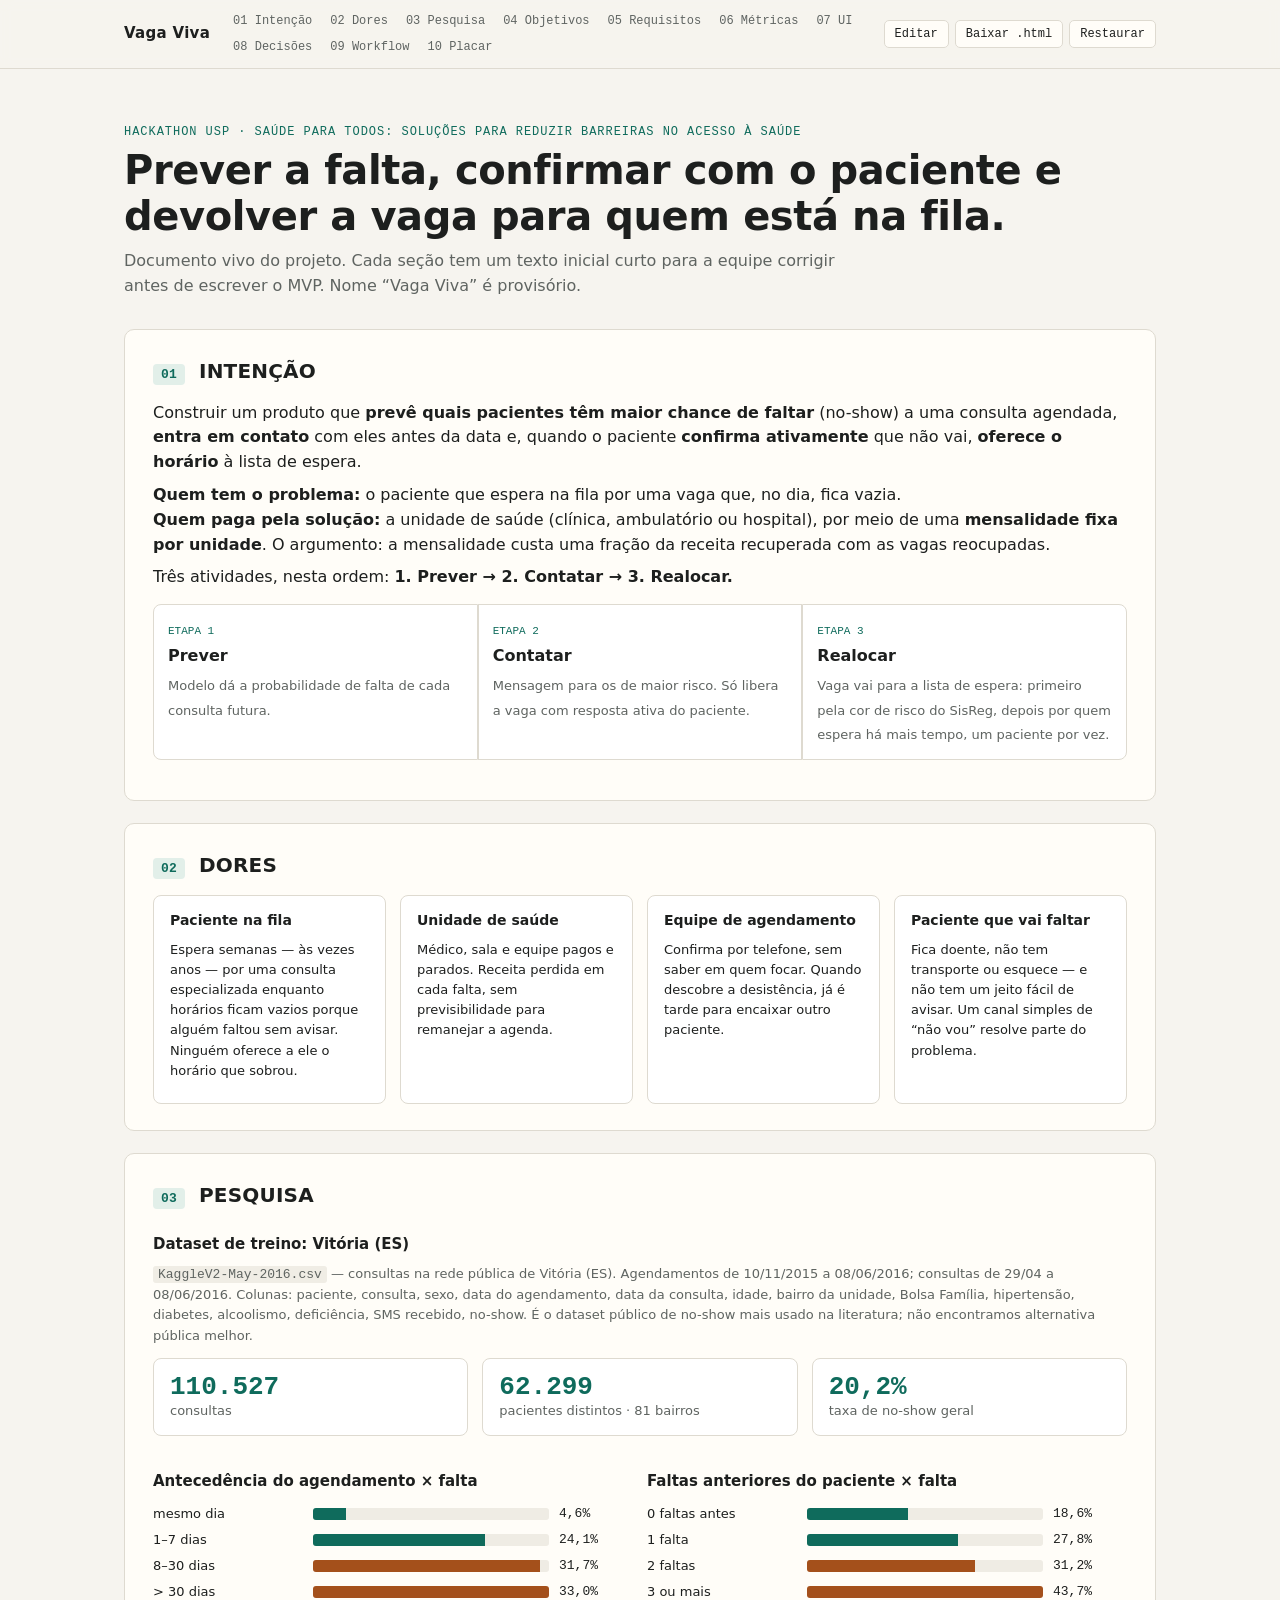
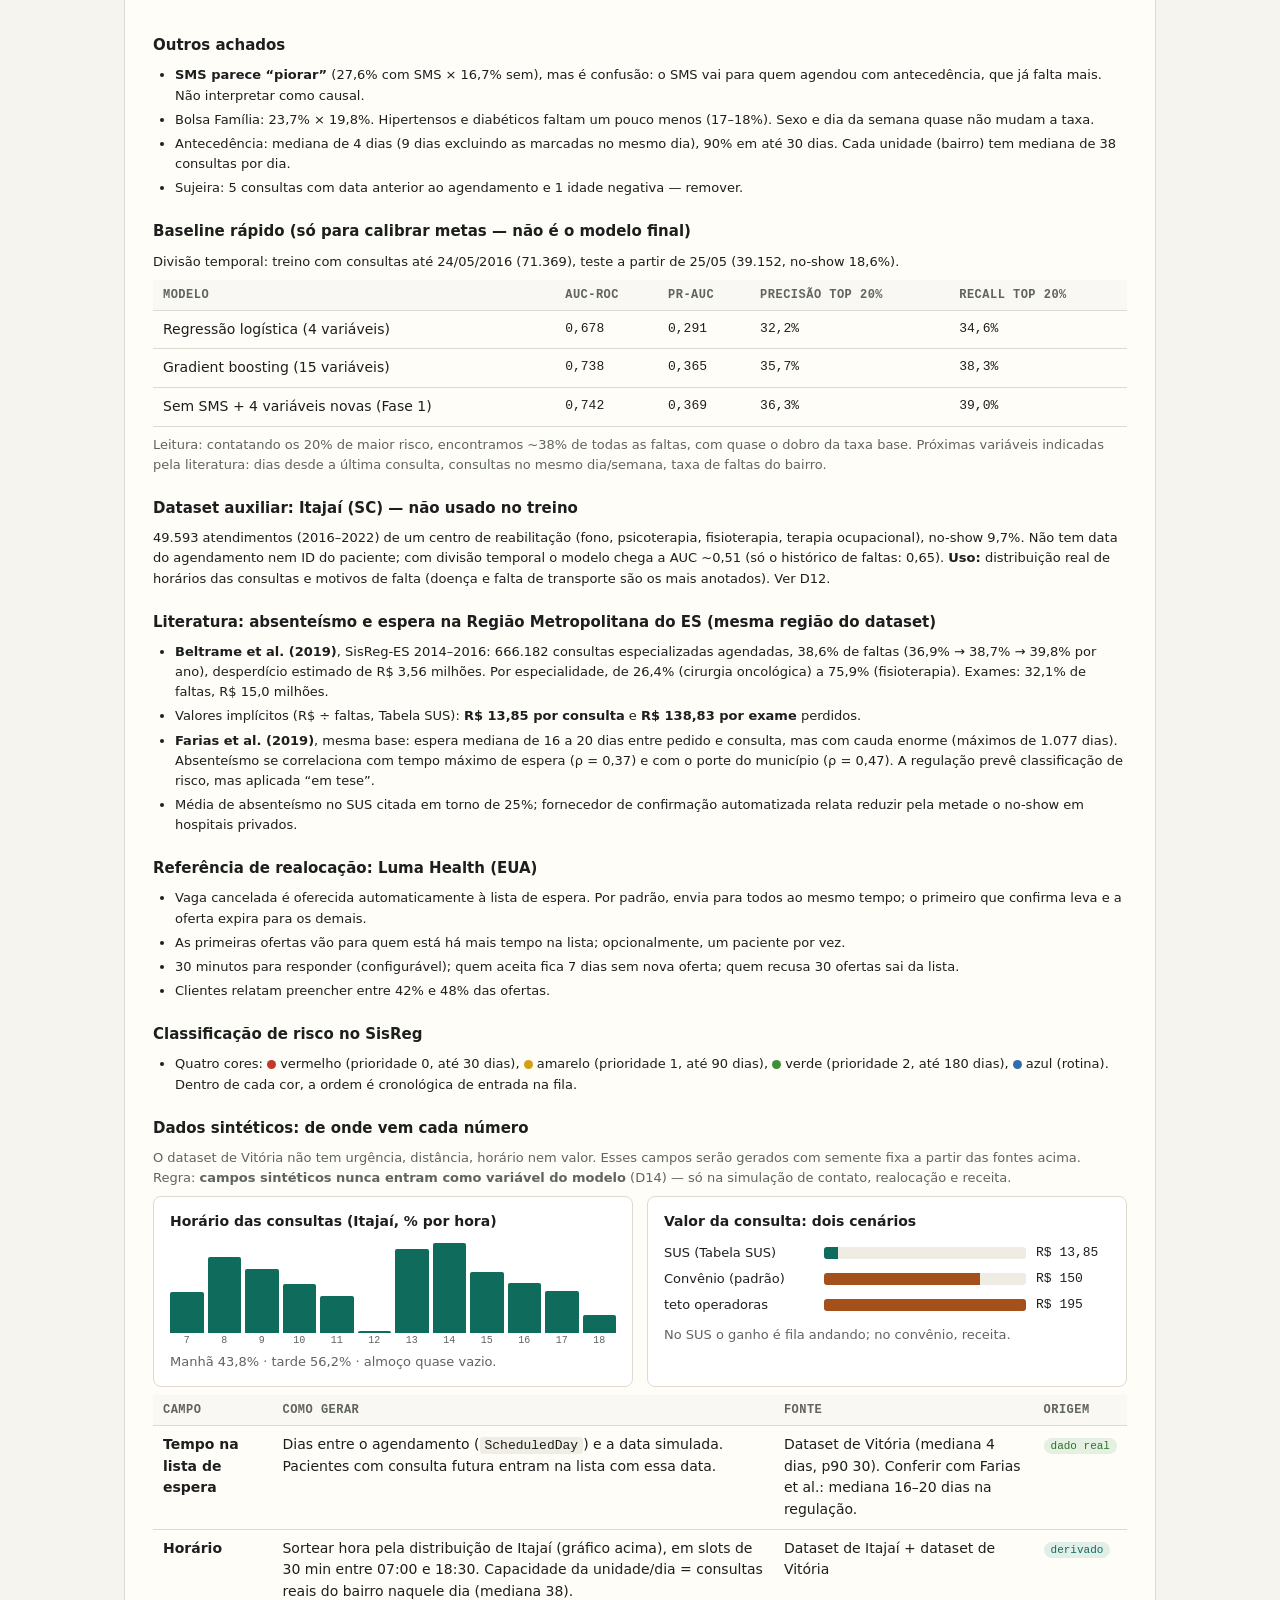
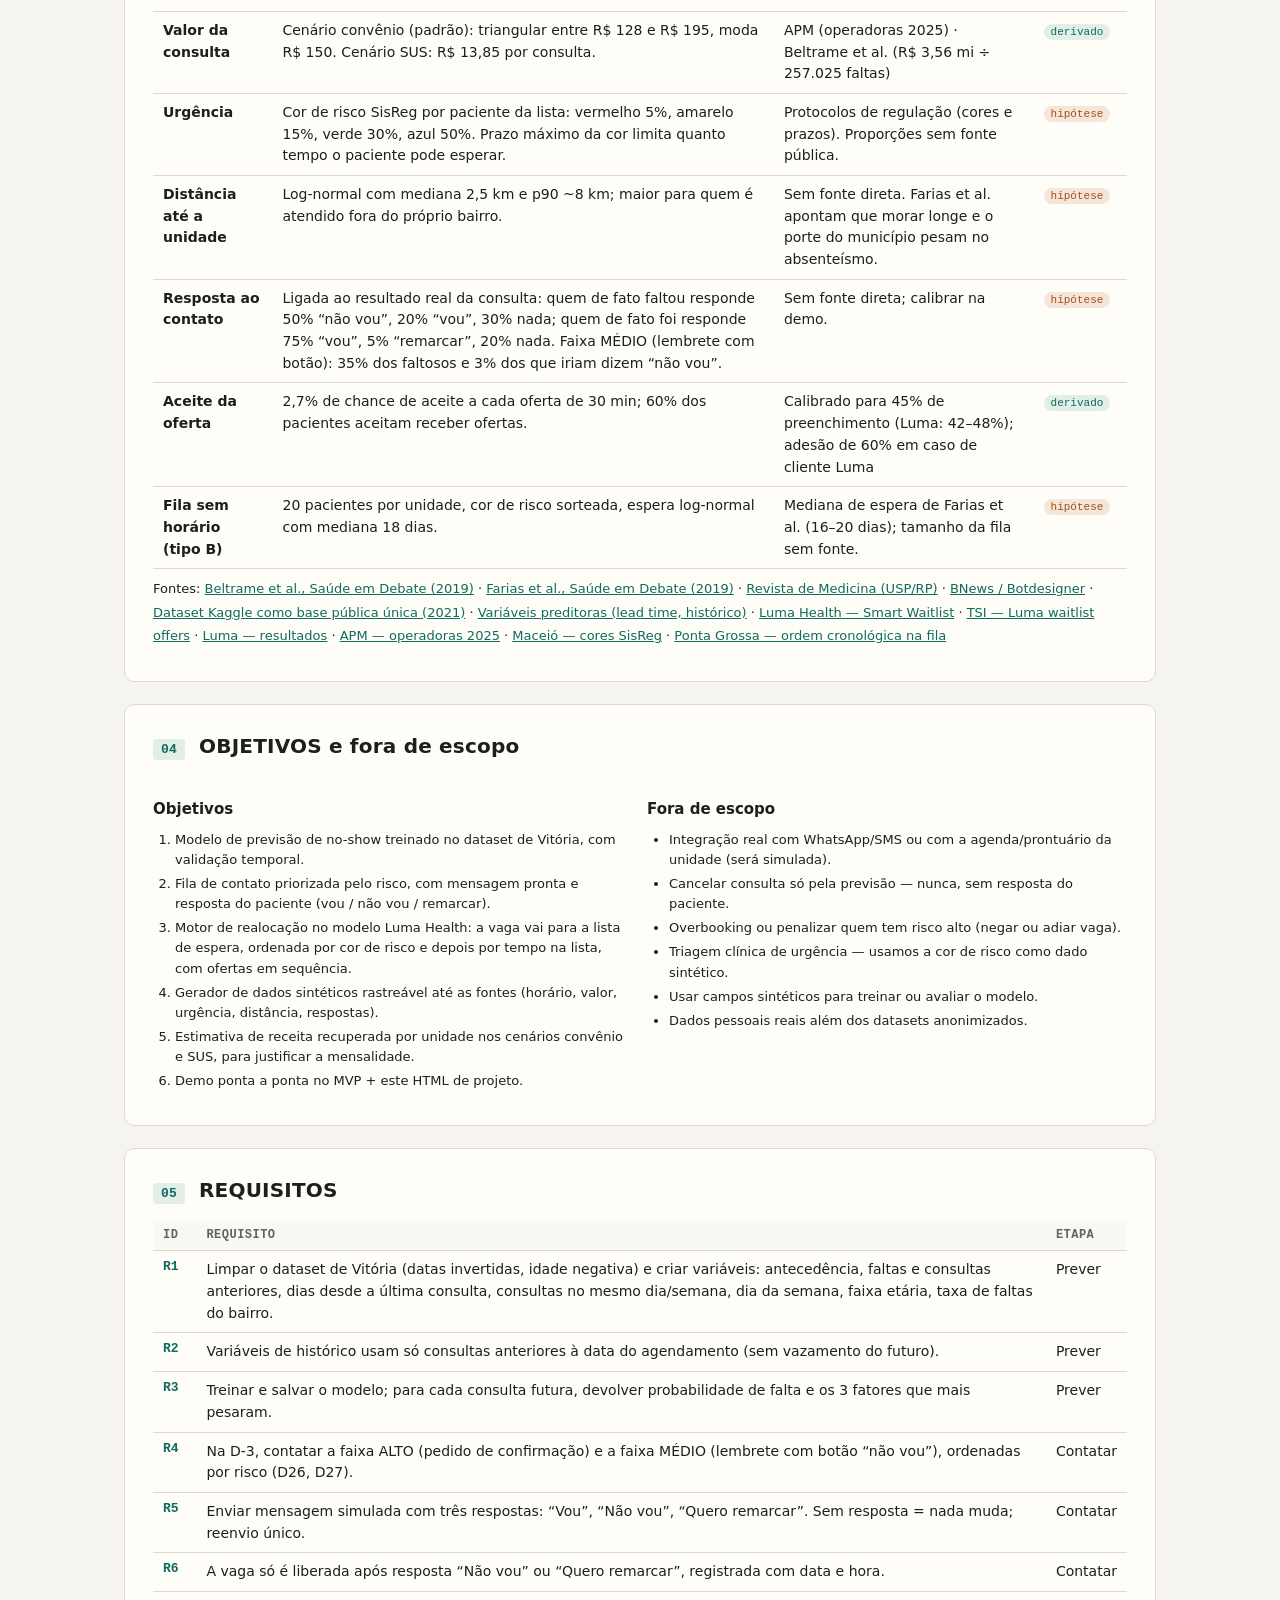
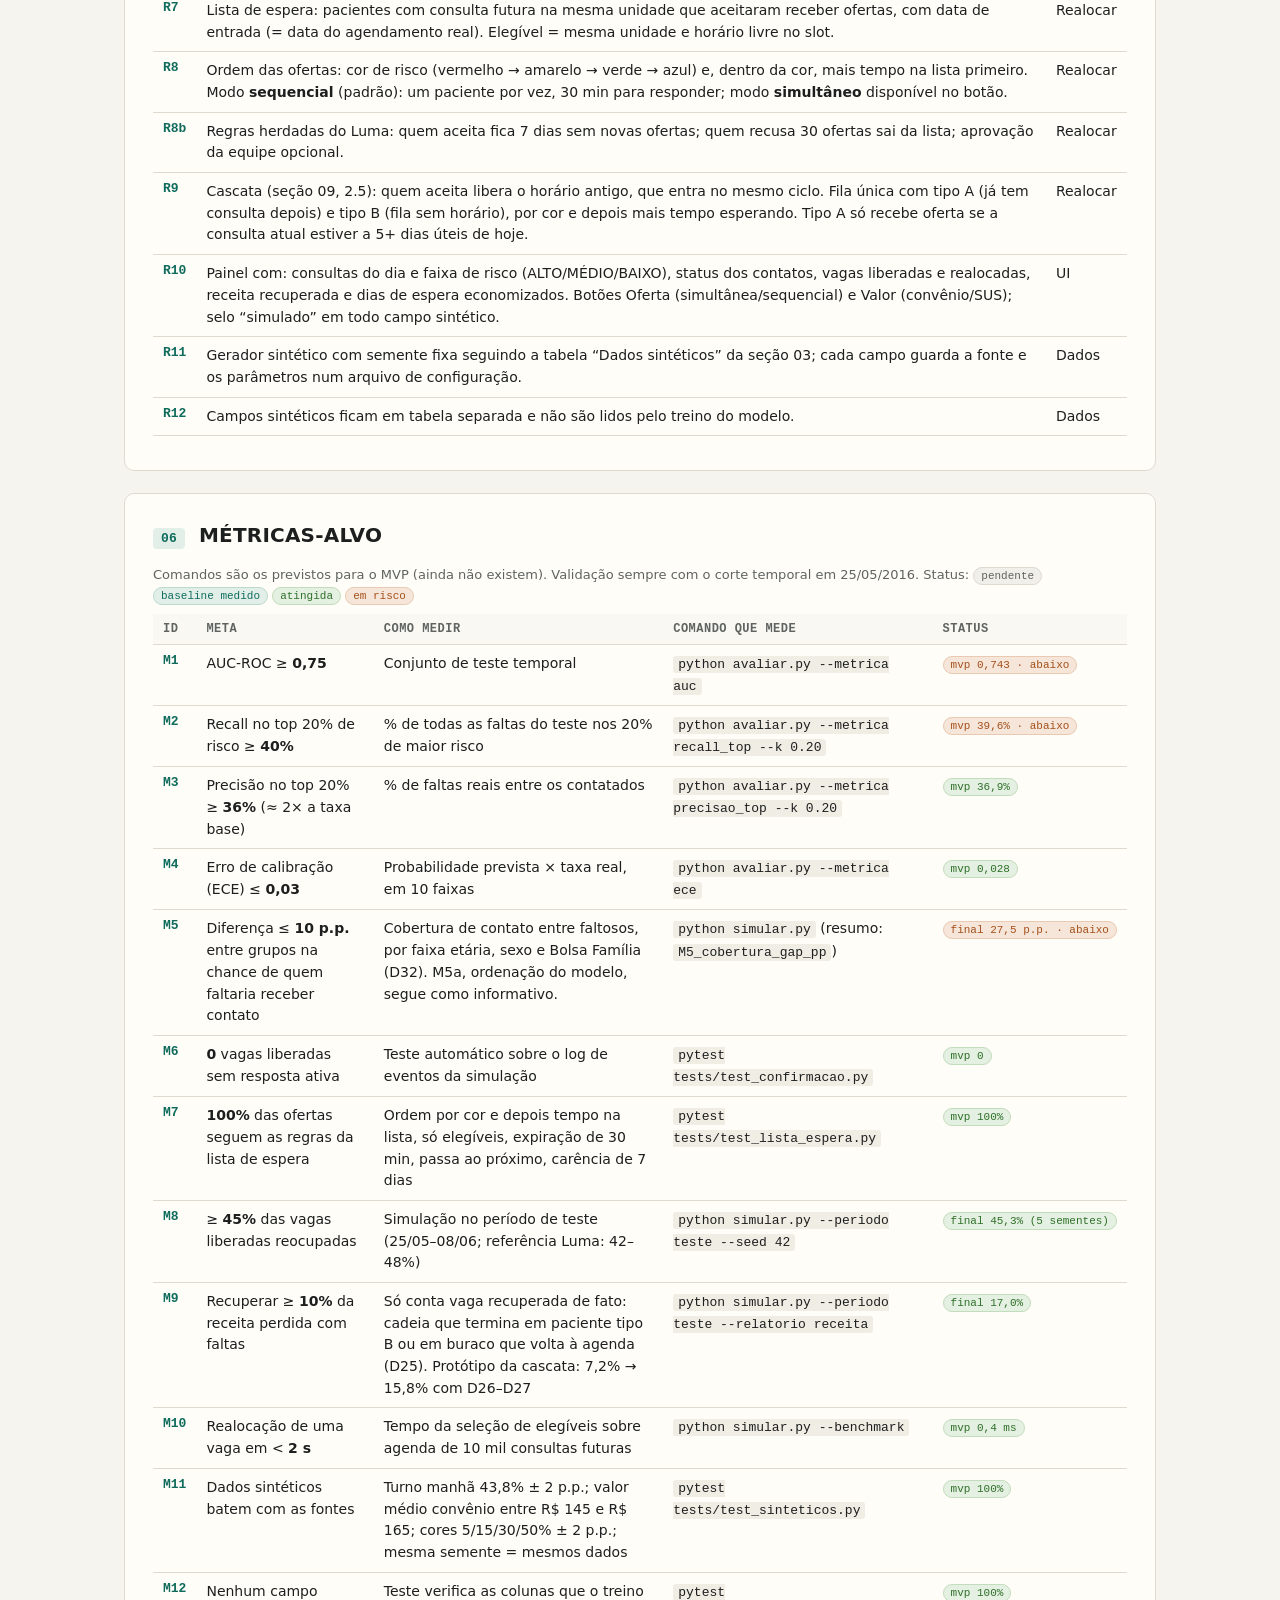
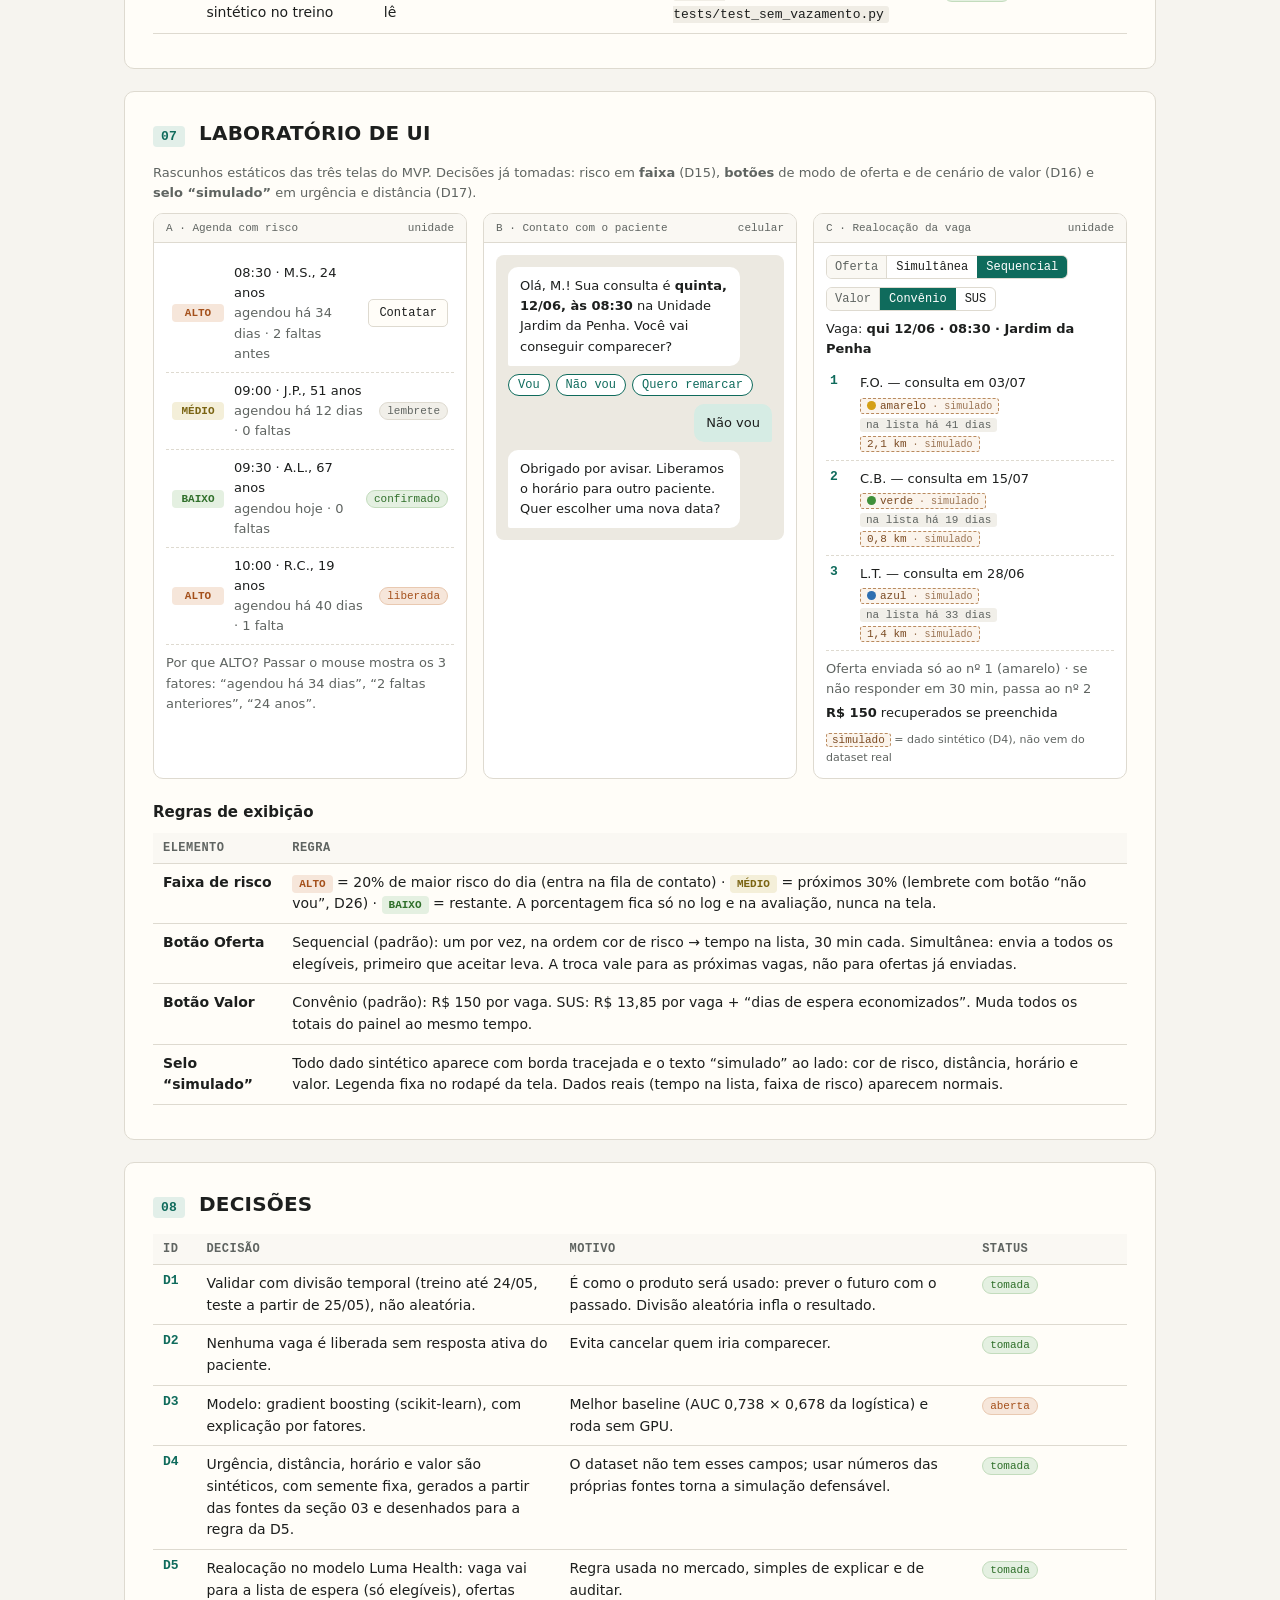
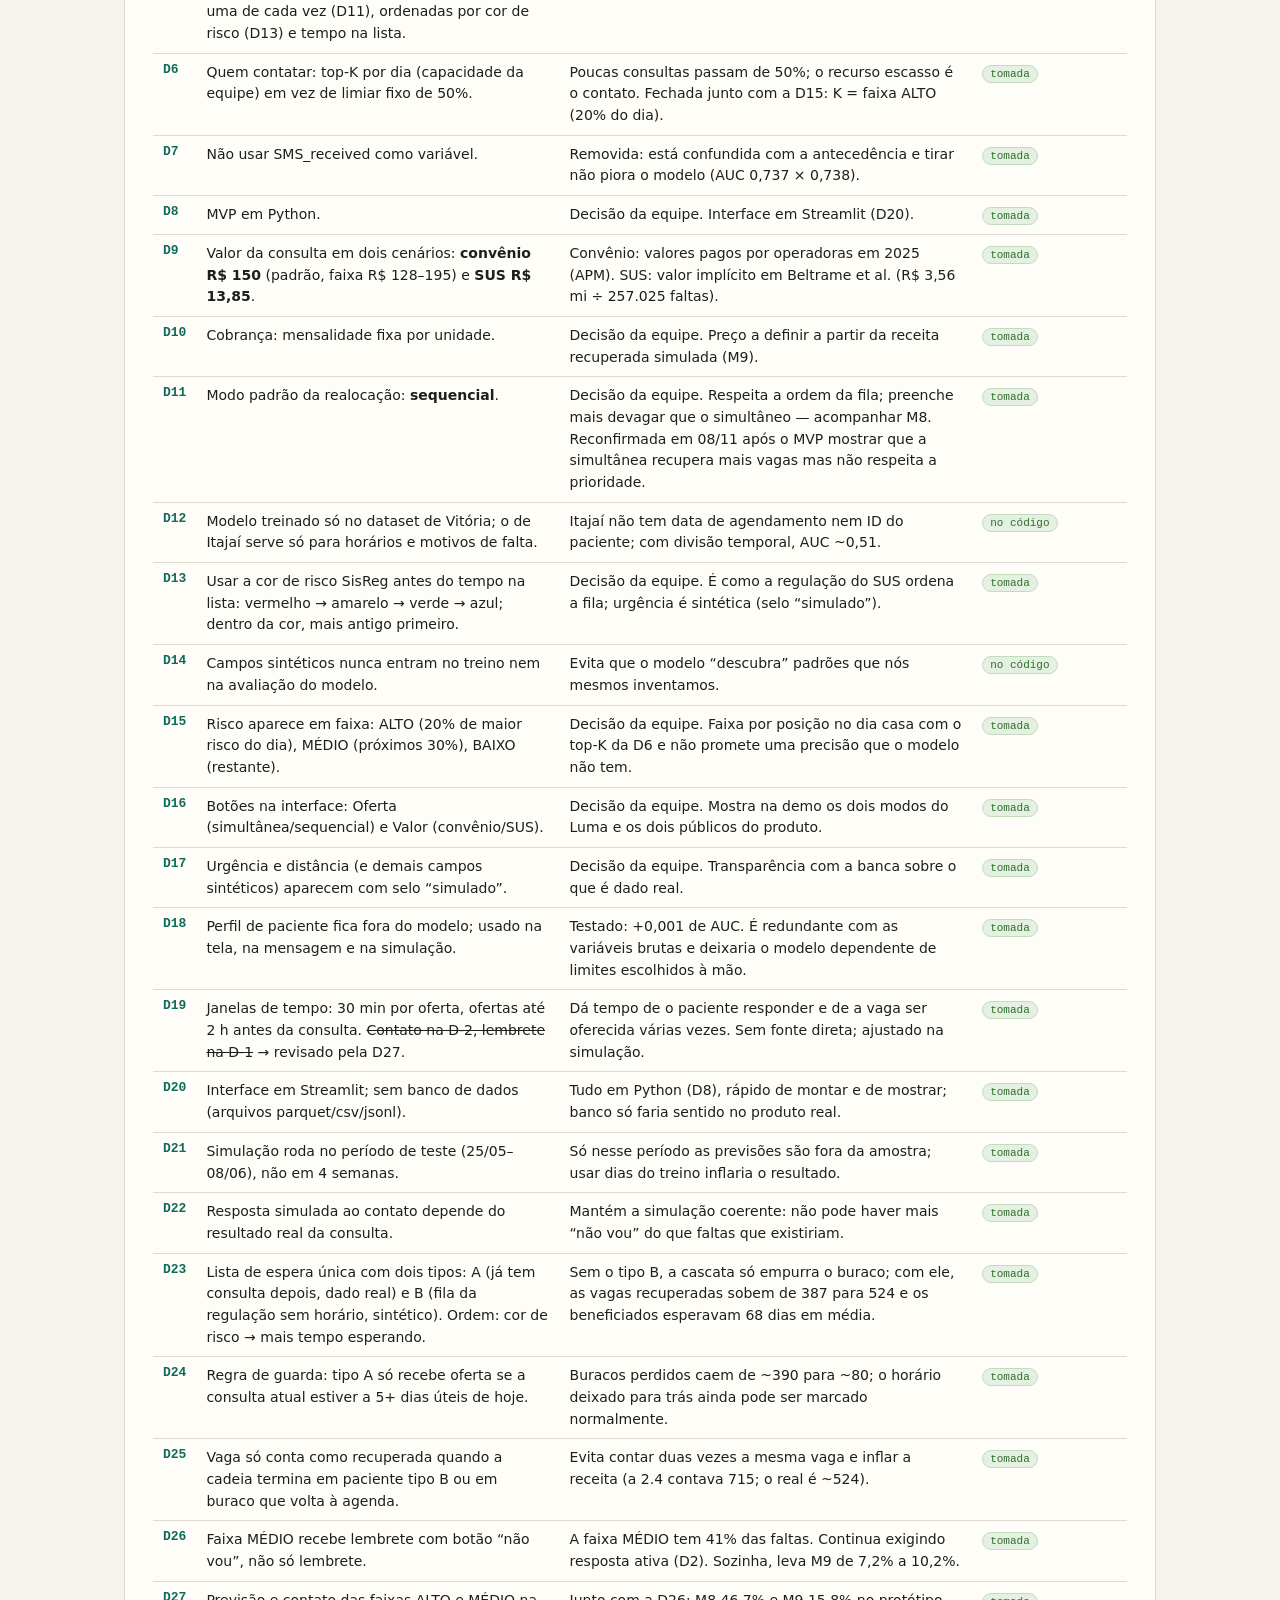
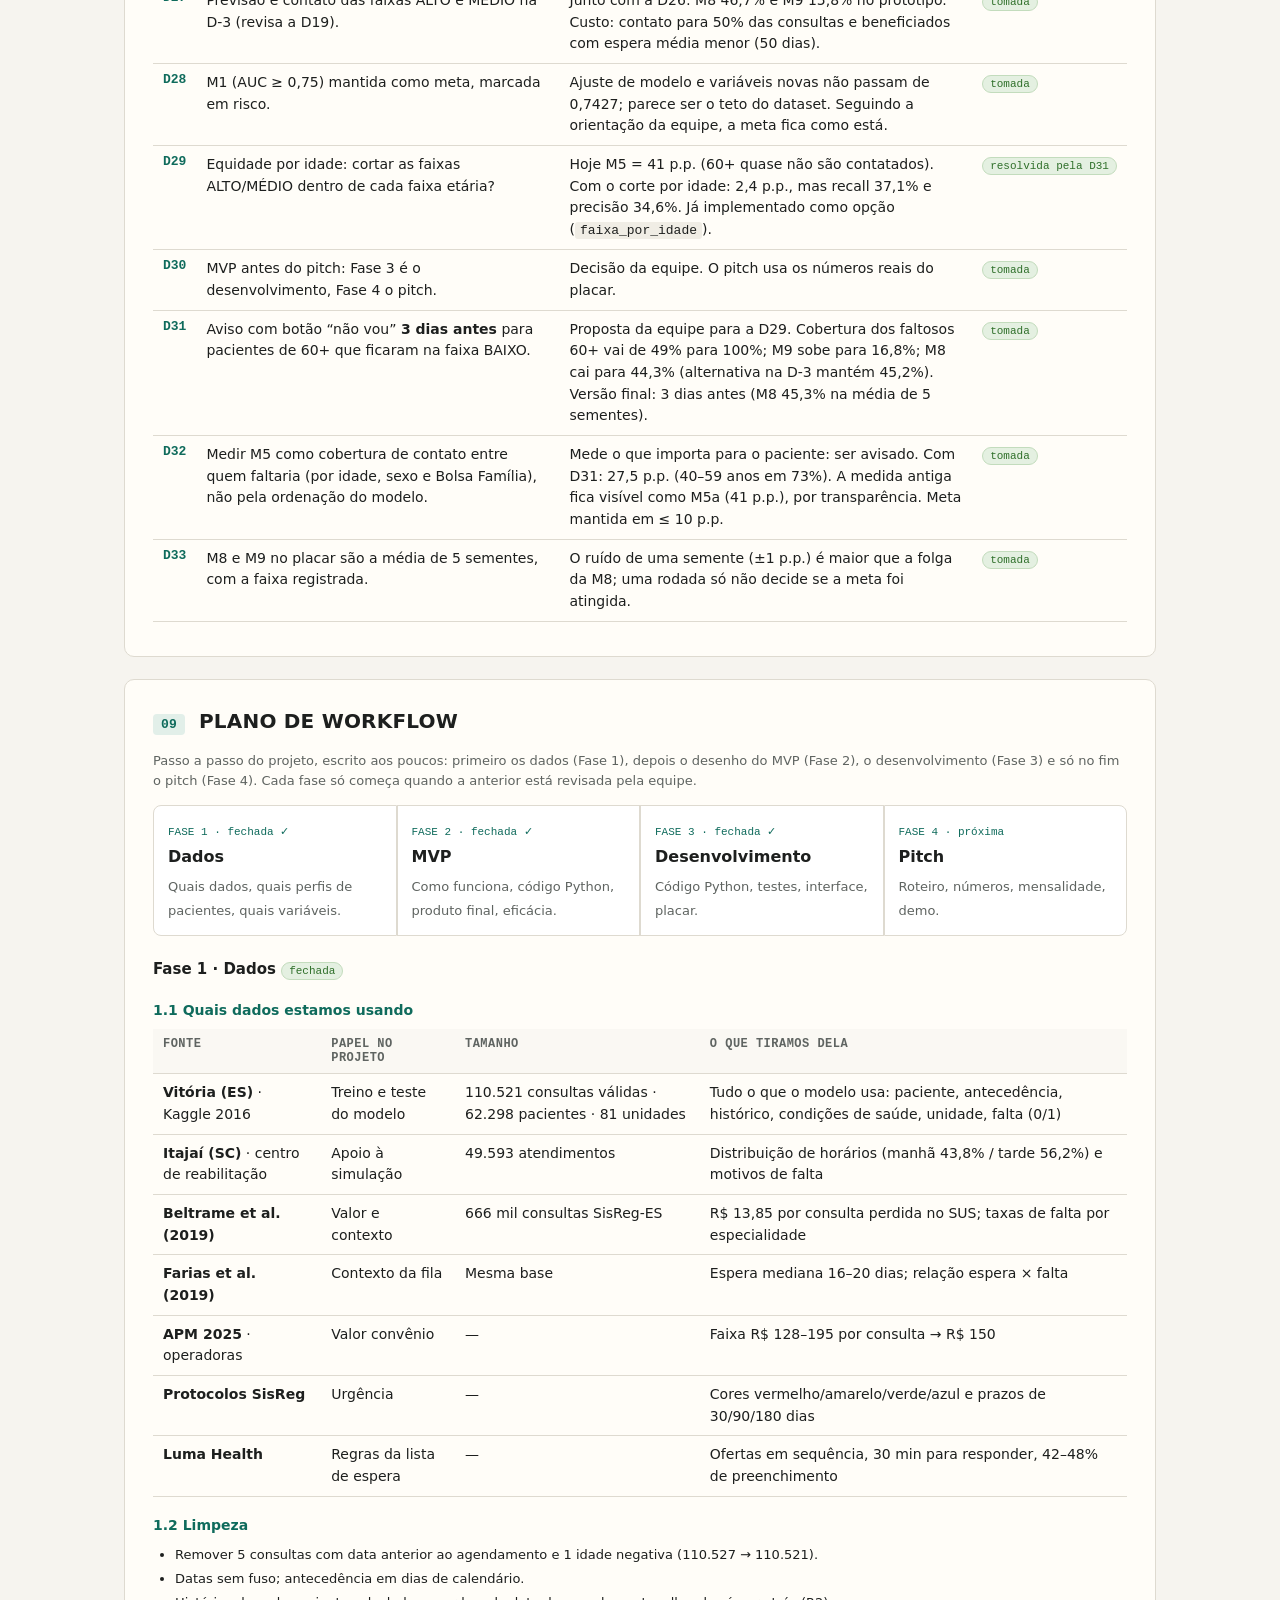
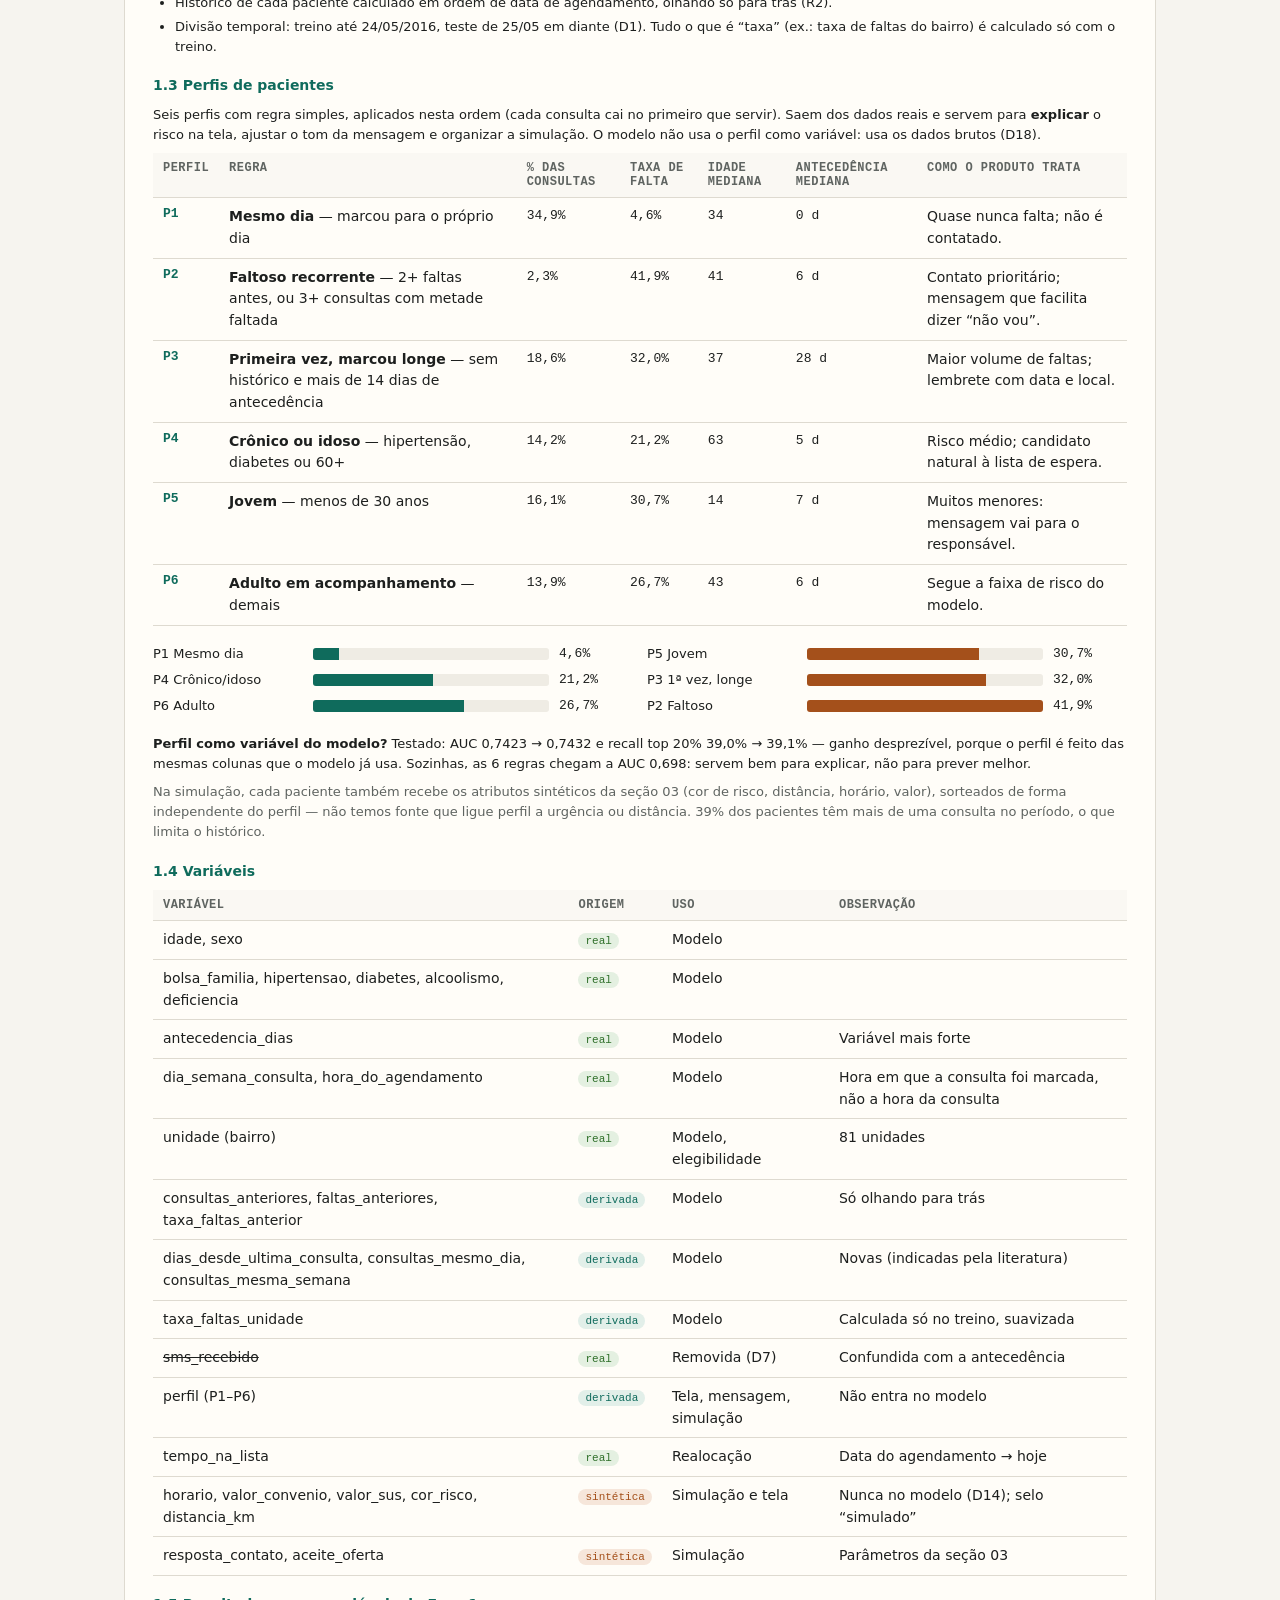
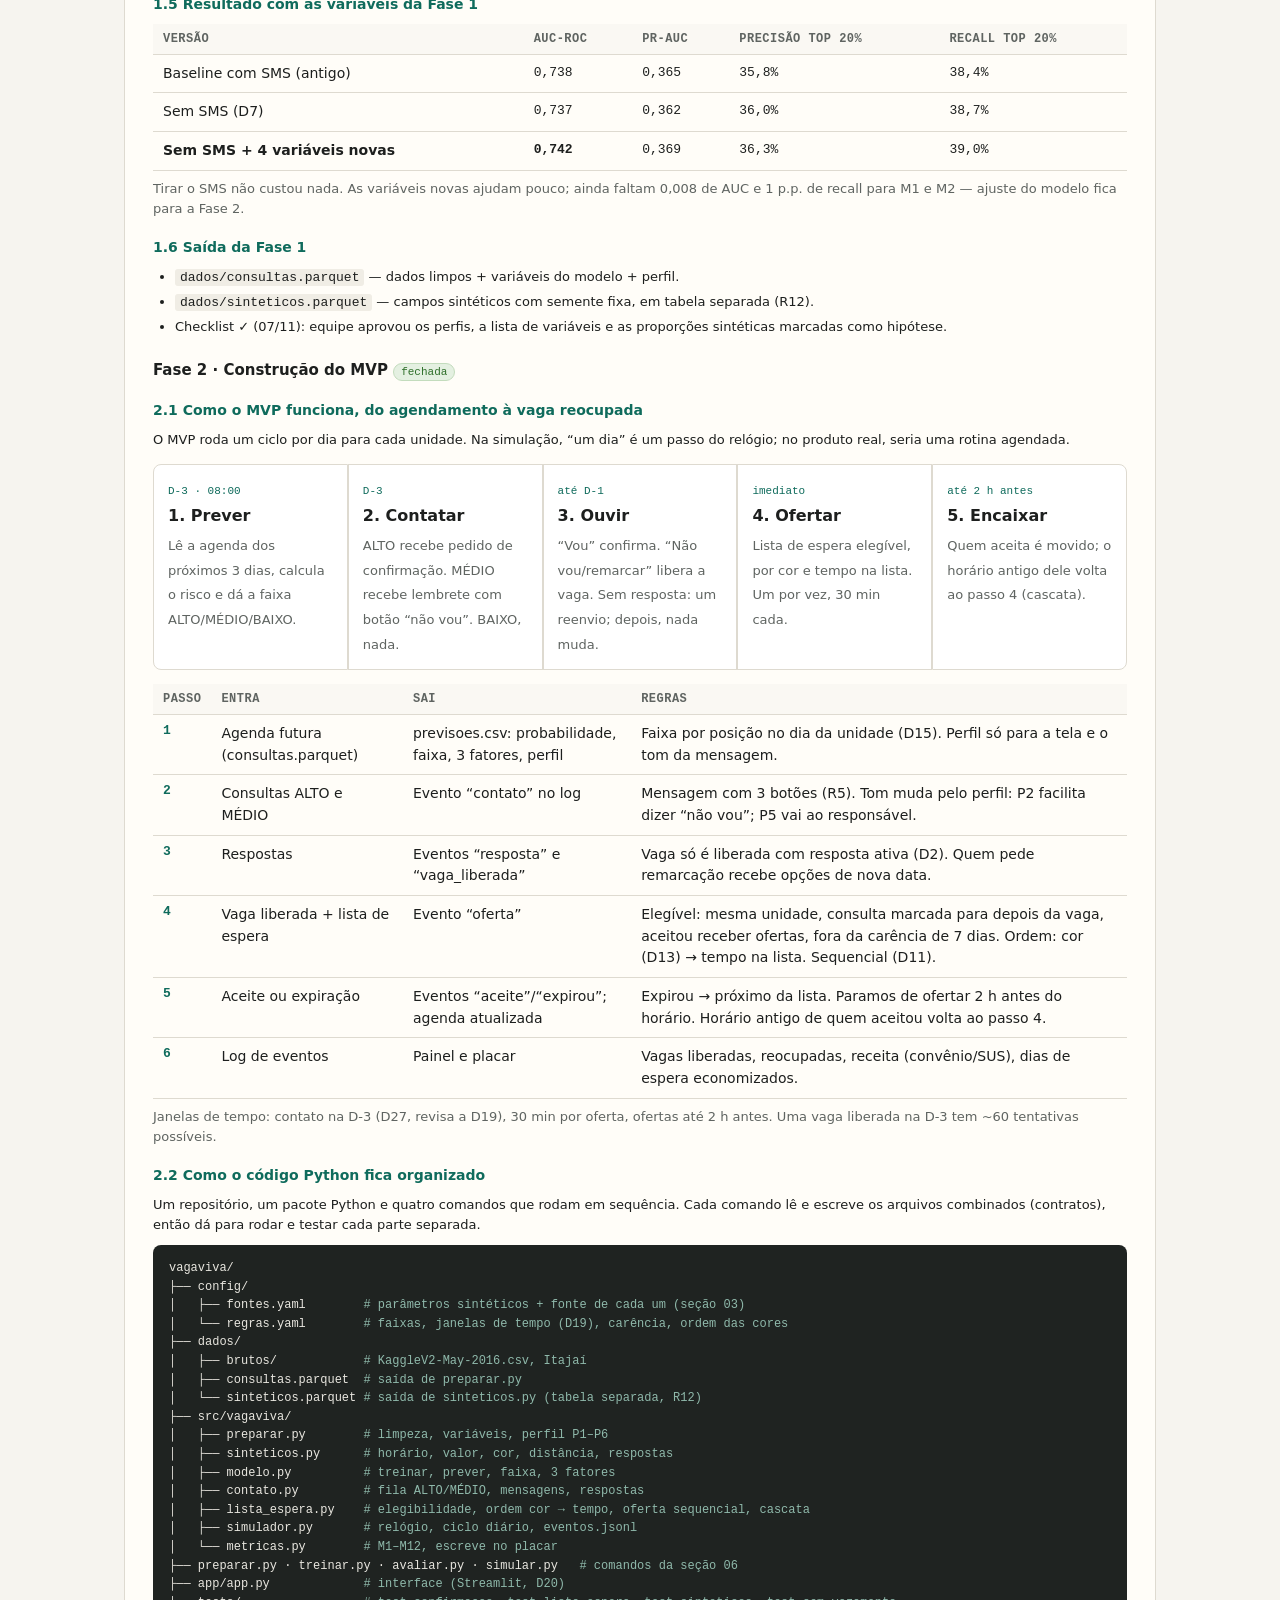
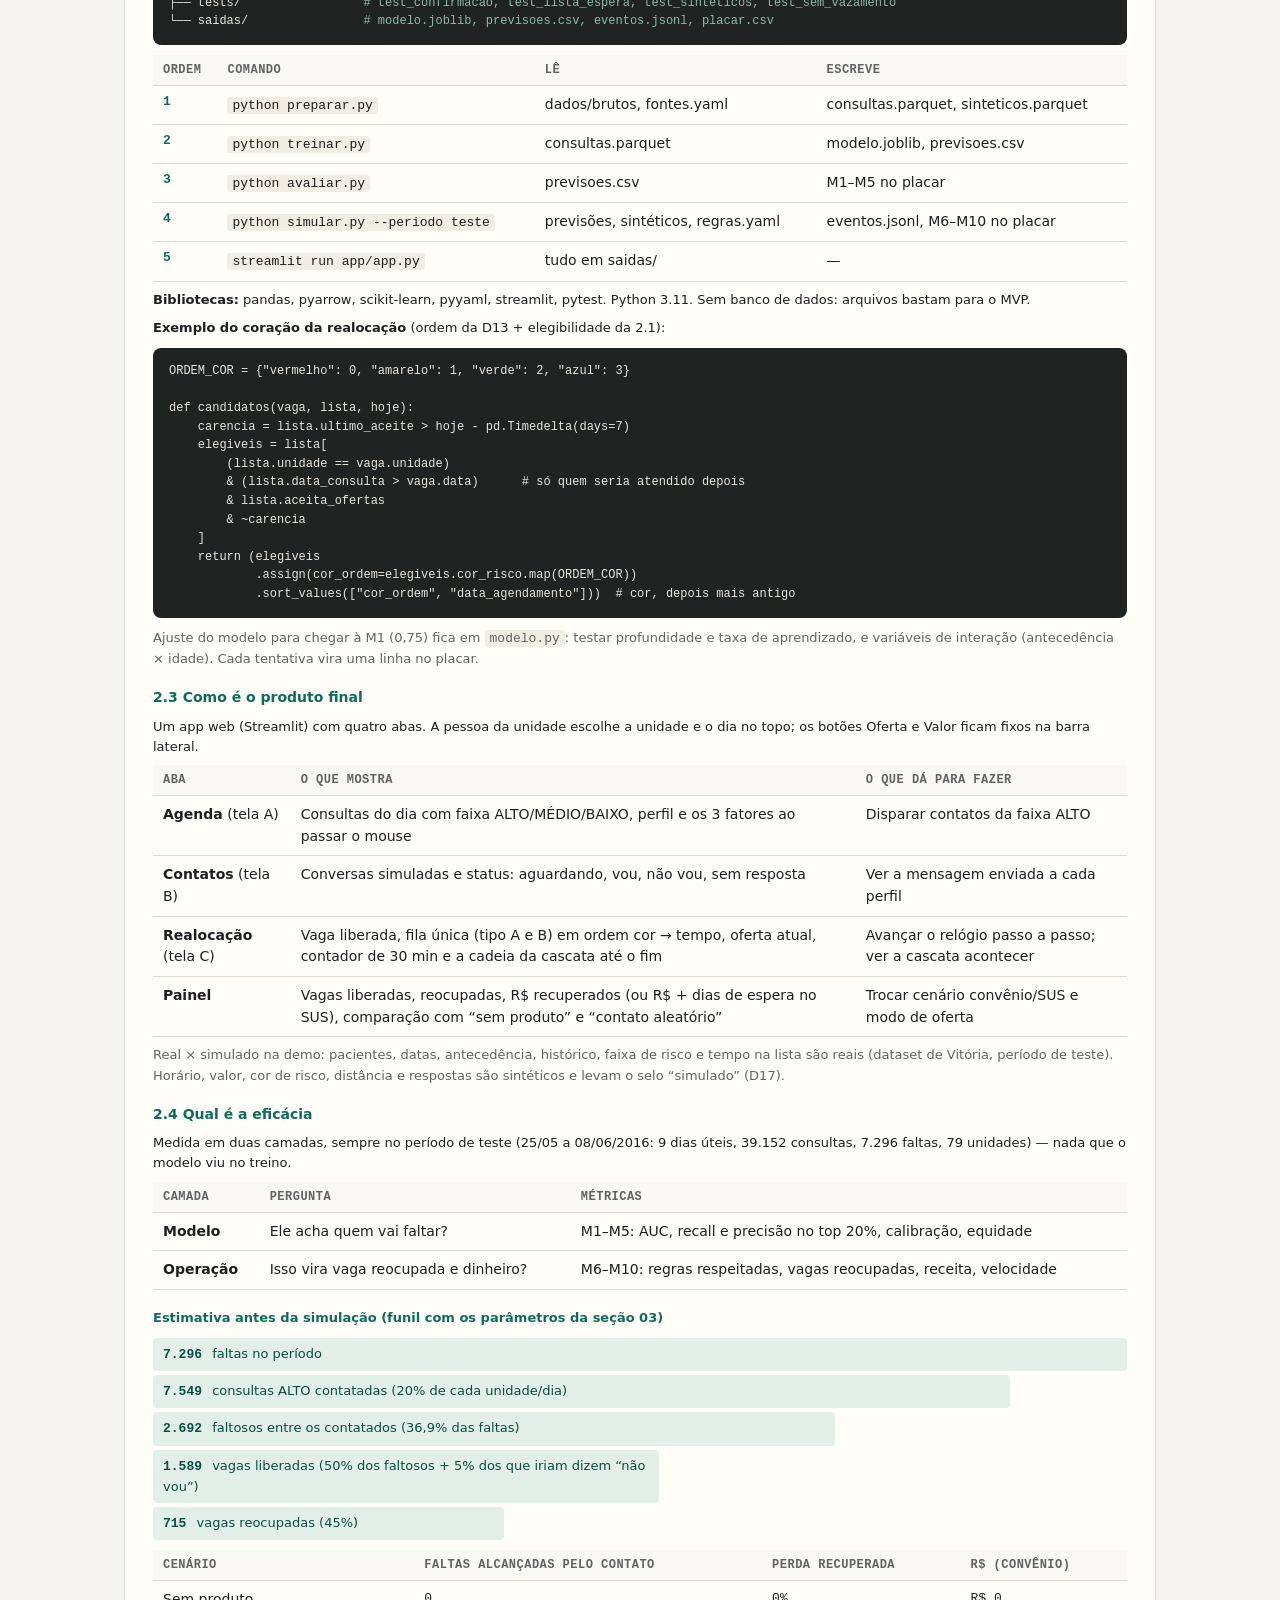
==== index.html @ c514dc7e "Filas4" ====
<!DOCTYPE html>
<html lang="pt-BR">
<head>
<meta charset="utf-8">
<meta name="viewport" content="width=device-width, initial-scale=1">
<title>Projeto — Vaga Viva · Previsão de no-show e realocação de consultas</title>
<style>
  :root{
    --bg:#f6f4ef; --paper:#fffdf8; --ink:#1d1f1e; --muted:#5f6461; --line:#dedad0;
    --accent:#0f6b5c; --accent-soft:#e2efe9; --warn:#a4501b; --warn-soft:#f6e6da;
    --ok:#2f6f2a; --mono:ui-monospace,"SF Mono",Menlo,Consolas,monospace;
    --sans:system-ui,-apple-system,"Segoe UI",Roboto,"Helvetica Neue",Arial,sans-serif;
  }
  *{box-sizing:border-box}
  html{scroll-behavior:smooth}
  body{margin:0;background:var(--bg);color:var(--ink);font:16px/1.55 var(--sans)}
  header.top{position:sticky;top:0;z-index:5;background:rgba(246,244,239,.94);backdrop-filter:blur(6px);border-bottom:1px solid var(--line)}
  .bar{max-width:1080px;margin:0 auto;padding:10px 24px;display:flex;gap:16px;align-items:center;flex-wrap:wrap}
  .bar strong{font-size:15px;letter-spacing:.02em}
  nav{display:flex;gap:4px;flex-wrap:wrap;flex:1}
  nav a{font:12px var(--mono);color:var(--muted);text-decoration:none;padding:4px 7px;border-radius:4px}
  nav a:hover{background:var(--accent-soft);color:var(--accent)}
  .tools{display:flex;gap:6px}
  button{font:12px var(--mono);border:1px solid var(--line);background:var(--paper);color:var(--ink);padding:6px 10px;border-radius:5px;cursor:pointer}
  button:hover{border-color:var(--accent);color:var(--accent)}
  button.on{background:var(--accent);color:#fff;border-color:var(--accent)}
  main{max-width:1080px;margin:0 auto;padding:32px 24px 96px}
  .hero{padding:24px 0 8px}
  .hero .kicker{font:12px var(--mono);color:var(--accent);letter-spacing:.08em;text-transform:uppercase}
  .hero h1{font-size:clamp(28px,4vw,40px);line-height:1.15;margin:8px 0 10px;letter-spacing:-.01em}
  .hero p{max-width:720px;color:var(--muted);margin:0}
  section{background:var(--paper);border:1px solid var(--line);border-radius:10px;padding:26px 28px;margin:22px 0;scroll-margin-top:70px}
  section > h2{display:flex;gap:14px;align-items:baseline;margin:0 0 14px;font-size:20px;letter-spacing:.01em}
  section > h2 .n{font:600 13px var(--mono);color:var(--accent);background:var(--accent-soft);padding:3px 8px;border-radius:4px}
  h3{font-size:15px;margin:22px 0 6px}
  p{margin:8px 0}
  ul,ol{margin:8px 0;padding-left:22px}
  li{margin:4px 0}
  .muted{color:var(--muted)}
  .small{font-size:13px}
  code,.mono{font-family:var(--mono);font-size:13px}
  code{background:#f0ede5;padding:1px 5px;border-radius:3px}
  .grid{display:grid;gap:14px}
  .g2{grid-template-columns:repeat(auto-fit,minmax(280px,1fr))}
  .g3{grid-template-columns:repeat(auto-fit,minmax(220px,1fr))}
  .card{border:1px solid var(--line);border-radius:8px;padding:14px 16px;background:#fff}
  .card h4{margin:0 0 6px;font-size:14px}
  .stat{font:600 26px var(--mono);color:var(--accent);line-height:1.1}
  .stat + .lbl{font-size:13px;color:var(--muted)}
  table{width:100%;border-collapse:collapse;font-size:14px;margin:8px 0}
  th,td{text-align:left;padding:8px 10px;border-bottom:1px solid var(--line);vertical-align:top}
  th{font:600 12px var(--mono);color:var(--muted);text-transform:uppercase;letter-spacing:.04em;background:#faf8f3}
  td.id{font:600 13px var(--mono);color:var(--accent);white-space:nowrap}
  .tag{display:inline-block;font:11px var(--mono);padding:2px 7px;border-radius:10px;border:1px solid var(--line);white-space:nowrap}
  .tag.pend{background:#f1efe9;color:var(--muted)}
  .tag.base{background:var(--accent-soft);color:var(--accent);border-color:#bcd9cf}
  .tag.open{background:var(--warn-soft);color:var(--warn);border-color:#e9c9b1}
  .tag.ok{background:#e4f0e1;color:var(--ok);border-color:#c3dcbd}
  .bars{display:grid;gap:6px;margin:10px 0}
  .brow{display:grid;grid-template-columns:150px 1fr 74px;gap:10px;align-items:center;font-size:13px}
  .btrack{height:12px;background:#efece4;border-radius:3px;overflow:hidden}
  .bfill{height:100%;background:var(--accent)}
  .bfill.hi{background:var(--warn)}
  .hist{display:flex;align-items:flex-end;gap:4px;height:90px;margin:10px 0 2px}
  .hist div{flex:1;background:var(--accent);border-radius:2px 2px 0 0;min-height:2px}
  .hist-l{display:flex;gap:4px;font:10px var(--mono);color:var(--muted)}
  .hist-l span{flex:1;text-align:center}
  .note{border-left:3px solid var(--warn);background:var(--warn-soft);padding:10px 14px;border-radius:0 6px 6px 0;margin:12px 0;font-size:14px}
  .note.info{border-color:var(--accent);background:var(--accent-soft)}
  .flow{display:flex;gap:0;flex-wrap:wrap;margin:14px 0}
  .step{flex:1 1 160px;border:1px solid var(--line);background:#fff;padding:12px 14px}
  .step:first-child{border-radius:8px 0 0 8px}
  .step:last-child{border-radius:0 8px 8px 0}
  .step .k{font:11px var(--mono);color:var(--accent)}
  .step b{display:block;margin:2px 0 4px}
  .conf{font:11px var(--mono);padding:2px 7px;border-radius:10px;white-space:nowrap}
  .c-real{background:#e4f0e1;color:var(--ok)}
  .c-der{background:var(--accent-soft);color:var(--accent)}
  .c-hip{background:var(--warn-soft);color:var(--warn)}
  .lab{display:grid;grid-template-columns:repeat(auto-fit,minmax(300px,1fr));gap:16px;margin-top:10px}
  .frame{border:1px solid var(--line);border-radius:10px;background:#fff;overflow:hidden}
  .frame .fh{font:11px var(--mono);color:var(--muted);padding:8px 12px;border-bottom:1px solid var(--line);background:#faf8f3;display:flex;justify-content:space-between}
  .frame .fb{padding:12px}
  .row{display:grid;grid-template-columns:52px 1fr auto;gap:10px;align-items:center;padding:8px 6px;border-bottom:1px dashed var(--line);font-size:13px}
  .row:last-child{border-bottom:0}
  .risk{font:600 11px var(--mono);padding:3px 7px;border-radius:4px;text-align:center}
  .r-hi{background:var(--warn-soft);color:var(--warn)}
  .r-md{background:#f4efd9;color:#7a6412}
  .r-lo{background:#e4f0e1;color:var(--ok)}
  .chat{background:#ece9e1;border-radius:8px;padding:12px;display:grid;gap:8px}
  .bubble{background:#fff;border-radius:10px 10px 10px 2px;padding:9px 12px;font-size:13px;max-width:88%}
  .bubble.me{justify-self:end;background:#d6ece4;border-radius:10px 10px 2px 10px}
  .opts{display:flex;gap:6px;flex-wrap:wrap}
  .opts span{font:12px var(--mono);border:1px solid var(--accent);color:var(--accent);padding:3px 9px;border-radius:12px;background:#fff}
  .rank{display:grid;grid-template-columns:22px 1fr;gap:8px;padding:8px 4px;border-bottom:1px dashed var(--line);font-size:13px}
  .rank:last-child{border-bottom:0}
  .rank .p{font:600 13px var(--mono);color:var(--accent)}
  .chips{display:flex;gap:4px;flex-wrap:wrap;margin-top:4px}
  .chips i{font-style:normal;font:11px var(--mono);background:#f1efe9;padding:1px 6px;border-radius:3px;color:var(--muted)}
  .dot{display:inline-block;width:9px;height:9px;border-radius:50%;margin-right:4px;vertical-align:middle}
  .toggles{display:flex;gap:8px;flex-wrap:wrap}
  .seg{display:inline-flex;align-items:center;border:1px solid var(--line);border-radius:6px;overflow:hidden;font:12px var(--mono)}
  .seg .lbl{padding:4px 8px;color:var(--muted);background:#faf8f3;border-right:1px solid var(--line)}
  .seg b{font-weight:400;padding:4px 9px;cursor:pointer;color:var(--ink)}
  .seg b.on{background:var(--accent);color:#fff}
  .chips i.sim{border:1px dashed #b98a5e;background:#fbf4ec;color:#7a4a22}
  .chips i.sim::after{content:" · simulado";font-size:10px;opacity:.75}
  .legend{font-size:11px;color:var(--muted);margin:8px 0 0}
  .legend i.sim{font-style:normal;font-family:var(--mono);border:1px dashed #b98a5e;background:#fbf4ec;color:#7a4a22;padding:0 5px;border-radius:3px}
  .gantt{display:grid;grid-template-columns:170px repeat(5,1fr);gap:4px;margin:10px 0;font-size:12px;align-items:stretch}
  .gh{font:11px var(--mono);color:var(--muted);text-align:center;padding:2px 0}
  .gl{font-weight:600;padding:6px 0}
  .gb{border-radius:5px;padding:6px 8px;line-height:1.3}
  .gb.all{background:#ece9e1}
  .gb.a{background:#d6ece4;color:#0b4d42}
  .gb.b{background:#f4efd9;color:#6b5610}
  .gb.c{background:#e1e8f4;color:#24426e}
  .gb.d{background:var(--warn-soft);color:var(--warn)}
  @media (max-width:720px){.gantt{grid-template-columns:110px repeat(5,minmax(70px,1fr));overflow-x:auto}}
  h4.sub{font-size:14px;margin:18px 0 6px;color:var(--accent)}
  pre.tree,pre.code{background:#1f2321;color:#e8e6df;font:12px/1.55 var(--mono);padding:14px 16px;border-radius:8px;overflow-x:auto;margin:10px 0}
  pre.tree span{color:#8fb9ab}
  .funnel{display:grid;gap:4px;margin:10px 0}
  .funnel div{background:var(--accent-soft);color:#0b4d42;border-radius:4px;padding:6px 10px;font-size:13px}
  .funnel div .mono{font-weight:600;margin-right:6px}
  .empty{border:2px dashed var(--line);border-radius:8px;padding:28px;text-align:center;color:var(--muted);font:13px var(--mono)}
  .sources{font-size:13px;line-height:1.8}
  .sources a{color:var(--accent)}
  body.editing [data-edit]{outline:1px dashed #b8c9c3;outline-offset:4px;border-radius:2px}
  body.editing [data-edit]:focus{outline:2px solid var(--accent);background:#fbfffd}
  footer{max-width:1080px;margin:0 auto;padding:0 24px 40px;color:var(--muted);font:12px var(--mono)}
  @media print{header.top,.tools{display:none} section{break-inside:avoid}}
</style>
</head>
<body>

<header class="top">
  <div class="bar">
    <strong>Vaga Viva</strong>
    <nav>
      <a href="#s01">01 Intenção</a><a href="#s02">02 Dores</a><a href="#s03">03 Pesquisa</a>
      <a href="#s04">04 Objetivos</a><a href="#s05">05 Requisitos</a><a href="#s06">06 Métricas</a>
      <a href="#s07">07 UI</a><a href="#s08">08 Decisões</a><a href="#s09">09 Workflow</a><a href="#s10">10 Placar</a>
    </nav>
    <div class="tools">
      <button id="btnEdit" title="Liga/desliga edição direta do texto">Editar</button>
      <button id="btnSave" title="Baixa este arquivo com as suas edições">Baixar .html</button>
      <button id="btnReset" title="Descarta edições salvas neste navegador">Restaurar</button>
    </div>
  </div>
</header>

<main>
  <div class="hero">
    <div class="kicker">Hackathon USP · Saúde para todos: soluções para reduzir barreiras no acesso à saúde</div>
    <h1 data-edit>Prever a falta, confirmar com o paciente e devolver a vaga para quem está na fila.</h1>
    <p data-edit>Documento vivo do projeto. Cada seção tem um texto inicial curto para a equipe corrigir antes de escrever o MVP. Nome “Vaga Viva” é provisório.</p>
  </div>

  <!-- 01 -->
  <section id="s01">
    <h2><span class="n">01</span>INTENÇÃO</h2>
    <div data-edit>
      <p>Construir um produto que <b>prevê quais pacientes têm maior chance de faltar</b> (no-show) a uma consulta agendada, <b>entra em contato</b> com eles antes da data e, quando o paciente <b>confirma ativamente</b> que não vai, <b>oferece o horário</b> à lista de espera.</p>
      <p><b>Quem tem o problema:</b> o paciente que espera na fila por uma vaga que, no dia, fica vazia.<br>
      <b>Quem paga pela solução:</b> a unidade de saúde (clínica, ambulatório ou hospital), por meio de uma <b>mensalidade fixa por unidade</b>. O argumento: a mensalidade custa uma fração da receita recuperada com as vagas reocupadas.</p>
      <p>Três atividades, nesta ordem: <b>1. Prever → 2. Contatar → 3. Realocar.</b></p>
    </div>
    <div class="flow">
      <div class="step"><span class="k">ETAPA 1</span><b>Prever</b><span class="small muted">Modelo dá a probabilidade de falta de cada consulta futura.</span></div>
      <div class="step"><span class="k">ETAPA 2</span><b>Contatar</b><span class="small muted">Mensagem para os de maior risco. Só libera a vaga com resposta ativa do paciente.</span></div>
      <div class="step"><span class="k">ETAPA 3</span><b>Realocar</b><span class="small muted">Vaga vai para a lista de espera: primeiro pela cor de risco do SisReg, depois por quem espera há mais tempo, um paciente por vez.</span></div>
    </div>
  </section>

  <!-- 02 -->
  <section id="s02">
    <h2><span class="n">02</span>DORES</h2>
    <div class="grid g3" data-edit>
      <div class="card"><h4>Paciente na fila</h4><p class="small">Espera semanas — às vezes anos — por uma consulta especializada enquanto horários ficam vazios porque alguém faltou sem avisar. Ninguém oferece a ele o horário que sobrou.</p></div>
      <div class="card"><h4>Unidade de saúde</h4><p class="small">Médico, sala e equipe pagos e parados. Receita perdida em cada falta, sem previsibilidade para remanejar a agenda.</p></div>
      <div class="card"><h4>Equipe de agendamento</h4><p class="small">Confirma por telefone, sem saber em quem focar. Quando descobre a desistência, já é tarde para encaixar outro paciente.</p></div>
      <div class="card"><h4>Paciente que vai faltar</h4><p class="small">Fica doente, não tem transporte ou esquece — e não tem um jeito fácil de avisar. Um canal simples de “não vou” resolve parte do problema.</p></div>
    </div>
  </section>

  <!-- 03 -->
  <section id="s03">
    <h2><span class="n">03</span>PESQUISA</h2>

    <h3>Dataset de treino: Vitória (ES)</h3>
    <p data-edit class="small muted"><code>KaggleV2-May-2016.csv</code> — consultas na rede pública de Vitória (ES). Agendamentos de 10/11/2015 a 08/06/2016; consultas de 29/04 a 08/06/2016. Colunas: paciente, consulta, sexo, data do agendamento, data da consulta, idade, bairro da unidade, Bolsa Família, hipertensão, diabetes, alcoolismo, deficiência, SMS recebido, no-show. É o dataset público de no-show mais usado na literatura; não encontramos alternativa pública melhor.</p>
    <div class="grid g3" style="margin:12px 0">
      <div class="card"><div class="stat">110.527</div><div class="lbl">consultas</div></div>
      <div class="card"><div class="stat">62.299</div><div class="lbl">pacientes distintos · 81 bairros</div></div>
      <div class="card"><div class="stat">20,2%</div><div class="lbl">taxa de no-show geral</div></div>
    </div>

    <div class="grid g2">
      <div>
        <h3>Antecedência do agendamento × falta</h3>
        <div class="bars">
          <div class="brow"><span>mesmo dia</span><div class="btrack"><div class="bfill" style="width:14%"></div></div><span class="mono">4,6%</span></div>
          <div class="brow"><span>1–7 dias</span><div class="btrack"><div class="bfill" style="width:73%"></div></div><span class="mono">24,1%</span></div>
          <div class="brow"><span>8–30 dias</span><div class="btrack"><div class="bfill hi" style="width:96%"></div></div><span class="mono">31,7%</span></div>
          <div class="brow"><span>&gt; 30 dias</span><div class="btrack"><div class="bfill hi" style="width:100%"></div></div><span class="mono">33,0%</span></div>
        </div>
      </div>
      <div>
        <h3>Faltas anteriores do paciente × falta</h3>
        <div class="bars">
          <div class="brow"><span>0 faltas antes</span><div class="btrack"><div class="bfill" style="width:43%"></div></div><span class="mono">18,6%</span></div>
          <div class="brow"><span>1 falta</span><div class="btrack"><div class="bfill" style="width:64%"></div></div><span class="mono">27,8%</span></div>
          <div class="brow"><span>2 faltas</span><div class="btrack"><div class="bfill hi" style="width:71%"></div></div><span class="mono">31,2%</span></div>
          <div class="brow"><span>3 ou mais</span><div class="btrack"><div class="bfill hi" style="width:100%"></div></div><span class="mono">43,7%</span></div>
        </div>
      </div>
    </div>

    <div data-edit>
      <h3>Outros achados</h3>
      <ul class="small">
        <li><b>SMS parece “piorar”</b> (27,6% com SMS × 16,7% sem), mas é confusão: o SMS vai para quem agendou com antecedência, que já falta mais. Não interpretar como causal.</li>
        <li>Bolsa Família: 23,7% × 19,8%. Hipertensos e diabéticos faltam um pouco menos (17–18%). Sexo e dia da semana quase não mudam a taxa.</li>
        <li>Antecedência: mediana de 4 dias (9 dias excluindo as marcadas no mesmo dia), 90% em até 30 dias. Cada unidade (bairro) tem mediana de 38 consultas por dia.</li>
        <li>Sujeira: 5 consultas com data anterior ao agendamento e 1 idade negativa — remover.</li>
      </ul>
      <h3>Baseline rápido (só para calibrar metas — não é o modelo final)</h3>
      <p class="small">Divisão temporal: treino com consultas até 24/05/2016 (71.369), teste a partir de 25/05 (39.152, no-show 18,6%).</p>
      <table>
        <tr><th>Modelo</th><th>AUC-ROC</th><th>PR-AUC</th><th>Precisão top 20%</th><th>Recall top 20%</th></tr>
        <tr><td>Regressão logística (4 variáveis)</td><td class="mono">0,678</td><td class="mono">0,291</td><td class="mono">32,2%</td><td class="mono">34,6%</td></tr>
        <tr><td>Gradient boosting (15 variáveis)</td><td class="mono">0,738</td><td class="mono">0,365</td><td class="mono">35,7%</td><td class="mono">38,3%</td></tr>
        <tr><td>Sem SMS + 4 variáveis novas (Fase 1)</td><td class="mono">0,742</td><td class="mono">0,369</td><td class="mono">36,3%</td><td class="mono">39,0%</td></tr>
      </table>
      <p class="small muted">Leitura: contatando os 20% de maior risco, encontramos ~38% de todas as faltas, com quase o dobro da taxa base. Próximas variáveis indicadas pela literatura: dias desde a última consulta, consultas no mesmo dia/semana, taxa de faltas do bairro.</p>

      <h3>Dataset auxiliar: Itajaí (SC) — não usado no treino</h3>
      <p class="small">49.593 atendimentos (2016–2022) de um centro de reabilitação (fono, psicoterapia, fisioterapia, terapia ocupacional), no-show 9,7%. Não tem data do agendamento nem ID do paciente; com divisão temporal o modelo chega a AUC ~0,51 (só o histórico de faltas: 0,65). <b>Uso:</b> distribuição real de horários das consultas e motivos de falta (doença e falta de transporte são os mais anotados). Ver D12.</p>

      <h3>Literatura: absenteísmo e espera na Região Metropolitana do ES (mesma região do dataset)</h3>
      <ul class="small">
        <li><b>Beltrame et al. (2019)</b>, SisReg-ES 2014–2016: 666.182 consultas especializadas agendadas, 38,6% de faltas (36,9% → 38,7% → 39,8% por ano), desperdício estimado de R$ 3,56 milhões. Por especialidade, de 26,4% (cirurgia oncológica) a 75,9% (fisioterapia). Exames: 32,1% de faltas, R$ 15,0 milhões.</li>
        <li>Valores implícitos (R$ ÷ faltas, Tabela SUS): <b>R$ 13,85 por consulta</b> e <b>R$ 138,83 por exame</b> perdidos.</li>
        <li><b>Farias et al. (2019)</b>, mesma base: espera mediana de 16 a 20 dias entre pedido e consulta, mas com cauda enorme (máximos de 1.077 dias). Absenteísmo se correlaciona com tempo máximo de espera (ρ = 0,37) e com o porte do município (ρ = 0,47). A regulação prevê classificação de risco, mas aplicada “em tese”.</li>
        <li>Média de absenteísmo no SUS citada em torno de 25%; fornecedor de confirmação automatizada relata reduzir pela metade o no-show em hospitais privados.</li>
      </ul>

      <h3>Referência de realocação: Luma Health (EUA)</h3>
      <ul class="small">
        <li>Vaga cancelada é oferecida automaticamente à lista de espera. Por padrão, envia para todos ao mesmo tempo; o primeiro que confirma leva e a oferta expira para os demais.</li>
        <li>As primeiras ofertas vão para quem está há mais tempo na lista; opcionalmente, um paciente por vez.</li>
        <li>30 minutos para responder (configurável); quem aceita fica 7 dias sem nova oferta; quem recusa 30 ofertas sai da lista.</li>
        <li>Clientes relatam preencher entre 42% e 48% das ofertas.</li>
      </ul>

      <h3>Classificação de risco no SisReg</h3>
      <ul class="small">
        <li>Quatro cores: <span class="dot" style="background:#c0392b"></span>vermelho (prioridade 0, até 30 dias), <span class="dot" style="background:#d4a017"></span>amarelo (prioridade 1, até 90 dias), <span class="dot" style="background:#3f8f3a"></span>verde (prioridade 2, até 180 dias), <span class="dot" style="background:#2f6fb0"></span>azul (rotina). Dentro de cada cor, a ordem é cronológica de entrada na fila.</li>
      </ul>
    </div>

    <h3>Dados sintéticos: de onde vem cada número</h3>
    <p class="small muted" data-edit>O dataset de Vitória não tem urgência, distância, horário nem valor. Esses campos serão gerados com semente fixa a partir das fontes acima. Regra: <b>campos sintéticos nunca entram como variável do modelo</b> (D14) — só na simulação de contato, realocação e receita.</p>
    <div class="grid g2" style="margin:8px 0 4px">
      <div class="card">
        <h4>Horário das consultas (Itajaí, % por hora)</h4>
        <div class="hist">
          <div style="height:46%"></div><div style="height:84%"></div><div style="height:71%"></div><div style="height:54%"></div><div style="height:41%"></div><div style="height:2%"></div><div style="height:93%"></div><div style="height:100%"></div><div style="height:68%"></div><div style="height:55%"></div><div style="height:47%"></div><div style="height:20%"></div>
        </div>
        <div class="hist-l"><span>7</span><span>8</span><span>9</span><span>10</span><span>11</span><span>12</span><span>13</span><span>14</span><span>15</span><span>16</span><span>17</span><span>18</span></div>
        <p class="small muted" style="margin:6px 0 0">Manhã 43,8% · tarde 56,2% · almoço quase vazio.</p>
      </div>
      <div class="card">
        <h4>Valor da consulta: dois cenários</h4>
        <div class="bars">
          <div class="brow"><span>SUS (Tabela SUS)</span><div class="btrack"><div class="bfill" style="width:7%"></div></div><span class="mono">R$ 13,85</span></div>
          <div class="brow"><span>Convênio (padrão)</span><div class="btrack"><div class="bfill hi" style="width:77%"></div></div><span class="mono">R$ 150</span></div>
          <div class="brow"><span>teto operadoras</span><div class="btrack"><div class="bfill hi" style="width:100%"></div></div><span class="mono">R$ 195</span></div>
        </div>
        <p class="small muted" style="margin:6px 0 0">No SUS o ganho é fila andando; no convênio, receita.</p>
      </div>
    </div>
    <table data-edit>
      <tr><th>Campo</th><th>Como gerar</th><th>Fonte</th><th>Origem</th></tr>
      <tr><td><b>Tempo na lista de espera</b></td><td>Dias entre o agendamento (<code>ScheduledDay</code>) e a data simulada. Pacientes com consulta futura entram na lista com essa data.</td><td>Dataset de Vitória (mediana 4 dias, p90 30). Conferir com Farias et al.: mediana 16–20 dias na regulação.</td><td><span class="conf c-real">dado real</span></td></tr>
      <tr><td><b>Horário</b></td><td>Sortear hora pela distribuição de Itajaí (gráfico acima), em slots de 30 min entre 07:00 e 18:30. Capacidade da unidade/dia = consultas reais do bairro naquele dia (mediana 38).</td><td>Dataset de Itajaí + dataset de Vitória</td><td><span class="conf c-der">derivado</span></td></tr>
      <tr><td><b>Valor da consulta</b></td><td>Cenário convênio (padrão): triangular entre R$ 128 e R$ 195, moda R$ 150. Cenário SUS: R$ 13,85 por consulta.</td><td>APM (operadoras 2025) · Beltrame et al. (R$ 3,56 mi ÷ 257.025 faltas)</td><td><span class="conf c-der">derivado</span></td></tr>
      <tr><td><b>Urgência</b></td><td>Cor de risco SisReg por paciente da lista: vermelho 5%, amarelo 15%, verde 30%, azul 50%. Prazo máximo da cor limita quanto tempo o paciente pode esperar.</td><td>Protocolos de regulação (cores e prazos). Proporções sem fonte pública.</td><td><span class="conf c-hip">hipótese</span></td></tr>
      <tr><td><b>Distância até a unidade</b></td><td>Log-normal com mediana 2,5 km e p90 ~8 km; maior para quem é atendido fora do próprio bairro.</td><td>Sem fonte direta. Farias et al. apontam que morar longe e o porte do município pesam no absenteísmo.</td><td><span class="conf c-hip">hipótese</span></td></tr>
      <tr><td><b>Resposta ao contato</b></td><td>Ligada ao resultado real da consulta: quem de fato faltou responde 50% “não vou”, 20% “vou”, 30% nada; quem de fato foi responde 75% “vou”, 5% “remarcar”, 20% nada. Faixa MÉDIO (lembrete com botão): 35% dos faltosos e 3% dos que iriam dizem “não vou”.</td><td>Sem fonte direta; calibrar na demo.</td><td><span class="conf c-hip">hipótese</span></td></tr>
      <tr><td><b>Aceite da oferta</b></td><td>2,7% de chance de aceite a cada oferta de 30 min; 60% dos pacientes aceitam receber ofertas.</td><td>Calibrado para 45% de preenchimento (Luma: 42–48%); adesão de 60% em caso de cliente Luma</td><td><span class="conf c-der">derivado</span></td></tr>
      <tr><td><b>Fila sem horário (tipo B)</b></td><td>20 pacientes por unidade, cor de risco sorteada, espera log-normal com mediana 18 dias.</td><td>Mediana de espera de Farias et al. (16–20 dias); tamanho da fila sem fonte.</td><td><span class="conf c-hip">hipótese</span></td></tr>
    </table>

    <p class="sources">Fontes:
      <a href="https://www.scielo.br/j/sdeb/a/BYJbCp6ZBz9NCynKt3h3X3J/?lang=pt" target="_blank" rel="noopener">Beltrame et al., Saúde em Debate (2019)</a> ·
      <a href="https://www.scielosp.org/article/sdeb/2019.v43nspe5/190-204/" target="_blank" rel="noopener">Farias et al., Saúde em Debate (2019)</a> ·
      <a href="https://revistas.usp.br/rmrp/article/download/159626/154332/356524" target="_blank" rel="noopener">Revista de Medicina (USP/RP)</a> ·
      <a href="https://www.bnews.com.br/noticias/economia-e-mercado/atendimento-virtual-aumenta-receita-de-hospitais-revela-pesquisa-veja-numeros.html" target="_blank" rel="noopener">BNews / Botdesigner</a> ·
      <a href="https://core.ac.uk/download/489418639.pdf" target="_blank" rel="noopener">Dataset Kaggle como base pública única (2021)</a> ·
      <a href="https://core.ac.uk/download/395062247.pdf" target="_blank" rel="noopener">Variáveis preditoras (lead time, histórico)</a> ·
      <a href="https://www.lumahealth.io/product/smart-waitlist/" target="_blank" rel="noopener">Luma Health — Smart Waitlist</a> ·
      <a href="https://www.tsihealthcare.com/wp-content/uploads/2022/11/How-To-Accept-Waitlist-Offers.pdf" target="_blank" rel="noopener">TSI — Luma waitlist offers</a> ·
      <a href="https://go.lumahealth.io/luma-smart-waitlist-for-oracle-health" target="_blank" rel="noopener">Luma — resultados</a> ·
      <a href="https://www.apm.org.br/wp-content/uploads/balanco-negociacoes-apm_2016-a-2025.pdf" target="_blank" rel="noopener">APM — operadoras 2025</a> ·
      <a href="https://maceio.al.gov.br/uploads/documentos/Roteiro-do-Usuario-do-Sistema-Unico-de-Saude-PRONTO-CORRIGIDO-160424-4.pdf" target="_blank" rel="noopener">Maceió — cores SisReg</a> ·
      <a href="https://fms.pontagrossa.pr.gov.br/wp-content/uploads/2024/05/DIRETRIZES-DO-COMPLEXO-REGULADOR-01-05-2024.pdf" target="_blank" rel="noopener">Ponta Grossa — ordem cronológica na fila</a>
    </p>
  </section>

  <!-- 04 -->
  <section id="s04">
    <h2><span class="n">04</span>OBJETIVOS e fora de escopo</h2>
    <div class="grid g2" data-edit>
      <div>
        <h3>Objetivos</h3>
        <ol class="small">
          <li>Modelo de previsão de no-show treinado no dataset de Vitória, com validação temporal.</li>
          <li>Fila de contato priorizada pelo risco, com mensagem pronta e resposta do paciente (vou / não vou / remarcar).</li>
          <li>Motor de realocação no modelo Luma Health: a vaga vai para a lista de espera, ordenada por cor de risco e depois por tempo na lista, com ofertas em sequência.</li>
          <li>Gerador de dados sintéticos rastreável até as fontes (horário, valor, urgência, distância, respostas).</li>
          <li>Estimativa de receita recuperada por unidade nos cenários convênio e SUS, para justificar a mensalidade.</li>
          <li>Demo ponta a ponta no MVP + este HTML de projeto.</li>
        </ol>
      </div>
      <div>
        <h3>Fora de escopo</h3>
        <ul class="small">
          <li>Integração real com WhatsApp/SMS ou com a agenda/prontuário da unidade (será simulada).</li>
          <li>Cancelar consulta só pela previsão — nunca, sem resposta do paciente.</li>
          <li>Overbooking ou penalizar quem tem risco alto (negar ou adiar vaga).</li>
          <li>Triagem clínica de urgência — usamos a cor de risco como dado sintético.</li>
          <li>Usar campos sintéticos para treinar ou avaliar o modelo.</li>
          <li>Dados pessoais reais além dos datasets anonimizados.</li>
        </ul>
      </div>
    </div>
  </section>

  <!-- 05 -->
  <section id="s05">
    <h2><span class="n">05</span>REQUISITOS</h2>
    <table data-edit>
      <tr><th>ID</th><th>Requisito</th><th>Etapa</th></tr>
      <tr><td class="id">R1</td><td>Limpar o dataset de Vitória (datas invertidas, idade negativa) e criar variáveis: antecedência, faltas e consultas anteriores, dias desde a última consulta, consultas no mesmo dia/semana, dia da semana, faixa etária, taxa de faltas do bairro.</td><td>Prever</td></tr>
      <tr><td class="id">R2</td><td>Variáveis de histórico usam só consultas anteriores à data do agendamento (sem vazamento do futuro).</td><td>Prever</td></tr>
      <tr><td class="id">R3</td><td>Treinar e salvar o modelo; para cada consulta futura, devolver probabilidade de falta e os 3 fatores que mais pesaram.</td><td>Prever</td></tr>
      <tr><td class="id">R4</td><td>Na D-3, contatar a faixa ALTO (pedido de confirmação) e a faixa MÉDIO (lembrete com botão “não vou”), ordenadas por risco (D26, D27).</td><td>Contatar</td></tr>
      <tr><td class="id">R5</td><td>Enviar mensagem simulada com três respostas: “Vou”, “Não vou”, “Quero remarcar”. Sem resposta = nada muda; reenvio único.</td><td>Contatar</td></tr>
      <tr><td class="id">R6</td><td>A vaga só é liberada após resposta “Não vou” ou “Quero remarcar”, registrada com data e hora.</td><td>Contatar</td></tr>
      <tr><td class="id">R7</td><td>Lista de espera: pacientes com consulta futura na mesma unidade que aceitaram receber ofertas, com data de entrada (= data do agendamento real). Elegível = mesma unidade e horário livre no slot.</td><td>Realocar</td></tr>
      <tr><td class="id">R8</td><td>Ordem das ofertas: cor de risco (vermelho → amarelo → verde → azul) e, dentro da cor, mais tempo na lista primeiro. Modo <b>sequencial</b> (padrão): um paciente por vez, 30 min para responder; modo <b>simultâneo</b> disponível no botão.</td><td>Realocar</td></tr>
      <tr><td class="id">R8b</td><td>Regras herdadas do Luma: quem aceita fica 7 dias sem novas ofertas; quem recusa 30 ofertas sai da lista; aprovação da equipe opcional.</td><td>Realocar</td></tr>
      <tr><td class="id">R9</td><td>Cascata (seção 09, 2.5): quem aceita libera o horário antigo, que entra no mesmo ciclo. Fila única com tipo A (já tem consulta depois) e tipo B (fila sem horário), por cor e depois mais tempo esperando. Tipo A só recebe oferta se a consulta atual estiver a 5+ dias úteis de hoje.</td><td>Realocar</td></tr>
      <tr><td class="id">R10</td><td>Painel com: consultas do dia e faixa de risco (ALTO/MÉDIO/BAIXO), status dos contatos, vagas liberadas e realocadas, receita recuperada e dias de espera economizados. Botões Oferta (simultânea/sequencial) e Valor (convênio/SUS); selo “simulado” em todo campo sintético.</td><td>UI</td></tr>
      <tr><td class="id">R11</td><td>Gerador sintético com semente fixa seguindo a tabela “Dados sintéticos” da seção 03; cada campo guarda a fonte e os parâmetros num arquivo de configuração.</td><td>Dados</td></tr>
      <tr><td class="id">R12</td><td>Campos sintéticos ficam em tabela separada e não são lidos pelo treino do modelo.</td><td>Dados</td></tr>
    </table>
  </section>

  <!-- 06 -->
  <section id="s06">
    <h2><span class="n">06</span>MÉTRICAS-ALVO</h2>
    <p class="small muted" data-edit>Comandos são os previstos para o MVP (ainda não existem). Validação sempre com o corte temporal em 25/05/2016. Status: <span class="tag pend">pendente</span> <span class="tag base">baseline medido</span> <span class="tag ok">atingida</span> <span class="tag open">em risco</span></p>
    <table data-edit>
      <tr><th>ID</th><th>Meta</th><th>Como medir</th><th>Comando que mede</th><th>Status</th></tr>
      <tr><td class="id">M1</td><td>AUC-ROC ≥ <b>0,75</b></td><td>Conjunto de teste temporal</td><td><code>python avaliar.py --metrica auc</code></td><td><span class="tag open">mvp 0,743 · abaixo</span></td></tr>
      <tr><td class="id">M2</td><td>Recall no top 20% de risco ≥ <b>40%</b></td><td>% de todas as faltas do teste nos 20% de maior risco</td><td><code>python avaliar.py --metrica recall_top --k 0.20</code></td><td><span class="tag open">mvp 39,6% · abaixo</span></td></tr>
      <tr><td class="id">M3</td><td>Precisão no top 20% ≥ <b>36%</b> (≈ 2× a taxa base)</td><td>% de faltas reais entre os contatados</td><td><code>python avaliar.py --metrica precisao_top --k 0.20</code></td><td><span class="tag ok">mvp 36,9%</span></td></tr>
      <tr><td class="id">M4</td><td>Erro de calibração (ECE) ≤ <b>0,03</b></td><td>Probabilidade prevista × taxa real, em 10 faixas</td><td><code>python avaliar.py --metrica ece</code></td><td><span class="tag ok">mvp 0,028</span></td></tr>
      <tr><td class="id">M5</td><td>Diferença ≤ <b>10 p.p.</b> entre grupos na chance de quem faltaria receber contato</td><td>Cobertura de contato entre faltosos, por faixa etária, sexo e Bolsa Família (D32). M5a, ordenação do modelo, segue como informativo.</td><td><code>python simular.py</code> (resumo: <code>M5_cobertura_gap_pp</code>)</td><td><span class="tag open">final 27,5 p.p. · abaixo</span></td></tr>
      <tr><td class="id">M6</td><td><b>0</b> vagas liberadas sem resposta ativa</td><td>Teste automático sobre o log de eventos da simulação</td><td><code>pytest tests/test_confirmacao.py</code></td><td><span class="tag ok">mvp 0</span></td></tr>
      <tr><td class="id">M7</td><td><b>100%</b> das ofertas seguem as regras da lista de espera</td><td>Ordem por cor e depois tempo na lista, só elegíveis, expiração de 30 min, passa ao próximo, carência de 7 dias</td><td><code>pytest tests/test_lista_espera.py</code></td><td><span class="tag ok">mvp 100%</span></td></tr>
      <tr><td class="id">M8</td><td>≥ <b>45%</b> das vagas liberadas reocupadas</td><td>Simulação no período de teste (25/05–08/06; referência Luma: 42–48%)</td><td><code>python simular.py --periodo teste --seed 42</code></td><td><span class="tag ok">final 45,3% (5 sementes)</span></td></tr>
      <tr><td class="id">M9</td><td>Recuperar ≥ <b>10%</b> da receita perdida com faltas</td><td>Só conta vaga recuperada de fato: cadeia que termina em paciente tipo B ou em buraco que volta à agenda (D25). Protótipo da cascata: 7,2% → 15,8% com D26–D27</td><td><code>python simular.py --periodo teste --relatorio receita</code></td><td><span class="tag ok">final 17,0%</span></td></tr>
      <tr><td class="id">M10</td><td>Realocação de uma vaga em &lt; <b>2 s</b></td><td>Tempo da seleção de elegíveis sobre agenda de 10 mil consultas futuras</td><td><code>python simular.py --benchmark</code></td><td><span class="tag ok">mvp 0,4 ms</span></td></tr>
      <tr><td class="id">M11</td><td>Dados sintéticos batem com as fontes</td><td>Turno manhã 43,8% ± 2 p.p.; valor médio convênio entre R$ 145 e R$ 165; cores 5/15/30/50% ± 2 p.p.; mesma semente = mesmos dados</td><td><code>pytest tests/test_sinteticos.py</code></td><td><span class="tag ok">mvp 100%</span></td></tr>
      <tr><td class="id">M12</td><td>Nenhum campo sintético no treino</td><td>Teste verifica as colunas que o treino lê</td><td><code>pytest tests/test_sem_vazamento.py</code></td><td><span class="tag ok">mvp 100%</span></td></tr>
    </table>
  </section>

  <!-- 07 -->
  <section id="s07">
    <h2><span class="n">07</span>LABORATÓRIO DE UI</h2>
    <p class="small muted" data-edit>Rascunhos estáticos das três telas do MVP. Decisões já tomadas: risco em <b>faixa</b> (D15), <b>botões</b> de modo de oferta e de cenário de valor (D16) e <b>selo “simulado”</b> em urgência e distância (D17).</p>
    <div class="lab">
      <div class="frame">
        <div class="fh"><span>A · Agenda com risco</span><span>unidade</span></div>
        <div class="fb">
          <div class="row"><span class="risk r-hi">ALTO</span><span>08:30 · M.S., 24 anos<br><span class="muted small">agendou há 34 dias · 2 faltas antes</span></span><button>Contatar</button></div>
          <div class="row"><span class="risk r-md">MÉDIO</span><span>09:00 · J.P., 51 anos<br><span class="muted small">agendou há 12 dias · 0 faltas</span></span><span class="tag pend">lembrete</span></div>
          <div class="row"><span class="risk r-lo">BAIXO</span><span>09:30 · A.L., 67 anos<br><span class="muted small">agendou hoje · 0 faltas</span></span><span class="tag ok">confirmado</span></div>
          <div class="row"><span class="risk r-hi">ALTO</span><span>10:00 · R.C., 19 anos<br><span class="muted small">agendou há 40 dias · 1 falta</span></span><span class="tag open">liberada</span></div>
          <p class="small muted" style="margin:8px 0 0">Por que ALTO? Passar o mouse mostra os 3 fatores: “agendou há 34 dias”, “2 faltas anteriores”, “24 anos”.</p>
        </div>
      </div>
      <div class="frame">
        <div class="fh"><span>B · Contato com o paciente</span><span>celular</span></div>
        <div class="fb">
          <div class="chat">
            <div class="bubble">Olá, M.! Sua consulta é <b>quinta, 12/06, às 08:30</b> na Unidade Jardim da Penha. Você vai conseguir comparecer?</div>
            <div class="opts"><span>Vou</span><span>Não vou</span><span>Quero remarcar</span></div>
            <div class="bubble me">Não vou</div>
            <div class="bubble">Obrigado por avisar. Liberamos o horário para outro paciente. Quer escolher uma nova data?</div>
          </div>
        </div>
      </div>
      <div class="frame">
        <div class="fh"><span>C · Realocação da vaga</span><span>unidade</span></div>
        <div class="fb">
          <div class="toggles">
            <div class="seg" data-seg><span class="lbl">Oferta</span><b>Simultânea</b><b class="on">Sequencial</b></div>
            <div class="seg" data-seg><span class="lbl">Valor</span><b class="on">Convênio</b><b>SUS</b></div>
          </div>
          <p class="small" style="margin:8px 0 6px">Vaga: <b>qui 12/06 · 08:30 · Jardim da Penha</b></p>
          <div class="rank"><span class="p">1</span><span>F.O. — consulta em 03/07<div class="chips"><i class="sim"><span class="dot" style="background:#d4a017"></span>amarelo</i><i>na lista há 41 dias</i><i class="sim">2,1 km</i></div></span></div>
          <div class="rank"><span class="p">2</span><span>C.B. — consulta em 15/07<div class="chips"><i class="sim"><span class="dot" style="background:#3f8f3a"></span>verde</i><i>na lista há 19 dias</i><i class="sim">0,8 km</i></div></span></div>
          <div class="rank"><span class="p">3</span><span>L.T. — consulta em 28/06<div class="chips"><i class="sim"><span class="dot" style="background:#2f6fb0"></span>azul</i><i>na lista há 33 dias</i><i class="sim">1,4 km</i></div></span></div>
          <p class="small muted" style="margin:8px 0 0" data-msg>Oferta enviada só ao nº 1 (amarelo) · se não responder em 30 min, passa ao nº 2</p>
          <p class="small" style="margin:4px 0 0" data-val><b>R$ 150</b> recuperados se preenchida</p>
          <p class="legend"><i class="sim">simulado</i> = dado sintético (D4), não vem do dataset real</p>
        </div>
      </div>
    </div>
    <div data-edit>
      <h3>Regras de exibição</h3>
      <table>
        <tr><th>Elemento</th><th>Regra</th></tr>
        <tr><td><b>Faixa de risco</b></td><td><span class="risk r-hi">ALTO</span> = 20% de maior risco do dia (entra na fila de contato) · <span class="risk r-md">MÉDIO</span> = próximos 30% (lembrete com botão “não vou”, D26) · <span class="risk r-lo">BAIXO</span> = restante. A porcentagem fica só no log e na avaliação, nunca na tela.</td></tr>
        <tr><td><b>Botão Oferta</b></td><td>Sequencial (padrão): um por vez, na ordem cor de risco → tempo na lista, 30 min cada. Simultânea: envia a todos os elegíveis, primeiro que aceitar leva. A troca vale para as próximas vagas, não para ofertas já enviadas.</td></tr>
        <tr><td><b>Botão Valor</b></td><td>Convênio (padrão): R$ 150 por vaga. SUS: R$ 13,85 por vaga + “dias de espera economizados”. Muda todos os totais do painel ao mesmo tempo.</td></tr>
        <tr><td><b>Selo “simulado”</b></td><td>Todo dado sintético aparece com borda tracejada e o texto “simulado” ao lado: cor de risco, distância, horário e valor. Legenda fixa no rodapé da tela. Dados reais (tempo na lista, faixa de risco) aparecem normais.</td></tr>
      </table>
    </div>
  </section>


  <!-- 08 -->
  <section id="s08">
    <h2><span class="n">08</span>DECISÕES</h2>
    <table data-edit>
      <tr><th>ID</th><th>Decisão</th><th>Motivo</th><th>Status</th></tr>
      <tr><td class="id">D1</td><td>Validar com divisão temporal (treino até 24/05, teste a partir de 25/05), não aleatória.</td><td>É como o produto será usado: prever o futuro com o passado. Divisão aleatória infla o resultado.</td><td><span class="tag ok">tomada</span></td></tr>
      <tr><td class="id">D2</td><td>Nenhuma vaga é liberada sem resposta ativa do paciente.</td><td>Evita cancelar quem iria comparecer.</td><td><span class="tag ok">tomada</span></td></tr>
      <tr><td class="id">D3</td><td>Modelo: gradient boosting (scikit-learn), com explicação por fatores.</td><td>Melhor baseline (AUC 0,738 × 0,678 da logística) e roda sem GPU.</td><td><span class="tag open">aberta</span></td></tr>
      <tr><td class="id">D4</td><td>Urgência, distância, horário e valor são sintéticos, com semente fixa, gerados a partir das fontes da seção 03 e desenhados para a regra da D5.</td><td>O dataset não tem esses campos; usar números das próprias fontes torna a simulação defensável.</td><td><span class="tag ok">tomada</span></td></tr>
      <tr><td class="id">D5</td><td>Realocação no modelo Luma Health: vaga vai para a lista de espera (só elegíveis), ofertas uma de cada vez (D11), ordenadas por cor de risco (D13) e tempo na lista.</td><td>Regra usada no mercado, simples de explicar e de auditar.</td><td><span class="tag ok">tomada</span></td></tr>
      <tr><td class="id">D6</td><td>Quem contatar: top-K por dia (capacidade da equipe) em vez de limiar fixo de 50%.</td><td>Poucas consultas passam de 50%; o recurso escasso é o contato. Fechada junto com a D15: K = faixa ALTO (20% do dia).</td><td><span class="tag ok">tomada</span></td></tr>
      <tr><td class="id">D7</td><td>Não usar SMS_received como variável.</td><td>Removida: está confundida com a antecedência e tirar não piora o modelo (AUC 0,737 × 0,738).</td><td><span class="tag ok">tomada</span></td></tr>
      <tr><td class="id">D8</td><td>MVP em Python.</td><td>Decisão da equipe. Interface em Streamlit (D20).</td><td><span class="tag ok">tomada</span></td></tr>
      <tr><td class="id">D9</td><td>Valor da consulta em dois cenários: <b>convênio R$ 150</b> (padrão, faixa R$ 128–195) e <b>SUS R$ 13,85</b>.</td><td>Convênio: valores pagos por operadoras em 2025 (APM). SUS: valor implícito em Beltrame et al. (R$ 3,56 mi ÷ 257.025 faltas).</td><td><span class="tag ok">tomada</span></td></tr>
      <tr><td class="id">D10</td><td>Cobrança: mensalidade fixa por unidade.</td><td>Decisão da equipe. Preço a definir a partir da receita recuperada simulada (M9).</td><td><span class="tag ok">tomada</span></td></tr>
      <tr><td class="id">D11</td><td>Modo padrão da realocação: <b>sequencial</b>.</td><td>Decisão da equipe. Respeita a ordem da fila; preenche mais devagar que o simultâneo — acompanhar M8. Reconfirmada em 08/11 após o MVP mostrar que a simultânea recupera mais vagas mas não respeita a prioridade.</td><td><span class="tag ok">tomada</span></td></tr>
      <tr><td class="id">D12</td><td>Modelo treinado só no dataset de Vitória; o de Itajaí serve só para horários e motivos de falta.</td><td>Itajaí não tem data de agendamento nem ID do paciente; com divisão temporal, AUC ~0,51.</td><td><span class="tag ok">no código</span></td></tr>
      <tr><td class="id">D13</td><td>Usar a cor de risco SisReg antes do tempo na lista: vermelho → amarelo → verde → azul; dentro da cor, mais antigo primeiro.</td><td>Decisão da equipe. É como a regulação do SUS ordena a fila; urgência é sintética (selo “simulado”).</td><td><span class="tag ok">tomada</span></td></tr>
      <tr><td class="id">D14</td><td>Campos sintéticos nunca entram no treino nem na avaliação do modelo.</td><td>Evita que o modelo “descubra” padrões que nós mesmos inventamos.</td><td><span class="tag ok">no código</span></td></tr>
      <tr><td class="id">D15</td><td>Risco aparece em faixa: ALTO (20% de maior risco do dia), MÉDIO (próximos 30%), BAIXO (restante).</td><td>Decisão da equipe. Faixa por posição no dia casa com o top-K da D6 e não promete uma precisão que o modelo não tem.</td><td><span class="tag ok">tomada</span></td></tr>
      <tr><td class="id">D16</td><td>Botões na interface: Oferta (simultânea/sequencial) e Valor (convênio/SUS).</td><td>Decisão da equipe. Mostra na demo os dois modos do Luma e os dois públicos do produto.</td><td><span class="tag ok">tomada</span></td></tr>
      <tr><td class="id">D17</td><td>Urgência e distância (e demais campos sintéticos) aparecem com selo “simulado”.</td><td>Decisão da equipe. Transparência com a banca sobre o que é dado real.</td><td><span class="tag ok">tomada</span></td></tr>
      <tr><td class="id">D18</td><td>Perfil de paciente fica fora do modelo; usado na tela, na mensagem e na simulação.</td><td>Testado: +0,001 de AUC. É redundante com as variáveis brutas e deixaria o modelo dependente de limites escolhidos à mão.</td><td><span class="tag ok">tomada</span></td></tr>
      <tr><td class="id">D19</td><td>Janelas de tempo: 30 min por oferta, ofertas até 2 h antes da consulta. <s>Contato na D-2, lembrete na D-1</s> → revisado pela D27.</td><td>Dá tempo de o paciente responder e de a vaga ser oferecida várias vezes. Sem fonte direta; ajustado na simulação.</td><td><span class="tag ok">tomada</span></td></tr>
      <tr><td class="id">D20</td><td>Interface em Streamlit; sem banco de dados (arquivos parquet/csv/jsonl).</td><td>Tudo em Python (D8), rápido de montar e de mostrar; banco só faria sentido no produto real.</td><td><span class="tag ok">tomada</span></td></tr>
      <tr><td class="id">D21</td><td>Simulação roda no período de teste (25/05–08/06), não em 4 semanas.</td><td>Só nesse período as previsões são fora da amostra; usar dias do treino inflaria o resultado.</td><td><span class="tag ok">tomada</span></td></tr>
      <tr><td class="id">D22</td><td>Resposta simulada ao contato depende do resultado real da consulta.</td><td>Mantém a simulação coerente: não pode haver mais “não vou” do que faltas que existiriam.</td><td><span class="tag ok">tomada</span></td></tr>
      <tr><td class="id">D23</td><td>Lista de espera única com dois tipos: A (já tem consulta depois, dado real) e B (fila da regulação sem horário, sintético). Ordem: cor de risco → mais tempo esperando.</td><td>Sem o tipo B, a cascata só empurra o buraco; com ele, as vagas recuperadas sobem de 387 para 524 e os beneficiados esperavam 68 dias em média.</td><td><span class="tag ok">tomada</span></td></tr>
      <tr><td class="id">D24</td><td>Regra de guarda: tipo A só recebe oferta se a consulta atual estiver a 5+ dias úteis de hoje.</td><td>Buracos perdidos caem de ~390 para ~80; o horário deixado para trás ainda pode ser marcado normalmente.</td><td><span class="tag ok">tomada</span></td></tr>
      <tr><td class="id">D25</td><td>Vaga só conta como recuperada quando a cadeia termina em paciente tipo B ou em buraco que volta à agenda.</td><td>Evita contar duas vezes a mesma vaga e inflar a receita (a 2.4 contava 715; o real é ~524).</td><td><span class="tag ok">tomada</span></td></tr>
      <tr><td class="id">D26</td><td>Faixa MÉDIO recebe lembrete com botão “não vou”, não só lembrete.</td><td>A faixa MÉDIO tem 41% das faltas. Continua exigindo resposta ativa (D2). Sozinha, leva M9 de 7,2% a 10,2%.</td><td><span class="tag ok">tomada</span></td></tr>
      <tr><td class="id">D27</td><td>Previsão e contato das faixas ALTO e MÉDIO na D-3 (revisa a D19).</td><td>Junto com a D26: M8 46,7% e M9 15,8% no protótipo. Custo: contato para 50% das consultas e beneficiados com espera média menor (50 dias).</td><td><span class="tag ok">tomada</span></td></tr>
      <tr><td class="id">D28</td><td>M1 (AUC ≥ 0,75) mantida como meta, marcada em risco.</td><td>Ajuste de modelo e variáveis novas não passam de 0,7427; parece ser o teto do dataset. Seguindo a orientação da equipe, a meta fica como está.</td><td><span class="tag ok">tomada</span></td></tr>
      <tr><td class="id">D29</td><td>Equidade por idade: cortar as faixas ALTO/MÉDIO dentro de cada faixa etária?</td><td>Hoje M5 = 41 p.p. (60+ quase não são contatados). Com o corte por idade: 2,4 p.p., mas recall 37,1% e precisão 34,6%. Já implementado como opção (<code>faixa_por_idade</code>).</td><td><span class="tag ok">resolvida pela D31</span></td></tr>
      <tr><td class="id">D30</td><td>MVP antes do pitch: Fase 3 é o desenvolvimento, Fase 4 o pitch.</td><td>Decisão da equipe. O pitch usa os números reais do placar.</td><td><span class="tag ok">tomada</span></td></tr>
      <tr><td class="id">D31</td><td>Aviso com botão “não vou” <b>3 dias antes</b> para pacientes de 60+ que ficaram na faixa BAIXO.</td><td>Proposta da equipe para a D29. Cobertura dos faltosos 60+ vai de 49% para 100%; M9 sobe para 16,8%; M8 cai para 44,3% (alternativa na D-3 mantém 45,2%). Versão final: 3 dias antes (M8 45,3% na média de 5 sementes).</td><td><span class="tag ok">tomada</span></td></tr>
      <tr><td class="id">D32</td><td>Medir M5 como cobertura de contato entre quem faltaria (por idade, sexo e Bolsa Família), não pela ordenação do modelo.</td><td>Mede o que importa para o paciente: ser avisado. Com D31: 27,5 p.p. (40–59 anos em 73%). A medida antiga fica visível como M5a (41 p.p.), por transparência. Meta mantida em ≤ 10 p.p.</td><td><span class="tag ok">tomada</span></td></tr>
      <tr><td class="id">D33</td><td>M8 e M9 no placar são a média de 5 sementes, com a faixa registrada.</td><td>O ruído de uma semente (±1 p.p.) é maior que a folga da M8; uma rodada só não decide se a meta foi atingida.</td><td><span class="tag ok">tomada</span></td></tr>
    </table>
  </section>

  <!-- 09 -->
  <section id="s09">
    <h2><span class="n">09</span>PLANO DE WORKFLOW</h2>
    <p class="small muted" data-edit>Passo a passo do projeto, escrito aos poucos: primeiro os dados (Fase 1), depois o desenho do MVP (Fase 2), o desenvolvimento (Fase 3) e só no fim o pitch (Fase 4). Cada fase só começa quando a anterior está revisada pela equipe.</p>
    <div class="flow">
      <div class="step"><span class="k">FASE 1 · fechada ✓</span><b>Dados</b><span class="small muted">Quais dados, quais perfis de pacientes, quais variáveis.</span></div>
      <div class="step"><span class="k">FASE 2 · fechada ✓</span><b>MVP</b><span class="small muted">Como funciona, código Python, produto final, eficácia.</span></div>
      <div class="step"><span class="k">FASE 3 · fechada ✓</span><b>Desenvolvimento</b><span class="small muted">Código Python, testes, interface, placar.</span></div>
      <div class="step"><span class="k">FASE 4 · próxima</span><b>Pitch</b><span class="small muted">Roteiro, números, mensalidade, demo.</span></div>
    </div>

    <h3>Fase 1 · Dados <span class="tag ok">fechada</span></h3>

    <h4 class="sub">1.1 Quais dados estamos usando</h4>
    <table data-edit>
      <tr><th>Fonte</th><th>Papel no projeto</th><th>Tamanho</th><th>O que tiramos dela</th></tr>
      <tr><td><b>Vitória (ES)</b> · Kaggle 2016</td><td>Treino e teste do modelo</td><td>110.521 consultas válidas · 62.298 pacientes · 81 unidades</td><td>Tudo o que o modelo usa: paciente, antecedência, histórico, condições de saúde, unidade, falta (0/1)</td></tr>
      <tr><td><b>Itajaí (SC)</b> · centro de reabilitação</td><td>Apoio à simulação</td><td>49.593 atendimentos</td><td>Distribuição de horários (manhã 43,8% / tarde 56,2%) e motivos de falta</td></tr>
      <tr><td><b>Beltrame et al. (2019)</b></td><td>Valor e contexto</td><td>666 mil consultas SisReg-ES</td><td>R$ 13,85 por consulta perdida no SUS; taxas de falta por especialidade</td></tr>
      <tr><td><b>Farias et al. (2019)</b></td><td>Contexto da fila</td><td>Mesma base</td><td>Espera mediana 16–20 dias; relação espera × falta</td></tr>
      <tr><td><b>APM 2025</b> · operadoras</td><td>Valor convênio</td><td>—</td><td>Faixa R$ 128–195 por consulta → R$ 150</td></tr>
      <tr><td><b>Protocolos SisReg</b></td><td>Urgência</td><td>—</td><td>Cores vermelho/amarelo/verde/azul e prazos de 30/90/180 dias</td></tr>
      <tr><td><b>Luma Health</b></td><td>Regras da lista de espera</td><td>—</td><td>Ofertas em sequência, 30 min para responder, 42–48% de preenchimento</td></tr>
    </table>

    <h4 class="sub">1.2 Limpeza</h4>
    <ul class="small" data-edit>
      <li>Remover 5 consultas com data anterior ao agendamento e 1 idade negativa (110.527 → 110.521).</li>
      <li>Datas sem fuso; antecedência em dias de calendário.</li>
      <li>Histórico de cada paciente calculado em ordem de data de agendamento, olhando só para trás (R2).</li>
      <li>Divisão temporal: treino até 24/05/2016, teste de 25/05 em diante (D1). Tudo o que é “taxa” (ex.: taxa de faltas do bairro) é calculado só com o treino.</li>
    </ul>

    <h4 class="sub">1.3 Perfis de pacientes</h4>
    <p class="small" data-edit>Seis perfis com regra simples, aplicados nesta ordem (cada consulta cai no primeiro que servir). Saem dos dados reais e servem para <b>explicar</b> o risco na tela, ajustar o tom da mensagem e organizar a simulação. O modelo não usa o perfil como variável: usa os dados brutos (D18).</p>
    <table data-edit>
      <tr><th>Perfil</th><th>Regra</th><th>% das consultas</th><th>Taxa de falta</th><th>Idade mediana</th><th>Antecedência mediana</th><th>Como o produto trata</th></tr>
      <tr><td class="id">P1</td><td><b>Mesmo dia</b> — marcou para o próprio dia</td><td class="mono">34,9%</td><td class="mono">4,6%</td><td class="mono">34</td><td class="mono">0 d</td><td>Quase nunca falta; não é contatado.</td></tr>
      <tr><td class="id">P2</td><td><b>Faltoso recorrente</b> — 2+ faltas antes, ou 3+ consultas com metade faltada</td><td class="mono">2,3%</td><td class="mono">41,9%</td><td class="mono">41</td><td class="mono">6 d</td><td>Contato prioritário; mensagem que facilita dizer “não vou”.</td></tr>
      <tr><td class="id">P3</td><td><b>Primeira vez, marcou longe</b> — sem histórico e mais de 14 dias de antecedência</td><td class="mono">18,6%</td><td class="mono">32,0%</td><td class="mono">37</td><td class="mono">28 d</td><td>Maior volume de faltas; lembrete com data e local.</td></tr>
      <tr><td class="id">P4</td><td><b>Crônico ou idoso</b> — hipertensão, diabetes ou 60+</td><td class="mono">14,2%</td><td class="mono">21,2%</td><td class="mono">63</td><td class="mono">5 d</td><td>Risco médio; candidato natural à lista de espera.</td></tr>
      <tr><td class="id">P5</td><td><b>Jovem</b> — menos de 30 anos</td><td class="mono">16,1%</td><td class="mono">30,7%</td><td class="mono">14</td><td class="mono">7 d</td><td>Muitos menores: mensagem vai para o responsável.</td></tr>
      <tr><td class="id">P6</td><td><b>Adulto em acompanhamento</b> — demais</td><td class="mono">13,9%</td><td class="mono">26,7%</td><td class="mono">43</td><td class="mono">6 d</td><td>Segue a faixa de risco do modelo.</td></tr>
    </table>
    <div class="grid g2" style="margin-top:8px">
      <div class="bars">
        <div class="brow"><span>P1 Mesmo dia</span><div class="btrack"><div class="bfill" style="width:11%"></div></div><span class="mono">4,6%</span></div>
        <div class="brow"><span>P4 Crônico/idoso</span><div class="btrack"><div class="bfill" style="width:51%"></div></div><span class="mono">21,2%</span></div>
        <div class="brow"><span>P6 Adulto</span><div class="btrack"><div class="bfill" style="width:64%"></div></div><span class="mono">26,7%</span></div>
      </div>
      <div class="bars">
        <div class="brow"><span>P5 Jovem</span><div class="btrack"><div class="bfill hi" style="width:73%"></div></div><span class="mono">30,7%</span></div>
        <div class="brow"><span>P3 1ª vez, longe</span><div class="btrack"><div class="bfill hi" style="width:76%"></div></div><span class="mono">32,0%</span></div>
        <div class="brow"><span>P2 Faltoso</span><div class="btrack"><div class="bfill hi" style="width:100%"></div></div><span class="mono">41,9%</span></div>
      </div>
    </div>
    <p class="small" data-edit><b>Perfil como variável do modelo?</b> Testado: AUC 0,7423 → 0,7432 e recall top 20% 39,0% → 39,1% — ganho desprezível, porque o perfil é feito das mesmas colunas que o modelo já usa. Sozinhas, as 6 regras chegam a AUC 0,698: servem bem para explicar, não para prever melhor.</p>
    <p class="small muted" data-edit>Na simulação, cada paciente também recebe os atributos sintéticos da seção 03 (cor de risco, distância, horário, valor), sorteados de forma independente do perfil — não temos fonte que ligue perfil a urgência ou distância. 39% dos pacientes têm mais de uma consulta no período, o que limita o histórico.</p>

    <h4 class="sub">1.4 Variáveis</h4>
    <table data-edit>
      <tr><th>Variável</th><th>Origem</th><th>Uso</th><th>Observação</th></tr>
      <tr><td>idade, sexo</td><td><span class="conf c-real">real</span></td><td>Modelo</td><td></td></tr>
      <tr><td>bolsa_familia, hipertensao, diabetes, alcoolismo, deficiencia</td><td><span class="conf c-real">real</span></td><td>Modelo</td><td></td></tr>
      <tr><td>antecedencia_dias</td><td><span class="conf c-real">real</span></td><td>Modelo</td><td>Variável mais forte</td></tr>
      <tr><td>dia_semana_consulta, hora_do_agendamento</td><td><span class="conf c-real">real</span></td><td>Modelo</td><td>Hora em que a consulta foi marcada, não a hora da consulta</td></tr>
      <tr><td>unidade (bairro)</td><td><span class="conf c-real">real</span></td><td>Modelo, elegibilidade</td><td>81 unidades</td></tr>
      <tr><td>consultas_anteriores, faltas_anteriores, taxa_faltas_anterior</td><td><span class="conf c-der">derivada</span></td><td>Modelo</td><td>Só olhando para trás</td></tr>
      <tr><td>dias_desde_ultima_consulta, consultas_mesmo_dia, consultas_mesma_semana</td><td><span class="conf c-der">derivada</span></td><td>Modelo</td><td>Novas (indicadas pela literatura)</td></tr>
      <tr><td>taxa_faltas_unidade</td><td><span class="conf c-der">derivada</span></td><td>Modelo</td><td>Calculada só no treino, suavizada</td></tr>
      <tr><td><s>sms_recebido</s></td><td><span class="conf c-real">real</span></td><td>Removida (D7)</td><td>Confundida com a antecedência</td></tr>
      <tr><td>perfil (P1–P6)</td><td><span class="conf c-der">derivada</span></td><td>Tela, mensagem, simulação</td><td>Não entra no modelo</td></tr>
      <tr><td>tempo_na_lista</td><td><span class="conf c-real">real</span></td><td>Realocação</td><td>Data do agendamento → hoje</td></tr>
      <tr><td>horario, valor_convenio, valor_sus, cor_risco, distancia_km</td><td><span class="conf c-hip">sintética</span></td><td>Simulação e tela</td><td>Nunca no modelo (D14); selo “simulado”</td></tr>
      <tr><td>resposta_contato, aceite_oferta</td><td><span class="conf c-hip">sintética</span></td><td>Simulação</td><td>Parâmetros da seção 03</td></tr>
    </table>

    <h4 class="sub">1.5 Resultado com as variáveis da Fase 1</h4>
    <table data-edit>
      <tr><th>Versão</th><th>AUC-ROC</th><th>PR-AUC</th><th>Precisão top 20%</th><th>Recall top 20%</th></tr>
      <tr><td>Baseline com SMS (antigo)</td><td class="mono">0,738</td><td class="mono">0,365</td><td class="mono">35,8%</td><td class="mono">38,4%</td></tr>
      <tr><td>Sem SMS (D7)</td><td class="mono">0,737</td><td class="mono">0,362</td><td class="mono">36,0%</td><td class="mono">38,7%</td></tr>
      <tr><td><b>Sem SMS + 4 variáveis novas</b></td><td class="mono"><b>0,742</b></td><td class="mono">0,369</td><td class="mono">36,3%</td><td class="mono">39,0%</td></tr>
    </table>
    <p class="small muted" data-edit>Tirar o SMS não custou nada. As variáveis novas ajudam pouco; ainda faltam 0,008 de AUC e 1 p.p. de recall para M1 e M2 — ajuste do modelo fica para a Fase 2.</p>

    <h4 class="sub">1.6 Saída da Fase 1</h4>
    <ul class="small" data-edit>
      <li><code>dados/consultas.parquet</code> — dados limpos + variáveis do modelo + perfil.</li>
      <li><code>dados/sinteticos.parquet</code> — campos sintéticos com semente fixa, em tabela separada (R12).</li>
      <li>Checklist ✓ (07/11): equipe aprovou os perfis, a lista de variáveis e as proporções sintéticas marcadas como hipótese.</li>
    </ul>

    <h3>Fase 2 · Construção do MVP <span class="tag ok">fechada</span></h3>

    <h4 class="sub">2.1 Como o MVP funciona, do agendamento à vaga reocupada</h4>
    <p class="small" data-edit>O MVP roda um ciclo por dia para cada unidade. Na simulação, “um dia” é um passo do relógio; no produto real, seria uma rotina agendada.</p>
    <div class="flow">
      <div class="step"><span class="k">D-3 · 08:00</span><b>1. Prever</b><span class="small muted">Lê a agenda dos próximos 3 dias, calcula o risco e dá a faixa ALTO/MÉDIO/BAIXO.</span></div>
      <div class="step"><span class="k">D-3</span><b>2. Contatar</b><span class="small muted">ALTO recebe pedido de confirmação. MÉDIO recebe lembrete com botão “não vou”. BAIXO, nada.</span></div>
      <div class="step"><span class="k">até D-1</span><b>3. Ouvir</b><span class="small muted">“Vou” confirma. “Não vou/remarcar” libera a vaga. Sem resposta: um reenvio; depois, nada muda.</span></div>
      <div class="step"><span class="k">imediato</span><b>4. Ofertar</b><span class="small muted">Lista de espera elegível, por cor e tempo na lista. Um por vez, 30 min cada.</span></div>
      <div class="step"><span class="k">até 2 h antes</span><b>5. Encaixar</b><span class="small muted">Quem aceita é movido; o horário antigo dele volta ao passo 4 (cascata).</span></div>
    </div>
    <table data-edit>
      <tr><th>Passo</th><th>Entra</th><th>Sai</th><th>Regras</th></tr>
      <tr><td class="id">1</td><td>Agenda futura (consultas.parquet)</td><td>previsoes.csv: probabilidade, faixa, 3 fatores, perfil</td><td>Faixa por posição no dia da unidade (D15). Perfil só para a tela e o tom da mensagem.</td></tr>
      <tr><td class="id">2</td><td>Consultas ALTO e MÉDIO</td><td>Evento “contato” no log</td><td>Mensagem com 3 botões (R5). Tom muda pelo perfil: P2 facilita dizer “não vou”; P5 vai ao responsável.</td></tr>
      <tr><td class="id">3</td><td>Respostas</td><td>Eventos “resposta” e “vaga_liberada”</td><td>Vaga só é liberada com resposta ativa (D2). Quem pede remarcação recebe opções de nova data.</td></tr>
      <tr><td class="id">4</td><td>Vaga liberada + lista de espera</td><td>Evento “oferta”</td><td>Elegível: mesma unidade, consulta marcada para depois da vaga, aceitou receber ofertas, fora da carência de 7 dias. Ordem: cor (D13) → tempo na lista. Sequencial (D11).</td></tr>
      <tr><td class="id">5</td><td>Aceite ou expiração</td><td>Eventos “aceite”/“expirou”; agenda atualizada</td><td>Expirou → próximo da lista. Paramos de ofertar 2 h antes do horário. Horário antigo de quem aceitou volta ao passo 4.</td></tr>
      <tr><td class="id">6</td><td>Log de eventos</td><td>Painel e placar</td><td>Vagas liberadas, reocupadas, receita (convênio/SUS), dias de espera economizados.</td></tr>
    </table>
    <p class="small muted" data-edit>Janelas de tempo: contato na D-3 (D27, revisa a D19), 30 min por oferta, ofertas até 2 h antes. Uma vaga liberada na D-3 tem ~60 tentativas possíveis.</p>

    <h4 class="sub">2.2 Como o código Python fica organizado</h4>
    <p class="small" data-edit>Um repositório, um pacote Python e quatro comandos que rodam em sequência. Cada comando lê e escreve os arquivos combinados (contratos), então dá para rodar e testar cada parte separada.</p>
<pre class="tree">vagaviva/
├── config/
│   ├── fontes.yaml        <span># parâmetros sintéticos + fonte de cada um (seção 03)</span>
│   └── regras.yaml        <span># faixas, janelas de tempo (D19), carência, ordem das cores</span>
├── dados/
│   ├── brutos/            <span># KaggleV2-May-2016.csv, Itajaí</span>
│   ├── consultas.parquet  <span># saída de preparar.py</span>
│   └── sinteticos.parquet <span># saída de sinteticos.py (tabela separada, R12)</span>
├── src/vagaviva/
│   ├── preparar.py        <span># limpeza, variáveis, perfil P1–P6</span>
│   ├── sinteticos.py      <span># horário, valor, cor, distância, respostas</span>
│   ├── modelo.py          <span># treinar, prever, faixa, 3 fatores</span>
│   ├── contato.py         <span># fila ALTO/MÉDIO, mensagens, respostas</span>
│   ├── lista_espera.py    <span># elegibilidade, ordem cor → tempo, oferta sequencial, cascata</span>
│   ├── simulador.py       <span># relógio, ciclo diário, eventos.jsonl</span>
│   └── metricas.py        <span># M1–M12, escreve no placar</span>
├── preparar.py · treinar.py · avaliar.py · simular.py   <span># comandos da seção 06</span>
├── app/app.py             <span># interface (Streamlit, D20)</span>
├── tests/                 <span># test_confirmacao, test_lista_espera, test_sinteticos, test_sem_vazamento</span>
└── saidas/                <span># modelo.joblib, previsoes.csv, eventos.jsonl, placar.csv</span></pre>
    <table data-edit>
      <tr><th>Ordem</th><th>Comando</th><th>Lê</th><th>Escreve</th></tr>
      <tr><td class="id">1</td><td><code>python preparar.py</code></td><td>dados/brutos, fontes.yaml</td><td>consultas.parquet, sinteticos.parquet</td></tr>
      <tr><td class="id">2</td><td><code>python treinar.py</code></td><td>consultas.parquet</td><td>modelo.joblib, previsoes.csv</td></tr>
      <tr><td class="id">3</td><td><code>python avaliar.py</code></td><td>previsoes.csv</td><td>M1–M5 no placar</td></tr>
      <tr><td class="id">4</td><td><code>python simular.py --periodo teste</code></td><td>previsões, sintéticos, regras.yaml</td><td>eventos.jsonl, M6–M10 no placar</td></tr>
      <tr><td class="id">5</td><td><code>streamlit run app/app.py</code></td><td>tudo em saidas/</td><td>—</td></tr>
    </table>
    <p class="small" data-edit><b>Bibliotecas:</b> pandas, pyarrow, scikit-learn, pyyaml, streamlit, pytest. Python 3.11. Sem banco de dados: arquivos bastam para o MVP.</p>
    <p class="small" data-edit><b>Exemplo do coração da realocação</b> (ordem da D13 + elegibilidade da 2.1):</p>
<pre class="code">ORDEM_COR = {"vermelho": 0, "amarelo": 1, "verde": 2, "azul": 3}

def candidatos(vaga, lista, hoje):
    carencia = lista.ultimo_aceite &gt; hoje - pd.Timedelta(days=7)
    elegiveis = lista[
        (lista.unidade == vaga.unidade)
        &amp; (lista.data_consulta &gt; vaga.data)      # só quem seria atendido depois
        &amp; lista.aceita_ofertas
        &amp; ~carencia
    ]
    return (elegiveis
            .assign(cor_ordem=elegiveis.cor_risco.map(ORDEM_COR))
            .sort_values(["cor_ordem", "data_agendamento"]))  # cor, depois mais antigo</pre>
    <p class="small muted" data-edit>Ajuste do modelo para chegar à M1 (0,75) fica em <code>modelo.py</code>: testar profundidade e taxa de aprendizado, e variáveis de interação (antecedência × idade). Cada tentativa vira uma linha no placar.</p>

    <h4 class="sub">2.3 Como é o produto final</h4>
    <p class="small" data-edit>Um app web (Streamlit) com quatro abas. A pessoa da unidade escolhe a unidade e o dia no topo; os botões Oferta e Valor ficam fixos na barra lateral.</p>
    <table data-edit>
      <tr><th>Aba</th><th>O que mostra</th><th>O que dá para fazer</th></tr>
      <tr><td><b>Agenda</b> (tela A)</td><td>Consultas do dia com faixa ALTO/MÉDIO/BAIXO, perfil e os 3 fatores ao passar o mouse</td><td>Disparar contatos da faixa ALTO</td></tr>
      <tr><td><b>Contatos</b> (tela B)</td><td>Conversas simuladas e status: aguardando, vou, não vou, sem resposta</td><td>Ver a mensagem enviada a cada perfil</td></tr>
      <tr><td><b>Realocação</b> (tela C)</td><td>Vaga liberada, fila única (tipo A e B) em ordem cor → tempo, oferta atual, contador de 30 min e a cadeia da cascata até o fim</td><td>Avançar o relógio passo a passo; ver a cascata acontecer</td></tr>
      <tr><td><b>Painel</b></td><td>Vagas liberadas, reocupadas, R$ recuperados (ou R$ + dias de espera no SUS), comparação com “sem produto” e “contato aleatório”</td><td>Trocar cenário convênio/SUS e modo de oferta</td></tr>
    </table>
    <p class="small muted" data-edit>Real × simulado na demo: pacientes, datas, antecedência, histórico, faixa de risco e tempo na lista são reais (dataset de Vitória, período de teste). Horário, valor, cor de risco, distância e respostas são sintéticos e levam o selo “simulado” (D17).</p>

    <h4 class="sub">2.4 Qual é a eficácia</h4>
    <p class="small" data-edit>Medida em duas camadas, sempre no período de teste (25/05 a 08/06/2016: 9 dias úteis, 39.152 consultas, 7.296 faltas, 79 unidades) — nada que o modelo viu no treino.</p>
    <table data-edit>
      <tr><th>Camada</th><th>Pergunta</th><th>Métricas</th></tr>
      <tr><td><b>Modelo</b></td><td>Ele acha quem vai faltar?</td><td>M1–M5: AUC, recall e precisão no top 20%, calibração, equidade</td></tr>
      <tr><td><b>Operação</b></td><td>Isso vira vaga reocupada e dinheiro?</td><td>M6–M10: regras respeitadas, vagas reocupadas, receita, velocidade</td></tr>
    </table>
    <h4 class="sub" style="font-size:13px">Estimativa antes da simulação (funil com os parâmetros da seção 03)</h4>
    <div class="funnel">
      <div><span class="mono">7.296</span> faltas no período</div>
      <div style="width:88%"><span class="mono">7.549</span> consultas ALTO contatadas (20% de cada unidade/dia)</div>
      <div style="width:70%"><span class="mono">2.692</span> faltosos entre os contatados (36,9% das faltas)</div>
      <div style="width:52%"><span class="mono">1.589</span> vagas liberadas (50% dos faltosos + 5% dos que iriam dizem “não vou”)</div>
      <div style="width:36%"><span class="mono">715</span> vagas reocupadas (45%)</div>
    </div>
    <table data-edit>
      <tr><th>Cenário</th><th>Faltas alcançadas pelo contato</th><th>Perda recuperada</th><th>R$ (convênio)</th></tr>
      <tr><td>Sem produto</td><td class="mono">0</td><td class="mono">0%</td><td class="mono">R$ 0</td></tr>
      <tr><td>Contato aleatório (20%)</td><td class="mono">1.458 (20%)</td><td class="mono">~6,5%</td><td class="mono">~R$ 71 mil</td></tr>
      <tr><td><b>Vaga Viva</b></td><td class="mono"><b>2.692 (36,9%)</b></td><td class="mono"><b>9,8%</b></td><td class="mono"><b>R$ 107 mil</b></td></tr>
    </table>
    <p class="small" data-edit><b>Corrigido na 2.5:</b> o funil acima conta toda vaga preenchida, mas a cascata mostra que só ~524 viram vaga de verdade (R$ 79 mil, R$ 2,4 mil por unidade/mês). Texto original: em 9 dias úteis, R$ 107 mil recuperados de R$ 1,09 milhão perdidos — cerca de <b>R$ 3,3 mil por unidade por mês</b>. Esse é o teto natural da mensalidade (Fase 3). No cenário SUS, as mesmas 715 vagas valem R$ 9,9 mil, e o ganho principal passa a ser pacientes atendidos antes.</p>
    <div class="note" data-edit><b>O que a estimativa ainda não captura:</b> a cascata (cada aceite libera outro horário), o efeito do lembrete na faixa MÉDIO e a perda de velocidade do modo sequencial. Tudo isso só aparece na simulação (M8, M9). Fazer a faixa por unidade/dia, e não no dia inteiro, baixa o recall de 39,0% para 36,9% — é o preço de cada unidade contatar só a sua capacidade.</div>


    <h4 class="sub">2.5 Efeito cascata: quem espera há mais tempo primeiro</h4>
    <p class="small" data-edit>Quando alguém aceita uma vaga adiantada, o horário antigo dele fica livre e entra no mesmo ciclo. A simulação com os dados do período de teste mostrou um problema e uma solução.</p>
    <div class="note" data-edit><b>O problema:</b> se a lista de espera só tem pacientes que <i>já têm</i> consulta marcada mais tarde, cada aceite apenas empurra o buraco para frente. Das ~700 primeiras vagas preenchidas, só ~310 viram vaga de verdade; ~390 cadeias terminam num horário próximo demais para alguém marcar, e esse horário se perde. A estimativa da 2.4 (715 vagas) contava o dobro.</div>

    <h4 class="sub" style="font-size:13px">Como a cascata funciona</h4>
    <div class="flow">
      <div class="step"><span class="k">1</span><b>Vaga liberada</b><span class="small muted">Paciente respondeu “não vou”.</span></div>
      <div class="step"><span class="k">2</span><b>Fila única</b><span class="small muted">Dois tipos juntos, por cor de risco e depois por quem espera há mais tempo.</span></div>
      <div class="step"><span class="k">3</span><b>Aceite</b><span class="small muted">Tipo B: fim, vaga ganha. Tipo A: o horário antigo dele volta ao passo 1.</span></div>
      <div class="step"><span class="k">4</span><b>Fim da cadeia</b><span class="small muted">Paciente sem horário aceitou, ou o buraco final está longe e volta à agenda normal.</span></div>
    </div>
    <table data-edit>
      <tr><th>Quem está na fila</th><th>Tempo de espera</th><th>Quando recebe oferta</th><th>Origem</th></tr>
      <tr><td><b>Tipo A</b> — já tem consulta marcada mais tarde</td><td>Dias desde que marcou</td><td>Só se a consulta atual estiver a <b>5+ dias úteis</b> de hoje (regra de guarda, D24)</td><td><span class="conf c-real">dado real</span></td></tr>
      <tr><td><b>Tipo B</b> — está na fila da regulação, sem horário</td><td>Log-normal, mediana 18 dias (Farias et al.)</td><td>Sempre</td><td><span class="conf c-hip">sintético</span></td></tr>
    </table>
    <p class="small muted" data-edit>Por que a guarda funciona: o horário que um paciente tipo A deixa para trás fica a 5+ dias úteis. Como metade das consultas é marcada com até 4 dias de antecedência, esse horário ainda tem tempo de ser ocupado pelo agendamento normal da unidade.</p>

    <h4 class="sub" style="font-size:13px">Resultado da simulação (período de teste, média de 2 rodadas)</h4>
    <table data-edit>
      <tr><th>Cenário</th><th>1ª vaga preenchida</th><th>Buracos perdidos</th><th>Vagas recuperadas de fato</th><th>Espera média de quem foi beneficiado</th></tr>
      <tr><td>Só tipo A, sem guarda</td><td class="mono">45%</td><td class="mono">390</td><td class="mono">313</td><td class="mono">14 dias</td></tr>
      <tr><td>Só tipo A, com guarda</td><td class="mono">30%</td><td class="mono">83</td><td class="mono">387</td><td class="mono">13 dias</td></tr>
      <tr><td>A + B (20 por unidade), sem guarda</td><td class="mono">48%</td><td class="mono">268</td><td class="mono">485</td><td class="mono">54 dias</td></tr>
      <tr><td><b>A + B, com guarda</b></td><td class="mono">38%</td><td class="mono"><b>67</b></td><td class="mono"><b>524</b></td><td class="mono"><b>68 dias</b></td></tr>
    </table>
    <div class="grid g2" data-edit>
      <div>
        <h4 class="sub" style="font-size:13px">Ordem da fila: o que muda (A + B, sem guarda)</h4>
        <ul class="small">
          <li><b>Cor → tempo</b> (D13): 45% dos beneficiados são vermelho/amarelo (eles são 20% da fila).</li>
          <li><b>Só tempo</b>: beneficiados esperavam mais (74 dias), mas só 19% são urgentes.</li>
          <li><b>Aleatório</b>: mesmo volume de vagas, beneficiados esperavam menos (51 dias) — a ordem decide <i>quem</i> ganha, não <i>quantos</i>.</li>
        </ul>
      </div>
      <div>
        <h4 class="sub" style="font-size:13px">Premissas da simulação</h4>
        <ul class="small">
          <li>2,7% de chance de aceite por oferta de 30 min, calibrado para preencher 45% das vagas sem guarda (Luma: 42–48%).</li>
          <li>60% dos pacientes aceitam receber ofertas (caso de cliente do Luma).</li>
          <li>Fila tipo B com 20 pessoas por unidade — hipótese.</li>
          <li>Buraco a 5+ dias úteis volta à agenda normal — hipótese.</li>
          <li>Dados só vão até 08/06: perto do fim faltam candidatos tipo A, então a cascata está subestimada.</li>
        </ul>
      </div>
    </div>

    <h4 class="sub" style="font-size:13px">Eficácia corrigida (substitui a estimativa da 2.4)</h4>
    <table data-edit>
      <tr><th>Cenário</th><th>Vagas recuperadas</th><th>Perda recuperada</th><th>R$ convênio (9 dias úteis)</th><th>Por unidade/mês</th></tr>
      <tr><td>Estimativa ingênua da 2.4</td><td class="mono"><s>715</s></td><td class="mono"><s>9,8%</s></td><td class="mono"><s>R$ 107 mil</s></td><td class="mono"><s>R$ 3,3 mil</s></td></tr>
      <tr><td>Só tipo A, com guarda</td><td class="mono">387</td><td class="mono">5,3%</td><td class="mono">R$ 58 mil</td><td class="mono">R$ 1,8 mil</td></tr>
      <tr><td><b>A + B, com guarda</b></td><td class="mono"><b>524</b></td><td class="mono"><b>7,2%</b></td><td class="mono"><b>R$ 79 mil</b></td><td class="mono"><b>R$ 2,4 mil</b></td></tr>
    </table>
    <p class="small muted" data-edit>Leitura para o produto: a fila da regulação (tipo B) é o que transforma a cascata em vagas novas, e quem mais ganha são os pacientes que esperavam há mais tempo — o argumento “saúde para todos”. Com a regra atual, M8 e M9 ficavam abaixo das metas; as alavancas abaixo resolvem.</p>


    <h4 class="sub" style="font-size:13px">Alavancas testadas para alcançar M8 e M9</h4>
    <p class="small" data-edit>Só entraram alavancas que são decisão de produto ou melhoria real. Tamanho da fila B, chance de aceite e adesão ficaram fixos — mudar hipóteses para bater meta não vale.</p>
    <table data-edit>
      <tr><th>Alavanca</th><th>Vagas liberadas</th><th>M8 · 1ª vaga preenchida</th><th>M9 · perda recuperada</th><th>Espera média dos beneficiados</th><th>Resultado</th></tr>
      <tr><td>Ajustar o modelo (4 configurações + 5 variáveis novas)</td><td colspan="4" class="mono">AUC fica entre 0,7415 e 0,7427 — teto do dataset</td><td><span class="tag open">não ajuda</span></td></tr>
      <tr><td>V0 · atual (ALTO na D-2, guarda 5)</td><td class="mono">1.553</td><td class="mono">38,0%</td><td class="mono">7,2%</td><td class="mono">68 dias</td><td><span class="tag open">abaixo</span></td></tr>
      <tr><td>Guarda de 3 dias</td><td class="mono">1.553</td><td class="mono">49,0%</td><td class="mono">6,7%</td><td class="mono">54 dias</td><td><span class="tag open">falso ganho</span> volta a perder buracos</td></tr>
      <tr><td>V1 · MÉDIO com botão “não vou” na D-1</td><td class="mono">2.807</td><td class="mono">29,0%</td><td class="mono">10,2%</td><td class="mono">69 dias</td><td><span class="tag pend">só M9</span></td></tr>
      <tr><td>V4 · MÉDIO com botão na D-2</td><td class="mono">2.807</td><td class="mono">35,9%</td><td class="mono">12,3%</td><td class="mono">62 dias</td><td><span class="tag pend">só M9</span></td></tr>
      <tr><td><b>V5 · ALTO e MÉDIO contatados na D-3</b></td><td class="mono"><b>2.807</b></td><td class="mono"><b>46,7%</b></td><td class="mono"><b>15,8%</b></td><td class="mono">50 dias</td><td><span class="tag ok">bate as duas</span></td></tr>
    </table>
    <div class="grid g2" data-edit>
      <div>
        <h4 class="sub" style="font-size:13px">Por que funciona</h4>
        <ul class="small">
          <li><b>Faixa MÉDIO tem 41% das faltas</b> — mais que a ALTO (37%). Dar a ela um botão “não vou” quase dobra as vagas liberadas, sempre com resposta ativa (D2).</li>
          <li><b>Contatar na D-3</b> dá mais um dia de ofertas: mais tentativas por vaga (M8) e buracos da cascata caem mais longe, onde voltam à agenda (M9).</li>
        </ul>
      </div>
      <div>
        <h4 class="sub" style="font-size:13px">Custos e riscos</h4>
        <ul class="small">
          <li>Contato vai para 50% das consultas do dia, não 20%: mais mensagens (ainda automáticas).</li>
          <li>Na D-3 o paciente pode estar menos certo; usamos para a MÉDIO uma resposta menor (35% dos faltosos dizem “não vou”, 3% dos que iriam) e para a ALTO a mesma de antes — hipótese.</li>
          <li>Espera média dos beneficiados cai de 68 para 50 dias e a fatia de urgentes de 41% para 32% (ainda acima dos 20% da fila): mais vagas, distribuídas para mais gente.</li>
          <li>686 das 1.155 vagas vêm de buracos que voltam à agenda (hipótese dos 5 dias úteis) — é a premissa mais sensível.</li>
        </ul>
      </div>
    </div>
    <table data-edit>
      <tr><th>Cenário final</th><th>Vagas recuperadas</th><th>Perda recuperada</th><th>R$ convênio (9 dias úteis)</th><th>Por unidade/mês</th></tr>
      <tr><td>V0 · A + B, guarda (antes)</td><td class="mono">524</td><td class="mono">7,2%</td><td class="mono">R$ 79 mil</td><td class="mono">R$ 2,4 mil</td></tr>
      <tr><td><b>V5 · com D26 e D27</b></td><td class="mono"><b>1.155</b></td><td class="mono"><b>15,8%</b></td><td class="mono"><b>R$ 173 mil</b></td><td class="mono"><b>R$ 5,4 mil</b></td></tr>
    </table>


    <p class="small" data-edit><b>Fase 2 fechada (08/11):</b> D19–D27 aprovadas. Ciclo final: previsão e contato na D-3 (ALTO pede confirmação, MÉDIO recebe lembrete com botão “não vou”), fila única A + B por cor e tempo de espera, ofertas sequenciais de 30 min, guarda de 5 dias úteis. Protótipo: M8 46,7%, M9 15,8%; M1 em risco (teto 0,742).</p>

    <h3>Fase 3 · Desenvolvimento do MVP <span class="tag ok">versão final</span></h3>
    <p class="small" data-edit>Código em Python seguindo a estrutura da 2.2. Um comando roda tudo (<code>python rodar_tudo.py</code>, ~30 s) e outro abre a interface (<code>streamlit run app/app.py</code>). Testado do zero numa cópia limpa: mesmos números.</p>
    <table data-edit>
      <tr><th>Parte</th><th>O que faz</th><th>Arquivo</th></tr>
      <tr><td>Preparar</td><td>Limpa 110.521 consultas, cria 18 variáveis e os perfis P1–P6; gera os sintéticos e a fila B (1.620 pacientes)</td><td><code>preparar.py</code></td></tr>
      <tr><td>Modelo</td><td>Gradient boosting; probabilidade, faixa por unidade/dia e 3 fatores em linguagem simples</td><td><code>treinar.py</code>, <code>avaliar.py</code></td></tr>
      <tr><td>Simulação</td><td>Contato na D-3, respostas, ofertas sequenciais ou simultâneas, cascata com guarda e carência; log de eventos</td><td><code>simular.py</code></td></tr>
      <tr><td>Testes</td><td>20 testes automáticos (M6, M7, M11, M12)</td><td><code>tests/</code></td></tr>
      <tr><td>Interface</td><td>Abas Agenda, Contatos, Realocação (cascata passo a passo) e Painel; botões Oferta e Valor; selo “simulado”</td><td><code>app/app.py</code></td></tr>
    </table>

    <h4 class="sub">Resultado do MVP no período de teste</h4>
    <table data-edit>
      <tr><th>Cenário</th><th>Vagas liberadas</th><th>1ª vaga preenchida (M8)</th><th>Vagas recuperadas</th><th>Perda recuperada (M9)</th><th>R$ convênio</th><th>Espera média dos beneficiados</th><th>Urgentes</th></tr>
      <tr><td>Contato sorteado, sem modelo</td><td class="mono">1.650</td><td class="mono">49,6%</td><td class="mono">715</td><td class="mono">9,8%</td><td class="mono">R$ 113 mil</td><td class="mono">—</td><td class="mono">—</td></tr>
      <tr><td><b>Vaga Viva · sequencial</b></td><td class="mono">2.815</td><td class="mono"><b>45,4%</b></td><td class="mono">1.139</td><td class="mono"><b>15,6%</b></td><td class="mono"><b>R$ 180 mil</b></td><td class="mono">23 dias</td><td class="mono">32%</td></tr>
      <tr><td>Vaga Viva · simultânea</td><td class="mono">2.815</td><td class="mono">61,4%</td><td class="mono">1.605</td><td class="mono">22,0%</td><td class="mono">R$ 253 mil</td><td class="mono">18 dias</td><td class="mono">20%</td></tr>
    </table>
    <p class="small" data-edit>Cerca de <b>R$ 5,6 mil por unidade por mês</b> no modo sequencial. O modelo faz diferença: com o mesmo volume de contatos sorteado, recupera-se 37% menos. Em 6 sementes diferentes, M8 fica entre 45,2% e 47,0% e M9 entre 15,1% e 16,1%.</p>

    <h4 class="sub">O que mudou em relação ao protótipo da 2.5</h4>
    <ul class="small" data-edit>
      <li><b>Erro corrigido na espera da fila B:</b> o protótipo somava a data absoluta ao tempo de espera, o que colocava a fila B sempre na frente. Corrigido, a espera média dos beneficiados cai de ~50 para 23 dias. Volume de vagas quase igual.</li>
      <li><b>Carência por paciente:</b> quem aceita uma vaga não recebe outra por 7 dias, mesmo tendo outra consulta marcada (antes valia por consulta).</li>
      <li><b>Uma oferta por paciente</b> em cada vaga, mesmo com várias consultas futuras.</li>
      <li><b>Regra de guarda</b> medida a partir de hoje: a consulta atual precisa estar a 5+ dias úteis de hoje (texto da D24 ajustado).</li>
    </ul>

    <h4 class="sub">Dois achados para a equipe decidir</h4>
    <div class="note" data-edit><b>Equidade por idade (M5 = 41 p.p.):</b> entre os pacientes de 60+ que faltaram, só 13% caem na faixa ALTO; entre os de 18–39, 54%. Eles faltam menos, então o modelo os coloca mais embaixo. Opção pronta no código (<code>faixa_por_idade: true</code>): cortar os 20% dentro de cada faixa etária. Diferença cai para 2,4 p.p., mas recall vai de 39,6% para 37,1% e precisão de 36,9% para 34,6% (M3 abaixo). Ver D29.</div>
    <div class="note info" data-edit><b>Sequencial × simultânea (equipe manteve sequencial, 08/11):</b> a simultânea recupera 41% mais vagas, mas sorteia quem leva entre os que aceitam — os beneficiados esperavam menos (18 × 23 dias) e a fatia de urgentes cai para 20%, igual à da fila. A sequencial (D11) é a que de fato respeita “cor e depois quem espera há mais tempo”. Bom argumento para o pitch.</div>


    <h4 class="sub">Versão 2: aviso para idosos (D31)</h4>
    <p class="small" data-edit>Pacientes de 60+ que ficam na faixa BAIXO passam a receber um lembrete com botão “não vou” 2 dias antes. Ninguém mais fica de fora por ter menos risco. Média de 3 sementes:</p>
    <table data-edit>
      <tr><th>Versão</th><th>Contatos</th><th>M8</th><th>M9</th><th>Faltosos 60+ contatados</th><th>Faltosos 40–59 contatados</th></tr>
      <tr><td>v1 · sem aviso</td><td class="mono">19.400 (50%)</td><td class="mono">46,2%</td><td class="mono">15,9%</td><td class="mono">49%</td><td class="mono">73%</td></tr>
      <tr><td><b>v2 · aviso 60+ na D-2</b></td><td class="mono">24.717 (63%)</td><td class="mono">44,3%</td><td class="mono">16,8%</td><td class="mono"><b>100%</b></td><td class="mono">73%</td></tr>
      <tr><td>alternativa · aviso 60+ na D-3</td><td class="mono">24.717 (63%)</td><td class="mono">45,2%</td><td class="mono">17,2%</td><td class="mono">100%</td><td class="mono">73%</td></tr>
      <tr><td>alternativa · aviso 50+ na D-3</td><td class="mono">28.024 (72%)</td><td class="mono">44,4%</td><td class="mono">17,4%</td><td class="mono">100%</td><td class="mono">91%</td></tr>
    </table>
    <ul class="small" data-edit>
      <li><b>M8 cai</b> porque entram mais vagas disputando a mesma fila, e as liberadas na D-2 têm um dia a menos para serem ofertadas. O total de vagas recuperadas sobe (1.139 → ~1.230).</li>
      <li><b>M5, como está escrita, não muda</b> (41 p.p.): ela mede a ordenação do modelo, e o modelo é o mesmo. O que mudou foi o serviço: todo idoso que faltaria agora recebe contato. Proposta D32: medir M5 como cobertura de contato entre quem faltaria. Por essa medida, a diferença cai de 40,6 para 27,5 p.p. — e o grupo mais atrás passa a ser 40–59 anos (73%).</li>
    </ul>

    <h4 class="sub">Versão final do MVP (mvp-final)</h4>
    <p class="small" data-edit>Contato na D-3 para as faixas ALTO e MÉDIO, mais aviso na D-3 para 60+ na faixa BAIXO (D31); oferta sequencial (D11); fila única A + B por cor e tempo de espera; M5 medida pela cobertura de contato (D32).</p>
    <table data-edit>
      <tr><th>Contatos</th><th>Vagas liberadas</th><th>Vagas recuperadas</th><th>M8</th><th>M9</th><th>R$ convênio (9 dias úteis)</th><th>Por unidade/mês</th><th>Cobertura dos faltosos</th></tr>
      <tr><td class="mono">24.717 (63%)</td><td class="mono">3.113</td><td class="mono">1.234</td><td class="mono">45,3% <span class="muted">(44,5–46,2)</span></td><td class="mono">17,0% <span class="muted">(16,6–17,4)</span></td><td class="mono">R$ 195 mil</td><td class="mono">R$ 6,0 mil</td><td class="mono">0–17: 86% · 18–39: 89% · 40–59: 72% · 60+: 100%</td></tr>
    </table>
    <p class="small muted" data-edit>Contato sorteado com o mesmo volume, sem modelo: R$ 130 mil. Atingidas: M3, M4, M6–M12. Abaixo: M1 (teto do dataset), M2 (0,4 p.p.) e M5 (40–59 anos com 72% de cobertura).</p>

    <h3>Fase 4 · Pitch <span class="tag pend">próxima</span></h3>
    <p class="small muted" data-edit>Roteiro, números do placar, preço da mensalidade e demo.</p>

    <h3>Ciclo de cada mudança</h3>
    <div class="flow">
      <div class="step"><span class="k">1</span><b>Mudar</b><span class="small muted">Uma coisa por vez.</span></div>
      <div class="step"><span class="k">2</span><b>Medir</b><span class="small muted">Comandos da seção 06.</span></div>
      <div class="step"><span class="k">3</span><b>Registrar</b><span class="small muted">Linha no placar, mesmo se piorou.</span></div>
      <div class="step"><span class="k">4</span><b>Decidir</b><span class="small muted">Manter ou desfazer; anotar na seção 08.</span></div>
    </div>
  </section>


  <!-- 10 -->
  <section id="s10">
    <h2><span class="n">10</span>PLACAR</h2>
    <table>
      <tr><th>Data</th><th>Versão</th><th>M1</th><th>M2</th><th>M3</th><th>M4</th><th>M5</th><th>M6</th><th>M7</th><th>M8</th><th>M9</th><th>M10</th><th>M11</th><th>M12</th><th>Nota</th></tr>
      <tr><td class="mono">08/11 00:46</td><td>mvp-v1</td><td class="mono">0,743</td><td class="mono">39,6%</td><td class="mono">36,9%</td><td class="mono">0,028</td><td class="mono">41,1</td><td class="mono">0</td><td class="mono">100%</td><td class="mono">45,4%</td><td class="mono">15,6%</td><td class="mono">0,4 ms</td><td class="mono">100%</td><td class="mono">100%</td><td>Primeira versão completa; sequencial, semente 42</td></tr>
      <tr><td class="mono">08/11 01:05</td><td>mvp-v2</td><td class="mono">0,743</td><td class="mono">39,6%</td><td class="mono">36,9%</td><td class="mono">0,028</td><td class="mono">41,1</td><td class="mono">0</td><td class="mono">100%</td><td class="mono">43,4%</td><td class="mono">16,4%</td><td class="mono">0,4 ms</td><td class="mono">100%</td><td class="mono">100%</td><td>Aviso D-2 para 60+ (D31)</td></tr>
      <tr><td class="mono">08/11 01:22</td><td><b>mvp-final</b></td><td class="mono">0,743</td><td class="mono">39,6%</td><td class="mono">36,9%</td><td class="mono">0,028</td><td class="mono">27,5*</td><td class="mono">0</td><td class="mono">100%</td><td class="mono">45,3%</td><td class="mono">17,0%</td><td class="mono">0,4 ms</td><td class="mono">100%</td><td class="mono">100%</td><td>Aviso D-3 para 60+; M5 = cobertura; M8/M9 média de 5 sementes</td></tr>
    </table>
    <p class="small muted">* A partir da mvp-final, M5 mede a cobertura de contato (D32); nas linhas anteriores, a ordenação do modelo (hoje M5a = 41,1). Versão final — atingidas: M3, M4, M6–M12; abaixo: M1, M2 e M5. Histórico em <code>saidas/placar.csv</code>.</p>
  </section>
</main>

<footer>projeto.html · arquivo único, sem dependências · edições ficam salvas neste navegador; use “Baixar .html” para compartilhar.</footer>

<script>
(function(){
  var KEY='vagaviva-projeto-v13';
  var nodes=[].slice.call(document.querySelectorAll('[data-edit]'));
  var store=null;
  try{store=window.localStorage;}catch(e){}
  try{
    var saved=store&&JSON.parse(store.getItem(KEY)||'null');
    if(saved&&saved.length===nodes.length){nodes.forEach(function(n,i){n.innerHTML=saved[i];});}
  }catch(e){}
  function save(){
    try{store&&store.setItem(KEY,JSON.stringify(nodes.map(function(n){return n.innerHTML;})));}catch(e){}
  }
  var btn=document.getElementById('btnEdit');
  btn.onclick=function(){
    var on=!document.body.classList.contains('editing');
    document.body.classList.toggle('editing',on);
    btn.classList.toggle('on',on);
    btn.textContent=on?'Editando…':'Editar';
    nodes.forEach(function(n){n.contentEditable=on?'true':'false';});
    if(!on)save();
  };
  nodes.forEach(function(n){n.addEventListener('input',save);});
  [].forEach.call(document.querySelectorAll('[data-seg]'),function(seg,idx){
    var bs=seg.querySelectorAll('b');
    [].forEach.call(bs,function(b){b.onclick=function(){
      [].forEach.call(bs,function(x){x.classList.remove('on');});b.classList.add('on');
      var t=b.textContent;
      if(t==='Simultânea')document.querySelector('[data-msg]').textContent='12 ofertas enviadas ao mesmo tempo · expira em 30 min · o primeiro que aceitar leva';
      if(t==='Sequencial')document.querySelector('[data-msg]').textContent='Oferta enviada só ao nº 1 (amarelo) · se não responder em 30 min, passa ao nº 2';
      if(t==='Convênio')document.querySelector('[data-val]').innerHTML='<b>R$ 150</b> recuperados se preenchida';
      if(t==='SUS')document.querySelector('[data-val]').innerHTML='<b>R$ 13,85</b> + <b>21 dias</b> de espera a menos para F.O.';
    };});
  });
  document.getElementById('btnSave').onclick=function(){
    if(document.body.classList.contains('editing'))btn.click();
    var html='<!DOCTYPE html>\n'+document.documentElement.outerHTML;
    var a=document.createElement('a');
    a.href=URL.createObjectURL(new Blob([html],{type:'text/html'}));
    a.download='projeto.html';document.body.appendChild(a);a.click();a.remove();
  };
  document.getElementById('btnReset').onclick=function(){
    try{store&&store.removeItem(KEY);}catch(e){}
    location.reload();
  };
})();
</script>
</body>
</html>
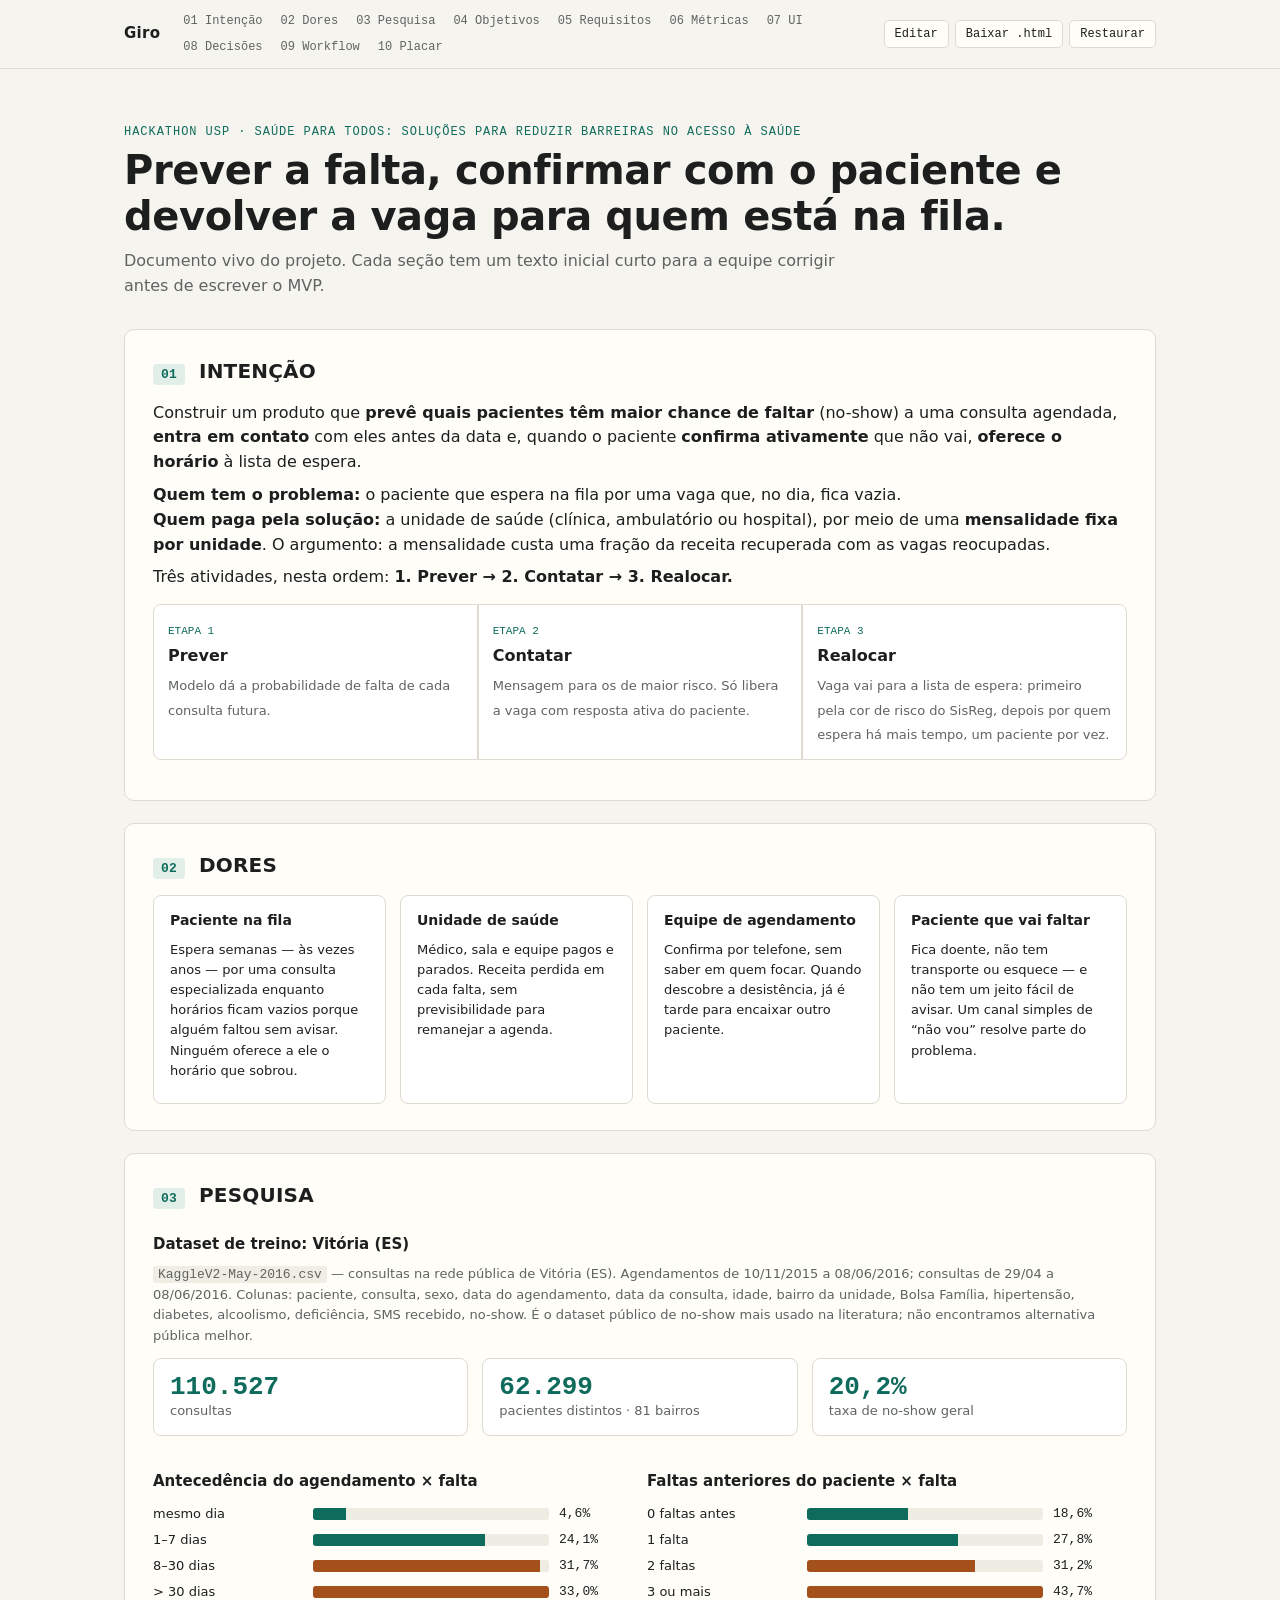
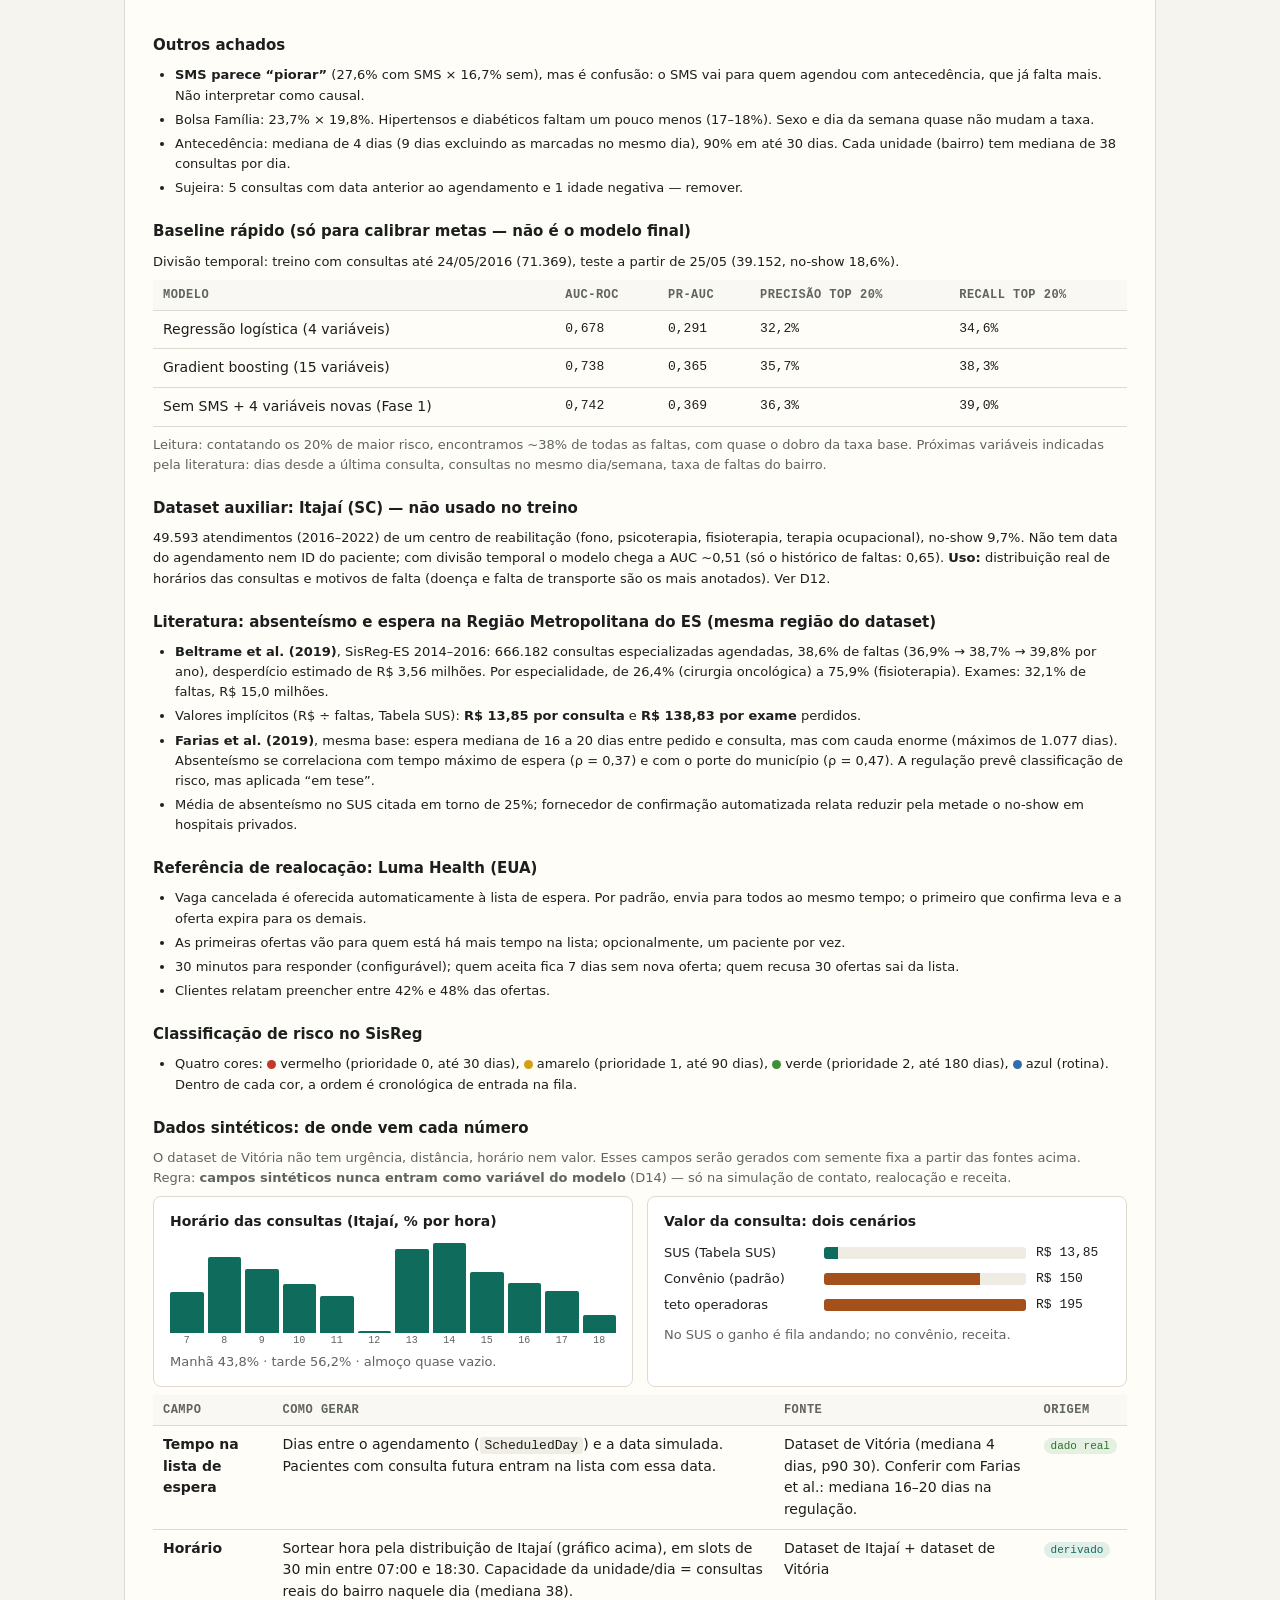
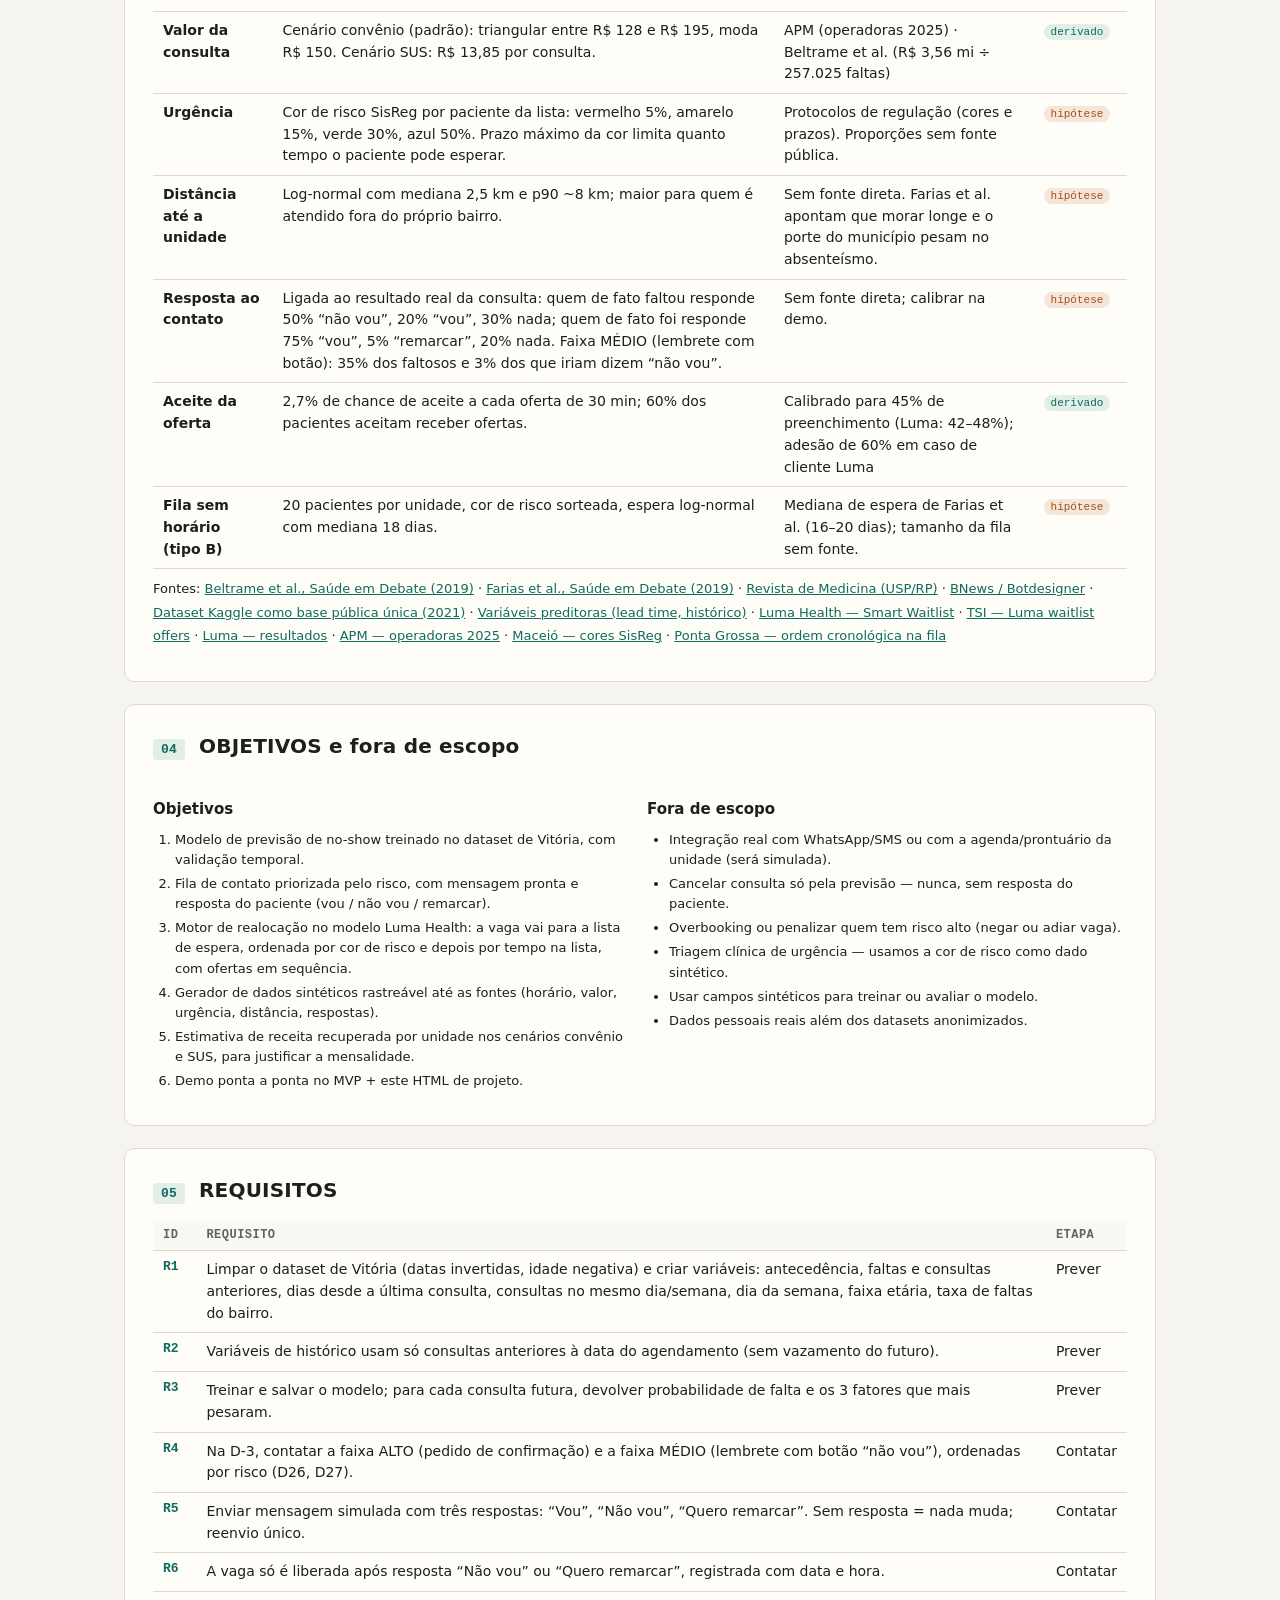
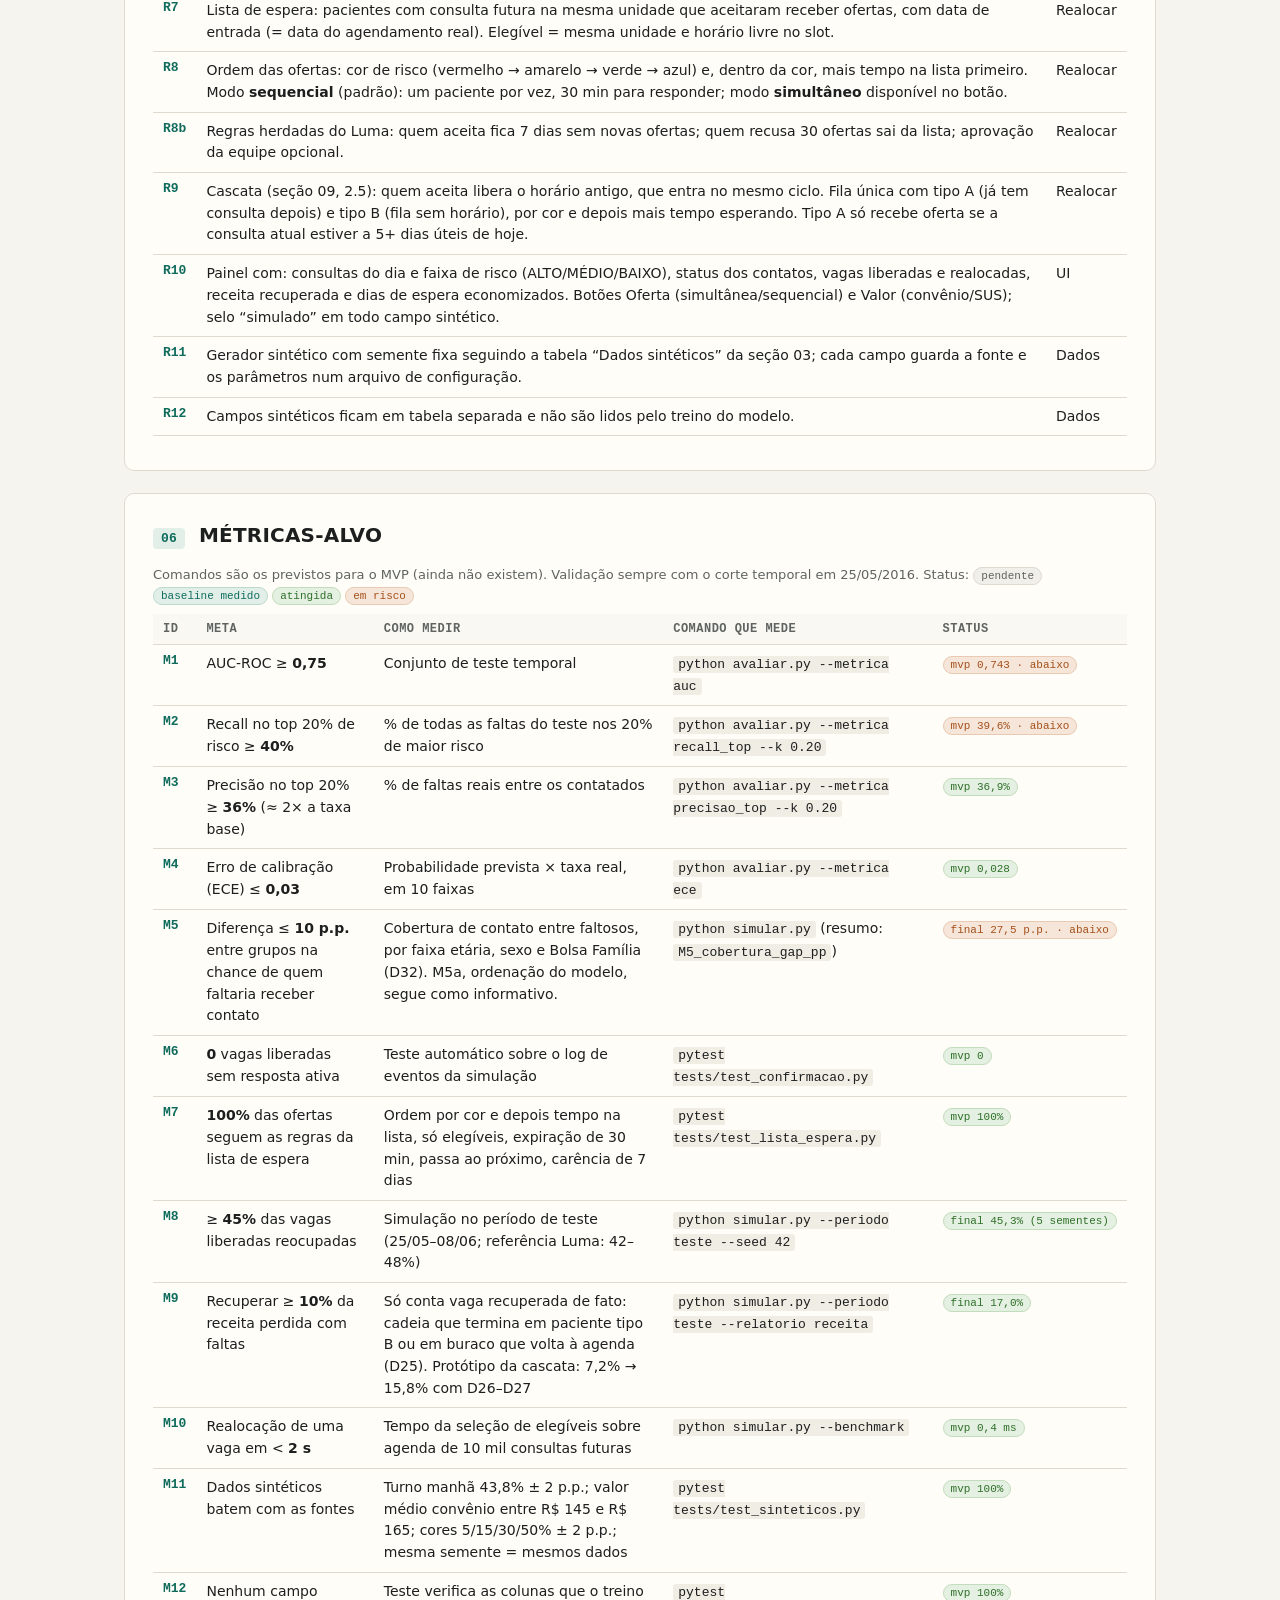
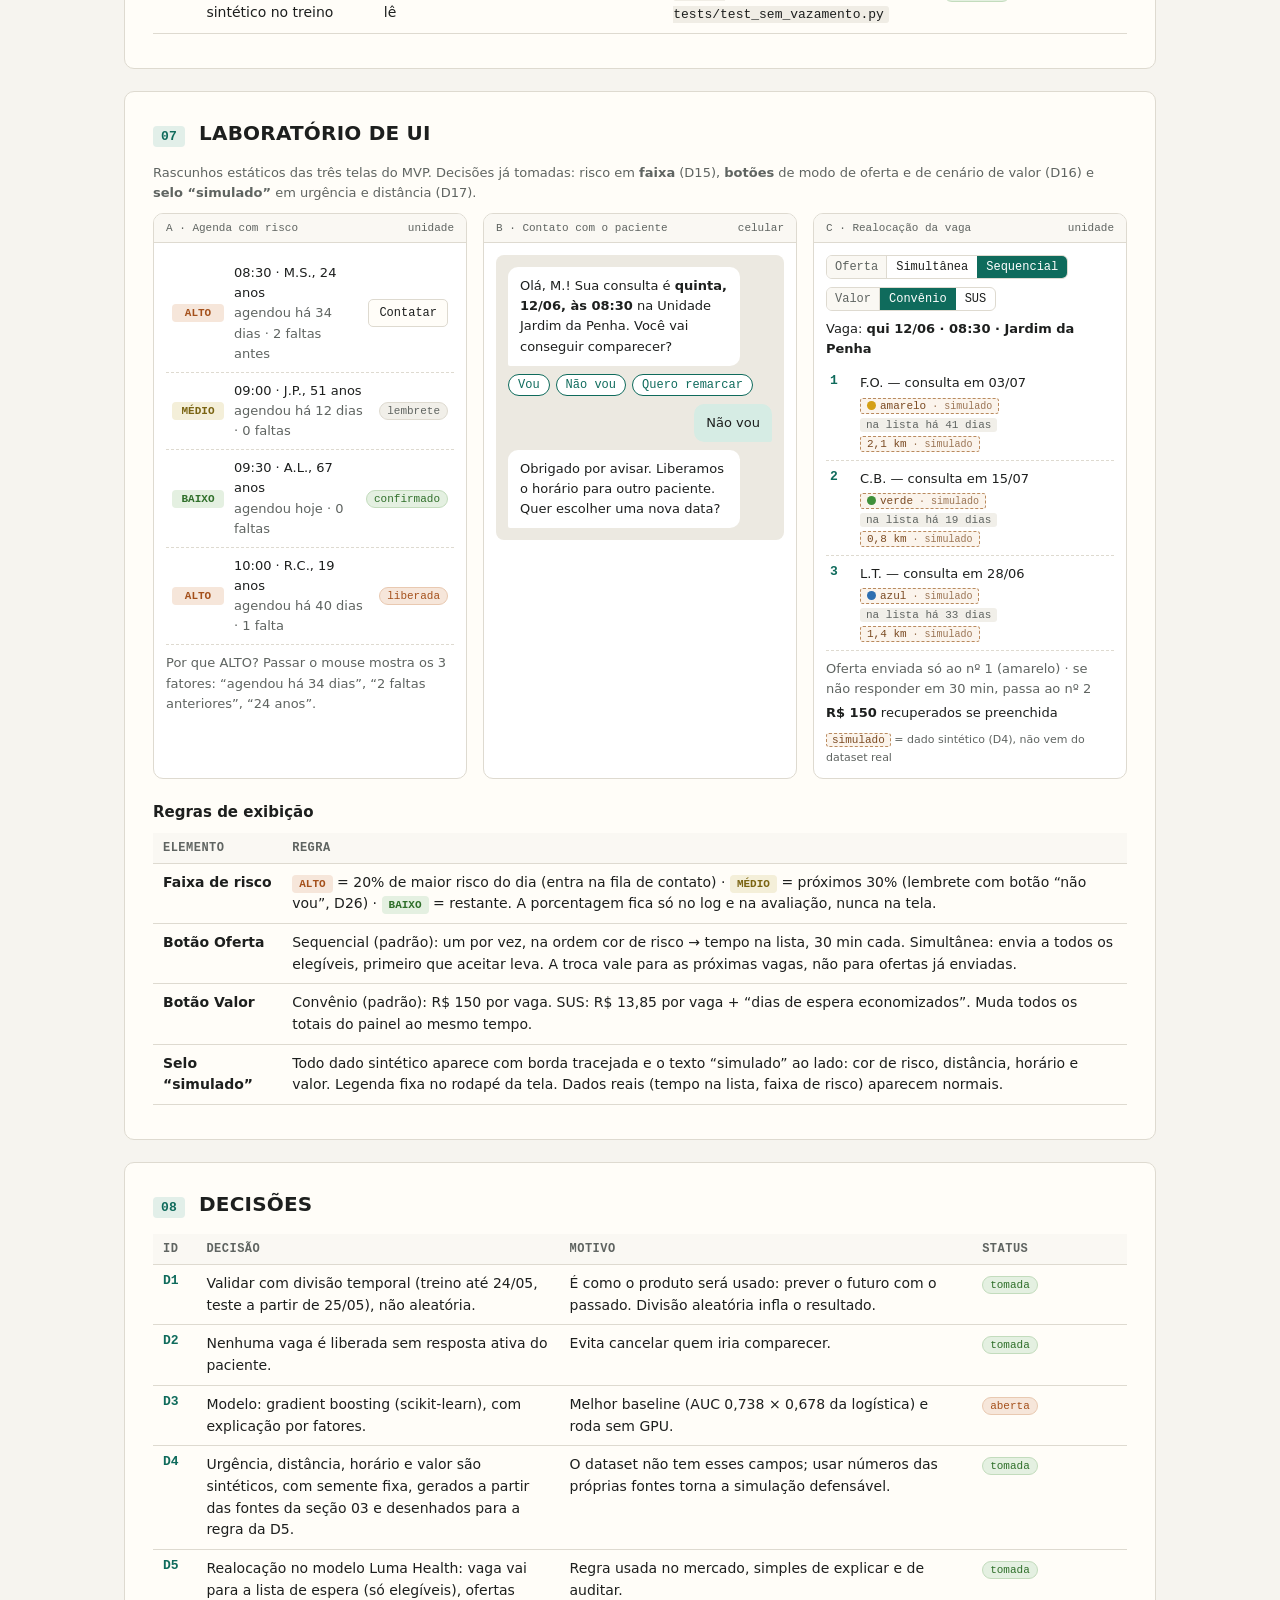
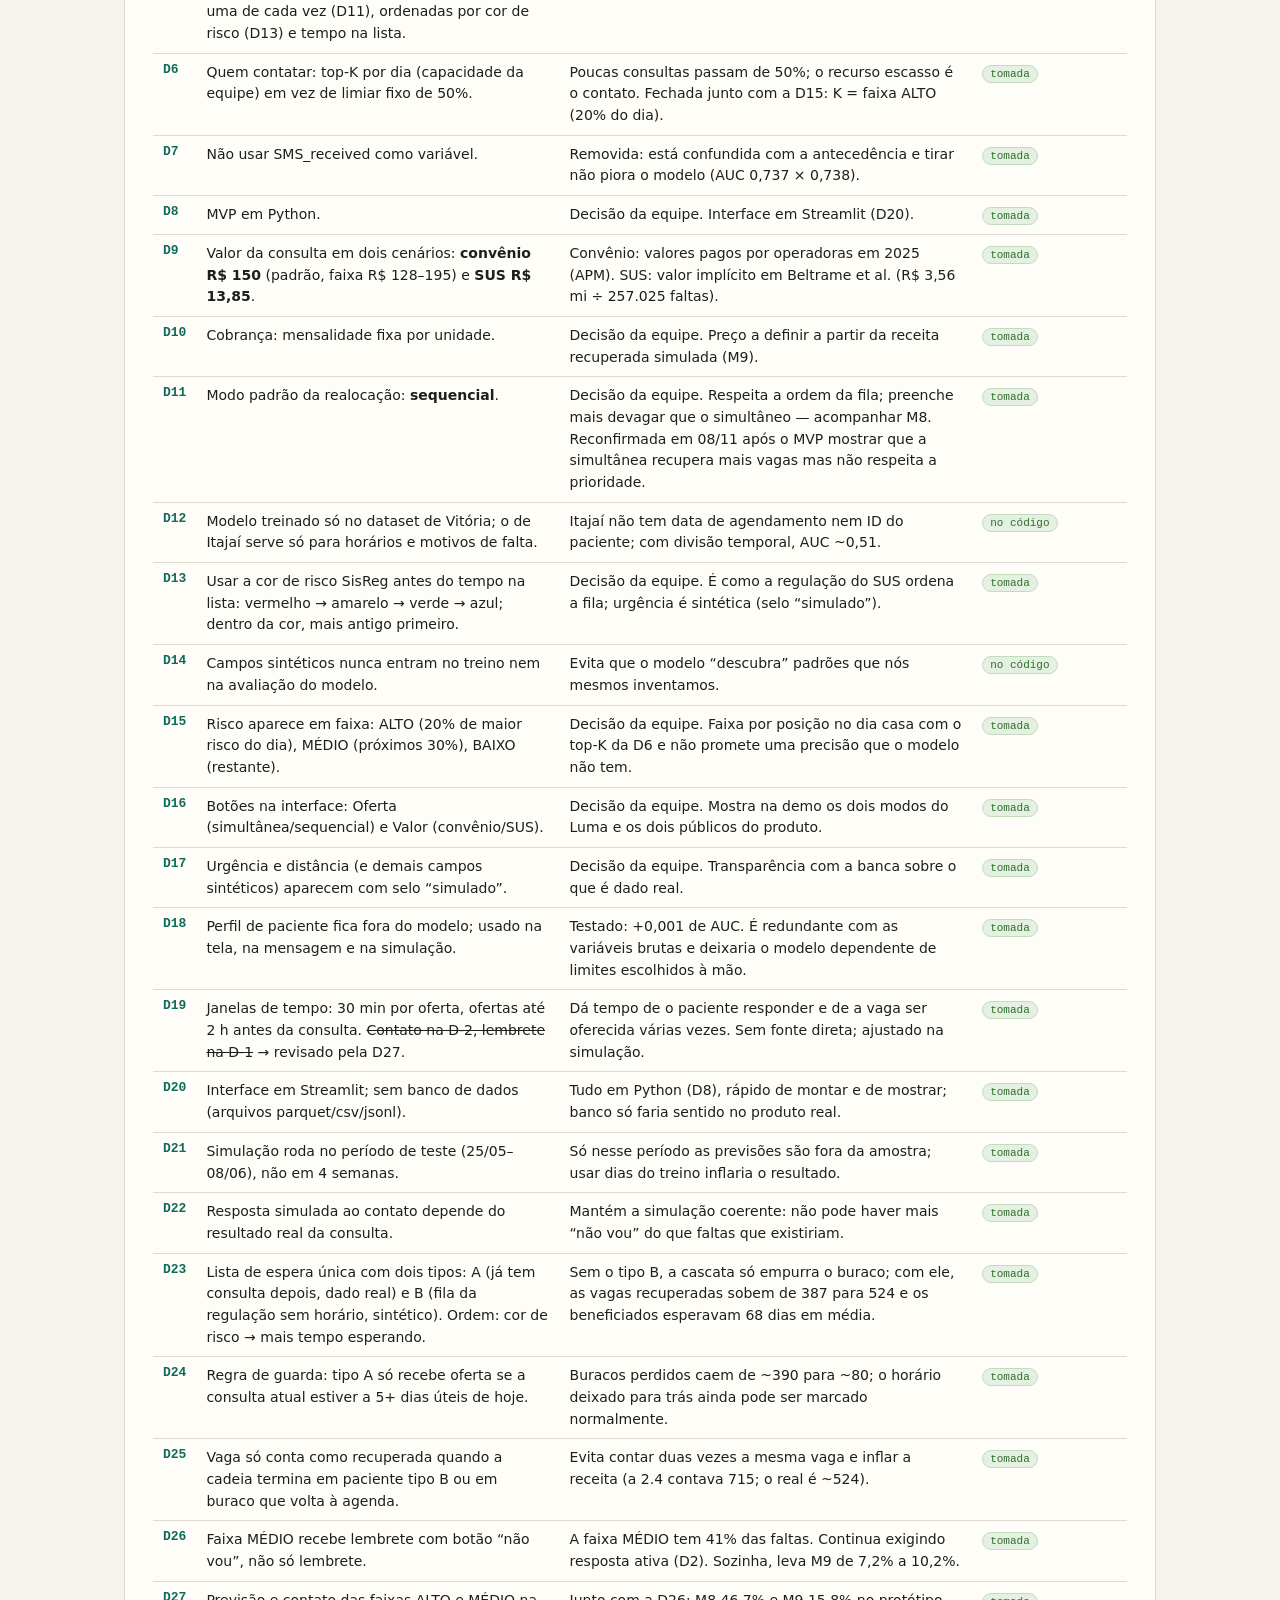
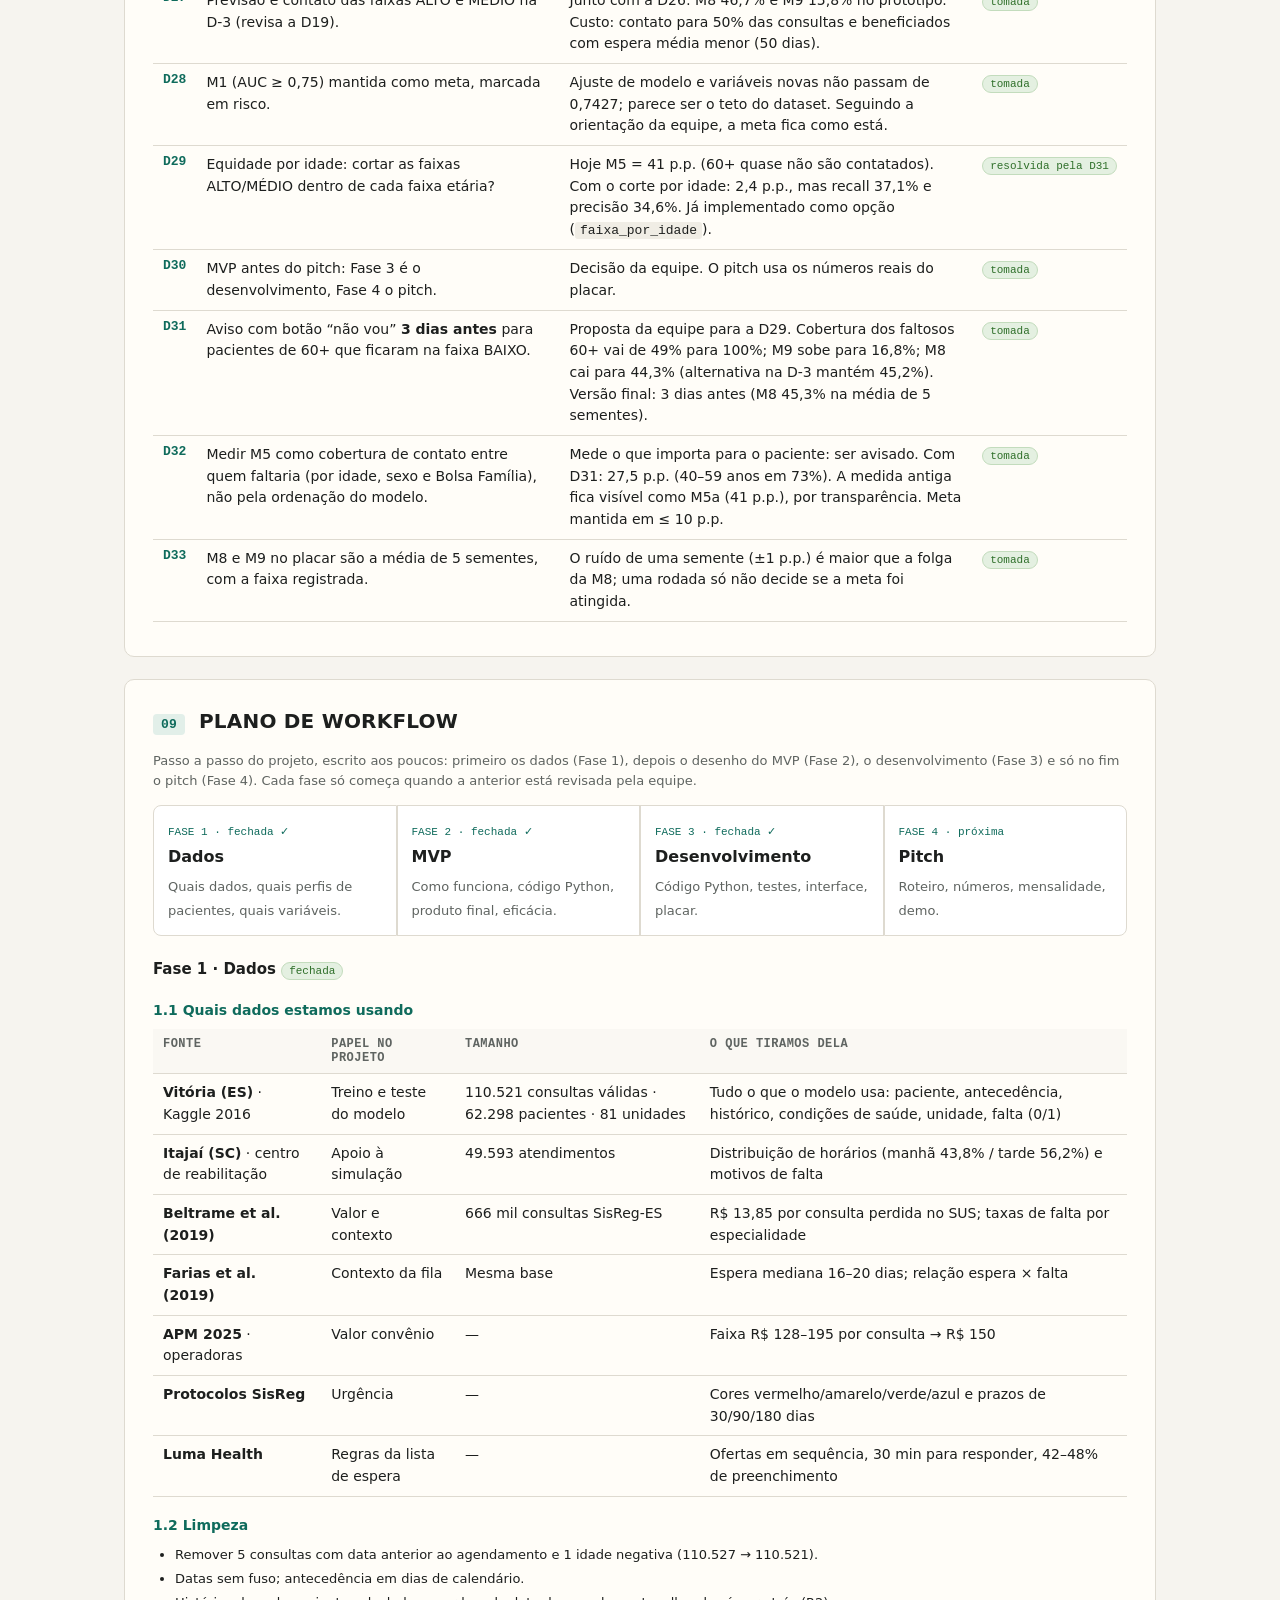
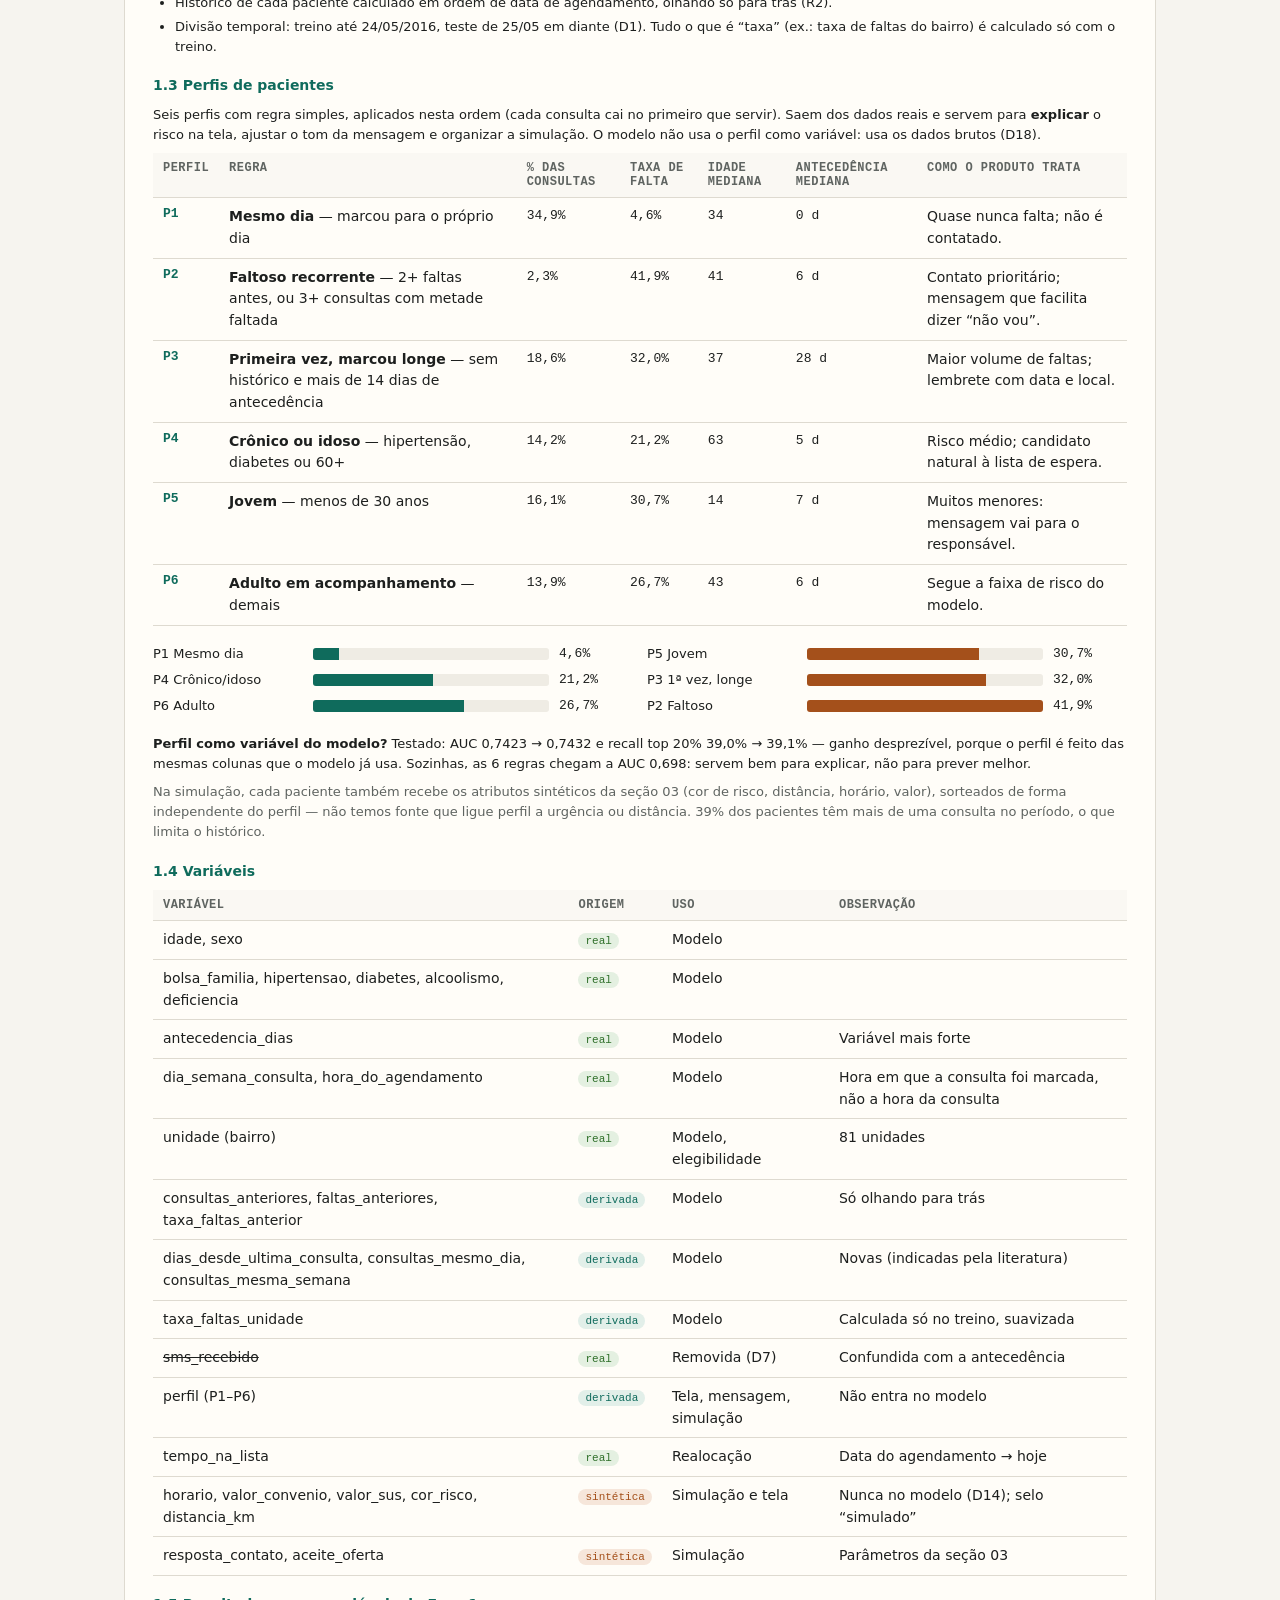
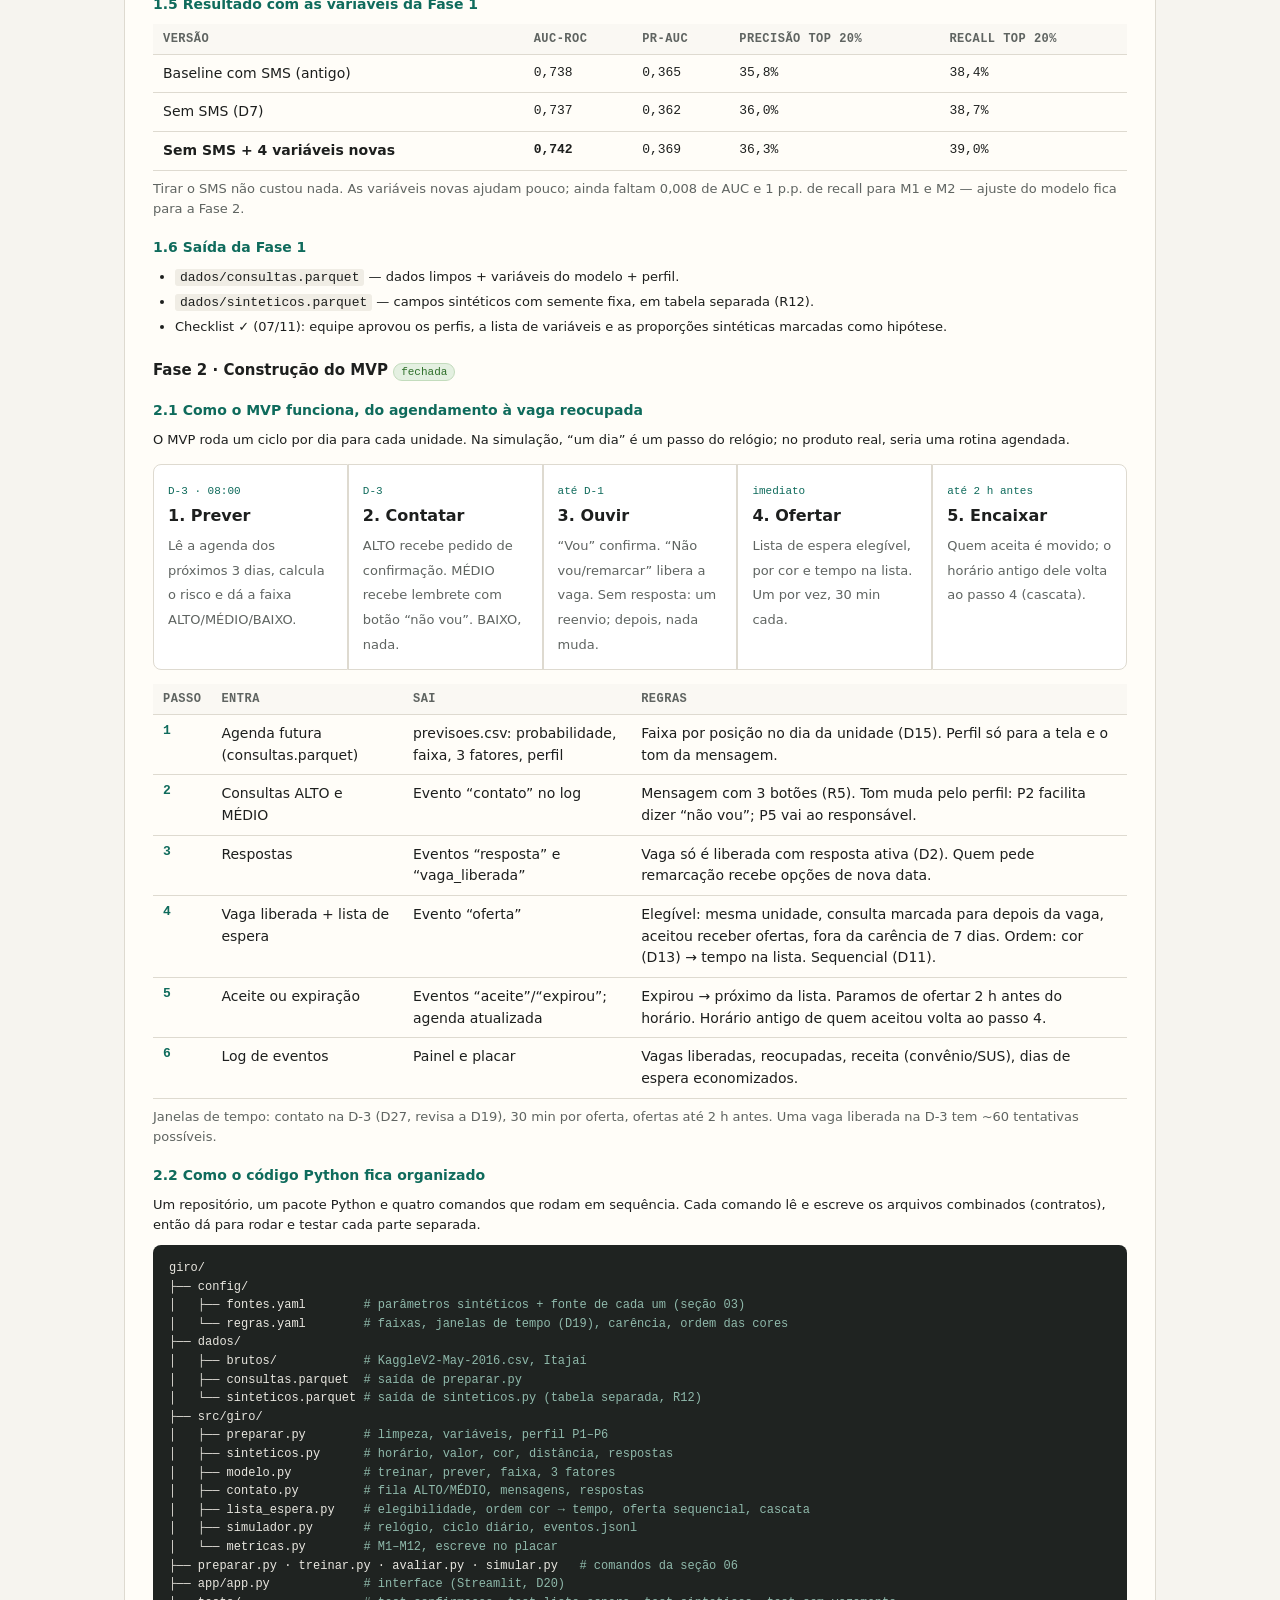
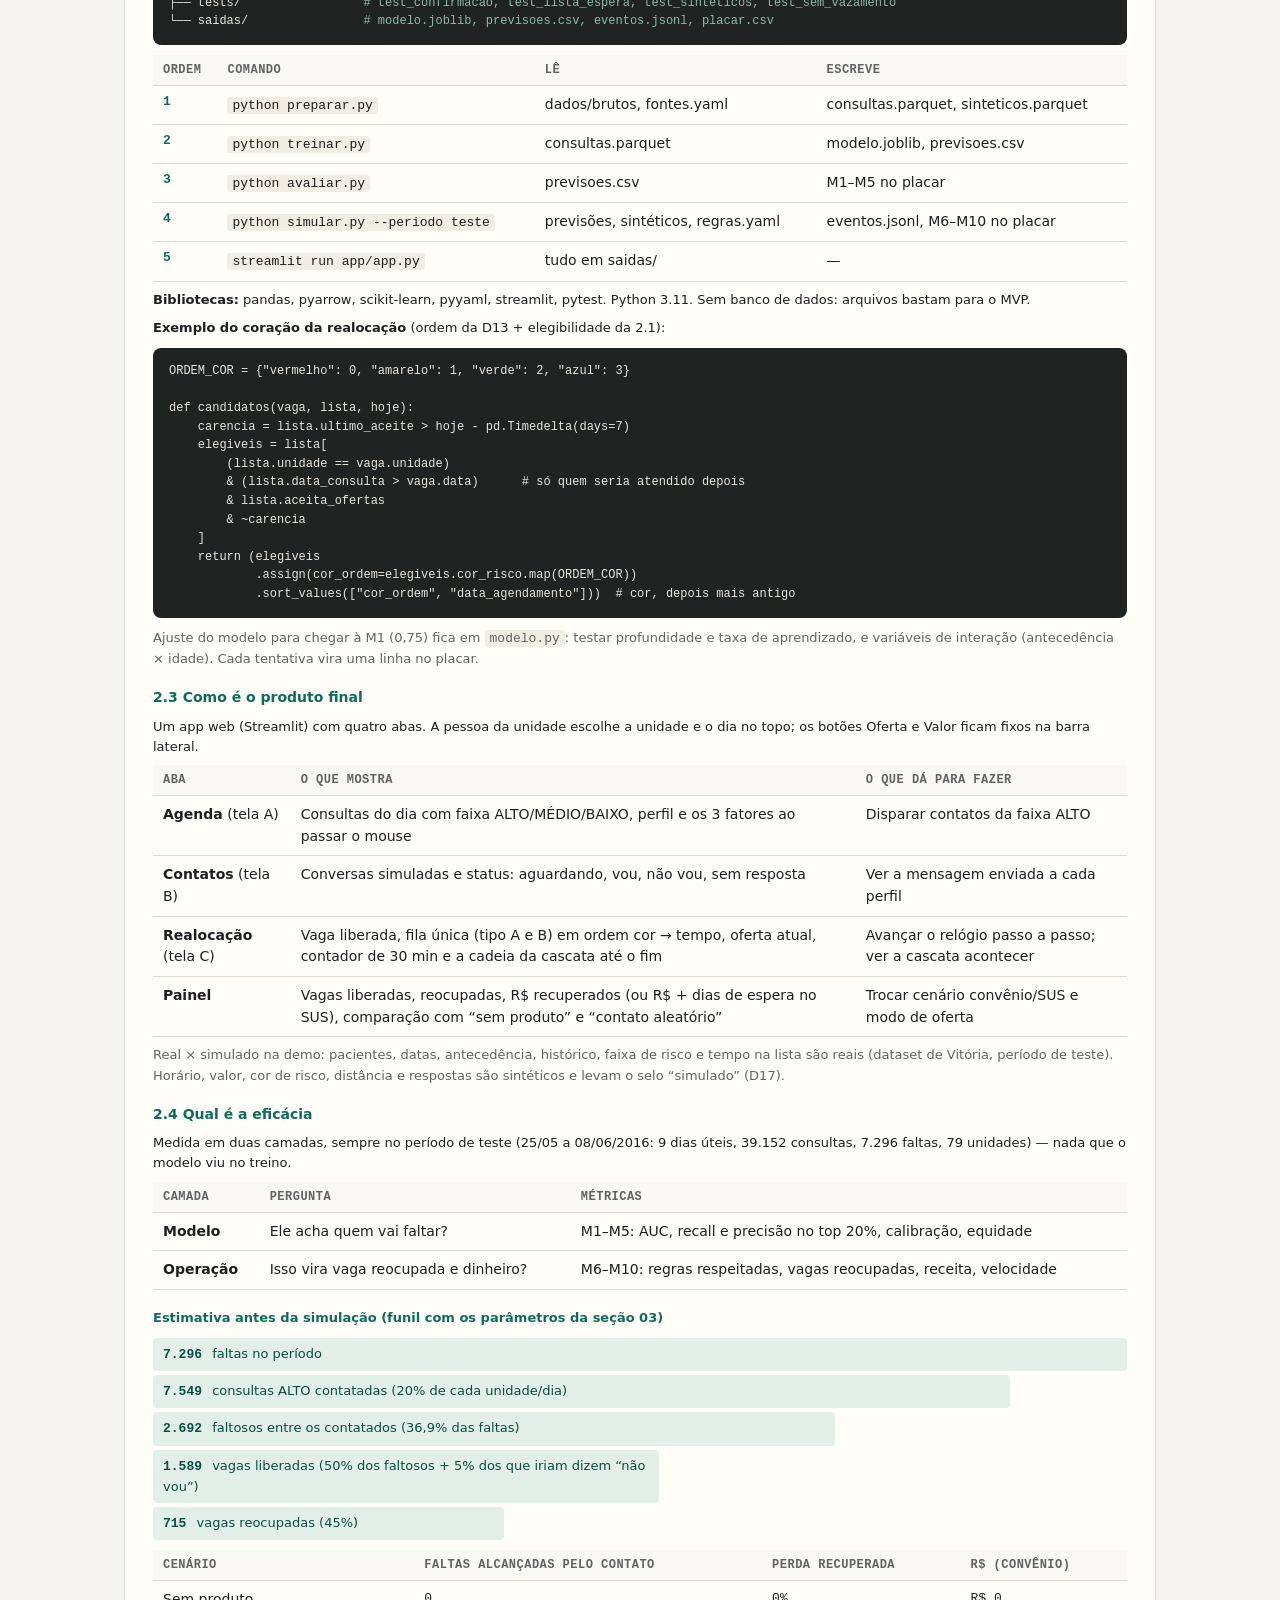
==== commit 16ba1e54: "Filas5" ====
--- a/index.html
+++ b/index.html
@@ -3,7 +3,7 @@
 <head>
 <meta charset="utf-8">
 <meta name="viewport" content="width=device-width, initial-scale=1">
-<title>Projeto — Vaga Viva · Previsão de no-show e realocação de consultas</title>
+<title>Projeto — Giro · Previsão de no-show e realocação de consultas</title>
 <style>
   :root{
     --bg:#f6f4ef; --paper:#fffdf8; --ink:#1d1f1e; --muted:#5f6461; --line:#dedad0;
@@ -136,7 +136,7 @@
 
 <header class="top">
   <div class="bar">
-    <strong>Vaga Viva</strong>
+    <strong>Giro</strong>
     <nav>
       <a href="#s01">01 Intenção</a><a href="#s02">02 Dores</a><a href="#s03">03 Pesquisa</a>
       <a href="#s04">04 Objetivos</a><a href="#s05">05 Requisitos</a><a href="#s06">06 Métricas</a>
@@ -154,7 +154,7 @@
   <div class="hero">
     <div class="kicker">Hackathon USP · Saúde para todos: soluções para reduzir barreiras no acesso à saúde</div>
     <h1 data-edit>Prever a falta, confirmar com o paciente e devolver a vaga para quem está na fila.</h1>
-    <p data-edit>Documento vivo do projeto. Cada seção tem um texto inicial curto para a equipe corrigir antes de escrever o MVP. Nome “Vaga Viva” é provisório.</p>
+    <p data-edit>Documento vivo do projeto. Cada seção tem um texto inicial curto para a equipe corrigir antes de escrever o MVP.</p>
   </div>
 
   <!-- 01 -->
@@ -594,7 +594,7 @@
 
     <h4 class="sub">2.2 Como o código Python fica organizado</h4>
     <p class="small" data-edit>Um repositório, um pacote Python e quatro comandos que rodam em sequência. Cada comando lê e escreve os arquivos combinados (contratos), então dá para rodar e testar cada parte separada.</p>
-<pre class="tree">vagaviva/
+<pre class="tree">giro/
 ├── config/
 │   ├── fontes.yaml        <span># parâmetros sintéticos + fonte de cada um (seção 03)</span>
 │   └── regras.yaml        <span># faixas, janelas de tempo (D19), carência, ordem das cores</span>
@@ -602,7 +602,7 @@
 │   ├── brutos/            <span># KaggleV2-May-2016.csv, Itajaí</span>
 │   ├── consultas.parquet  <span># saída de preparar.py</span>
 │   └── sinteticos.parquet <span># saída de sinteticos.py (tabela separada, R12)</span>
-├── src/vagaviva/
+├── src/giro/
 │   ├── preparar.py        <span># limpeza, variáveis, perfil P1–P6</span>
 │   ├── sinteticos.py      <span># horário, valor, cor, distância, respostas</span>
 │   ├── modelo.py          <span># treinar, prever, faixa, 3 fatores</span>
@@ -669,7 +669,7 @@
       <tr><th>Cenário</th><th>Faltas alcançadas pelo contato</th><th>Perda recuperada</th><th>R$ (convênio)</th></tr>
       <tr><td>Sem produto</td><td class="mono">0</td><td class="mono">0%</td><td class="mono">R$ 0</td></tr>
       <tr><td>Contato aleatório (20%)</td><td class="mono">1.458 (20%)</td><td class="mono">~6,5%</td><td class="mono">~R$ 71 mil</td></tr>
-      <tr><td><b>Vaga Viva</b></td><td class="mono"><b>2.692 (36,9%)</b></td><td class="mono"><b>9,8%</b></td><td class="mono"><b>R$ 107 mil</b></td></tr>
+      <tr><td><b>Giro</b></td><td class="mono"><b>2.692 (36,9%)</b></td><td class="mono"><b>9,8%</b></td><td class="mono"><b>R$ 107 mil</b></td></tr>
     </table>
     <p class="small" data-edit><b>Corrigido na 2.5:</b> o funil acima conta toda vaga preenchida, mas a cascata mostra que só ~524 viram vaga de verdade (R$ 79 mil, R$ 2,4 mil por unidade/mês). Texto original: em 9 dias úteis, R$ 107 mil recuperados de R$ 1,09 milhão perdidos — cerca de <b>R$ 3,3 mil por unidade por mês</b>. Esse é o teto natural da mensalidade (Fase 3). No cenário SUS, as mesmas 715 vagas valem R$ 9,9 mil, e o ganho principal passa a ser pacientes atendidos antes.</p>
     <div class="note" data-edit><b>O que a estimativa ainda não captura:</b> a cascata (cada aceite libera outro horário), o efeito do lembrete na faixa MÉDIO e a perda de velocidade do modo sequencial. Tudo isso só aparece na simulação (M8, M9). Fazer a faixa por unidade/dia, e não no dia inteiro, baixa o recall de 39,0% para 36,9% — é o preço de cada unidade contatar só a sua capacidade.</div>
@@ -785,8 +785,8 @@
     <table data-edit>
       <tr><th>Cenário</th><th>Vagas liberadas</th><th>1ª vaga preenchida (M8)</th><th>Vagas recuperadas</th><th>Perda recuperada (M9)</th><th>R$ convênio</th><th>Espera média dos beneficiados</th><th>Urgentes</th></tr>
       <tr><td>Contato sorteado, sem modelo</td><td class="mono">1.650</td><td class="mono">49,6%</td><td class="mono">715</td><td class="mono">9,8%</td><td class="mono">R$ 113 mil</td><td class="mono">—</td><td class="mono">—</td></tr>
-      <tr><td><b>Vaga Viva · sequencial</b></td><td class="mono">2.815</td><td class="mono"><b>45,4%</b></td><td class="mono">1.139</td><td class="mono"><b>15,6%</b></td><td class="mono"><b>R$ 180 mil</b></td><td class="mono">23 dias</td><td class="mono">32%</td></tr>
-      <tr><td>Vaga Viva · simultânea</td><td class="mono">2.815</td><td class="mono">61,4%</td><td class="mono">1.605</td><td class="mono">22,0%</td><td class="mono">R$ 253 mil</td><td class="mono">18 dias</td><td class="mono">20%</td></tr>
+      <tr><td><b>Giro · sequencial</b></td><td class="mono">2.815</td><td class="mono"><b>45,4%</b></td><td class="mono">1.139</td><td class="mono"><b>15,6%</b></td><td class="mono"><b>R$ 180 mil</b></td><td class="mono">23 dias</td><td class="mono">32%</td></tr>
+      <tr><td>Giro · simultânea</td><td class="mono">2.815</td><td class="mono">61,4%</td><td class="mono">1.605</td><td class="mono">22,0%</td><td class="mono">R$ 253 mil</td><td class="mono">18 dias</td><td class="mono">20%</td></tr>
     </table>
     <p class="small" data-edit>Cerca de <b>R$ 5,6 mil por unidade por mês</b> no modo sequencial. O modelo faz diferença: com o mesmo volume de contatos sorteado, recupera-se 37% menos. Em 6 sementes diferentes, M8 fica entre 45,2% e 47,0% e M9 entre 15,1% e 16,1%.</p>
 
@@ -855,7 +855,7 @@
 
 <script>
 (function(){
-  var KEY='vagaviva-projeto-v13';
+  var KEY='giro-projeto-v13';
   var nodes=[].slice.call(document.querySelectorAll('[data-edit]'));
   var store=null;
   try{store=window.localStorage;}catch(e){}
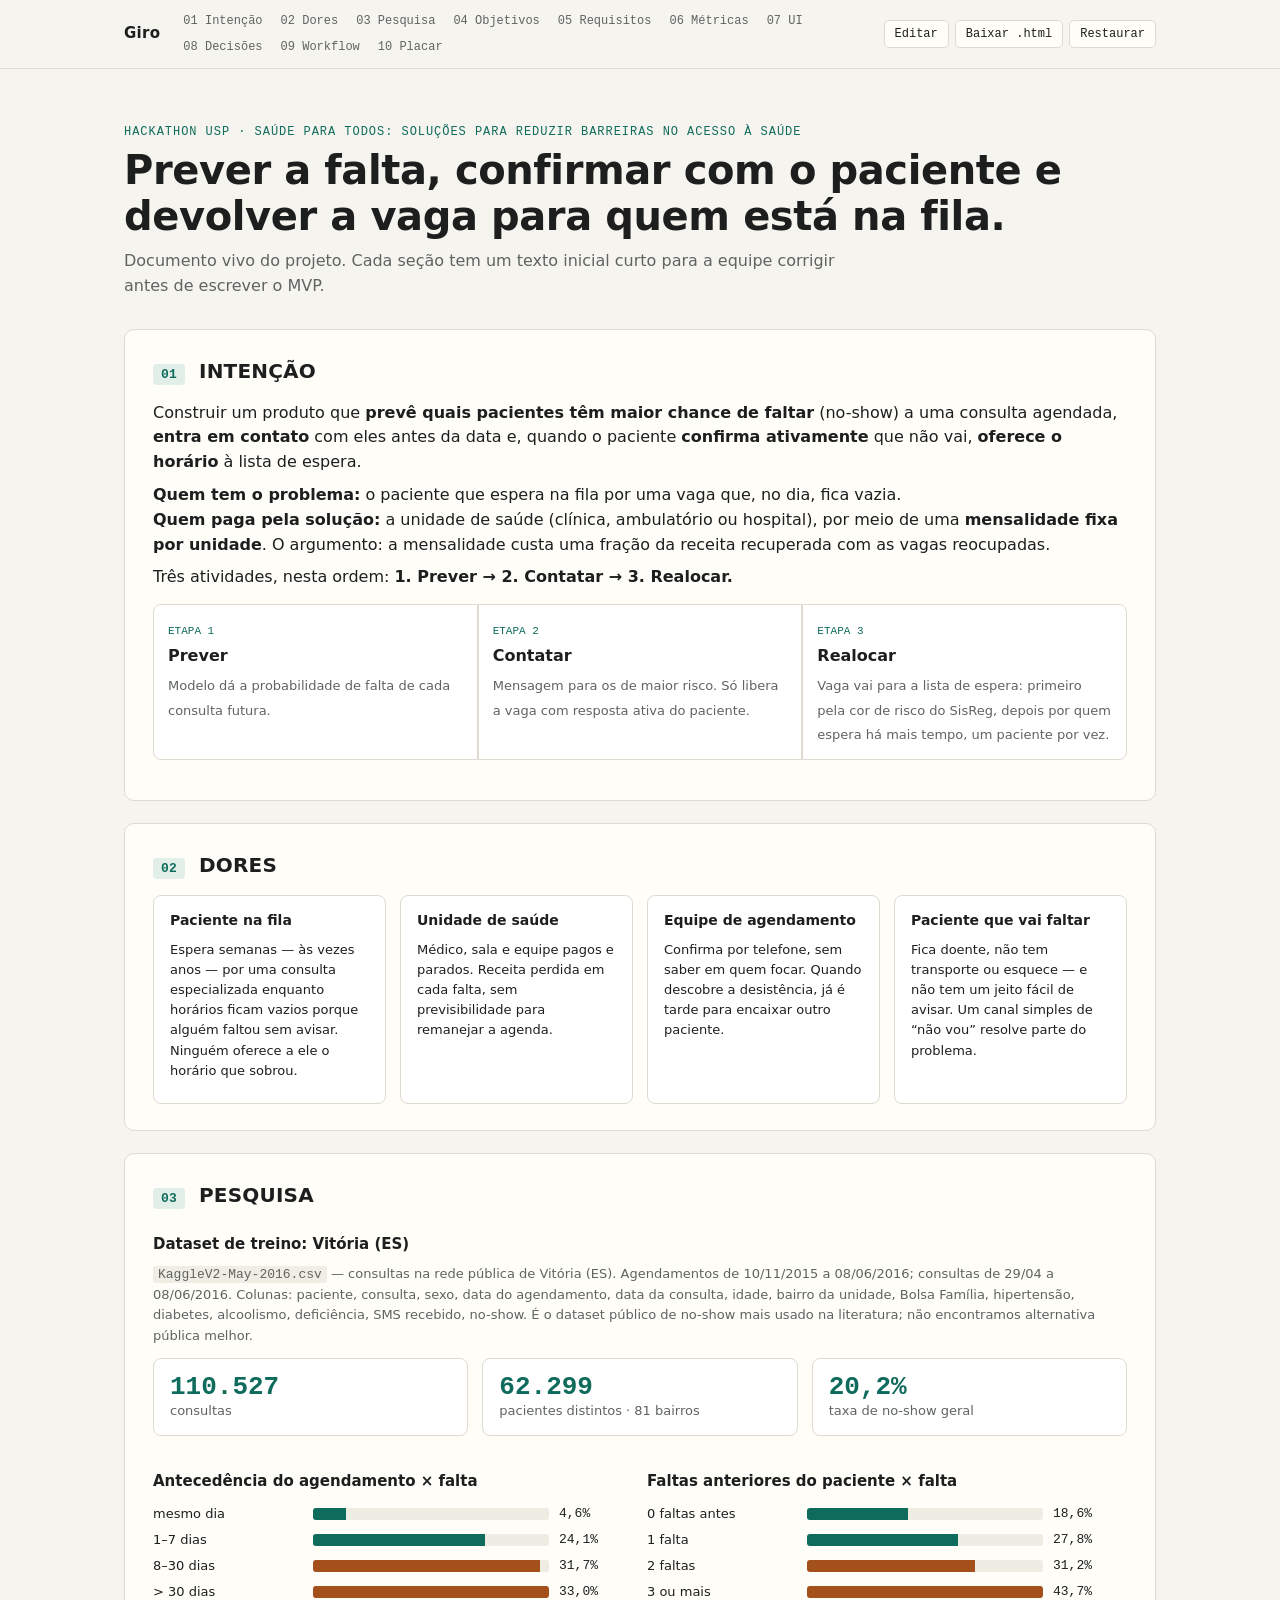
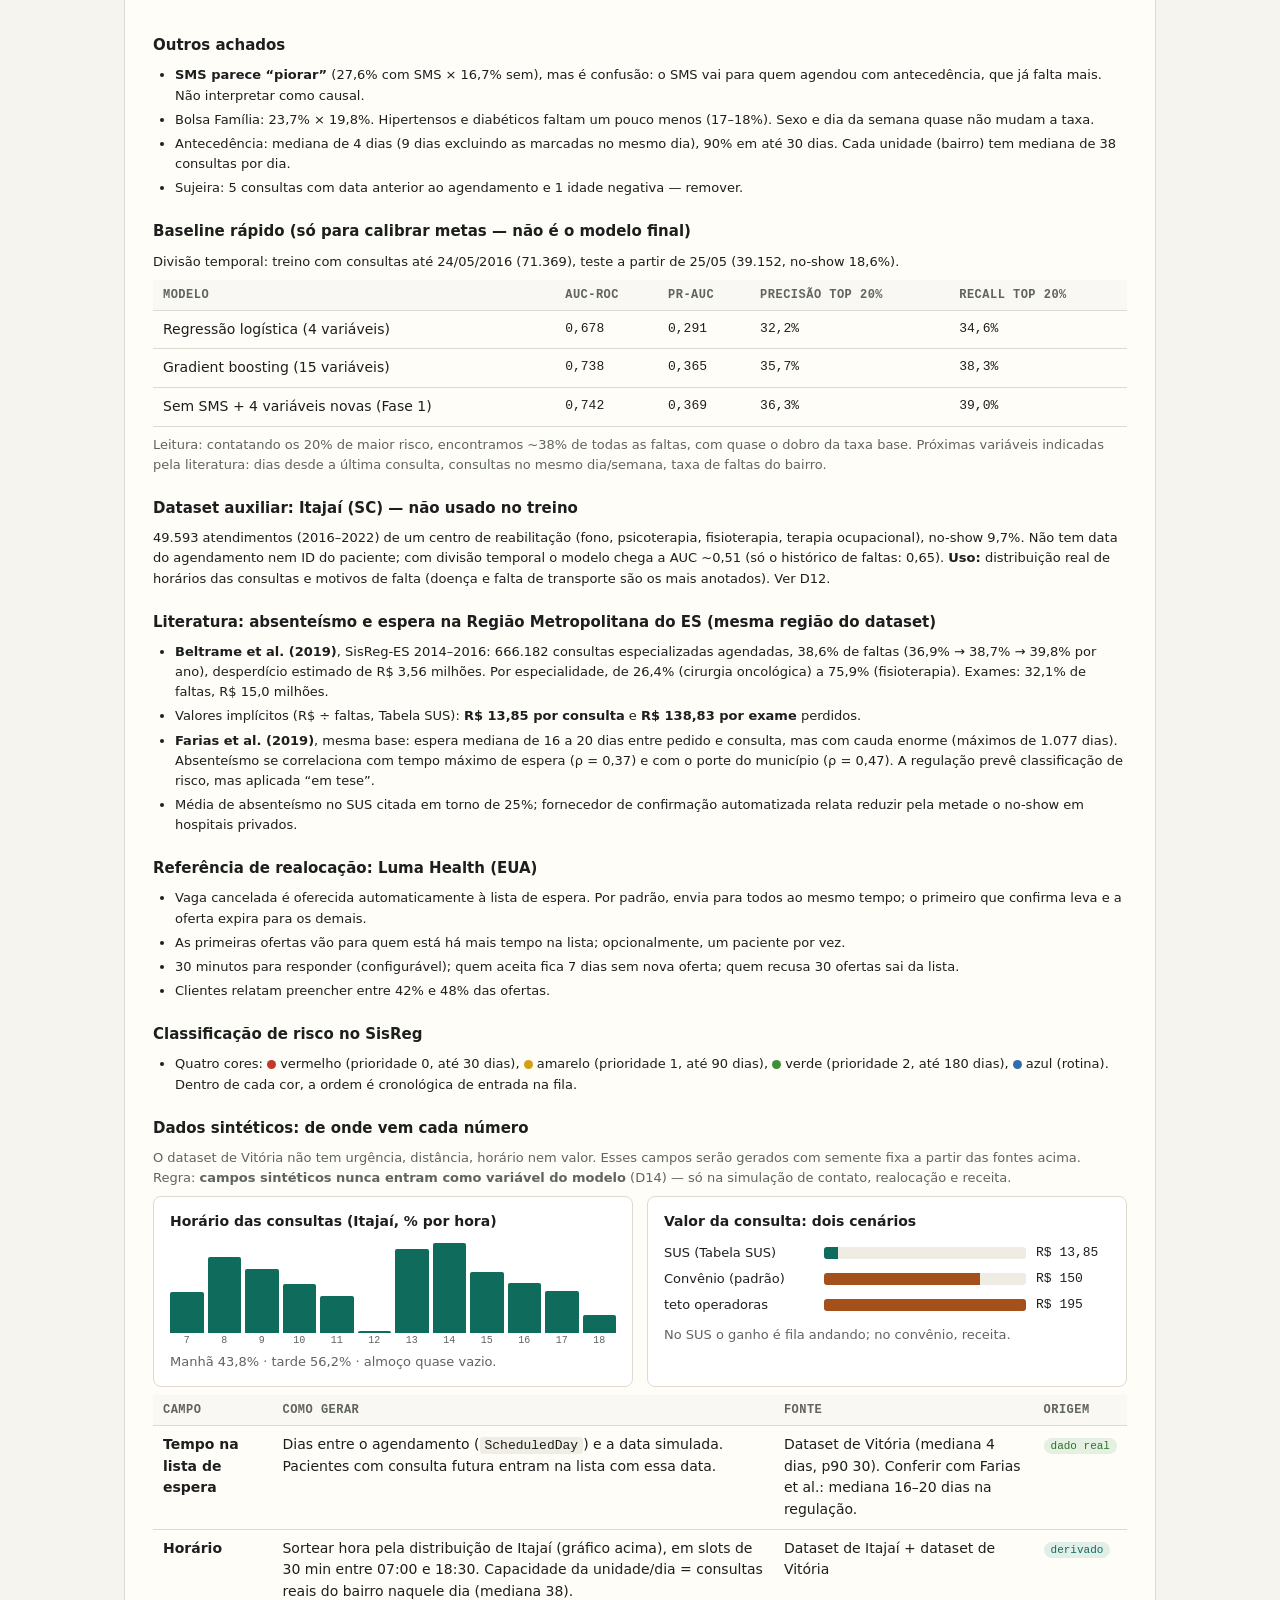
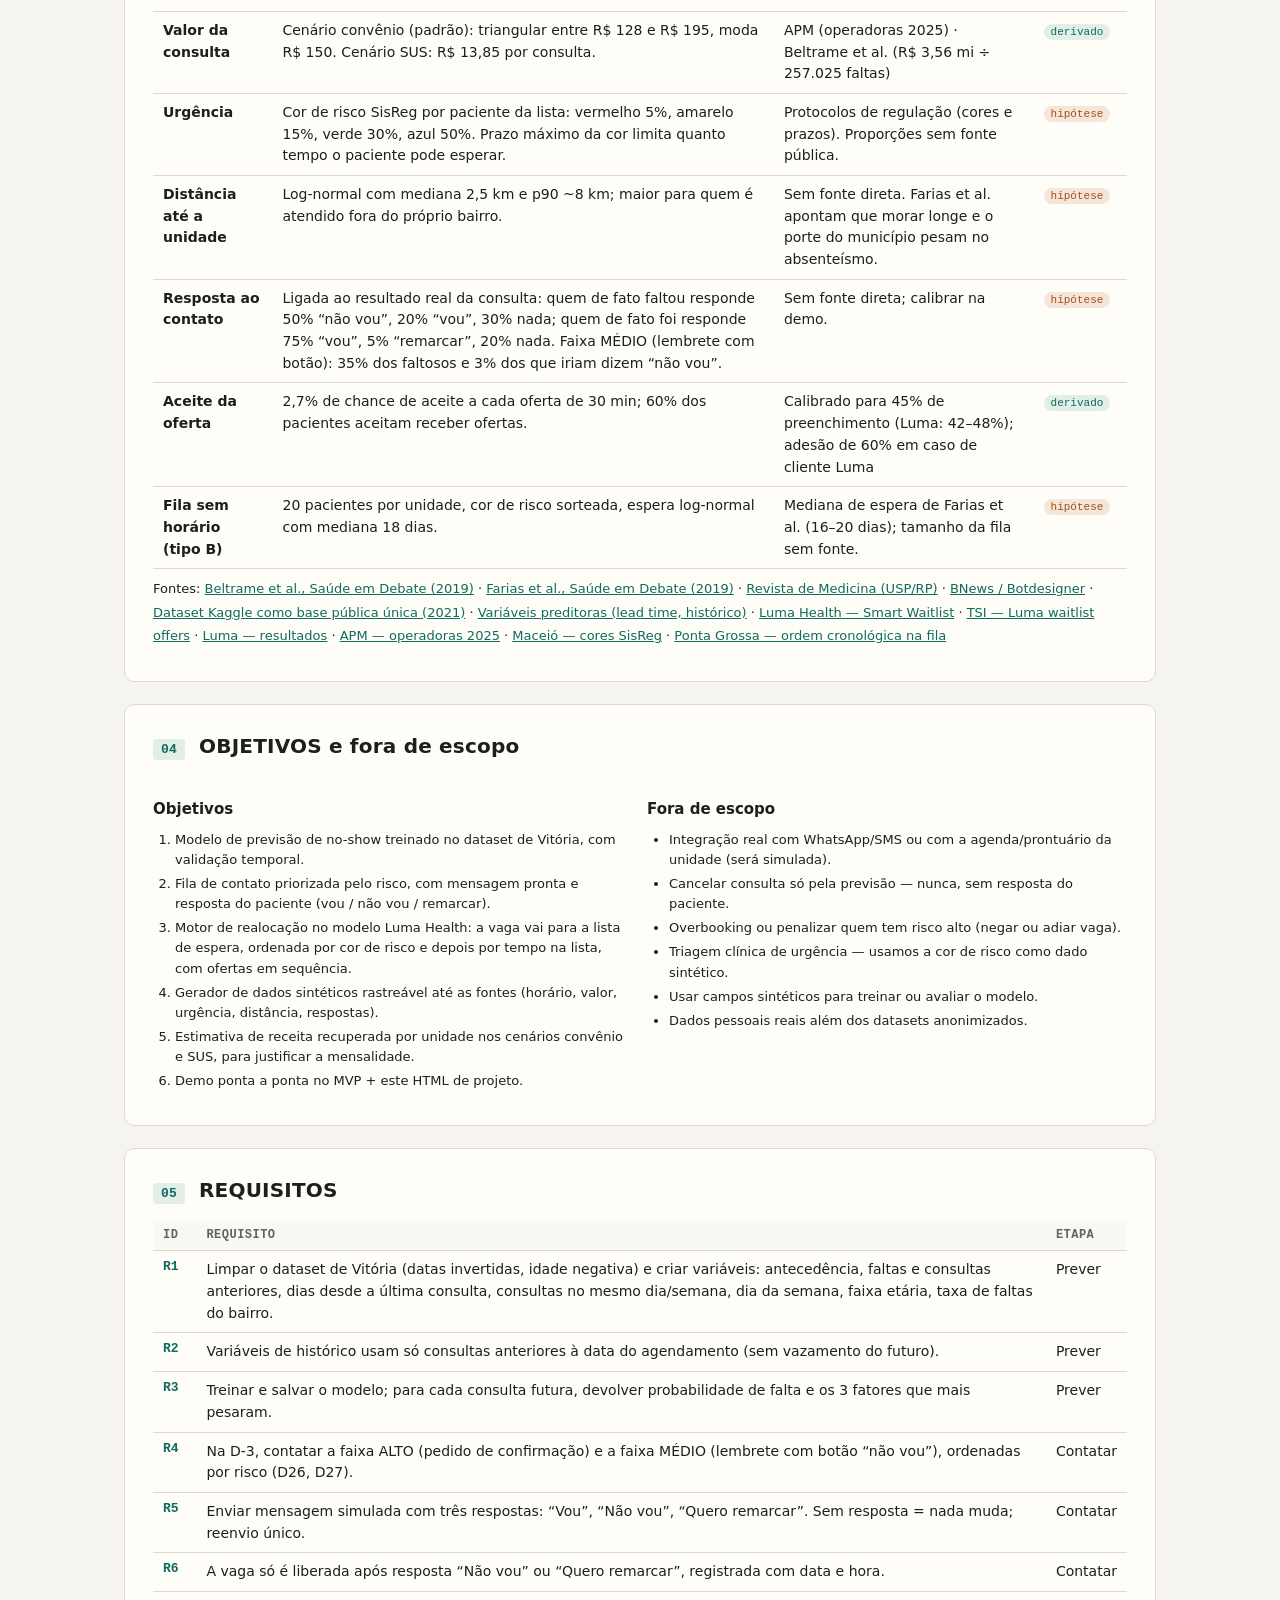
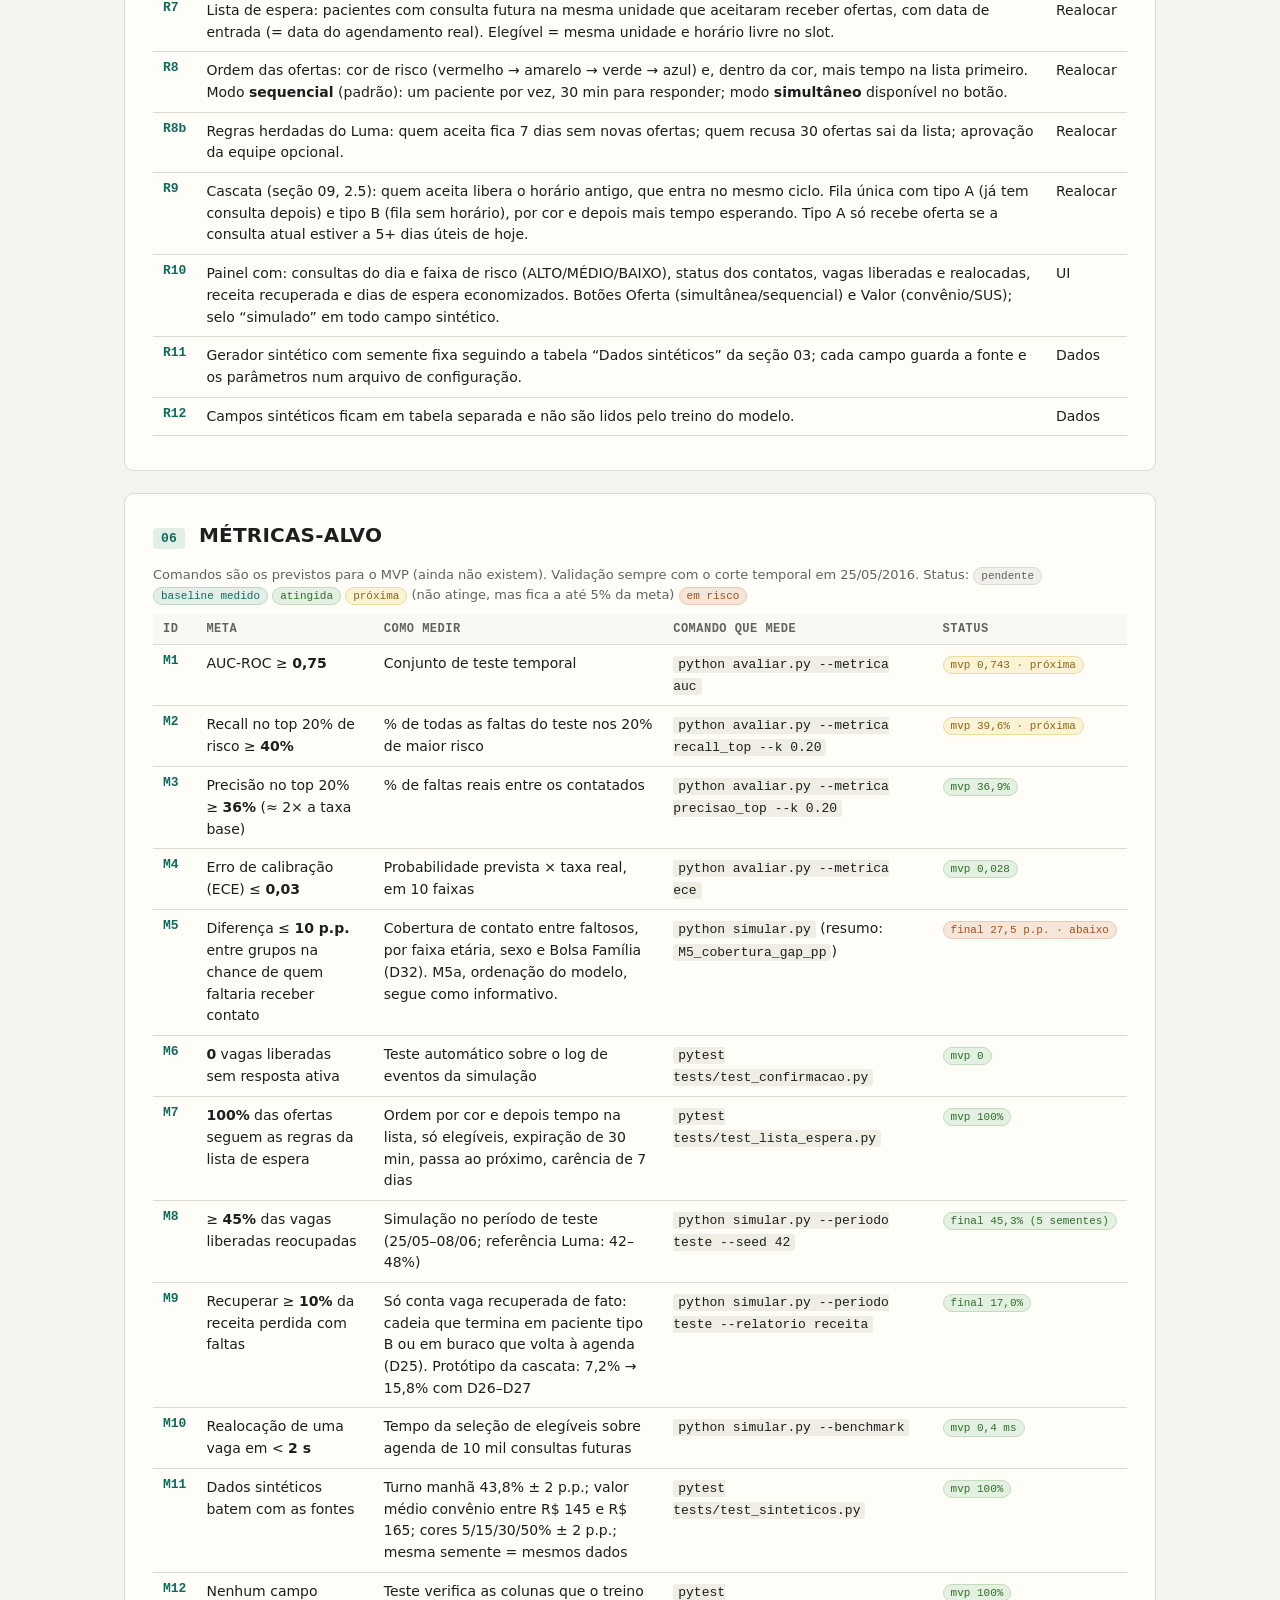
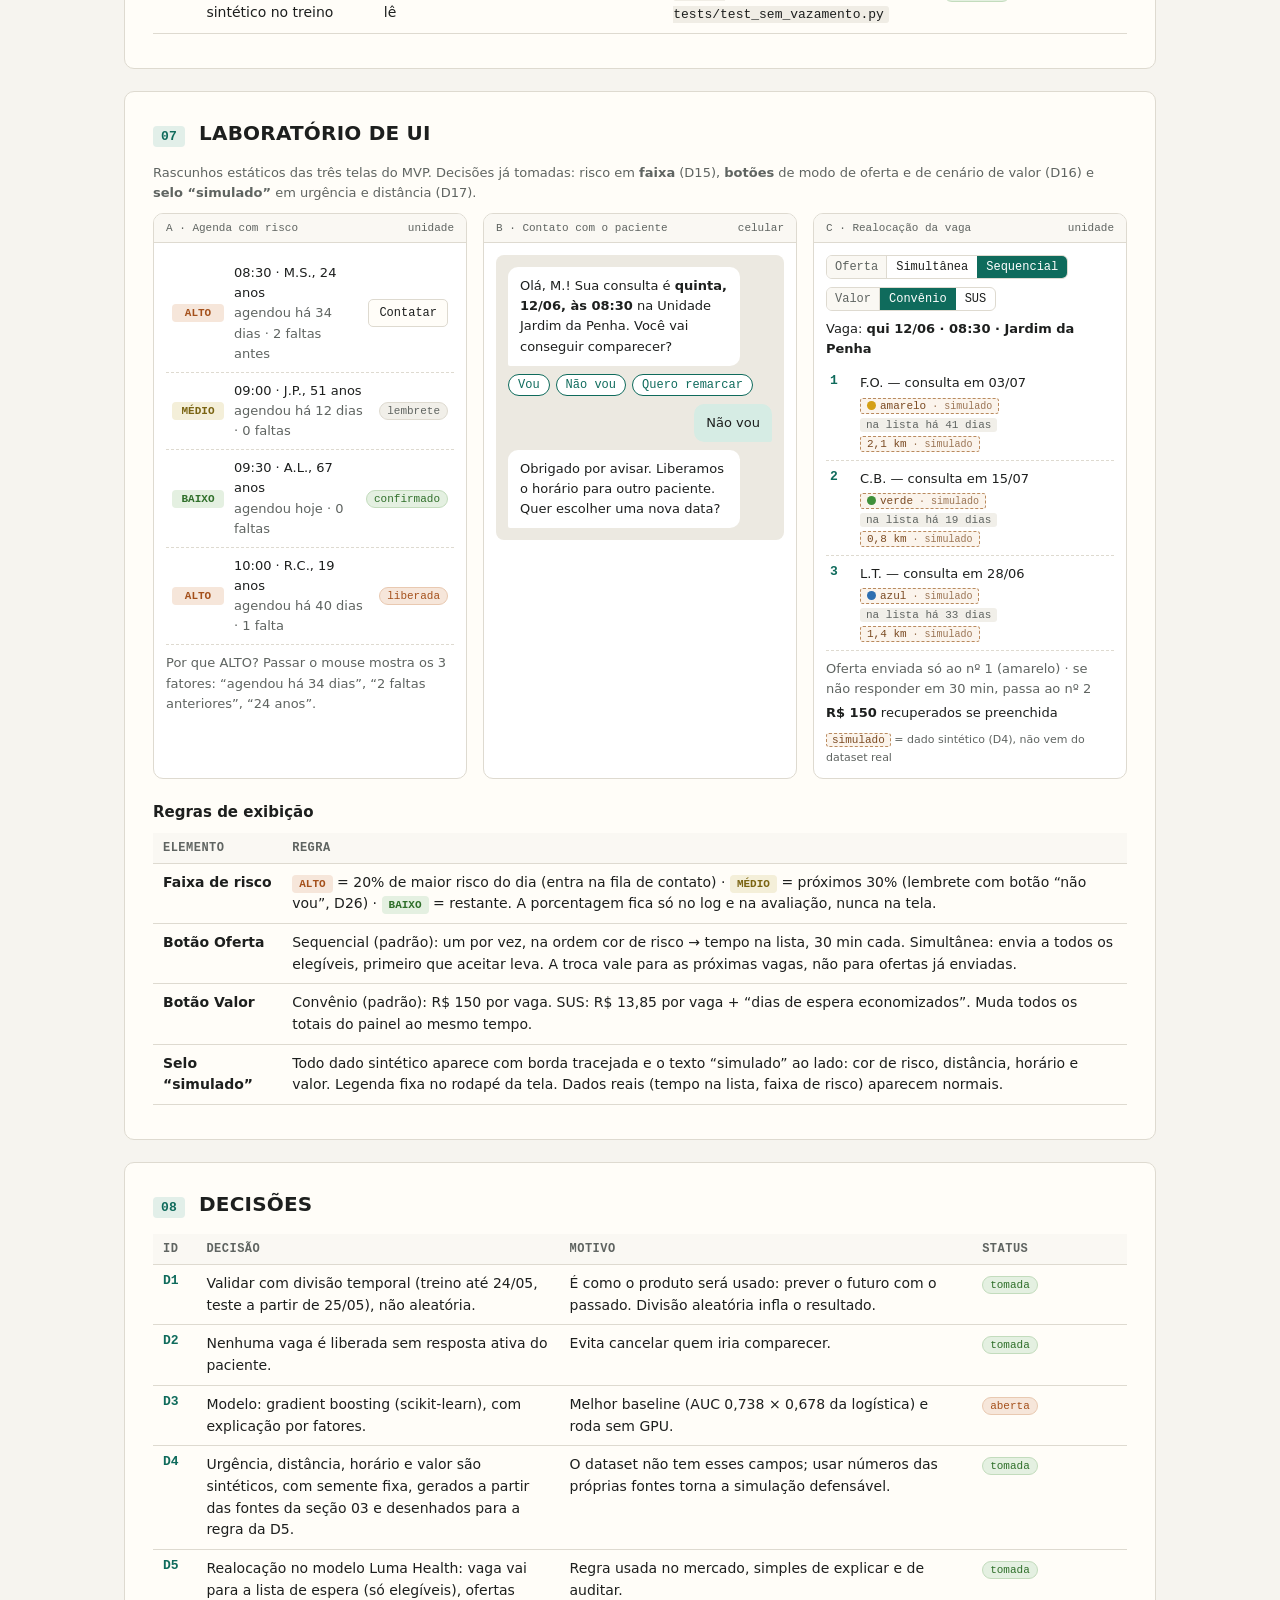
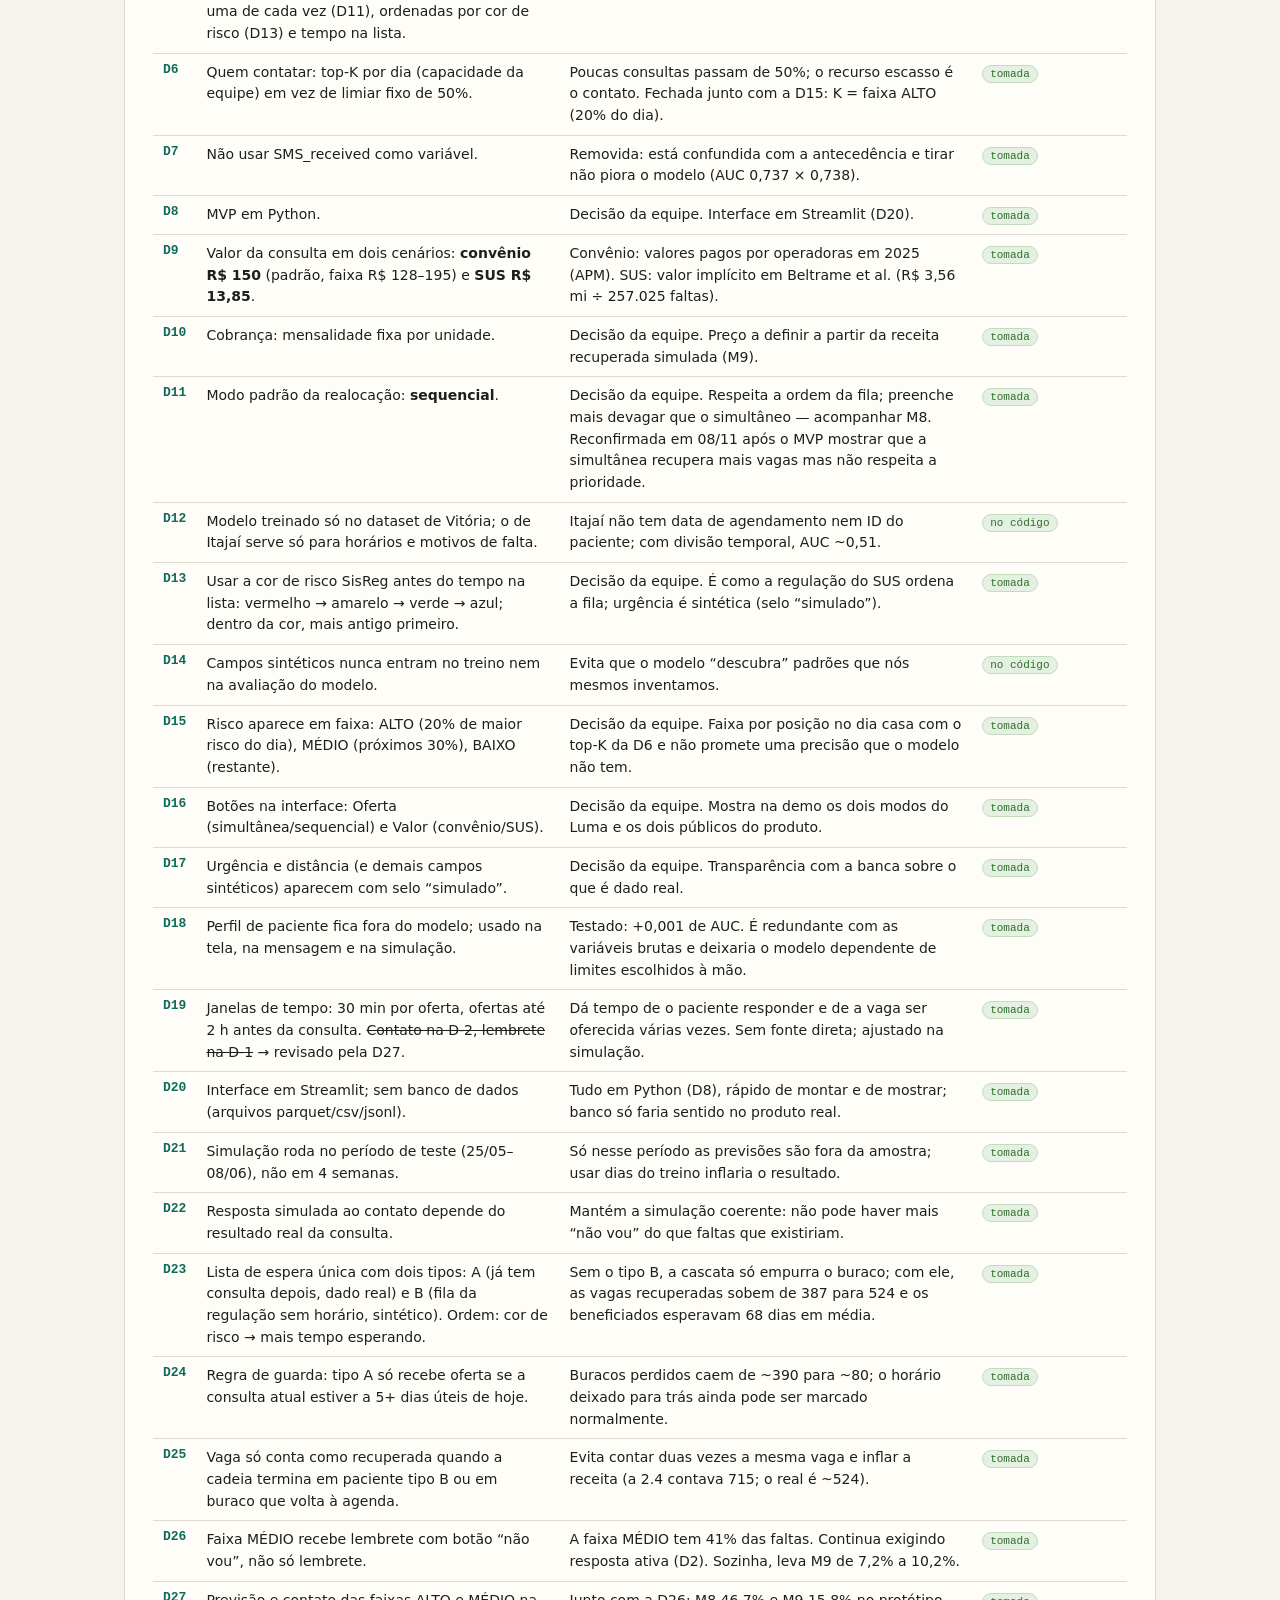
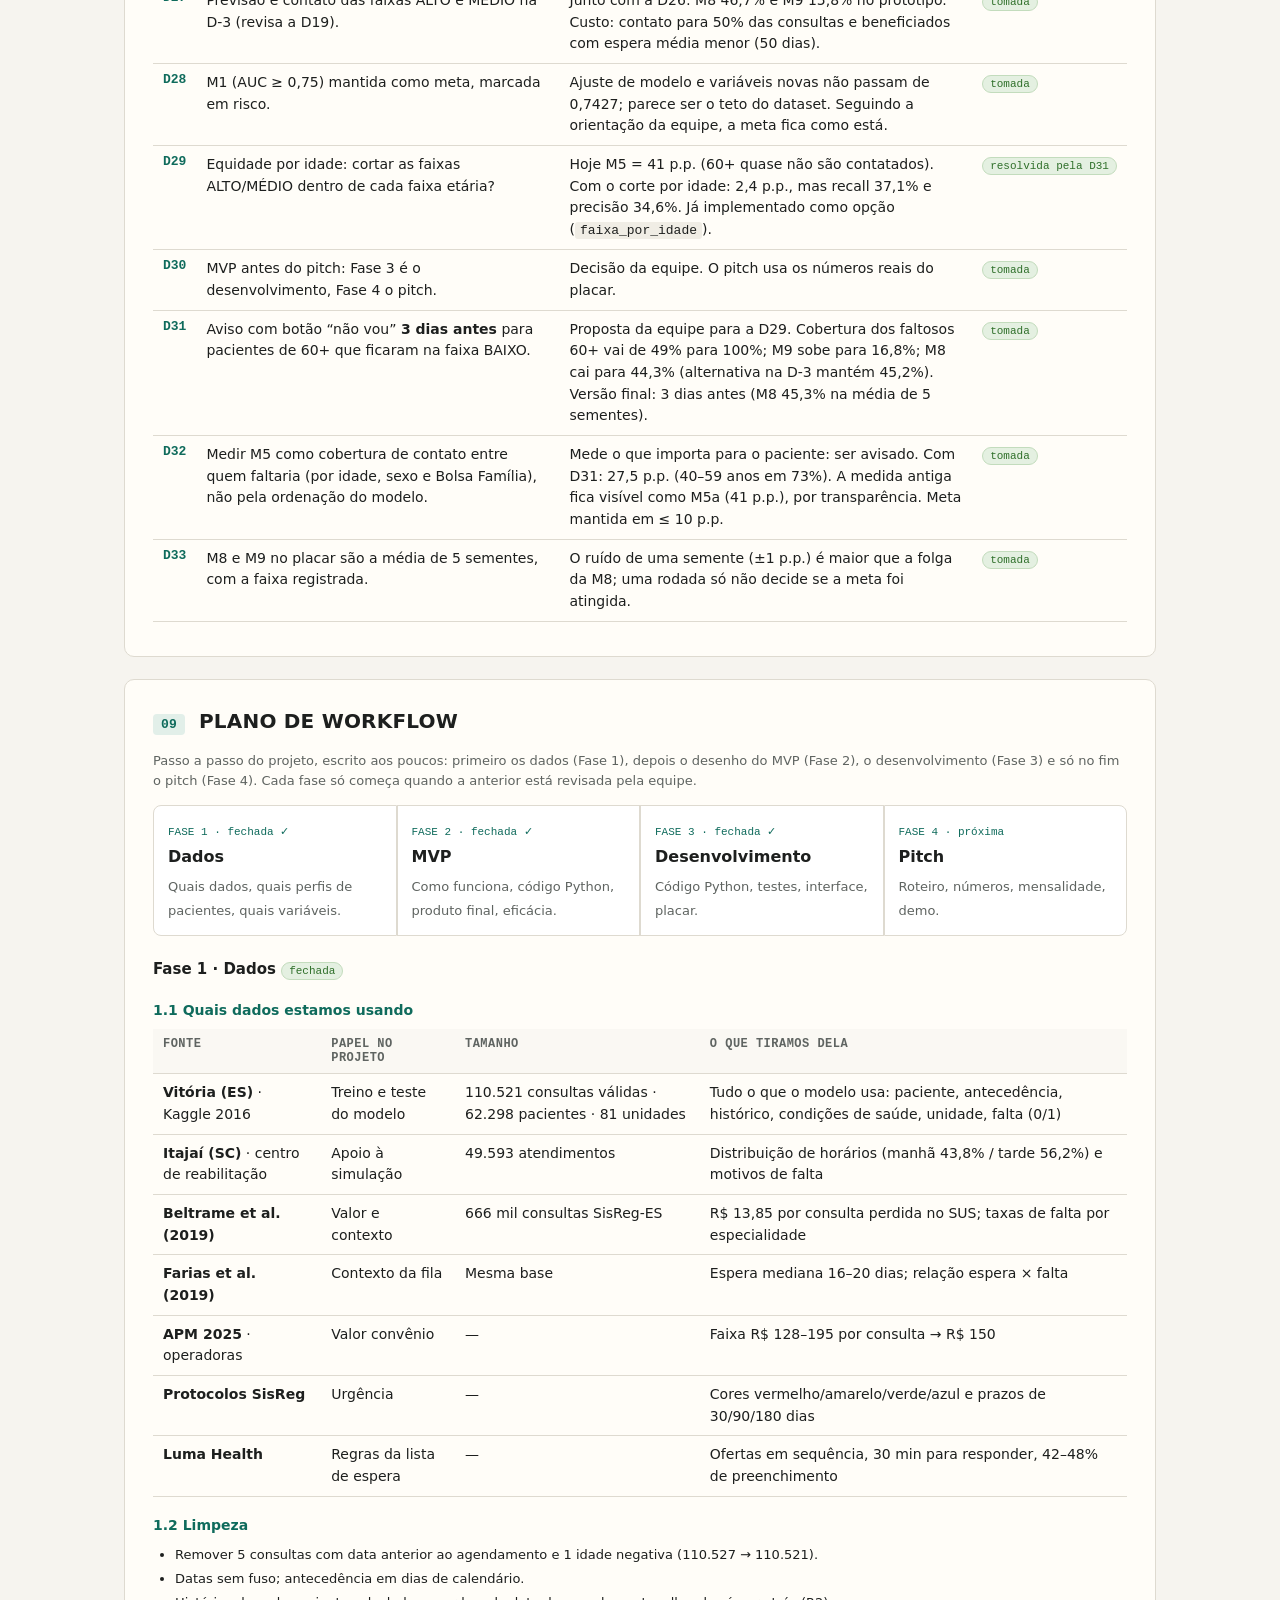
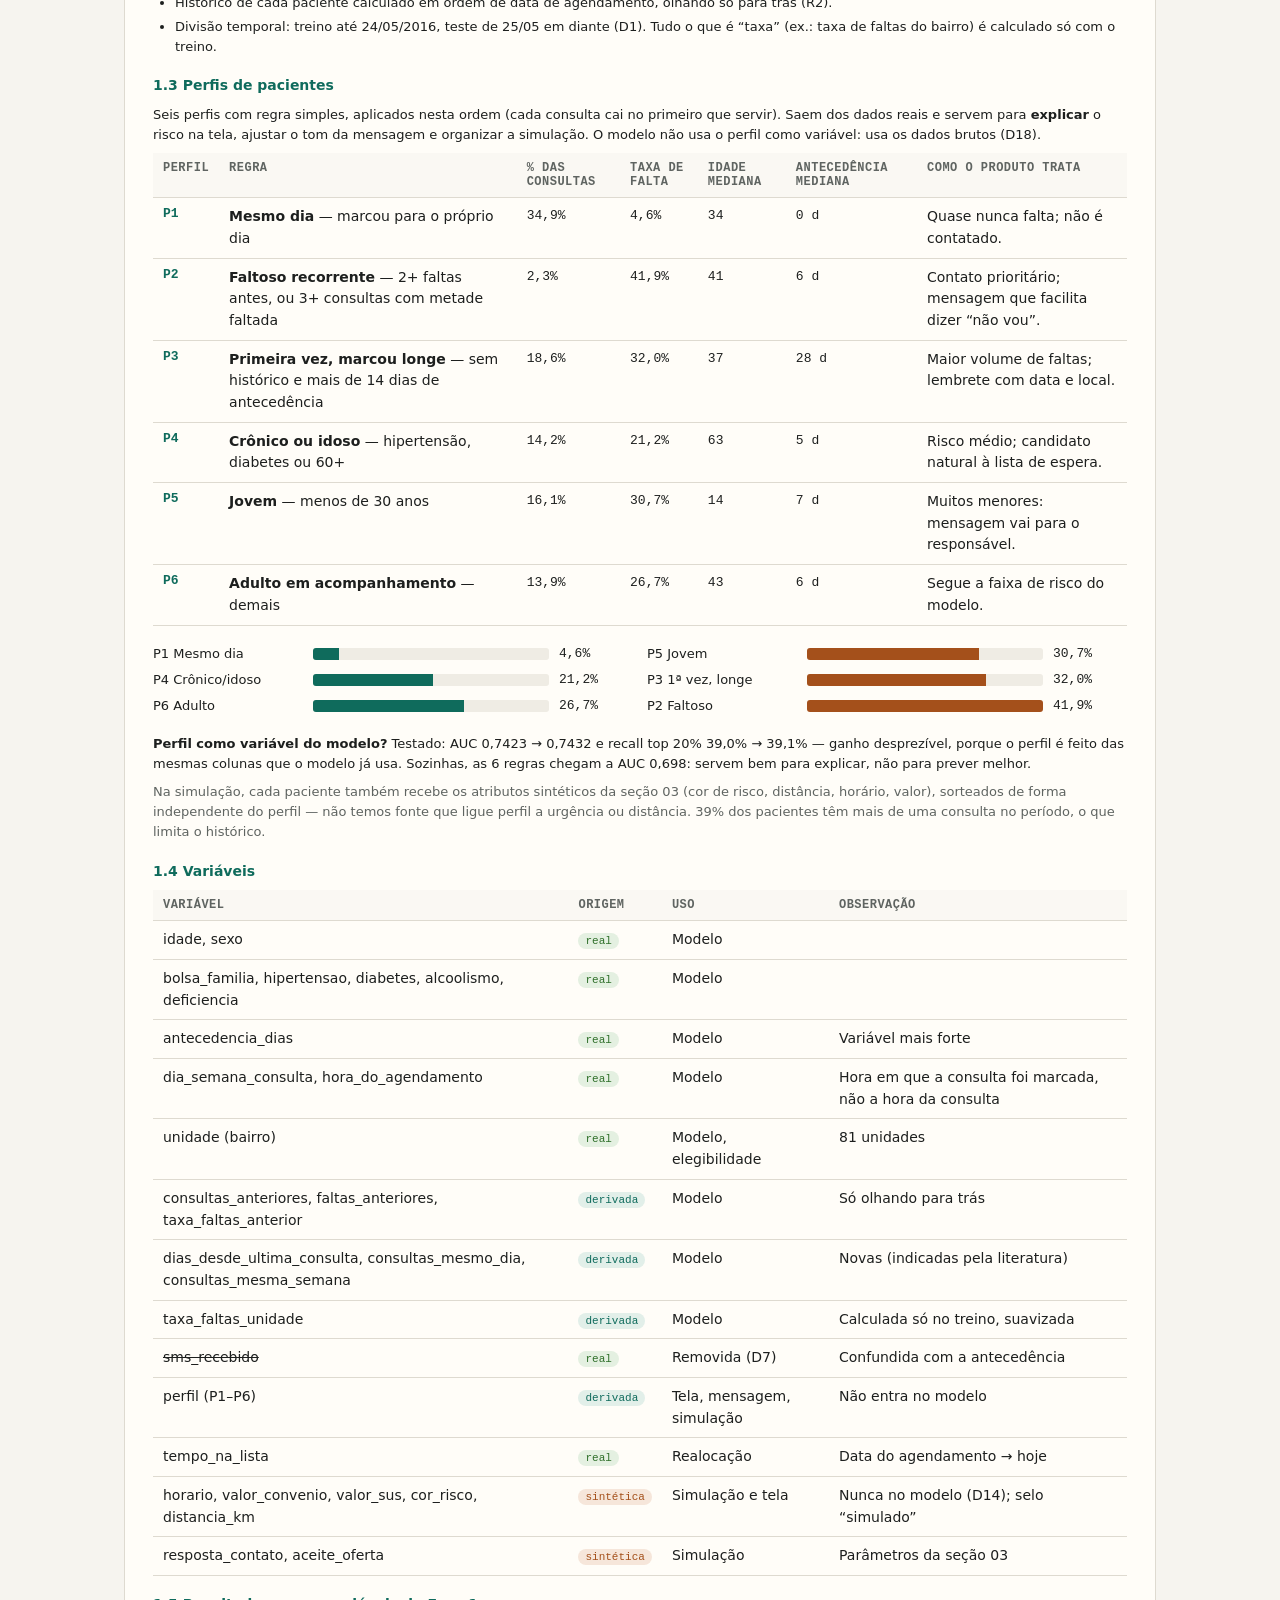
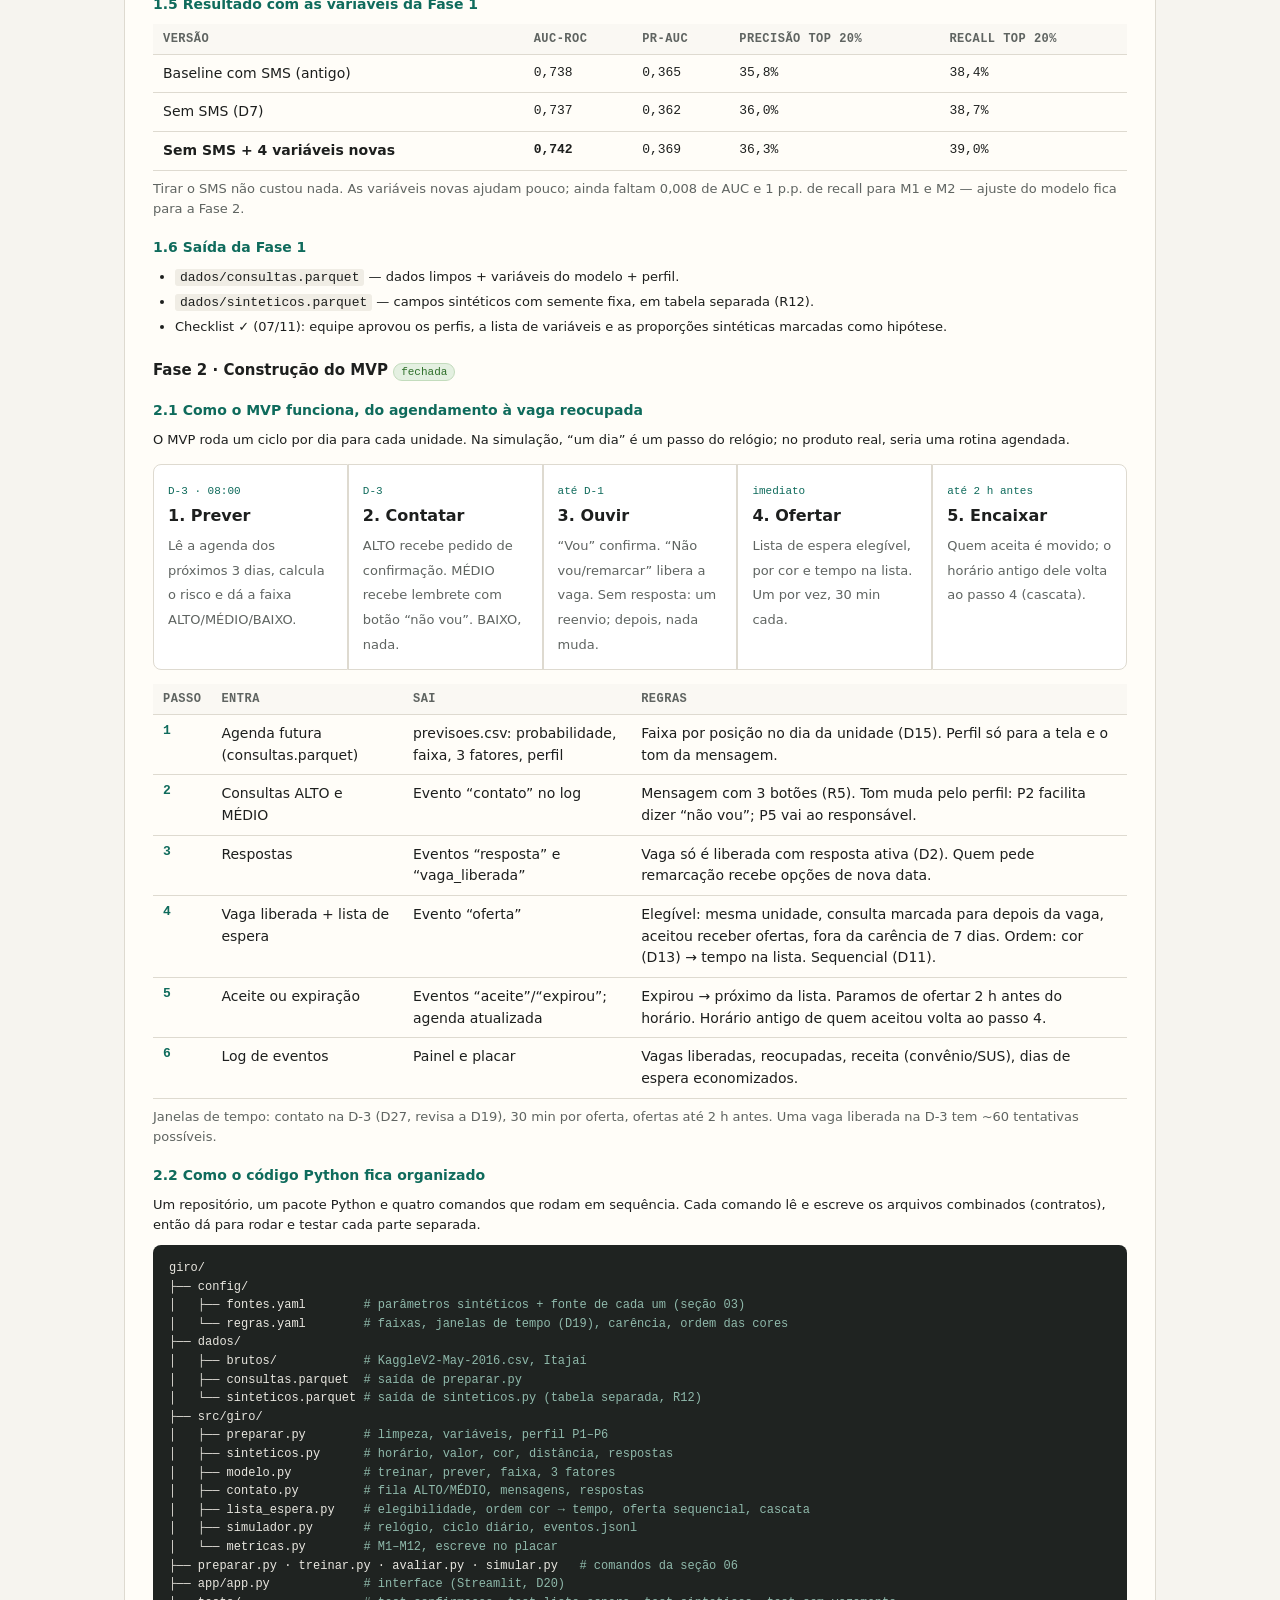
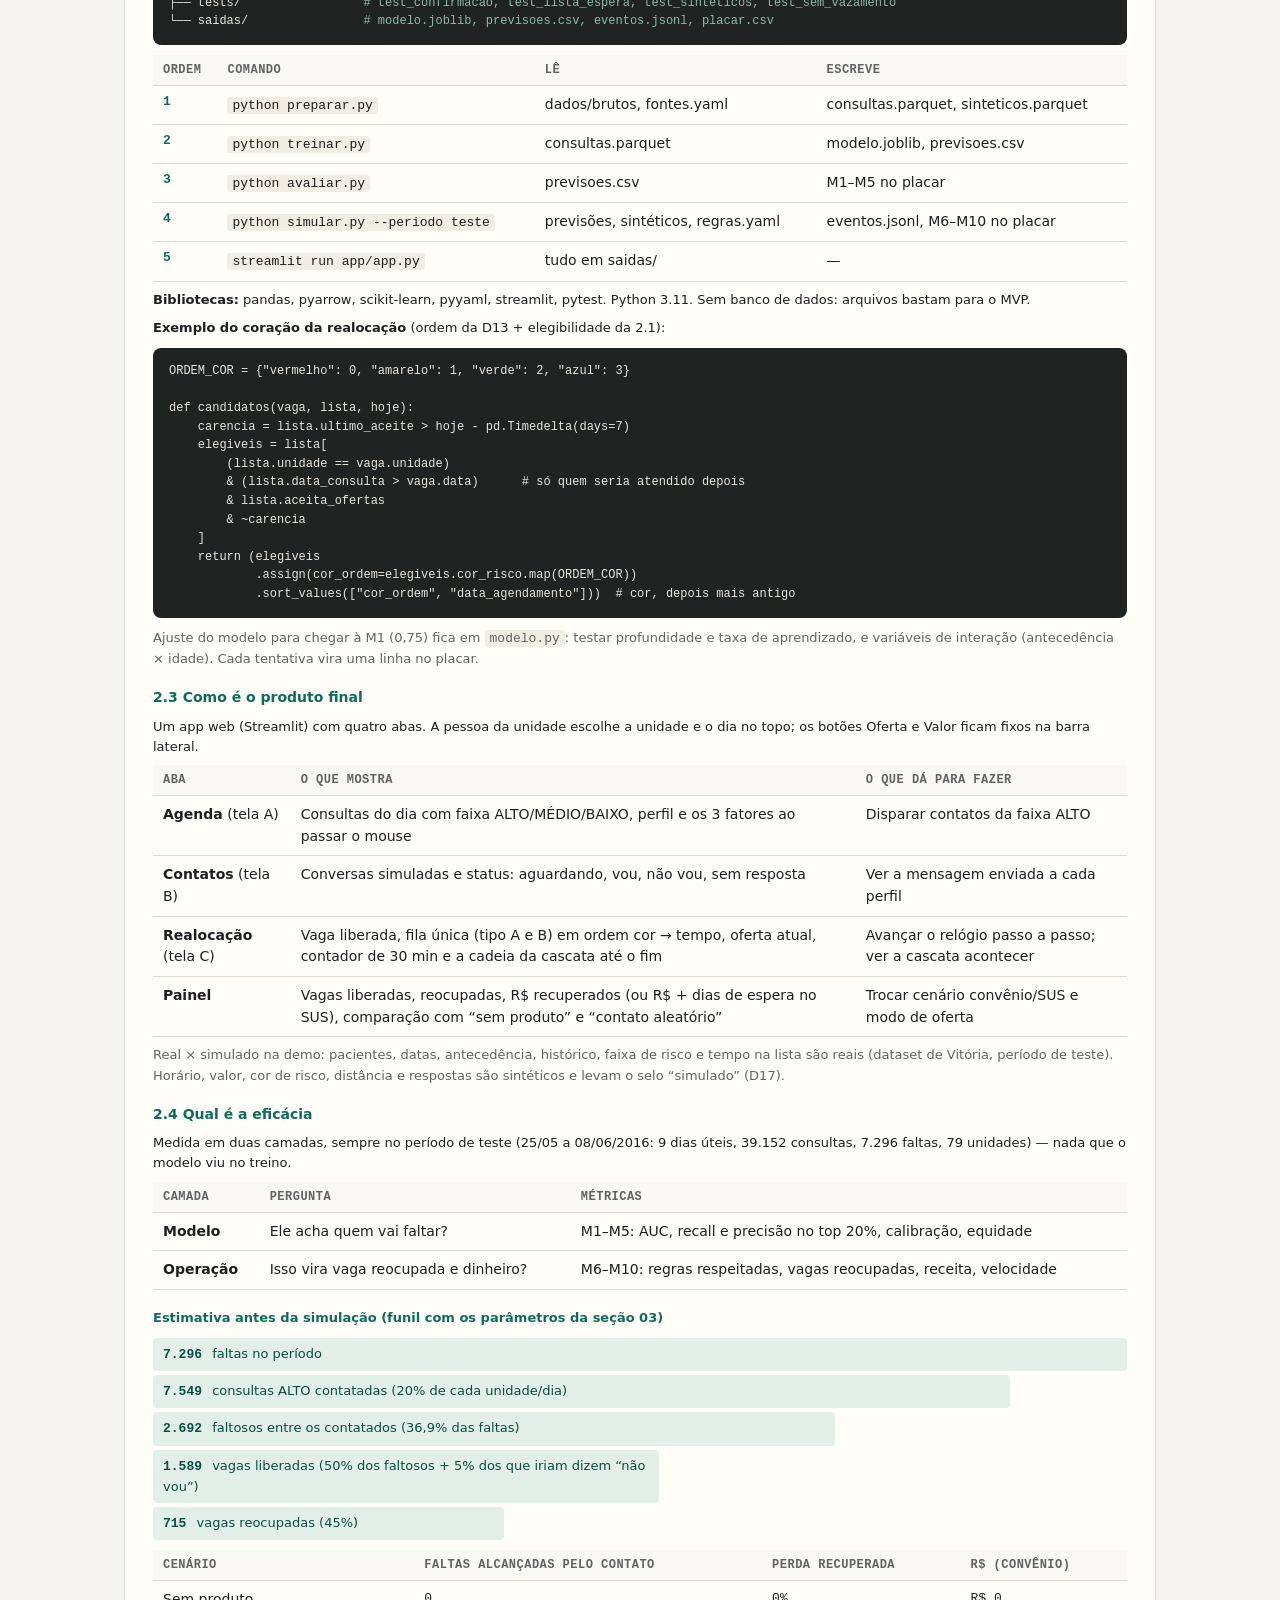
==== commit ee75b478: "Adiciona a situação "próxima" no placar das metas Metas não atingidas, mas a até 5% do valor da meta" ====
--- a/index.html
+++ b/index.html
@@ -55,6 +55,7 @@
   .tag.pend{background:#f1efe9;color:var(--muted)}
   .tag.base{background:var(--accent-soft);color:var(--accent);border-color:#bcd9cf}
   .tag.open{background:var(--warn-soft);color:var(--warn);border-color:#e9c9b1}
+  .tag.near{background:#fbf3d5;color:#8a6512;border-color:#ecdca0}
   .tag.ok{background:#e4f0e1;color:var(--ok);border-color:#c3dcbd}
   .bars{display:grid;gap:6px;margin:10px 0}
   .brow{display:grid;grid-template-columns:150px 1fr 74px;gap:10px;align-items:center;font-size:13px}
@@ -362,11 +363,11 @@
   <!-- 06 -->
   <section id="s06">
     <h2><span class="n">06</span>MÉTRICAS-ALVO</h2>
-    <p class="small muted" data-edit>Comandos são os previstos para o MVP (ainda não existem). Validação sempre com o corte temporal em 25/05/2016. Status: <span class="tag pend">pendente</span> <span class="tag base">baseline medido</span> <span class="tag ok">atingida</span> <span class="tag open">em risco</span></p>
+    <p class="small muted" data-edit>Comandos são os previstos para o MVP (ainda não existem). Validação sempre com o corte temporal em 25/05/2016. Status: <span class="tag pend">pendente</span> <span class="tag base">baseline medido</span> <span class="tag ok">atingida</span> <span class="tag near">próxima</span> (não atinge, mas fica a até 5% da meta) <span class="tag open">em risco</span></p>
     <table data-edit>
       <tr><th>ID</th><th>Meta</th><th>Como medir</th><th>Comando que mede</th><th>Status</th></tr>
-      <tr><td class="id">M1</td><td>AUC-ROC ≥ <b>0,75</b></td><td>Conjunto de teste temporal</td><td><code>python avaliar.py --metrica auc</code></td><td><span class="tag open">mvp 0,743 · abaixo</span></td></tr>
-      <tr><td class="id">M2</td><td>Recall no top 20% de risco ≥ <b>40%</b></td><td>% de todas as faltas do teste nos 20% de maior risco</td><td><code>python avaliar.py --metrica recall_top --k 0.20</code></td><td><span class="tag open">mvp 39,6% · abaixo</span></td></tr>
+      <tr><td class="id">M1</td><td>AUC-ROC ≥ <b>0,75</b></td><td>Conjunto de teste temporal</td><td><code>python avaliar.py --metrica auc</code></td><td><span class="tag near">mvp 0,743 · próxima</span></td></tr>
+      <tr><td class="id">M2</td><td>Recall no top 20% de risco ≥ <b>40%</b></td><td>% de todas as faltas do teste nos 20% de maior risco</td><td><code>python avaliar.py --metrica recall_top --k 0.20</code></td><td><span class="tag near">mvp 39,6% · próxima</span></td></tr>
       <tr><td class="id">M3</td><td>Precisão no top 20% ≥ <b>36%</b> (≈ 2× a taxa base)</td><td>% de faltas reais entre os contatados</td><td><code>python avaliar.py --metrica precisao_top --k 0.20</code></td><td><span class="tag ok">mvp 36,9%</span></td></tr>
       <tr><td class="id">M4</td><td>Erro de calibração (ECE) ≤ <b>0,03</b></td><td>Probabilidade prevista × taxa real, em 10 faixas</td><td><code>python avaliar.py --metrica ece</code></td><td><span class="tag ok">mvp 0,028</span></td></tr>
       <tr><td class="id">M5</td><td>Diferença ≤ <b>10 p.p.</b> entre grupos na chance de quem faltaria receber contato</td><td>Cobertura de contato entre faltosos, por faixa etária, sexo e Bolsa Família (D32). M5a, ordenação do modelo, segue como informativo.</td><td><code>python simular.py</code> (resumo: <code>M5_cobertura_gap_pp</code>)</td><td><span class="tag open">final 27,5 p.p. · abaixo</span></td></tr>
@@ -823,7 +824,7 @@
       <tr><th>Contatos</th><th>Vagas liberadas</th><th>Vagas recuperadas</th><th>M8</th><th>M9</th><th>R$ convênio (9 dias úteis)</th><th>Por unidade/mês</th><th>Cobertura dos faltosos</th></tr>
       <tr><td class="mono">24.717 (63%)</td><td class="mono">3.113</td><td class="mono">1.234</td><td class="mono">45,3% <span class="muted">(44,5–46,2)</span></td><td class="mono">17,0% <span class="muted">(16,6–17,4)</span></td><td class="mono">R$ 195 mil</td><td class="mono">R$ 6,0 mil</td><td class="mono">0–17: 86% · 18–39: 89% · 40–59: 72% · 60+: 100%</td></tr>
     </table>
-    <p class="small muted" data-edit>Contato sorteado com o mesmo volume, sem modelo: R$ 130 mil. Atingidas: M3, M4, M6–M12. Abaixo: M1 (teto do dataset), M2 (0,4 p.p.) e M5 (40–59 anos com 72% de cobertura).</p>
+    <p class="small muted" data-edit>Contato sorteado com o mesmo volume, sem modelo: R$ 130 mil. Atingidas: M3, M4, M6–M12. Próximas: M1 (teto do dataset, faltam 0,007 de AUC) e M2 (faltam 0,4 p.p.). Abaixo: M5 (40–59 anos com 72% de cobertura).</p>
 
     <h3>Fase 4 · Pitch <span class="tag pend">próxima</span></h3>
     <p class="small muted" data-edit>Roteiro, números do placar, preço da mensalidade e demo.</p>
@@ -847,7 +848,7 @@
       <tr><td class="mono">08/11 01:05</td><td>mvp-v2</td><td class="mono">0,743</td><td class="mono">39,6%</td><td class="mono">36,9%</td><td class="mono">0,028</td><td class="mono">41,1</td><td class="mono">0</td><td class="mono">100%</td><td class="mono">43,4%</td><td class="mono">16,4%</td><td class="mono">0,4 ms</td><td class="mono">100%</td><td class="mono">100%</td><td>Aviso D-2 para 60+ (D31)</td></tr>
       <tr><td class="mono">08/11 01:22</td><td><b>mvp-final</b></td><td class="mono">0,743</td><td class="mono">39,6%</td><td class="mono">36,9%</td><td class="mono">0,028</td><td class="mono">27,5*</td><td class="mono">0</td><td class="mono">100%</td><td class="mono">45,3%</td><td class="mono">17,0%</td><td class="mono">0,4 ms</td><td class="mono">100%</td><td class="mono">100%</td><td>Aviso D-3 para 60+; M5 = cobertura; M8/M9 média de 5 sementes</td></tr>
     </table>
-    <p class="small muted">* A partir da mvp-final, M5 mede a cobertura de contato (D32); nas linhas anteriores, a ordenação do modelo (hoje M5a = 41,1). Versão final — atingidas: M3, M4, M6–M12; abaixo: M1, M2 e M5. Histórico em <code>saidas/placar.csv</code>.</p>
+    <p class="small muted">* A partir da mvp-final, M5 mede a cobertura de contato (D32); nas linhas anteriores, a ordenação do modelo (hoje M5a = 41,1). Versão final — atingidas: M3, M4, M6–M12; próximas: M1 e M2; abaixo: M5. Histórico em <code>saidas/placar.csv</code>.</p>
   </section>
 </main>
 
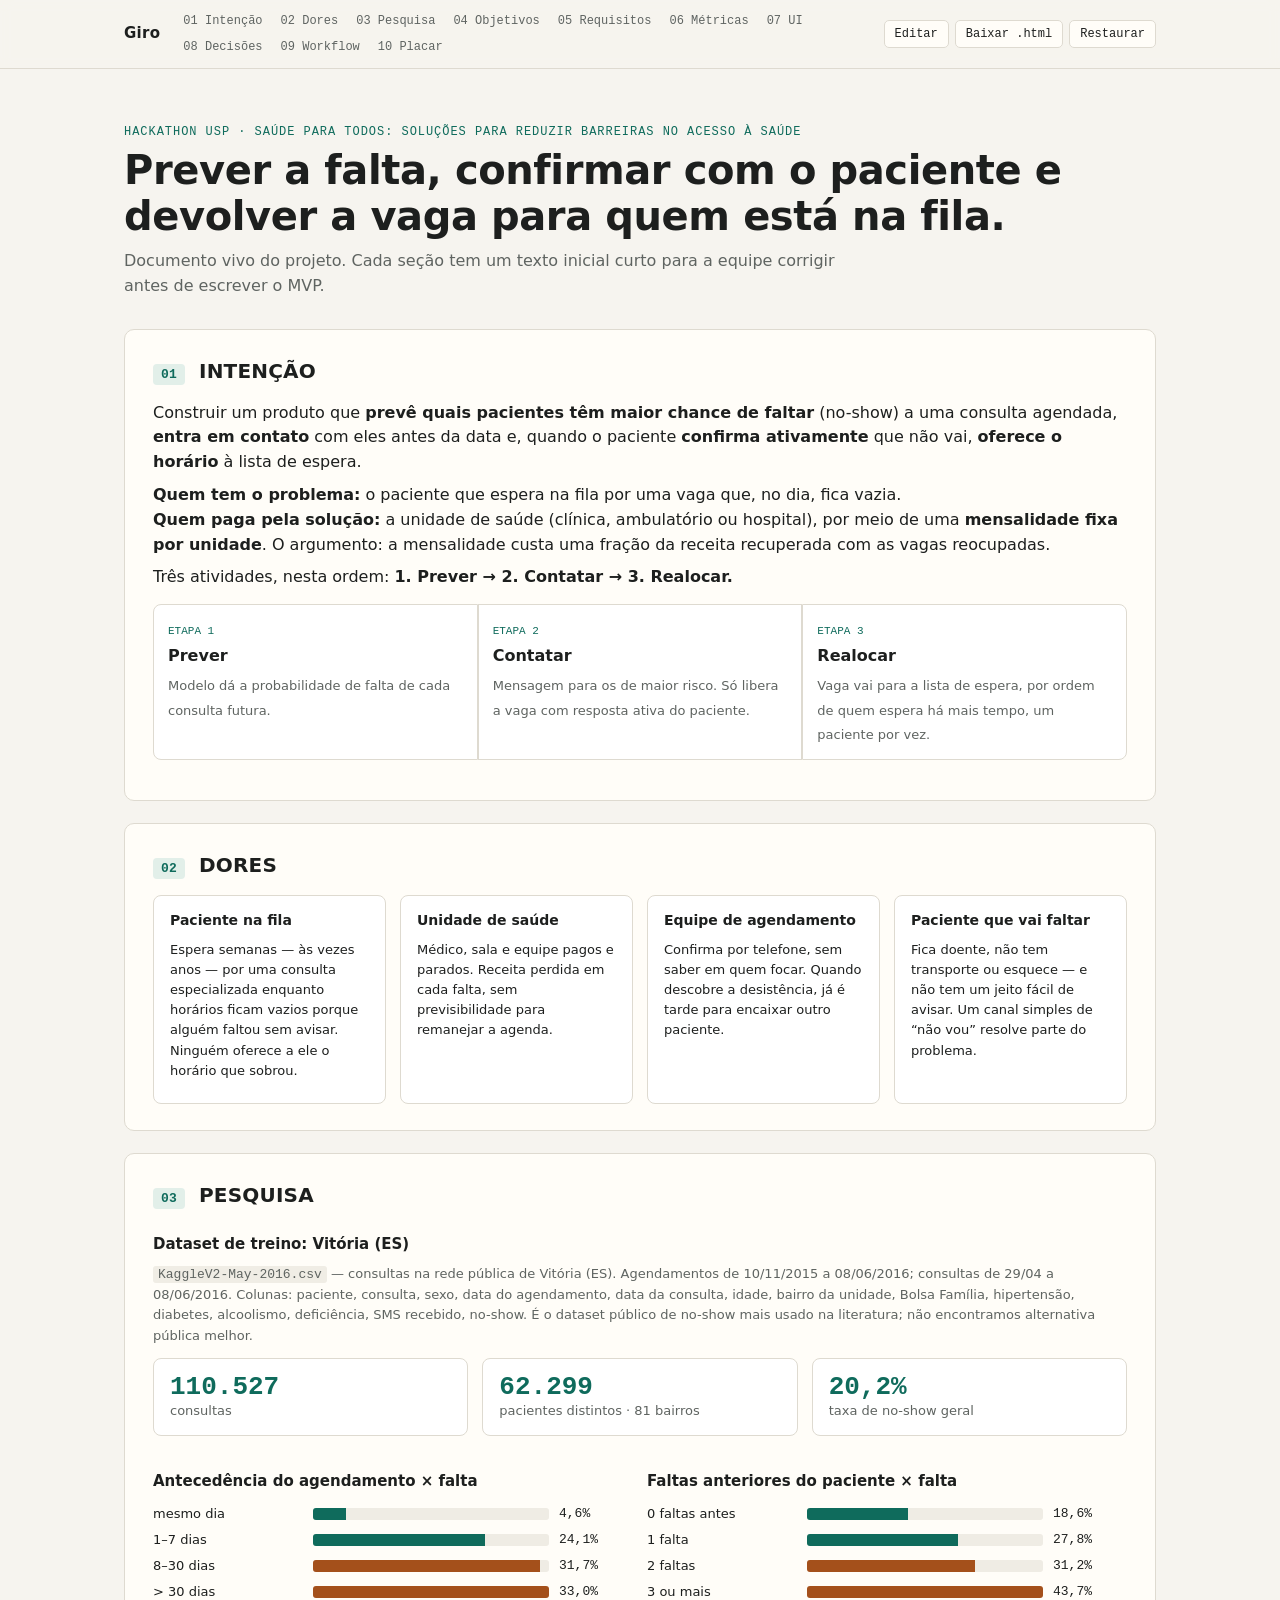
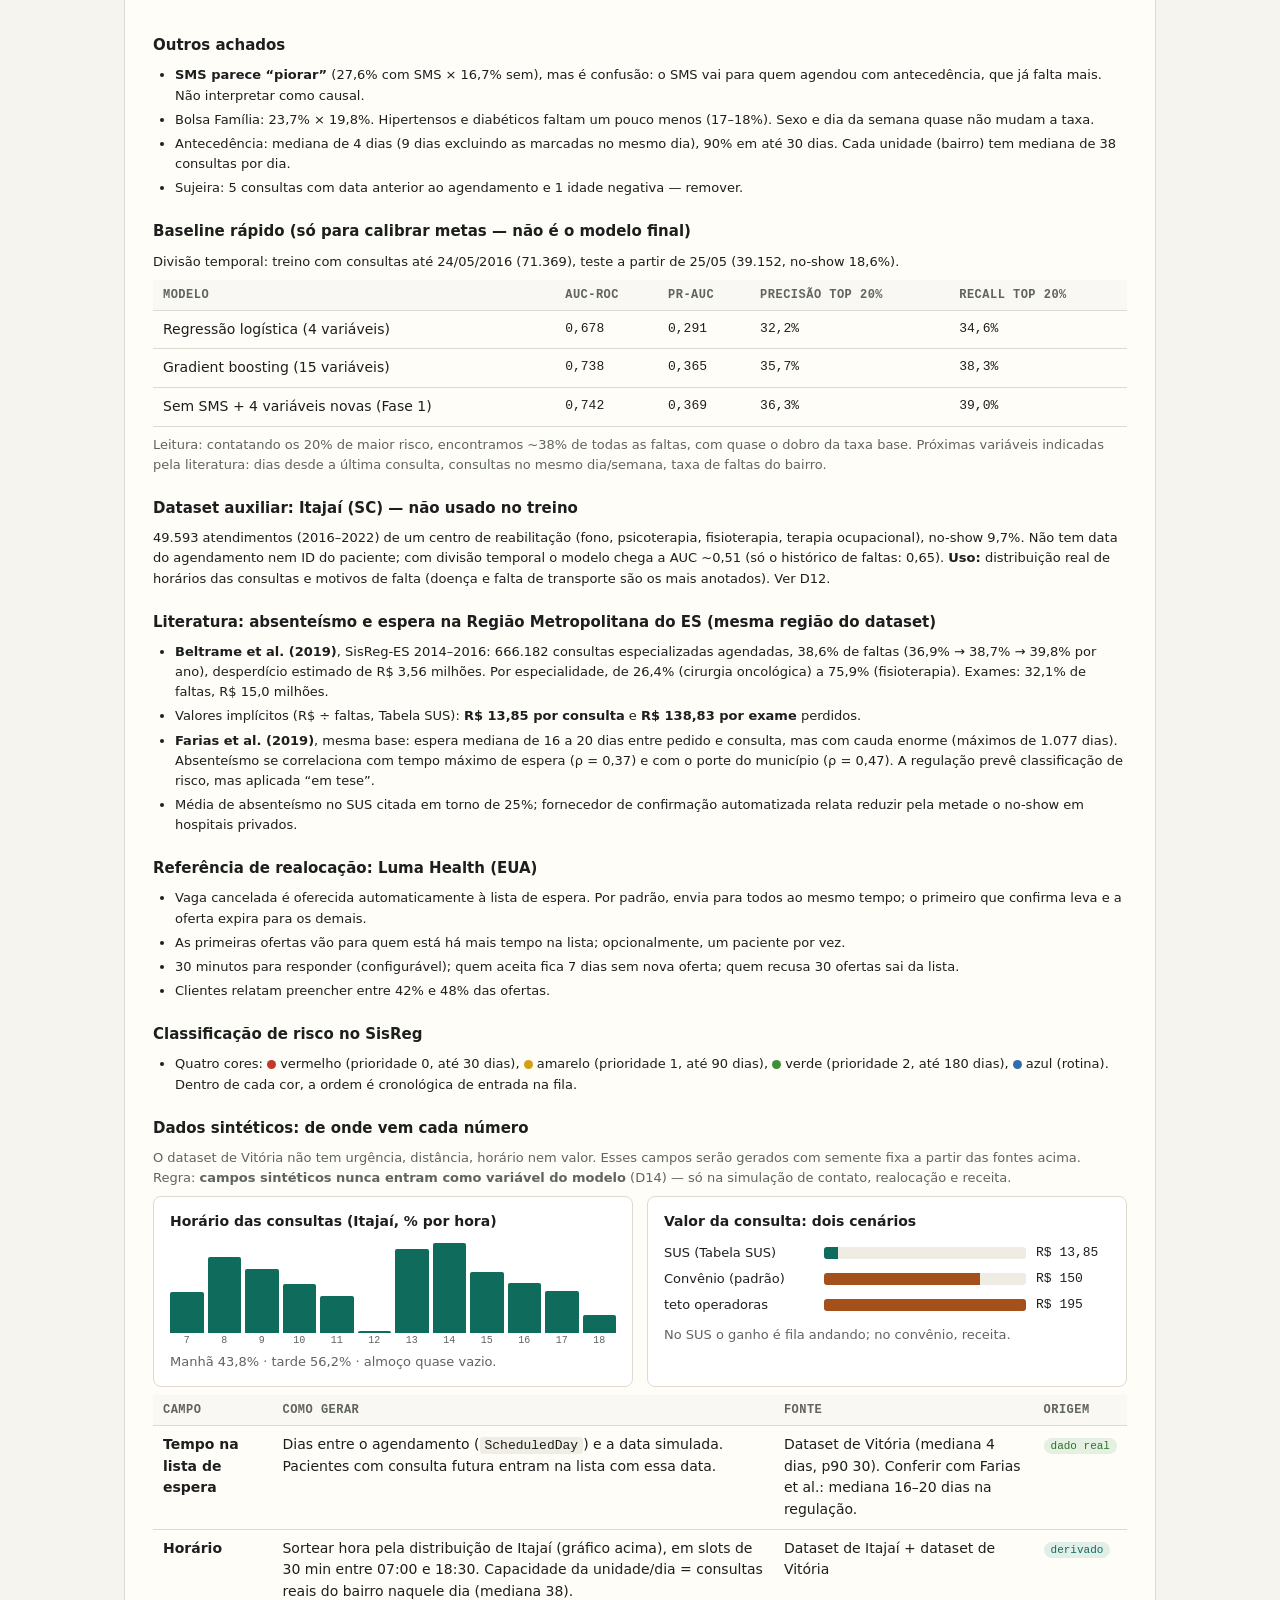
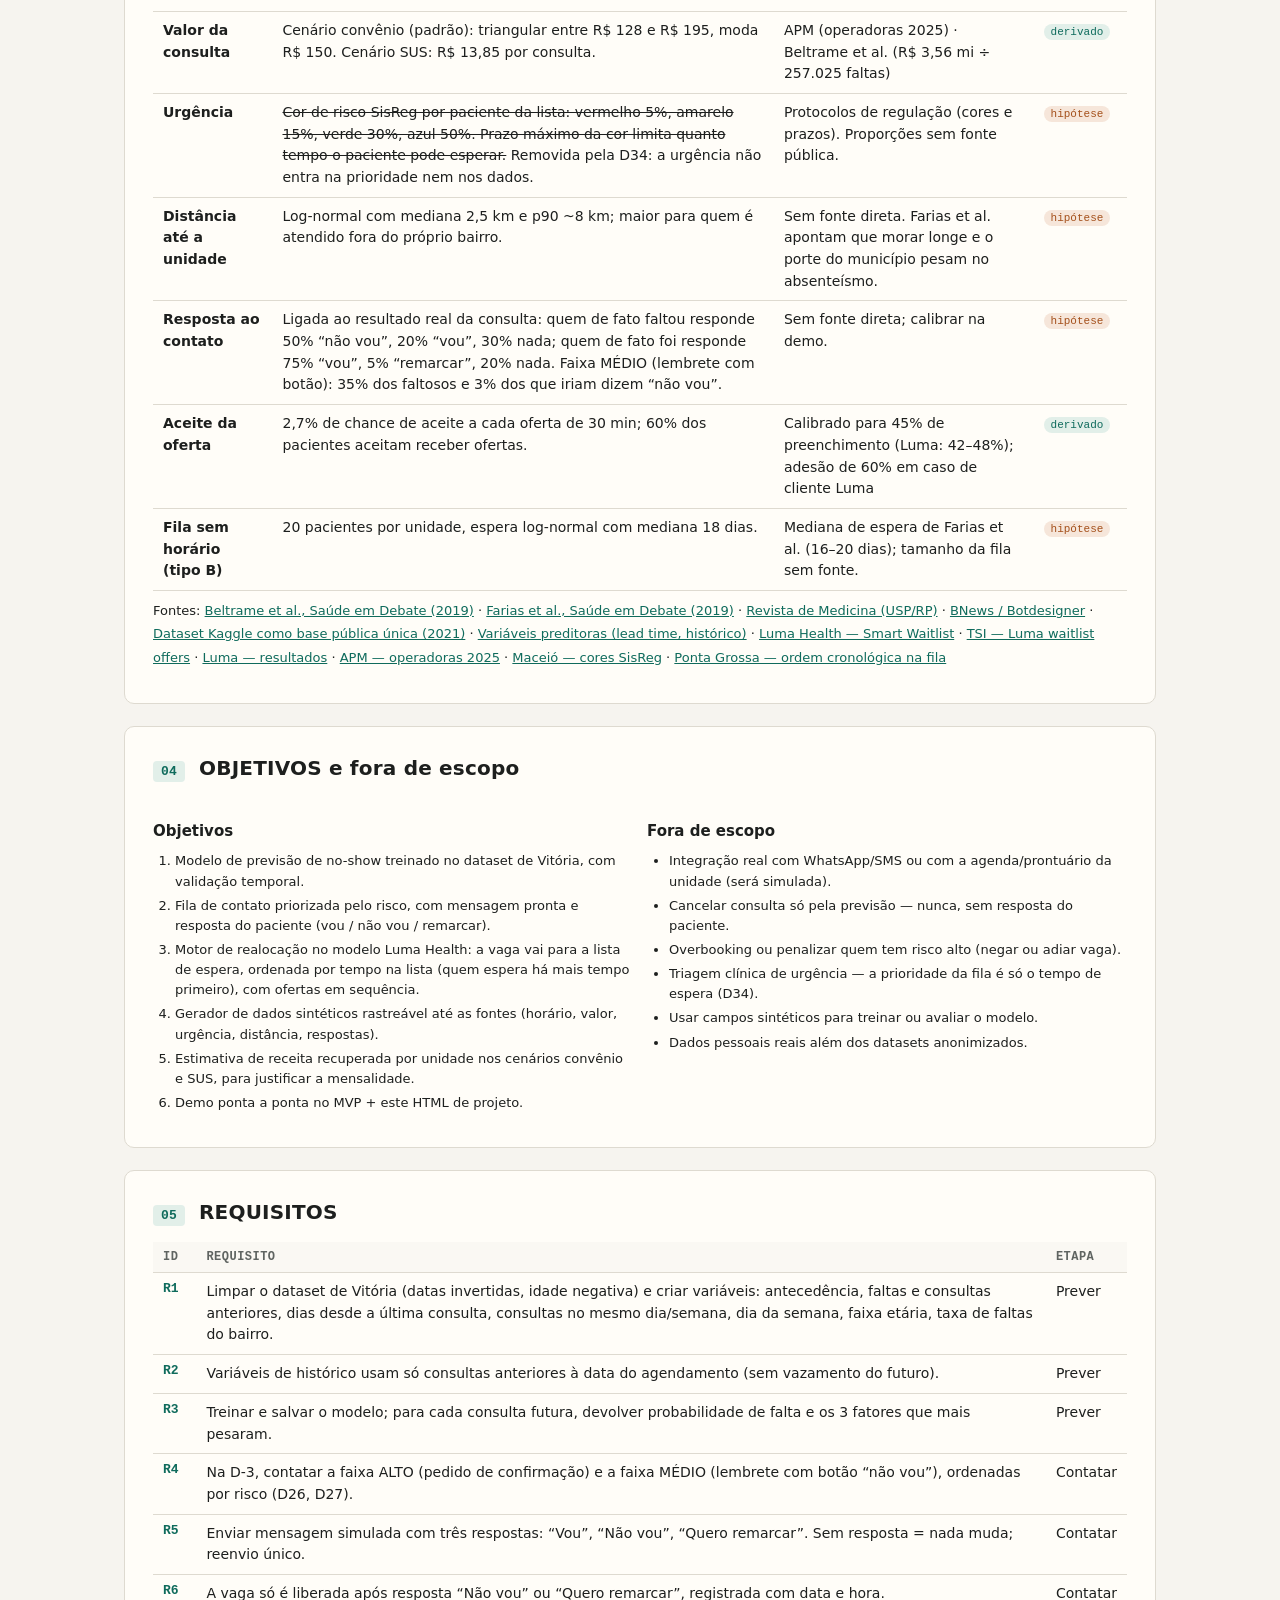
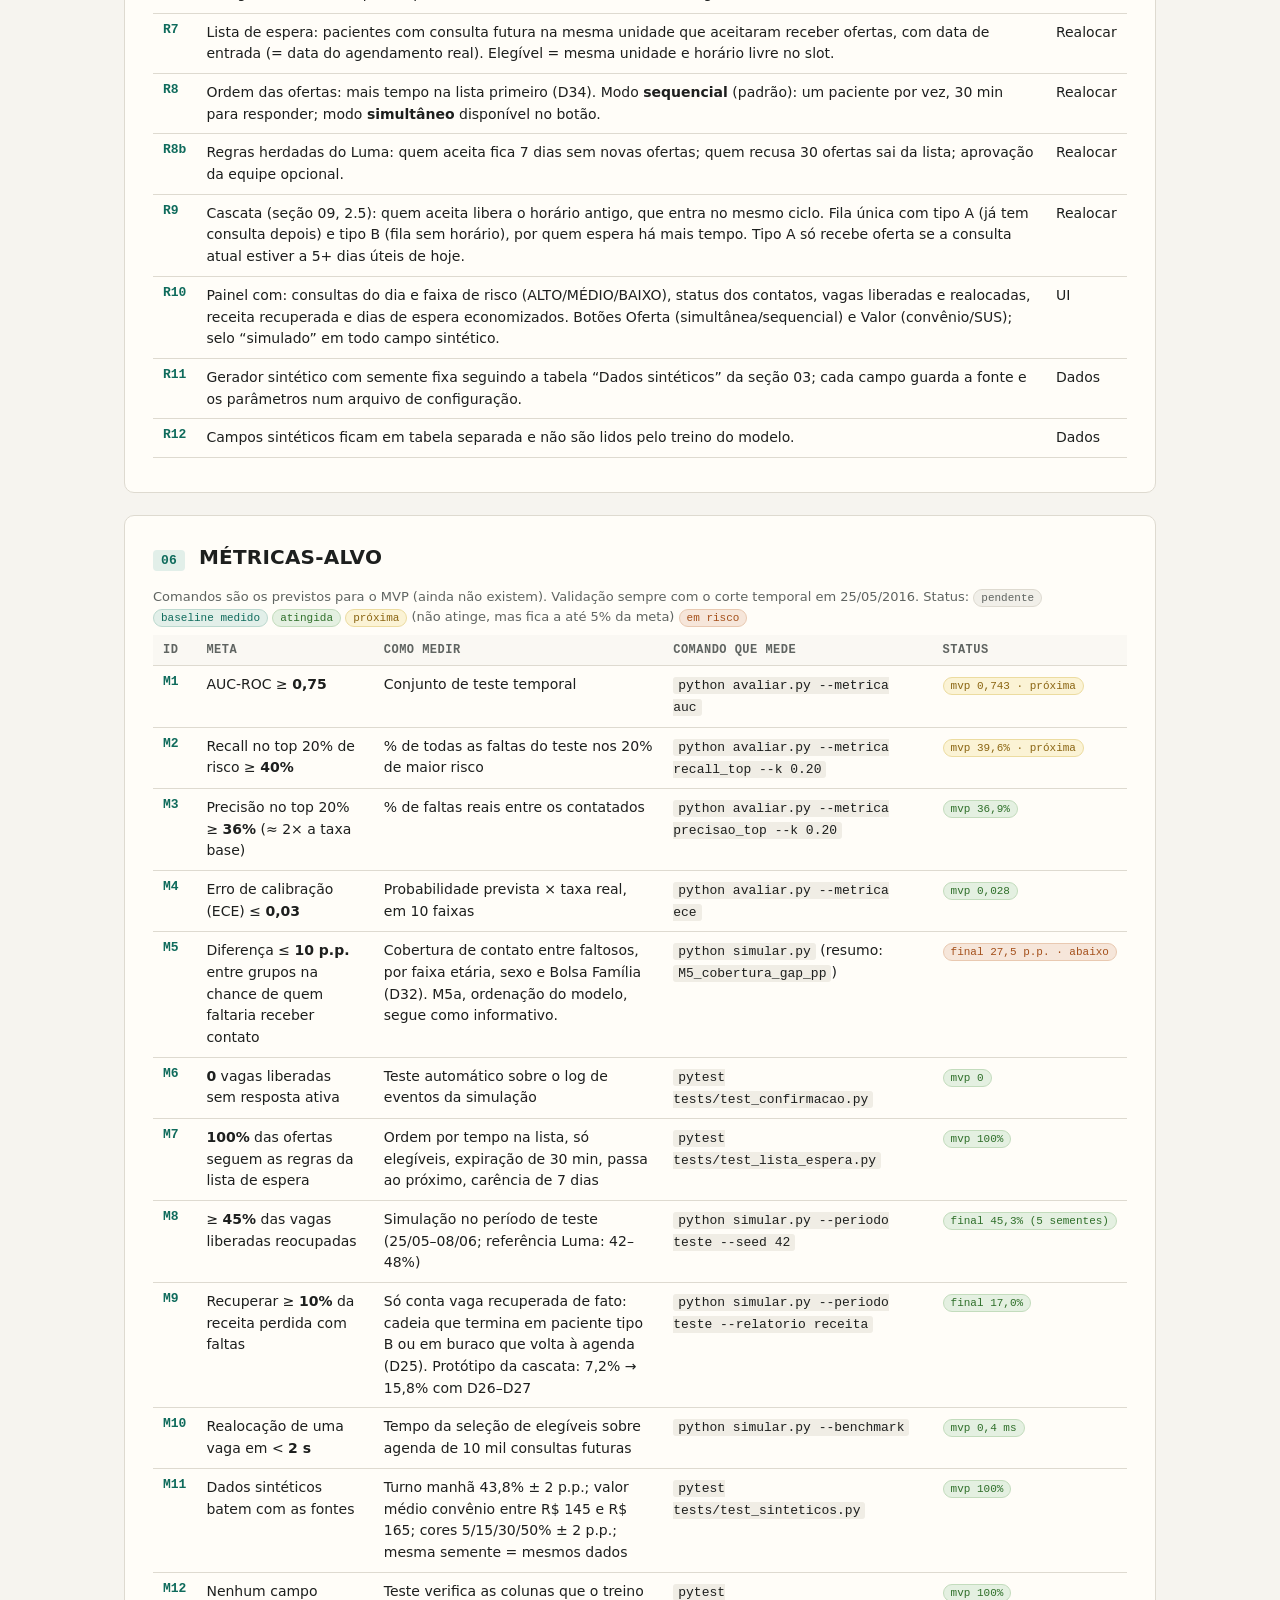
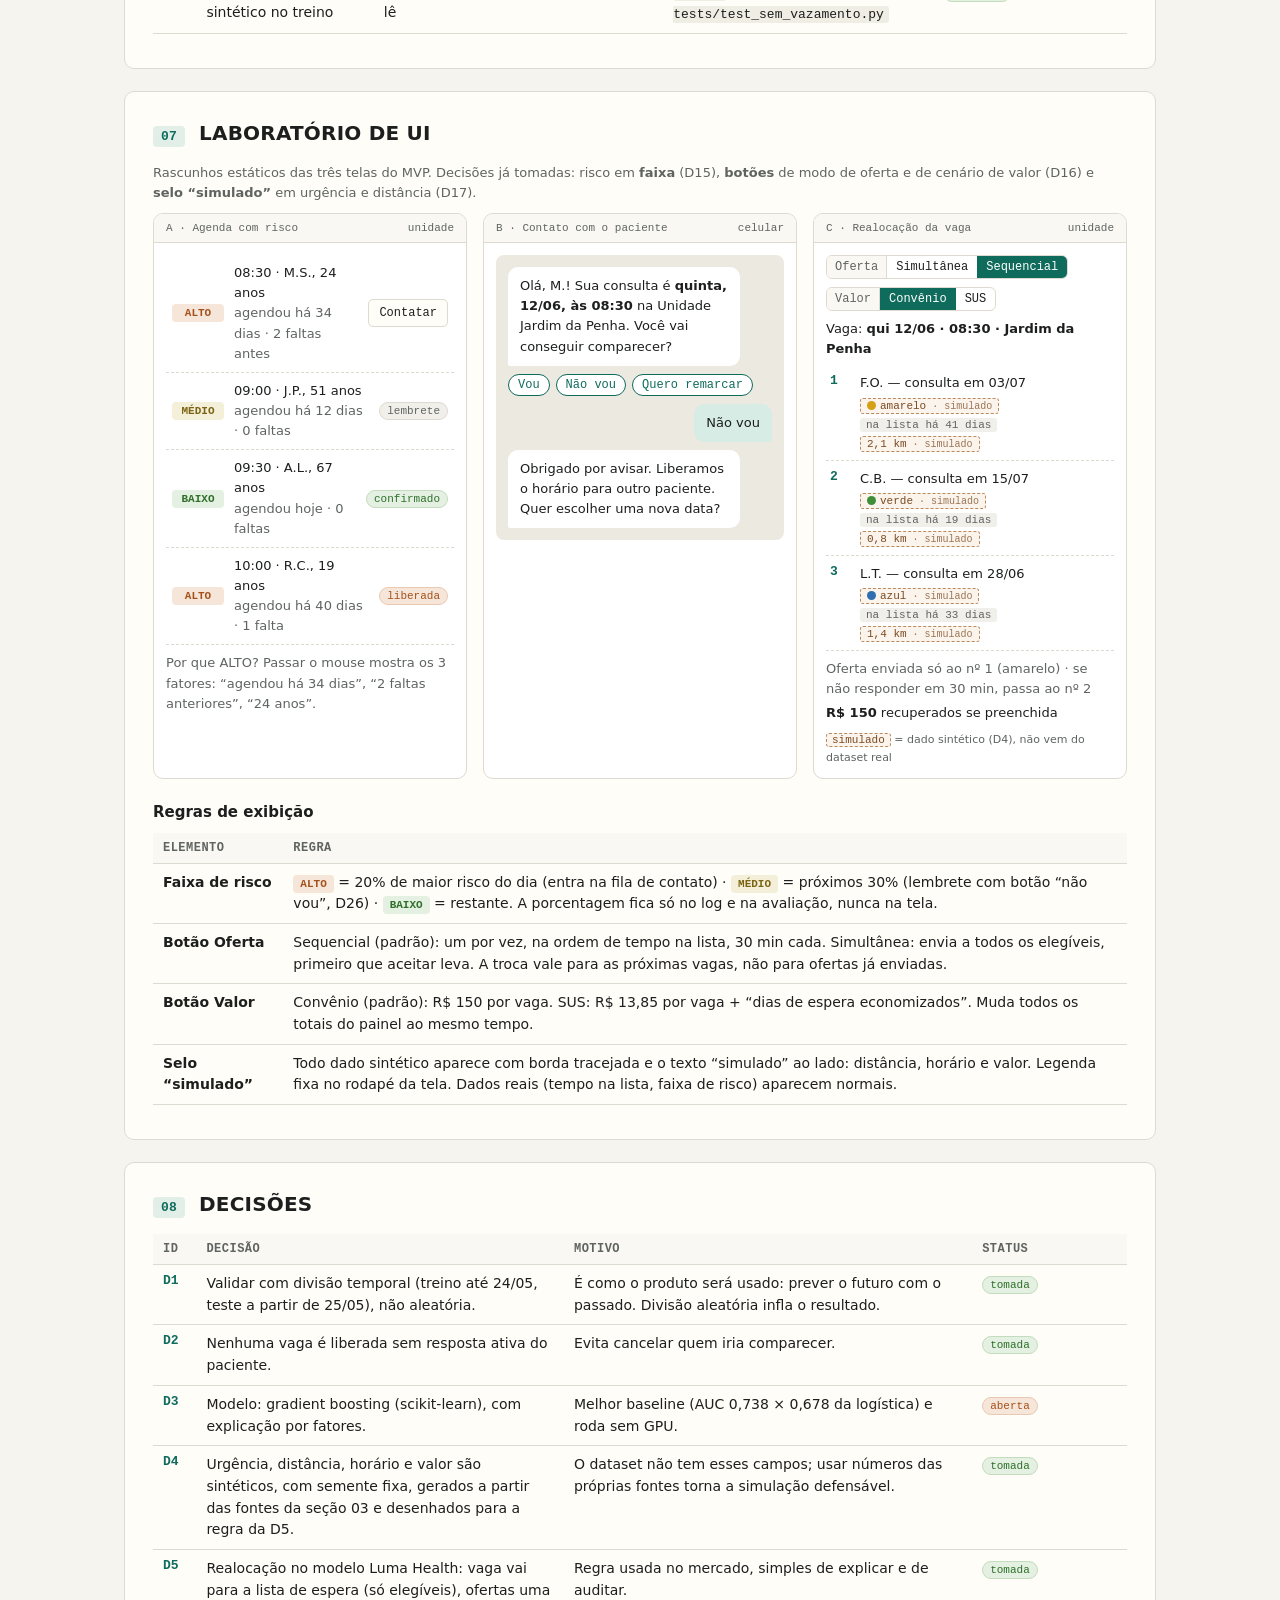
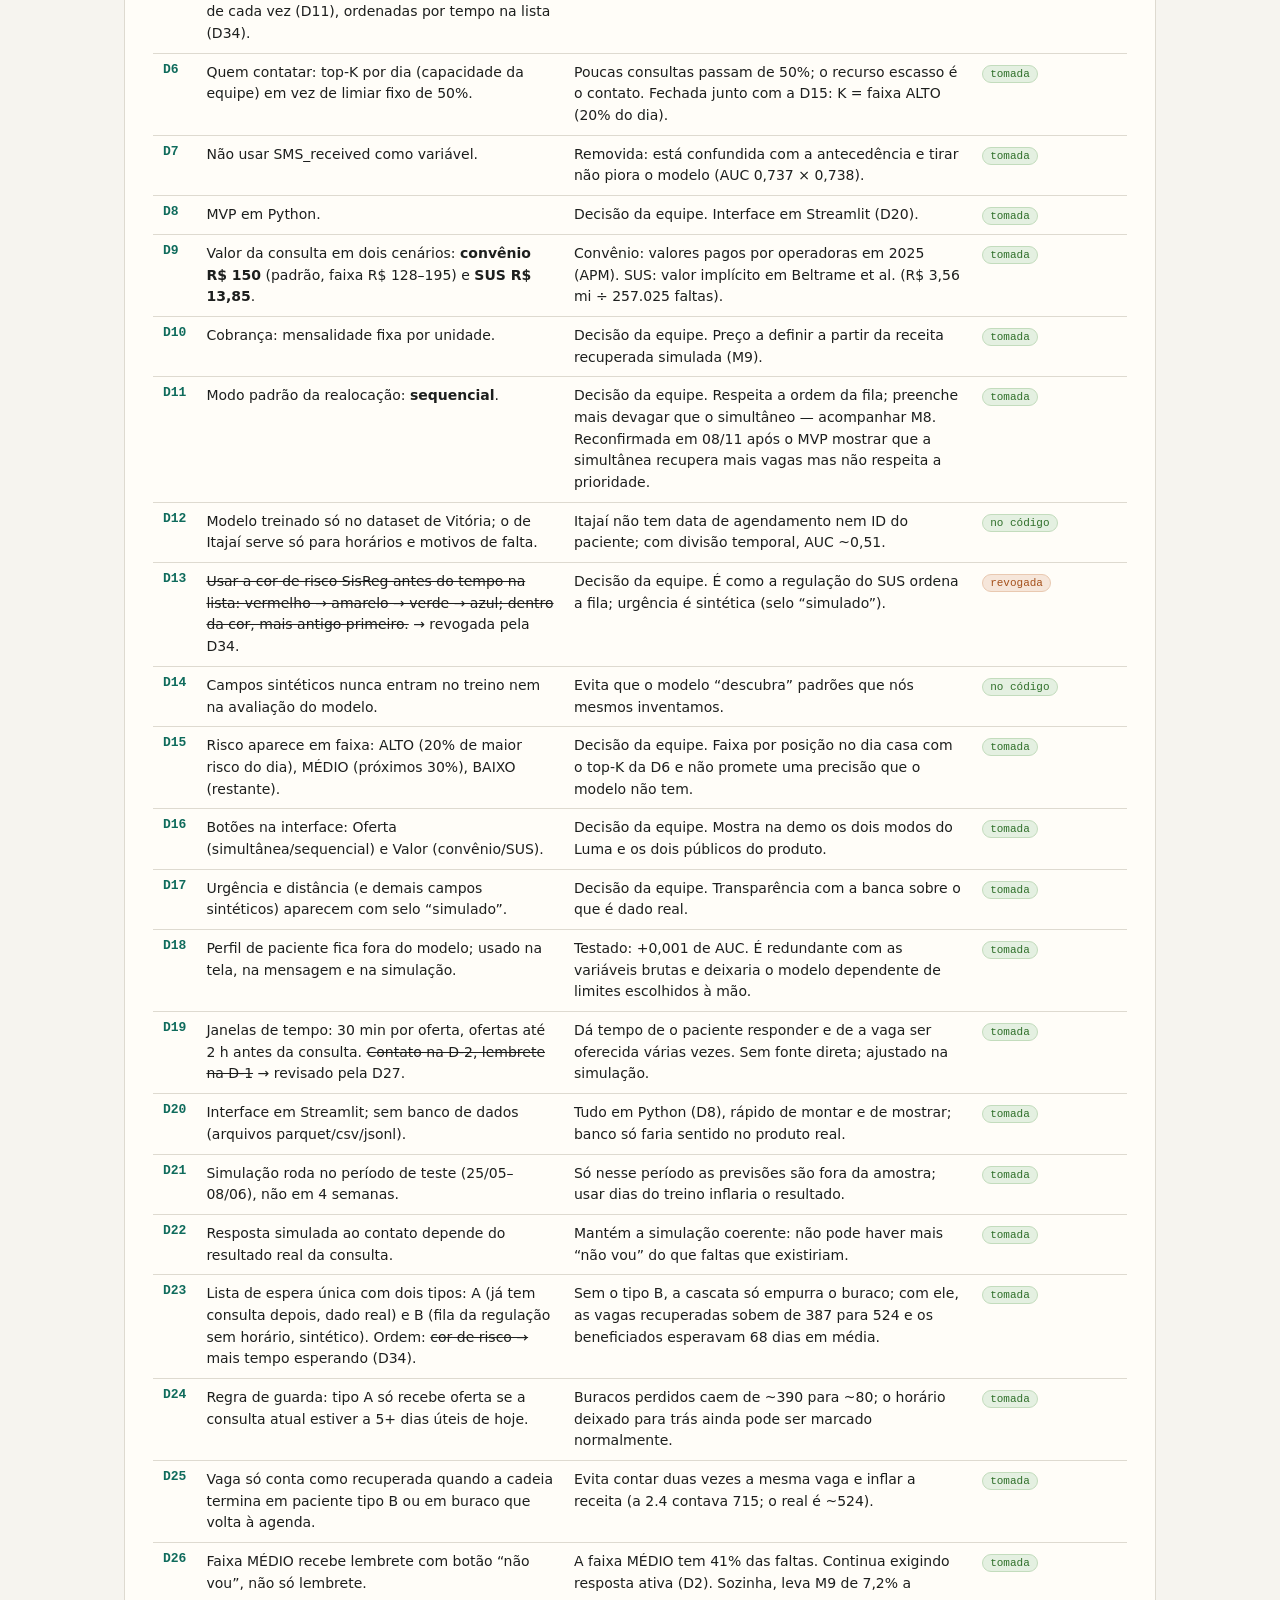
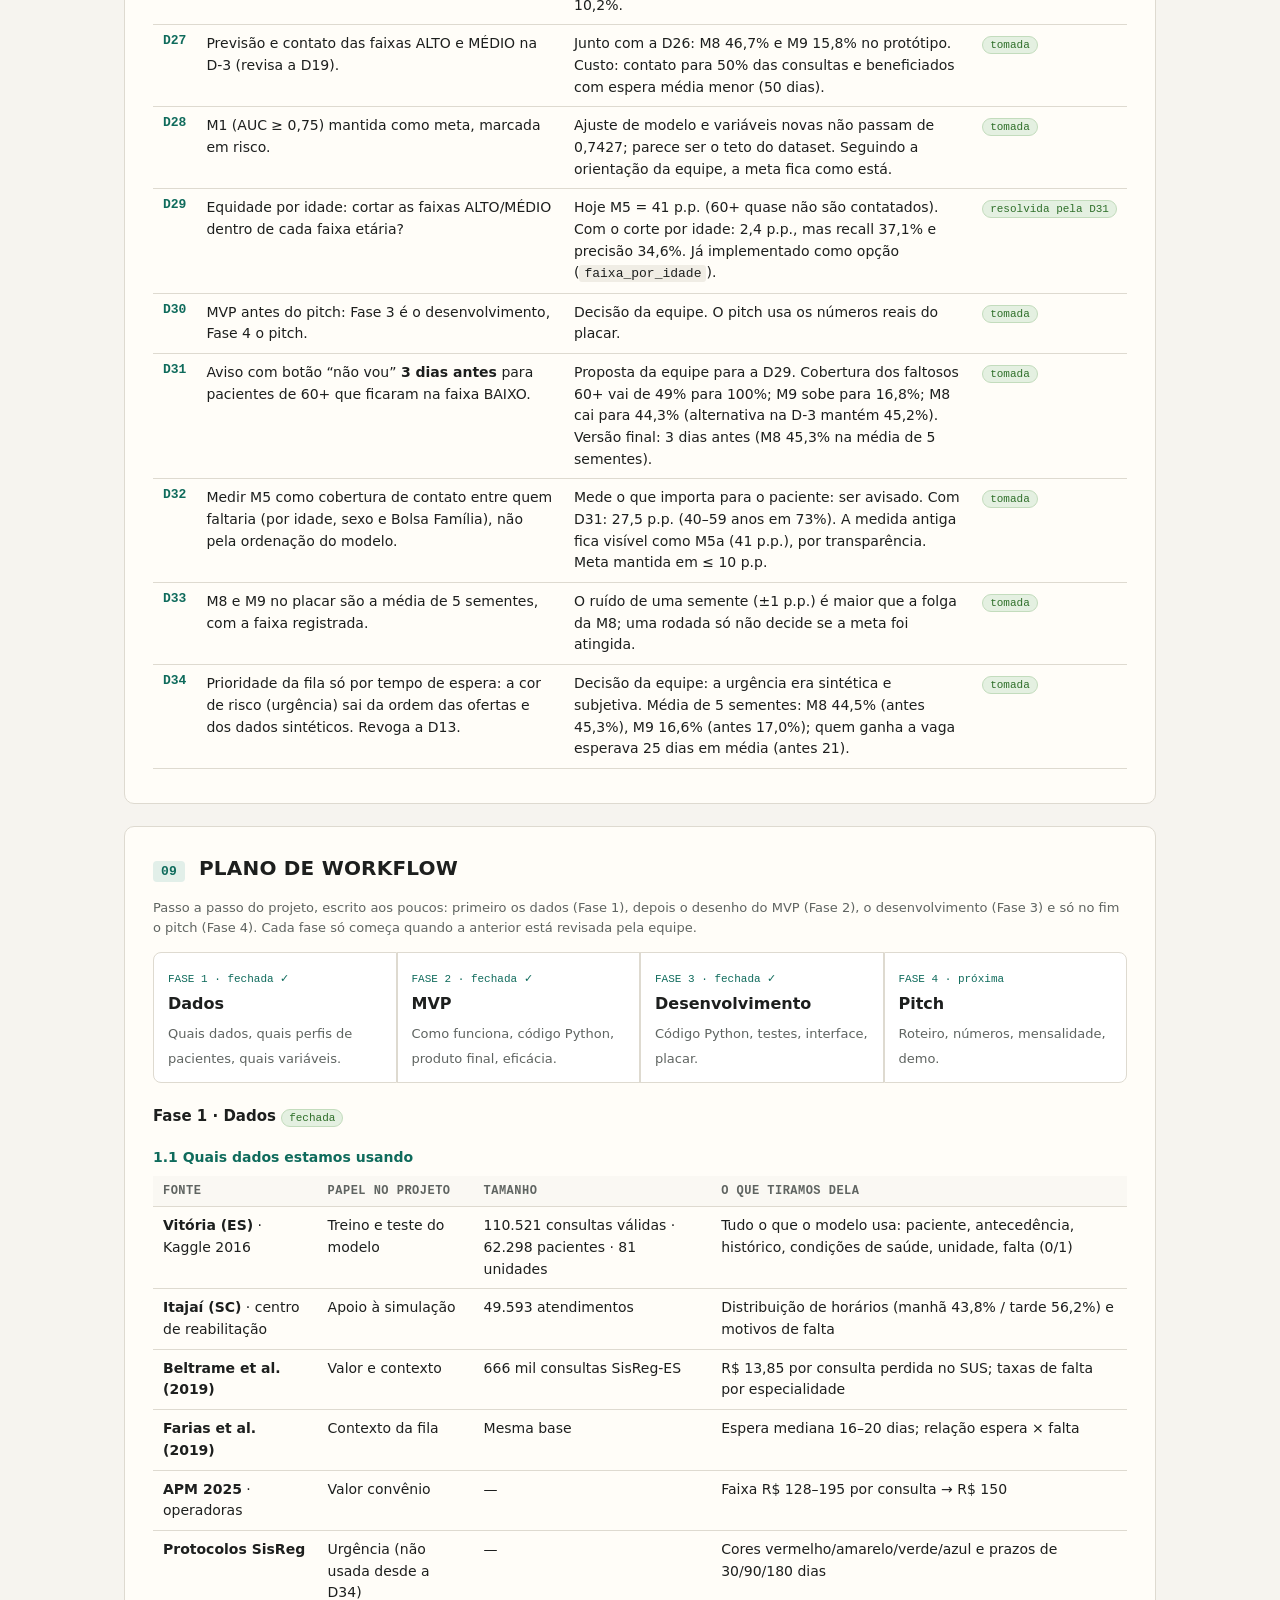
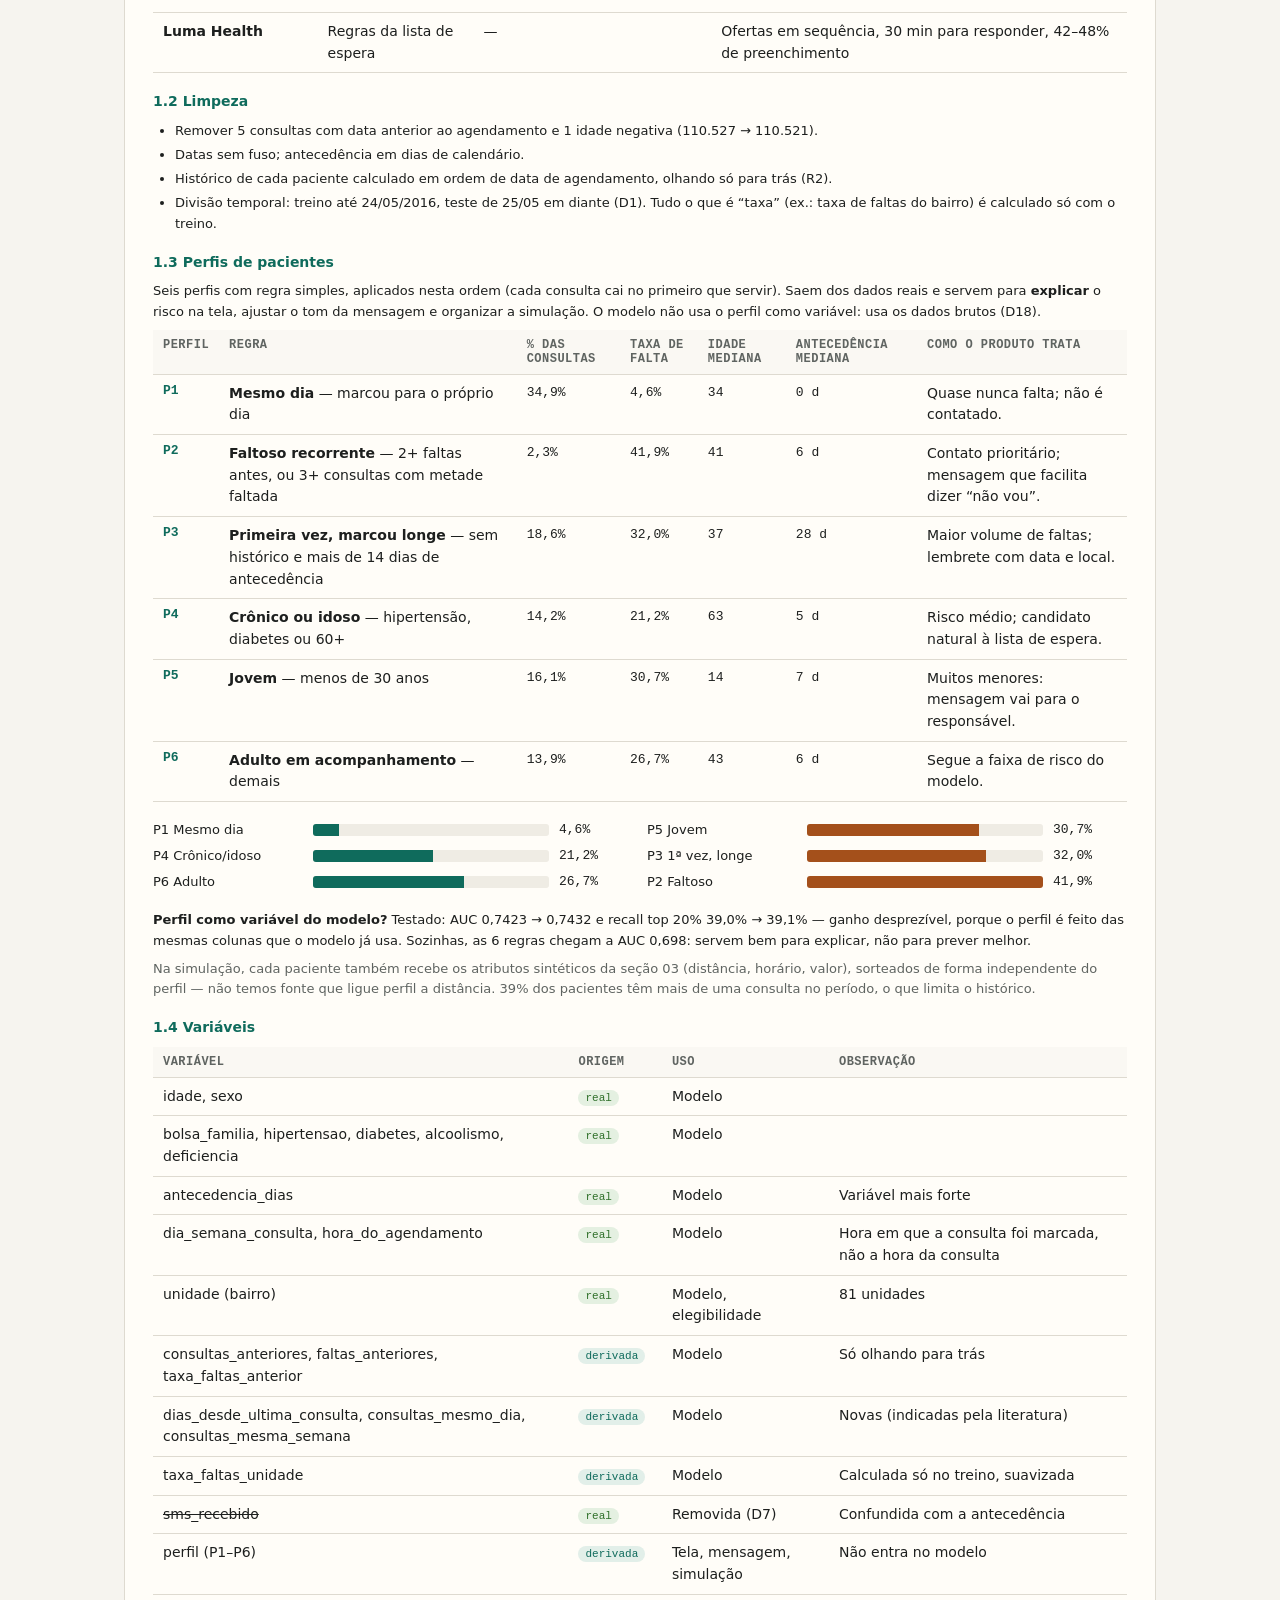
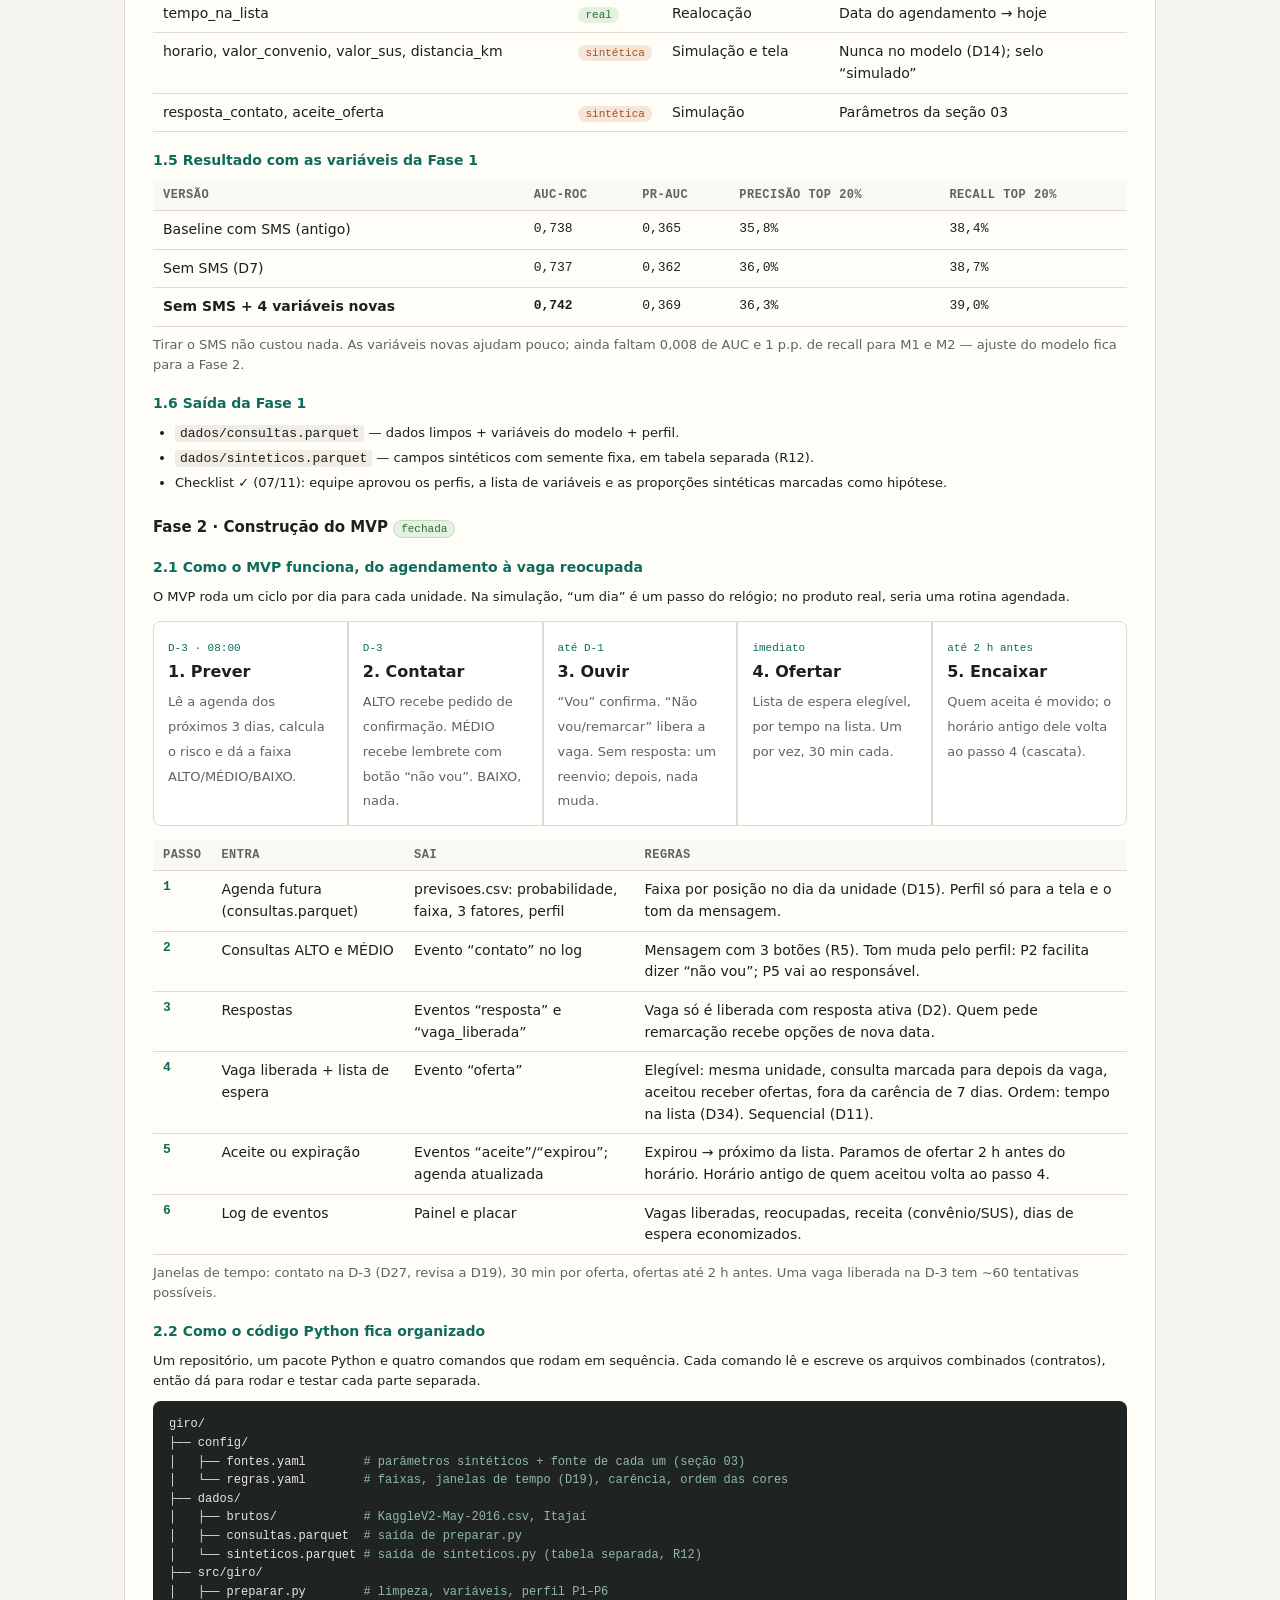
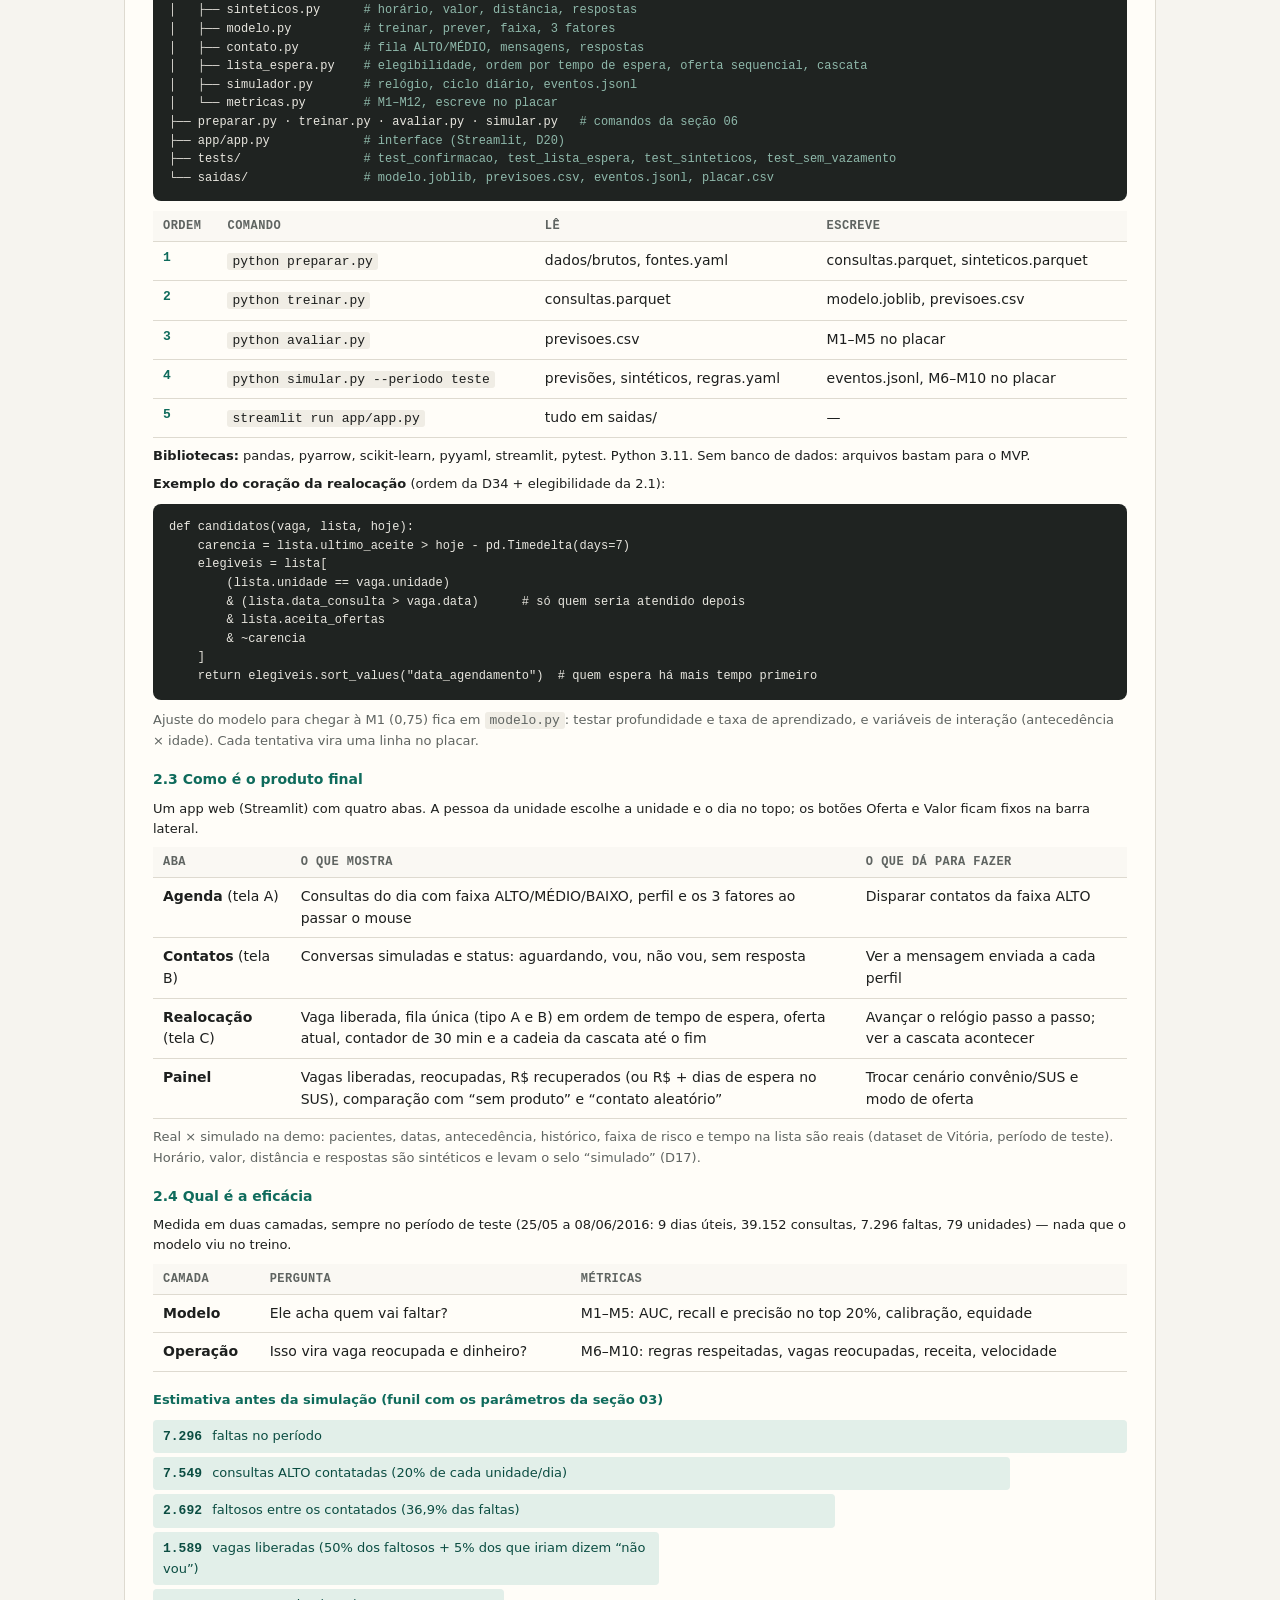
==== commit 752e3809: "Prioridade da fila só por tempo de espera (D34) e nova barra lateral Realocação (D34, revoga a D13):" ====
--- a/index.html
+++ b/index.html
@@ -170,7 +170,7 @@
     <div class="flow">
       <div class="step"><span class="k">ETAPA 1</span><b>Prever</b><span class="small muted">Modelo dá a probabilidade de falta de cada consulta futura.</span></div>
       <div class="step"><span class="k">ETAPA 2</span><b>Contatar</b><span class="small muted">Mensagem para os de maior risco. Só libera a vaga com resposta ativa do paciente.</span></div>
-      <div class="step"><span class="k">ETAPA 3</span><b>Realocar</b><span class="small muted">Vaga vai para a lista de espera: primeiro pela cor de risco do SisReg, depois por quem espera há mais tempo, um paciente por vez.</span></div>
+      <div class="step"><span class="k">ETAPA 3</span><b>Realocar</b><span class="small muted">Vaga vai para a lista de espera, por ordem de quem espera há mais tempo, um paciente por vez.</span></div>
     </div>
   </section>
 
@@ -287,11 +287,11 @@
       <tr><td><b>Tempo na lista de espera</b></td><td>Dias entre o agendamento (<code>ScheduledDay</code>) e a data simulada. Pacientes com consulta futura entram na lista com essa data.</td><td>Dataset de Vitória (mediana 4 dias, p90 30). Conferir com Farias et al.: mediana 16–20 dias na regulação.</td><td><span class="conf c-real">dado real</span></td></tr>
       <tr><td><b>Horário</b></td><td>Sortear hora pela distribuição de Itajaí (gráfico acima), em slots de 30 min entre 07:00 e 18:30. Capacidade da unidade/dia = consultas reais do bairro naquele dia (mediana 38).</td><td>Dataset de Itajaí + dataset de Vitória</td><td><span class="conf c-der">derivado</span></td></tr>
       <tr><td><b>Valor da consulta</b></td><td>Cenário convênio (padrão): triangular entre R$ 128 e R$ 195, moda R$ 150. Cenário SUS: R$ 13,85 por consulta.</td><td>APM (operadoras 2025) · Beltrame et al. (R$ 3,56 mi ÷ 257.025 faltas)</td><td><span class="conf c-der">derivado</span></td></tr>
-      <tr><td><b>Urgência</b></td><td>Cor de risco SisReg por paciente da lista: vermelho 5%, amarelo 15%, verde 30%, azul 50%. Prazo máximo da cor limita quanto tempo o paciente pode esperar.</td><td>Protocolos de regulação (cores e prazos). Proporções sem fonte pública.</td><td><span class="conf c-hip">hipótese</span></td></tr>
+      <tr><td><b>Urgência</b></td><td><s>Cor de risco SisReg por paciente da lista: vermelho 5%, amarelo 15%, verde 30%, azul 50%. Prazo máximo da cor limita quanto tempo o paciente pode esperar.</s> Removida pela D34: a urgência não entra na prioridade nem nos dados.</td><td>Protocolos de regulação (cores e prazos). Proporções sem fonte pública.</td><td><span class="conf c-hip">hipótese</span></td></tr>
       <tr><td><b>Distância até a unidade</b></td><td>Log-normal com mediana 2,5 km e p90 ~8 km; maior para quem é atendido fora do próprio bairro.</td><td>Sem fonte direta. Farias et al. apontam que morar longe e o porte do município pesam no absenteísmo.</td><td><span class="conf c-hip">hipótese</span></td></tr>
       <tr><td><b>Resposta ao contato</b></td><td>Ligada ao resultado real da consulta: quem de fato faltou responde 50% “não vou”, 20% “vou”, 30% nada; quem de fato foi responde 75% “vou”, 5% “remarcar”, 20% nada. Faixa MÉDIO (lembrete com botão): 35% dos faltosos e 3% dos que iriam dizem “não vou”.</td><td>Sem fonte direta; calibrar na demo.</td><td><span class="conf c-hip">hipótese</span></td></tr>
       <tr><td><b>Aceite da oferta</b></td><td>2,7% de chance de aceite a cada oferta de 30 min; 60% dos pacientes aceitam receber ofertas.</td><td>Calibrado para 45% de preenchimento (Luma: 42–48%); adesão de 60% em caso de cliente Luma</td><td><span class="conf c-der">derivado</span></td></tr>
-      <tr><td><b>Fila sem horário (tipo B)</b></td><td>20 pacientes por unidade, cor de risco sorteada, espera log-normal com mediana 18 dias.</td><td>Mediana de espera de Farias et al. (16–20 dias); tamanho da fila sem fonte.</td><td><span class="conf c-hip">hipótese</span></td></tr>
+      <tr><td><b>Fila sem horário (tipo B)</b></td><td>20 pacientes por unidade, espera log-normal com mediana 18 dias.</td><td>Mediana de espera de Farias et al. (16–20 dias); tamanho da fila sem fonte.</td><td><span class="conf c-hip">hipótese</span></td></tr>
     </table>
 
     <p class="sources">Fontes:
@@ -319,7 +319,7 @@
         <ol class="small">
           <li>Modelo de previsão de no-show treinado no dataset de Vitória, com validação temporal.</li>
           <li>Fila de contato priorizada pelo risco, com mensagem pronta e resposta do paciente (vou / não vou / remarcar).</li>
-          <li>Motor de realocação no modelo Luma Health: a vaga vai para a lista de espera, ordenada por cor de risco e depois por tempo na lista, com ofertas em sequência.</li>
+          <li>Motor de realocação no modelo Luma Health: a vaga vai para a lista de espera, ordenada por tempo na lista (quem espera há mais tempo primeiro), com ofertas em sequência.</li>
           <li>Gerador de dados sintéticos rastreável até as fontes (horário, valor, urgência, distância, respostas).</li>
           <li>Estimativa de receita recuperada por unidade nos cenários convênio e SUS, para justificar a mensalidade.</li>
           <li>Demo ponta a ponta no MVP + este HTML de projeto.</li>
@@ -331,7 +331,7 @@
           <li>Integração real com WhatsApp/SMS ou com a agenda/prontuário da unidade (será simulada).</li>
           <li>Cancelar consulta só pela previsão — nunca, sem resposta do paciente.</li>
           <li>Overbooking ou penalizar quem tem risco alto (negar ou adiar vaga).</li>
-          <li>Triagem clínica de urgência — usamos a cor de risco como dado sintético.</li>
+          <li>Triagem clínica de urgência — a prioridade da fila é só o tempo de espera (D34).</li>
           <li>Usar campos sintéticos para treinar ou avaliar o modelo.</li>
           <li>Dados pessoais reais além dos datasets anonimizados.</li>
         </ul>
@@ -351,9 +351,9 @@
       <tr><td class="id">R5</td><td>Enviar mensagem simulada com três respostas: “Vou”, “Não vou”, “Quero remarcar”. Sem resposta = nada muda; reenvio único.</td><td>Contatar</td></tr>
       <tr><td class="id">R6</td><td>A vaga só é liberada após resposta “Não vou” ou “Quero remarcar”, registrada com data e hora.</td><td>Contatar</td></tr>
       <tr><td class="id">R7</td><td>Lista de espera: pacientes com consulta futura na mesma unidade que aceitaram receber ofertas, com data de entrada (= data do agendamento real). Elegível = mesma unidade e horário livre no slot.</td><td>Realocar</td></tr>
-      <tr><td class="id">R8</td><td>Ordem das ofertas: cor de risco (vermelho → amarelo → verde → azul) e, dentro da cor, mais tempo na lista primeiro. Modo <b>sequencial</b> (padrão): um paciente por vez, 30 min para responder; modo <b>simultâneo</b> disponível no botão.</td><td>Realocar</td></tr>
+      <tr><td class="id">R8</td><td>Ordem das ofertas: mais tempo na lista primeiro (D34). Modo <b>sequencial</b> (padrão): um paciente por vez, 30 min para responder; modo <b>simultâneo</b> disponível no botão.</td><td>Realocar</td></tr>
       <tr><td class="id">R8b</td><td>Regras herdadas do Luma: quem aceita fica 7 dias sem novas ofertas; quem recusa 30 ofertas sai da lista; aprovação da equipe opcional.</td><td>Realocar</td></tr>
-      <tr><td class="id">R9</td><td>Cascata (seção 09, 2.5): quem aceita libera o horário antigo, que entra no mesmo ciclo. Fila única com tipo A (já tem consulta depois) e tipo B (fila sem horário), por cor e depois mais tempo esperando. Tipo A só recebe oferta se a consulta atual estiver a 5+ dias úteis de hoje.</td><td>Realocar</td></tr>
+      <tr><td class="id">R9</td><td>Cascata (seção 09, 2.5): quem aceita libera o horário antigo, que entra no mesmo ciclo. Fila única com tipo A (já tem consulta depois) e tipo B (fila sem horário), por quem espera há mais tempo. Tipo A só recebe oferta se a consulta atual estiver a 5+ dias úteis de hoje.</td><td>Realocar</td></tr>
       <tr><td class="id">R10</td><td>Painel com: consultas do dia e faixa de risco (ALTO/MÉDIO/BAIXO), status dos contatos, vagas liberadas e realocadas, receita recuperada e dias de espera economizados. Botões Oferta (simultânea/sequencial) e Valor (convênio/SUS); selo “simulado” em todo campo sintético.</td><td>UI</td></tr>
       <tr><td class="id">R11</td><td>Gerador sintético com semente fixa seguindo a tabela “Dados sintéticos” da seção 03; cada campo guarda a fonte e os parâmetros num arquivo de configuração.</td><td>Dados</td></tr>
       <tr><td class="id">R12</td><td>Campos sintéticos ficam em tabela separada e não são lidos pelo treino do modelo.</td><td>Dados</td></tr>
@@ -372,7 +372,7 @@
       <tr><td class="id">M4</td><td>Erro de calibração (ECE) ≤ <b>0,03</b></td><td>Probabilidade prevista × taxa real, em 10 faixas</td><td><code>python avaliar.py --metrica ece</code></td><td><span class="tag ok">mvp 0,028</span></td></tr>
       <tr><td class="id">M5</td><td>Diferença ≤ <b>10 p.p.</b> entre grupos na chance de quem faltaria receber contato</td><td>Cobertura de contato entre faltosos, por faixa etária, sexo e Bolsa Família (D32). M5a, ordenação do modelo, segue como informativo.</td><td><code>python simular.py</code> (resumo: <code>M5_cobertura_gap_pp</code>)</td><td><span class="tag open">final 27,5 p.p. · abaixo</span></td></tr>
       <tr><td class="id">M6</td><td><b>0</b> vagas liberadas sem resposta ativa</td><td>Teste automático sobre o log de eventos da simulação</td><td><code>pytest tests/test_confirmacao.py</code></td><td><span class="tag ok">mvp 0</span></td></tr>
-      <tr><td class="id">M7</td><td><b>100%</b> das ofertas seguem as regras da lista de espera</td><td>Ordem por cor e depois tempo na lista, só elegíveis, expiração de 30 min, passa ao próximo, carência de 7 dias</td><td><code>pytest tests/test_lista_espera.py</code></td><td><span class="tag ok">mvp 100%</span></td></tr>
+      <tr><td class="id">M7</td><td><b>100%</b> das ofertas seguem as regras da lista de espera</td><td>Ordem por tempo na lista, só elegíveis, expiração de 30 min, passa ao próximo, carência de 7 dias</td><td><code>pytest tests/test_lista_espera.py</code></td><td><span class="tag ok">mvp 100%</span></td></tr>
       <tr><td class="id">M8</td><td>≥ <b>45%</b> das vagas liberadas reocupadas</td><td>Simulação no período de teste (25/05–08/06; referência Luma: 42–48%)</td><td><code>python simular.py --periodo teste --seed 42</code></td><td><span class="tag ok">final 45,3% (5 sementes)</span></td></tr>
       <tr><td class="id">M9</td><td>Recuperar ≥ <b>10%</b> da receita perdida com faltas</td><td>Só conta vaga recuperada de fato: cadeia que termina em paciente tipo B ou em buraco que volta à agenda (D25). Protótipo da cascata: 7,2% → 15,8% com D26–D27</td><td><code>python simular.py --periodo teste --relatorio receita</code></td><td><span class="tag ok">final 17,0%</span></td></tr>
       <tr><td class="id">M10</td><td>Realocação de uma vaga em &lt; <b>2 s</b></td><td>Tempo da seleção de elegíveis sobre agenda de 10 mil consultas futuras</td><td><code>python simular.py --benchmark</code></td><td><span class="tag ok">mvp 0,4 ms</span></td></tr>
@@ -429,9 +429,9 @@
       <table>
         <tr><th>Elemento</th><th>Regra</th></tr>
         <tr><td><b>Faixa de risco</b></td><td><span class="risk r-hi">ALTO</span> = 20% de maior risco do dia (entra na fila de contato) · <span class="risk r-md">MÉDIO</span> = próximos 30% (lembrete com botão “não vou”, D26) · <span class="risk r-lo">BAIXO</span> = restante. A porcentagem fica só no log e na avaliação, nunca na tela.</td></tr>
-        <tr><td><b>Botão Oferta</b></td><td>Sequencial (padrão): um por vez, na ordem cor de risco → tempo na lista, 30 min cada. Simultânea: envia a todos os elegíveis, primeiro que aceitar leva. A troca vale para as próximas vagas, não para ofertas já enviadas.</td></tr>
+        <tr><td><b>Botão Oferta</b></td><td>Sequencial (padrão): um por vez, na ordem de tempo na lista, 30 min cada. Simultânea: envia a todos os elegíveis, primeiro que aceitar leva. A troca vale para as próximas vagas, não para ofertas já enviadas.</td></tr>
         <tr><td><b>Botão Valor</b></td><td>Convênio (padrão): R$ 150 por vaga. SUS: R$ 13,85 por vaga + “dias de espera economizados”. Muda todos os totais do painel ao mesmo tempo.</td></tr>
-        <tr><td><b>Selo “simulado”</b></td><td>Todo dado sintético aparece com borda tracejada e o texto “simulado” ao lado: cor de risco, distância, horário e valor. Legenda fixa no rodapé da tela. Dados reais (tempo na lista, faixa de risco) aparecem normais.</td></tr>
+        <tr><td><b>Selo “simulado”</b></td><td>Todo dado sintético aparece com borda tracejada e o texto “simulado” ao lado: distância, horário e valor. Legenda fixa no rodapé da tela. Dados reais (tempo na lista, faixa de risco) aparecem normais.</td></tr>
       </table>
     </div>
   </section>
@@ -446,7 +446,7 @@
       <tr><td class="id">D2</td><td>Nenhuma vaga é liberada sem resposta ativa do paciente.</td><td>Evita cancelar quem iria comparecer.</td><td><span class="tag ok">tomada</span></td></tr>
       <tr><td class="id">D3</td><td>Modelo: gradient boosting (scikit-learn), com explicação por fatores.</td><td>Melhor baseline (AUC 0,738 × 0,678 da logística) e roda sem GPU.</td><td><span class="tag open">aberta</span></td></tr>
       <tr><td class="id">D4</td><td>Urgência, distância, horário e valor são sintéticos, com semente fixa, gerados a partir das fontes da seção 03 e desenhados para a regra da D5.</td><td>O dataset não tem esses campos; usar números das próprias fontes torna a simulação defensável.</td><td><span class="tag ok">tomada</span></td></tr>
-      <tr><td class="id">D5</td><td>Realocação no modelo Luma Health: vaga vai para a lista de espera (só elegíveis), ofertas uma de cada vez (D11), ordenadas por cor de risco (D13) e tempo na lista.</td><td>Regra usada no mercado, simples de explicar e de auditar.</td><td><span class="tag ok">tomada</span></td></tr>
+      <tr><td class="id">D5</td><td>Realocação no modelo Luma Health: vaga vai para a lista de espera (só elegíveis), ofertas uma de cada vez (D11), ordenadas por tempo na lista (D34).</td><td>Regra usada no mercado, simples de explicar e de auditar.</td><td><span class="tag ok">tomada</span></td></tr>
       <tr><td class="id">D6</td><td>Quem contatar: top-K por dia (capacidade da equipe) em vez de limiar fixo de 50%.</td><td>Poucas consultas passam de 50%; o recurso escasso é o contato. Fechada junto com a D15: K = faixa ALTO (20% do dia).</td><td><span class="tag ok">tomada</span></td></tr>
       <tr><td class="id">D7</td><td>Não usar SMS_received como variável.</td><td>Removida: está confundida com a antecedência e tirar não piora o modelo (AUC 0,737 × 0,738).</td><td><span class="tag ok">tomada</span></td></tr>
       <tr><td class="id">D8</td><td>MVP em Python.</td><td>Decisão da equipe. Interface em Streamlit (D20).</td><td><span class="tag ok">tomada</span></td></tr>
@@ -454,7 +454,7 @@
       <tr><td class="id">D10</td><td>Cobrança: mensalidade fixa por unidade.</td><td>Decisão da equipe. Preço a definir a partir da receita recuperada simulada (M9).</td><td><span class="tag ok">tomada</span></td></tr>
       <tr><td class="id">D11</td><td>Modo padrão da realocação: <b>sequencial</b>.</td><td>Decisão da equipe. Respeita a ordem da fila; preenche mais devagar que o simultâneo — acompanhar M8. Reconfirmada em 08/11 após o MVP mostrar que a simultânea recupera mais vagas mas não respeita a prioridade.</td><td><span class="tag ok">tomada</span></td></tr>
       <tr><td class="id">D12</td><td>Modelo treinado só no dataset de Vitória; o de Itajaí serve só para horários e motivos de falta.</td><td>Itajaí não tem data de agendamento nem ID do paciente; com divisão temporal, AUC ~0,51.</td><td><span class="tag ok">no código</span></td></tr>
-      <tr><td class="id">D13</td><td>Usar a cor de risco SisReg antes do tempo na lista: vermelho → amarelo → verde → azul; dentro da cor, mais antigo primeiro.</td><td>Decisão da equipe. É como a regulação do SUS ordena a fila; urgência é sintética (selo “simulado”).</td><td><span class="tag ok">tomada</span></td></tr>
+      <tr><td class="id">D13</td><td><s>Usar a cor de risco SisReg antes do tempo na lista: vermelho → amarelo → verde → azul; dentro da cor, mais antigo primeiro.</s> → revogada pela D34.</td><td>Decisão da equipe. É como a regulação do SUS ordena a fila; urgência é sintética (selo “simulado”).</td><td><span class="tag open">revogada</span></td></tr>
       <tr><td class="id">D14</td><td>Campos sintéticos nunca entram no treino nem na avaliação do modelo.</td><td>Evita que o modelo “descubra” padrões que nós mesmos inventamos.</td><td><span class="tag ok">no código</span></td></tr>
       <tr><td class="id">D15</td><td>Risco aparece em faixa: ALTO (20% de maior risco do dia), MÉDIO (próximos 30%), BAIXO (restante).</td><td>Decisão da equipe. Faixa por posição no dia casa com o top-K da D6 e não promete uma precisão que o modelo não tem.</td><td><span class="tag ok">tomada</span></td></tr>
       <tr><td class="id">D16</td><td>Botões na interface: Oferta (simultânea/sequencial) e Valor (convênio/SUS).</td><td>Decisão da equipe. Mostra na demo os dois modos do Luma e os dois públicos do produto.</td><td><span class="tag ok">tomada</span></td></tr>
@@ -464,7 +464,7 @@
       <tr><td class="id">D20</td><td>Interface em Streamlit; sem banco de dados (arquivos parquet/csv/jsonl).</td><td>Tudo em Python (D8), rápido de montar e de mostrar; banco só faria sentido no produto real.</td><td><span class="tag ok">tomada</span></td></tr>
       <tr><td class="id">D21</td><td>Simulação roda no período de teste (25/05–08/06), não em 4 semanas.</td><td>Só nesse período as previsões são fora da amostra; usar dias do treino inflaria o resultado.</td><td><span class="tag ok">tomada</span></td></tr>
       <tr><td class="id">D22</td><td>Resposta simulada ao contato depende do resultado real da consulta.</td><td>Mantém a simulação coerente: não pode haver mais “não vou” do que faltas que existiriam.</td><td><span class="tag ok">tomada</span></td></tr>
-      <tr><td class="id">D23</td><td>Lista de espera única com dois tipos: A (já tem consulta depois, dado real) e B (fila da regulação sem horário, sintético). Ordem: cor de risco → mais tempo esperando.</td><td>Sem o tipo B, a cascata só empurra o buraco; com ele, as vagas recuperadas sobem de 387 para 524 e os beneficiados esperavam 68 dias em média.</td><td><span class="tag ok">tomada</span></td></tr>
+      <tr><td class="id">D23</td><td>Lista de espera única com dois tipos: A (já tem consulta depois, dado real) e B (fila da regulação sem horário, sintético). Ordem: <s>cor de risco →</s> mais tempo esperando (D34).</td><td>Sem o tipo B, a cascata só empurra o buraco; com ele, as vagas recuperadas sobem de 387 para 524 e os beneficiados esperavam 68 dias em média.</td><td><span class="tag ok">tomada</span></td></tr>
       <tr><td class="id">D24</td><td>Regra de guarda: tipo A só recebe oferta se a consulta atual estiver a 5+ dias úteis de hoje.</td><td>Buracos perdidos caem de ~390 para ~80; o horário deixado para trás ainda pode ser marcado normalmente.</td><td><span class="tag ok">tomada</span></td></tr>
       <tr><td class="id">D25</td><td>Vaga só conta como recuperada quando a cadeia termina em paciente tipo B ou em buraco que volta à agenda.</td><td>Evita contar duas vezes a mesma vaga e inflar a receita (a 2.4 contava 715; o real é ~524).</td><td><span class="tag ok">tomada</span></td></tr>
       <tr><td class="id">D26</td><td>Faixa MÉDIO recebe lembrete com botão “não vou”, não só lembrete.</td><td>A faixa MÉDIO tem 41% das faltas. Continua exigindo resposta ativa (D2). Sozinha, leva M9 de 7,2% a 10,2%.</td><td><span class="tag ok">tomada</span></td></tr>
@@ -475,6 +475,7 @@
       <tr><td class="id">D31</td><td>Aviso com botão “não vou” <b>3 dias antes</b> para pacientes de 60+ que ficaram na faixa BAIXO.</td><td>Proposta da equipe para a D29. Cobertura dos faltosos 60+ vai de 49% para 100%; M9 sobe para 16,8%; M8 cai para 44,3% (alternativa na D-3 mantém 45,2%). Versão final: 3 dias antes (M8 45,3% na média de 5 sementes).</td><td><span class="tag ok">tomada</span></td></tr>
       <tr><td class="id">D32</td><td>Medir M5 como cobertura de contato entre quem faltaria (por idade, sexo e Bolsa Família), não pela ordenação do modelo.</td><td>Mede o que importa para o paciente: ser avisado. Com D31: 27,5 p.p. (40–59 anos em 73%). A medida antiga fica visível como M5a (41 p.p.), por transparência. Meta mantida em ≤ 10 p.p.</td><td><span class="tag ok">tomada</span></td></tr>
       <tr><td class="id">D33</td><td>M8 e M9 no placar são a média de 5 sementes, com a faixa registrada.</td><td>O ruído de uma semente (±1 p.p.) é maior que a folga da M8; uma rodada só não decide se a meta foi atingida.</td><td><span class="tag ok">tomada</span></td></tr>
+      <tr><td class="id">D34</td><td>Prioridade da fila só por tempo de espera: a cor de risco (urgência) sai da ordem das ofertas e dos dados sintéticos. Revoga a D13.</td><td>Decisão da equipe: a urgência era sintética e subjetiva. Média de 5 sementes: M8 44,5% (antes 45,3%), M9 16,6% (antes 17,0%); quem ganha a vaga esperava 25 dias em média (antes 21).</td><td><span class="tag ok">tomada</span></td></tr>
     </table>
   </section>
 
@@ -499,7 +500,7 @@
       <tr><td><b>Beltrame et al. (2019)</b></td><td>Valor e contexto</td><td>666 mil consultas SisReg-ES</td><td>R$ 13,85 por consulta perdida no SUS; taxas de falta por especialidade</td></tr>
       <tr><td><b>Farias et al. (2019)</b></td><td>Contexto da fila</td><td>Mesma base</td><td>Espera mediana 16–20 dias; relação espera × falta</td></tr>
       <tr><td><b>APM 2025</b> · operadoras</td><td>Valor convênio</td><td>—</td><td>Faixa R$ 128–195 por consulta → R$ 150</td></tr>
-      <tr><td><b>Protocolos SisReg</b></td><td>Urgência</td><td>—</td><td>Cores vermelho/amarelo/verde/azul e prazos de 30/90/180 dias</td></tr>
+      <tr><td><b>Protocolos SisReg</b></td><td>Urgência (não usada desde a D34)</td><td>—</td><td>Cores vermelho/amarelo/verde/azul e prazos de 30/90/180 dias</td></tr>
       <tr><td><b>Luma Health</b></td><td>Regras da lista de espera</td><td>—</td><td>Ofertas em sequência, 30 min para responder, 42–48% de preenchimento</td></tr>
     </table>
 
@@ -535,7 +536,7 @@
       </div>
     </div>
     <p class="small" data-edit><b>Perfil como variável do modelo?</b> Testado: AUC 0,7423 → 0,7432 e recall top 20% 39,0% → 39,1% — ganho desprezível, porque o perfil é feito das mesmas colunas que o modelo já usa. Sozinhas, as 6 regras chegam a AUC 0,698: servem bem para explicar, não para prever melhor.</p>
-    <p class="small muted" data-edit>Na simulação, cada paciente também recebe os atributos sintéticos da seção 03 (cor de risco, distância, horário, valor), sorteados de forma independente do perfil — não temos fonte que ligue perfil a urgência ou distância. 39% dos pacientes têm mais de uma consulta no período, o que limita o histórico.</p>
+    <p class="small muted" data-edit>Na simulação, cada paciente também recebe os atributos sintéticos da seção 03 (distância, horário, valor), sorteados de forma independente do perfil — não temos fonte que ligue perfil a distância. 39% dos pacientes têm mais de uma consulta no período, o que limita o histórico.</p>
 
     <h4 class="sub">1.4 Variáveis</h4>
     <table data-edit>
@@ -551,7 +552,7 @@
       <tr><td><s>sms_recebido</s></td><td><span class="conf c-real">real</span></td><td>Removida (D7)</td><td>Confundida com a antecedência</td></tr>
       <tr><td>perfil (P1–P6)</td><td><span class="conf c-der">derivada</span></td><td>Tela, mensagem, simulação</td><td>Não entra no modelo</td></tr>
       <tr><td>tempo_na_lista</td><td><span class="conf c-real">real</span></td><td>Realocação</td><td>Data do agendamento → hoje</td></tr>
-      <tr><td>horario, valor_convenio, valor_sus, cor_risco, distancia_km</td><td><span class="conf c-hip">sintética</span></td><td>Simulação e tela</td><td>Nunca no modelo (D14); selo “simulado”</td></tr>
+      <tr><td>horario, valor_convenio, valor_sus, distancia_km</td><td><span class="conf c-hip">sintética</span></td><td>Simulação e tela</td><td>Nunca no modelo (D14); selo “simulado”</td></tr>
       <tr><td>resposta_contato, aceite_oferta</td><td><span class="conf c-hip">sintética</span></td><td>Simulação</td><td>Parâmetros da seção 03</td></tr>
     </table>
 
@@ -579,7 +580,7 @@
       <div class="step"><span class="k">D-3 · 08:00</span><b>1. Prever</b><span class="small muted">Lê a agenda dos próximos 3 dias, calcula o risco e dá a faixa ALTO/MÉDIO/BAIXO.</span></div>
       <div class="step"><span class="k">D-3</span><b>2. Contatar</b><span class="small muted">ALTO recebe pedido de confirmação. MÉDIO recebe lembrete com botão “não vou”. BAIXO, nada.</span></div>
       <div class="step"><span class="k">até D-1</span><b>3. Ouvir</b><span class="small muted">“Vou” confirma. “Não vou/remarcar” libera a vaga. Sem resposta: um reenvio; depois, nada muda.</span></div>
-      <div class="step"><span class="k">imediato</span><b>4. Ofertar</b><span class="small muted">Lista de espera elegível, por cor e tempo na lista. Um por vez, 30 min cada.</span></div>
+      <div class="step"><span class="k">imediato</span><b>4. Ofertar</b><span class="small muted">Lista de espera elegível, por tempo na lista. Um por vez, 30 min cada.</span></div>
       <div class="step"><span class="k">até 2 h antes</span><b>5. Encaixar</b><span class="small muted">Quem aceita é movido; o horário antigo dele volta ao passo 4 (cascata).</span></div>
     </div>
     <table data-edit>
@@ -587,7 +588,7 @@
       <tr><td class="id">1</td><td>Agenda futura (consultas.parquet)</td><td>previsoes.csv: probabilidade, faixa, 3 fatores, perfil</td><td>Faixa por posição no dia da unidade (D15). Perfil só para a tela e o tom da mensagem.</td></tr>
       <tr><td class="id">2</td><td>Consultas ALTO e MÉDIO</td><td>Evento “contato” no log</td><td>Mensagem com 3 botões (R5). Tom muda pelo perfil: P2 facilita dizer “não vou”; P5 vai ao responsável.</td></tr>
       <tr><td class="id">3</td><td>Respostas</td><td>Eventos “resposta” e “vaga_liberada”</td><td>Vaga só é liberada com resposta ativa (D2). Quem pede remarcação recebe opções de nova data.</td></tr>
-      <tr><td class="id">4</td><td>Vaga liberada + lista de espera</td><td>Evento “oferta”</td><td>Elegível: mesma unidade, consulta marcada para depois da vaga, aceitou receber ofertas, fora da carência de 7 dias. Ordem: cor (D13) → tempo na lista. Sequencial (D11).</td></tr>
+      <tr><td class="id">4</td><td>Vaga liberada + lista de espera</td><td>Evento “oferta”</td><td>Elegível: mesma unidade, consulta marcada para depois da vaga, aceitou receber ofertas, fora da carência de 7 dias. Ordem: tempo na lista (D34). Sequencial (D11).</td></tr>
       <tr><td class="id">5</td><td>Aceite ou expiração</td><td>Eventos “aceite”/“expirou”; agenda atualizada</td><td>Expirou → próximo da lista. Paramos de ofertar 2 h antes do horário. Horário antigo de quem aceitou volta ao passo 4.</td></tr>
       <tr><td class="id">6</td><td>Log de eventos</td><td>Painel e placar</td><td>Vagas liberadas, reocupadas, receita (convênio/SUS), dias de espera economizados.</td></tr>
     </table>
@@ -605,10 +606,10 @@
 │   └── sinteticos.parquet <span># saída de sinteticos.py (tabela separada, R12)</span>
 ├── src/giro/
 │   ├── preparar.py        <span># limpeza, variáveis, perfil P1–P6</span>
-│   ├── sinteticos.py      <span># horário, valor, cor, distância, respostas</span>
+│   ├── sinteticos.py      <span># horário, valor, distância, respostas</span>
 │   ├── modelo.py          <span># treinar, prever, faixa, 3 fatores</span>
 │   ├── contato.py         <span># fila ALTO/MÉDIO, mensagens, respostas</span>
-│   ├── lista_espera.py    <span># elegibilidade, ordem cor → tempo, oferta sequencial, cascata</span>
+│   ├── lista_espera.py    <span># elegibilidade, ordem por tempo de espera, oferta sequencial, cascata</span>
 │   ├── simulador.py       <span># relógio, ciclo diário, eventos.jsonl</span>
 │   └── metricas.py        <span># M1–M12, escreve no placar</span>
 ├── preparar.py · treinar.py · avaliar.py · simular.py   <span># comandos da seção 06</span>
@@ -624,10 +625,8 @@
       <tr><td class="id">5</td><td><code>streamlit run app/app.py</code></td><td>tudo em saidas/</td><td>—</td></tr>
     </table>
     <p class="small" data-edit><b>Bibliotecas:</b> pandas, pyarrow, scikit-learn, pyyaml, streamlit, pytest. Python 3.11. Sem banco de dados: arquivos bastam para o MVP.</p>
-    <p class="small" data-edit><b>Exemplo do coração da realocação</b> (ordem da D13 + elegibilidade da 2.1):</p>
-<pre class="code">ORDEM_COR = {"vermelho": 0, "amarelo": 1, "verde": 2, "azul": 3}
-
-def candidatos(vaga, lista, hoje):
+    <p class="small" data-edit><b>Exemplo do coração da realocação</b> (ordem da D34 + elegibilidade da 2.1):</p>
+<pre class="code">def candidatos(vaga, lista, hoje):
     carencia = lista.ultimo_aceite &gt; hoje - pd.Timedelta(days=7)
     elegiveis = lista[
         (lista.unidade == vaga.unidade)
@@ -635,9 +634,7 @@
         &amp; lista.aceita_ofertas
         &amp; ~carencia
     ]
-    return (elegiveis
-            .assign(cor_ordem=elegiveis.cor_risco.map(ORDEM_COR))
-            .sort_values(["cor_ordem", "data_agendamento"]))  # cor, depois mais antigo</pre>
+    return elegiveis.sort_values("data_agendamento")  # quem espera há mais tempo primeiro</pre>
     <p class="small muted" data-edit>Ajuste do modelo para chegar à M1 (0,75) fica em <code>modelo.py</code>: testar profundidade e taxa de aprendizado, e variáveis de interação (antecedência × idade). Cada tentativa vira uma linha no placar.</p>
 
     <h4 class="sub">2.3 Como é o produto final</h4>
@@ -646,10 +643,10 @@
       <tr><th>Aba</th><th>O que mostra</th><th>O que dá para fazer</th></tr>
       <tr><td><b>Agenda</b> (tela A)</td><td>Consultas do dia com faixa ALTO/MÉDIO/BAIXO, perfil e os 3 fatores ao passar o mouse</td><td>Disparar contatos da faixa ALTO</td></tr>
       <tr><td><b>Contatos</b> (tela B)</td><td>Conversas simuladas e status: aguardando, vou, não vou, sem resposta</td><td>Ver a mensagem enviada a cada perfil</td></tr>
-      <tr><td><b>Realocação</b> (tela C)</td><td>Vaga liberada, fila única (tipo A e B) em ordem cor → tempo, oferta atual, contador de 30 min e a cadeia da cascata até o fim</td><td>Avançar o relógio passo a passo; ver a cascata acontecer</td></tr>
+      <tr><td><b>Realocação</b> (tela C)</td><td>Vaga liberada, fila única (tipo A e B) em ordem de tempo de espera, oferta atual, contador de 30 min e a cadeia da cascata até o fim</td><td>Avançar o relógio passo a passo; ver a cascata acontecer</td></tr>
       <tr><td><b>Painel</b></td><td>Vagas liberadas, reocupadas, R$ recuperados (ou R$ + dias de espera no SUS), comparação com “sem produto” e “contato aleatório”</td><td>Trocar cenário convênio/SUS e modo de oferta</td></tr>
     </table>
-    <p class="small muted" data-edit>Real × simulado na demo: pacientes, datas, antecedência, histórico, faixa de risco e tempo na lista são reais (dataset de Vitória, período de teste). Horário, valor, cor de risco, distância e respostas são sintéticos e levam o selo “simulado” (D17).</p>
+    <p class="small muted" data-edit>Real × simulado na demo: pacientes, datas, antecedência, histórico, faixa de risco e tempo na lista são reais (dataset de Vitória, período de teste). Horário, valor, distância e respostas são sintéticos e levam o selo “simulado” (D17).</p>
 
     <h4 class="sub">2.4 Qual é a eficácia</h4>
     <p class="small" data-edit>Medida em duas camadas, sempre no período de teste (25/05 a 08/06/2016: 9 dias úteis, 39.152 consultas, 7.296 faltas, 79 unidades) — nada que o modelo viu no treino.</p>
@@ -683,7 +680,7 @@
     <h4 class="sub" style="font-size:13px">Como a cascata funciona</h4>
     <div class="flow">
       <div class="step"><span class="k">1</span><b>Vaga liberada</b><span class="small muted">Paciente respondeu “não vou”.</span></div>
-      <div class="step"><span class="k">2</span><b>Fila única</b><span class="small muted">Dois tipos juntos, por cor de risco e depois por quem espera há mais tempo.</span></div>
+      <div class="step"><span class="k">2</span><b>Fila única</b><span class="small muted">Dois tipos juntos, por quem espera há mais tempo.</span></div>
       <div class="step"><span class="k">3</span><b>Aceite</b><span class="small muted">Tipo B: fim, vaga ganha. Tipo A: o horário antigo dele volta ao passo 1.</span></div>
       <div class="step"><span class="k">4</span><b>Fim da cadeia</b><span class="small muted">Paciente sem horário aceitou, ou o buraco final está longe e volta à agenda normal.</span></div>
     </div>
@@ -707,7 +704,7 @@
         <h4 class="sub" style="font-size:13px">Ordem da fila: o que muda (A + B, sem guarda)</h4>
         <ul class="small">
           <li><b>Cor → tempo</b> (D13): 45% dos beneficiados são vermelho/amarelo (eles são 20% da fila).</li>
-          <li><b>Só tempo</b>: beneficiados esperavam mais (74 dias), mas só 19% são urgentes.</li>
+          <li><b>Só tempo</b>: beneficiados esperavam mais (74 dias), mas só 19% são urgentes. É a regra atual (D34).</li>
           <li><b>Aleatório</b>: mesmo volume de vagas, beneficiados esperavam menos (51 dias) — a ordem decide <i>quem</i> ganha, não <i>quantos</i>.</li>
         </ul>
       </div>
@@ -778,7 +775,7 @@
       <tr><td>Preparar</td><td>Limpa 110.521 consultas, cria 18 variáveis e os perfis P1–P6; gera os sintéticos e a fila B (1.620 pacientes)</td><td><code>preparar.py</code></td></tr>
       <tr><td>Modelo</td><td>Gradient boosting; probabilidade, faixa por unidade/dia e 3 fatores em linguagem simples</td><td><code>treinar.py</code>, <code>avaliar.py</code></td></tr>
       <tr><td>Simulação</td><td>Contato na D-3, respostas, ofertas sequenciais ou simultâneas, cascata com guarda e carência; log de eventos</td><td><code>simular.py</code></td></tr>
-      <tr><td>Testes</td><td>20 testes automáticos (M6, M7, M11, M12)</td><td><code>tests/</code></td></tr>
+      <tr><td>Testes</td><td>18 testes automáticos (M6, M7, M11, M12)</td><td><code>tests/</code></td></tr>
       <tr><td>Interface</td><td>Abas Agenda, Contatos, Realocação (cascata passo a passo) e Painel; botões Oferta e Valor; selo “simulado”</td><td><code>app/app.py</code></td></tr>
     </table>
 
@@ -825,6 +822,14 @@
       <tr><td class="mono">24.717 (63%)</td><td class="mono">3.113</td><td class="mono">1.234</td><td class="mono">45,3% <span class="muted">(44,5–46,2)</span></td><td class="mono">17,0% <span class="muted">(16,6–17,4)</span></td><td class="mono">R$ 195 mil</td><td class="mono">R$ 6,0 mil</td><td class="mono">0–17: 86% · 18–39: 89% · 40–59: 72% · 60+: 100%</td></tr>
     </table>
     <p class="small muted" data-edit>Contato sorteado com o mesmo volume, sem modelo: R$ 130 mil. Atingidas: M3, M4, M6–M12. Próximas: M1 (teto do dataset, faltam 0,007 de AUC) e M2 (faltam 0,4 p.p.). Abaixo: M5 (40–59 anos com 72% de cobertura).</p>
+
+    <h4 class="sub">Versão sem cor de risco (mvp-sem-cor, D34)</h4>
+    <p class="small" data-edit>A fila passa a ser ordenada só por quem espera há mais tempo; a cor de risco sai também dos dados sintéticos. O resto do ciclo é igual ao da mvp-final.</p>
+    <table data-edit>
+      <tr><th>Contatos</th><th>Vagas liberadas</th><th>Vagas recuperadas</th><th>M8</th><th>M9</th><th>R$ convênio (9 dias úteis)</th><th>Por unidade/mês</th><th>Espera média de quem ganhou a vaga</th></tr>
+      <tr><td class="mono">24.717 (63%)</td><td class="mono">3.108</td><td class="mono">1.186</td><td class="mono">44,5% <span class="muted">(43,2–45,6)</span></td><td class="mono">16,6% <span class="muted">(16,2–17,2)</span></td><td class="mono">R$ 187 mil</td><td class="mono">R$ 5,8 mil</td><td class="mono">25 dias</td></tr>
+    </table>
+    <p class="small muted" data-edit>Contato sorteado com o mesmo volume, sem modelo: R$ 122 mil. Atingidas: M3, M4, M6, M7, M9–M12. Próximas: M1, M2 e M8 (44,5% para meta de 45%, dentro da variação entre sementes). Abaixo: M5.</p>
 
     <h3>Fase 4 · Pitch <span class="tag pend">próxima</span></h3>
     <p class="small muted" data-edit>Roteiro, números do placar, preço da mensalidade e demo.</p>
@@ -847,8 +852,9 @@
       <tr><td class="mono">08/11 00:46</td><td>mvp-v1</td><td class="mono">0,743</td><td class="mono">39,6%</td><td class="mono">36,9%</td><td class="mono">0,028</td><td class="mono">41,1</td><td class="mono">0</td><td class="mono">100%</td><td class="mono">45,4%</td><td class="mono">15,6%</td><td class="mono">0,4 ms</td><td class="mono">100%</td><td class="mono">100%</td><td>Primeira versão completa; sequencial, semente 42</td></tr>
       <tr><td class="mono">08/11 01:05</td><td>mvp-v2</td><td class="mono">0,743</td><td class="mono">39,6%</td><td class="mono">36,9%</td><td class="mono">0,028</td><td class="mono">41,1</td><td class="mono">0</td><td class="mono">100%</td><td class="mono">43,4%</td><td class="mono">16,4%</td><td class="mono">0,4 ms</td><td class="mono">100%</td><td class="mono">100%</td><td>Aviso D-2 para 60+ (D31)</td></tr>
       <tr><td class="mono">08/11 01:22</td><td><b>mvp-final</b></td><td class="mono">0,743</td><td class="mono">39,6%</td><td class="mono">36,9%</td><td class="mono">0,028</td><td class="mono">27,5*</td><td class="mono">0</td><td class="mono">100%</td><td class="mono">45,3%</td><td class="mono">17,0%</td><td class="mono">0,4 ms</td><td class="mono">100%</td><td class="mono">100%</td><td>Aviso D-3 para 60+; M5 = cobertura; M8/M9 média de 5 sementes</td></tr>
-    </table>
-    <p class="small muted">* A partir da mvp-final, M5 mede a cobertura de contato (D32); nas linhas anteriores, a ordenação do modelo (hoje M5a = 41,1). Versão final — atingidas: M3, M4, M6–M12; próximas: M1 e M2; abaixo: M5. Histórico em <code>saidas/placar.csv</code>.</p>
+      <tr><td class="mono">08/11 06:08</td><td><b>mvp-sem-cor</b></td><td class="mono">0,743</td><td class="mono">39,6%</td><td class="mono">36,9%</td><td class="mono">0,028</td><td class="mono">27,5</td><td class="mono">0</td><td class="mono">100%</td><td class="mono">44,5%</td><td class="mono">16,6%</td><td class="mono">0,3 ms</td><td class="mono">100%</td><td class="mono">100%</td><td>Prioridade só por tempo de espera; cor de risco removida dos dados (D34)</td></tr>
+    </table>
+    <p class="small muted">* A partir da mvp-final, M5 mede a cobertura de contato (D32); nas linhas anteriores, a ordenação do modelo (hoje M5a = 41,1). Versão atual (mvp-sem-cor) — atingidas: M3, M4, M6, M7, M9–M12; próximas: M1, M2 e M8; abaixo: M5. Histórico em <code>saidas/placar.csv</code>.</p>
   </section>
 </main>
 
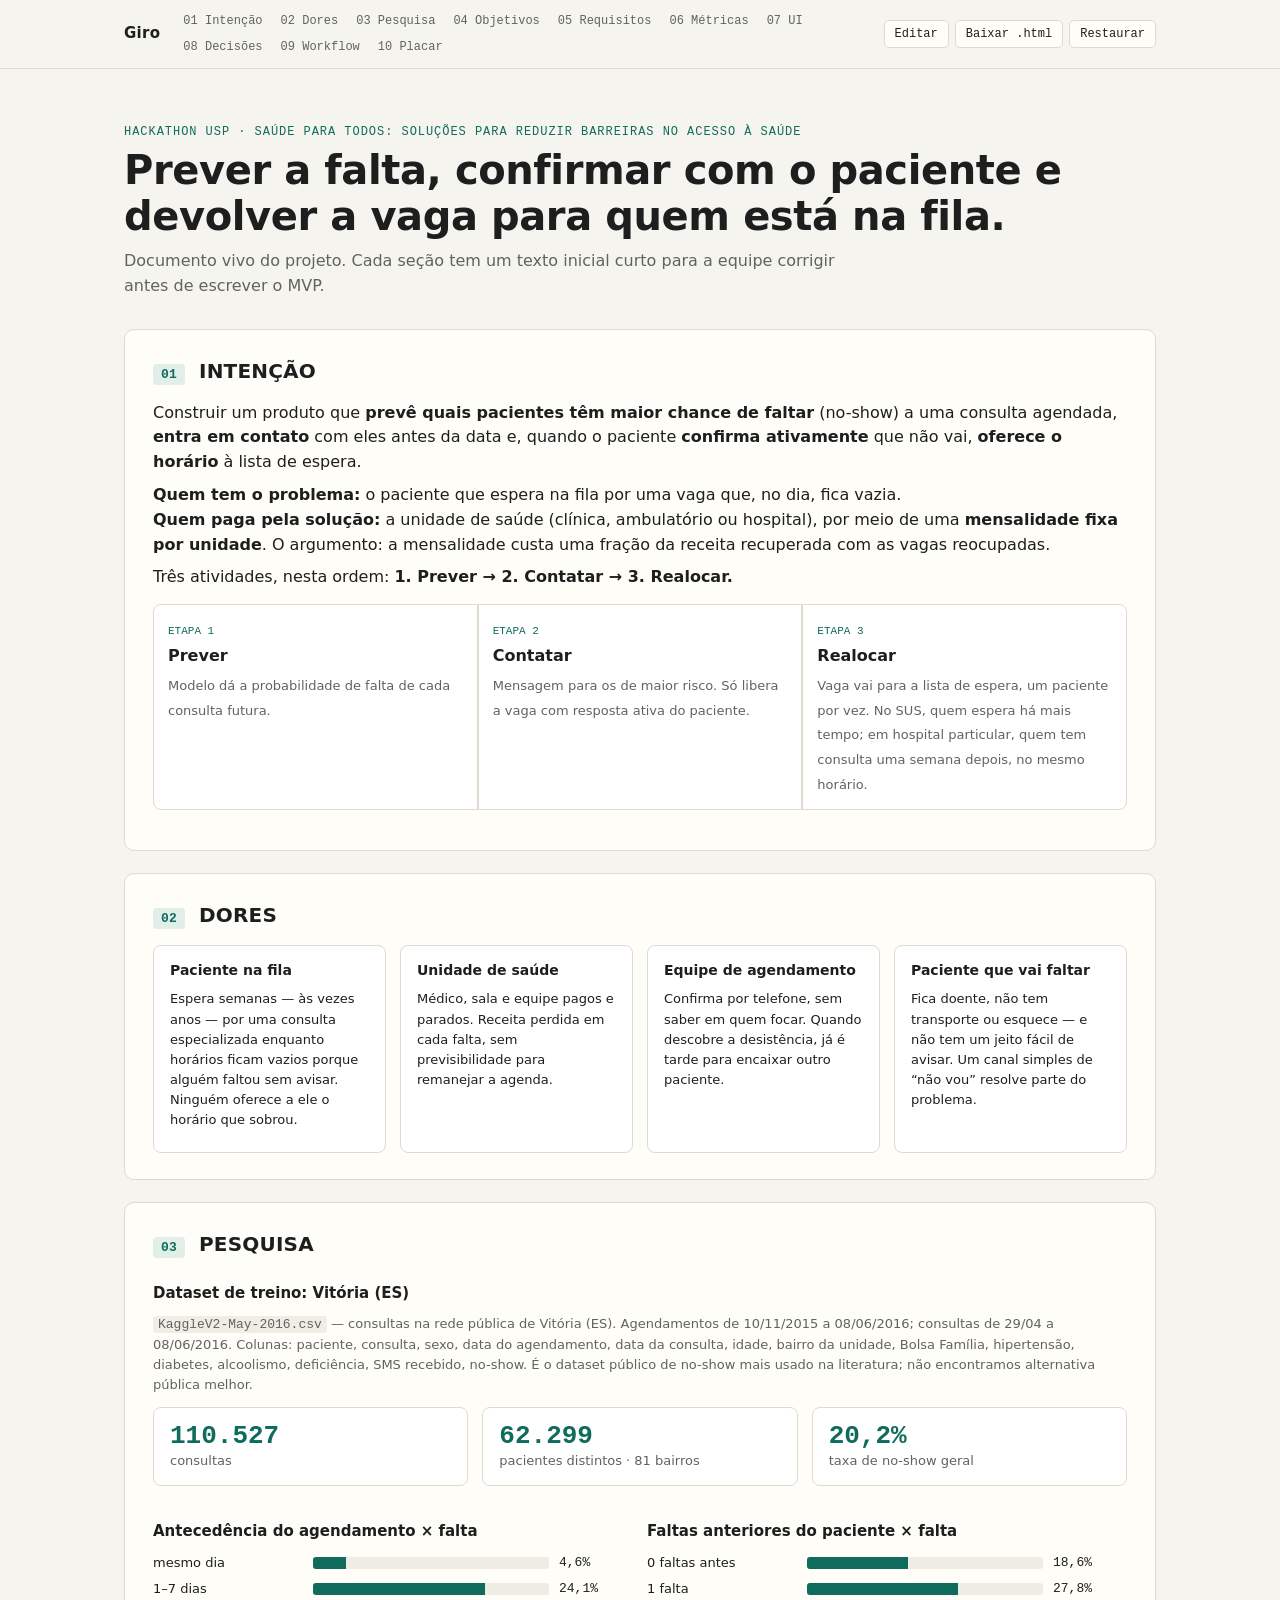
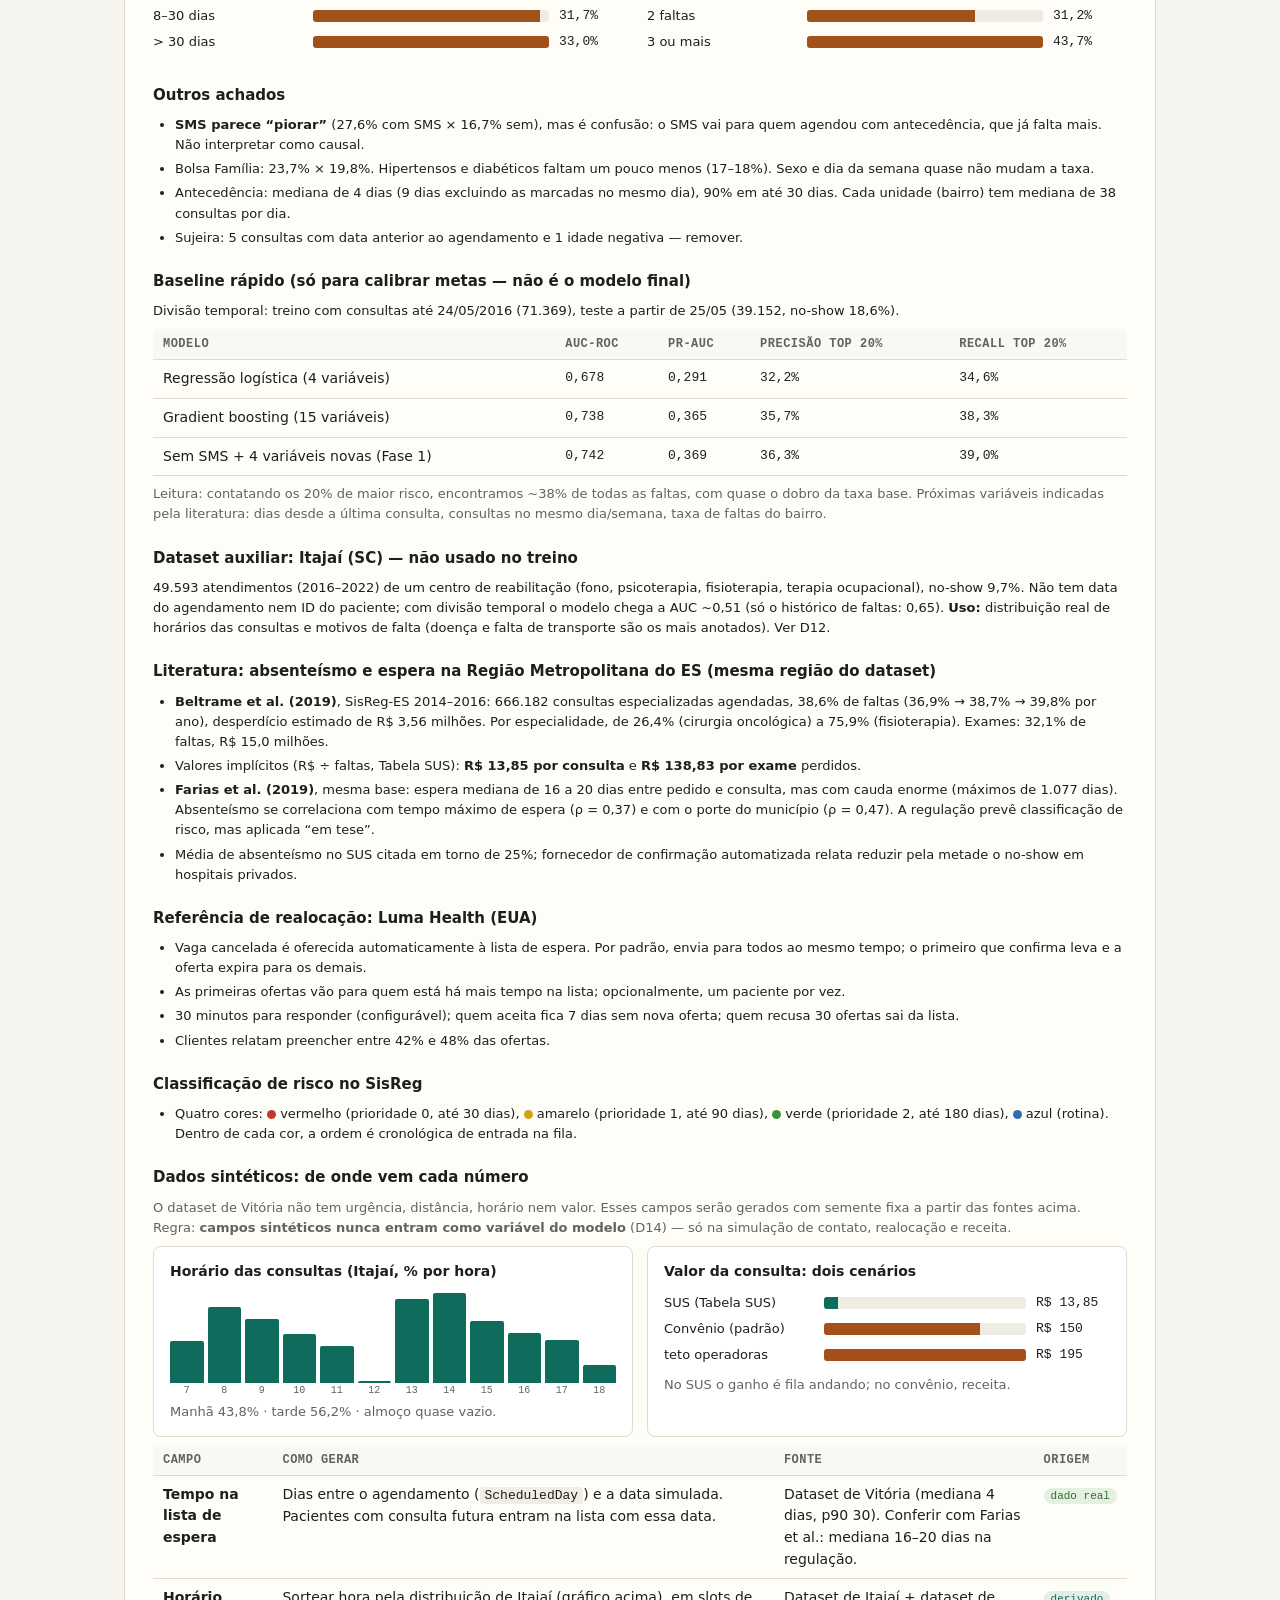
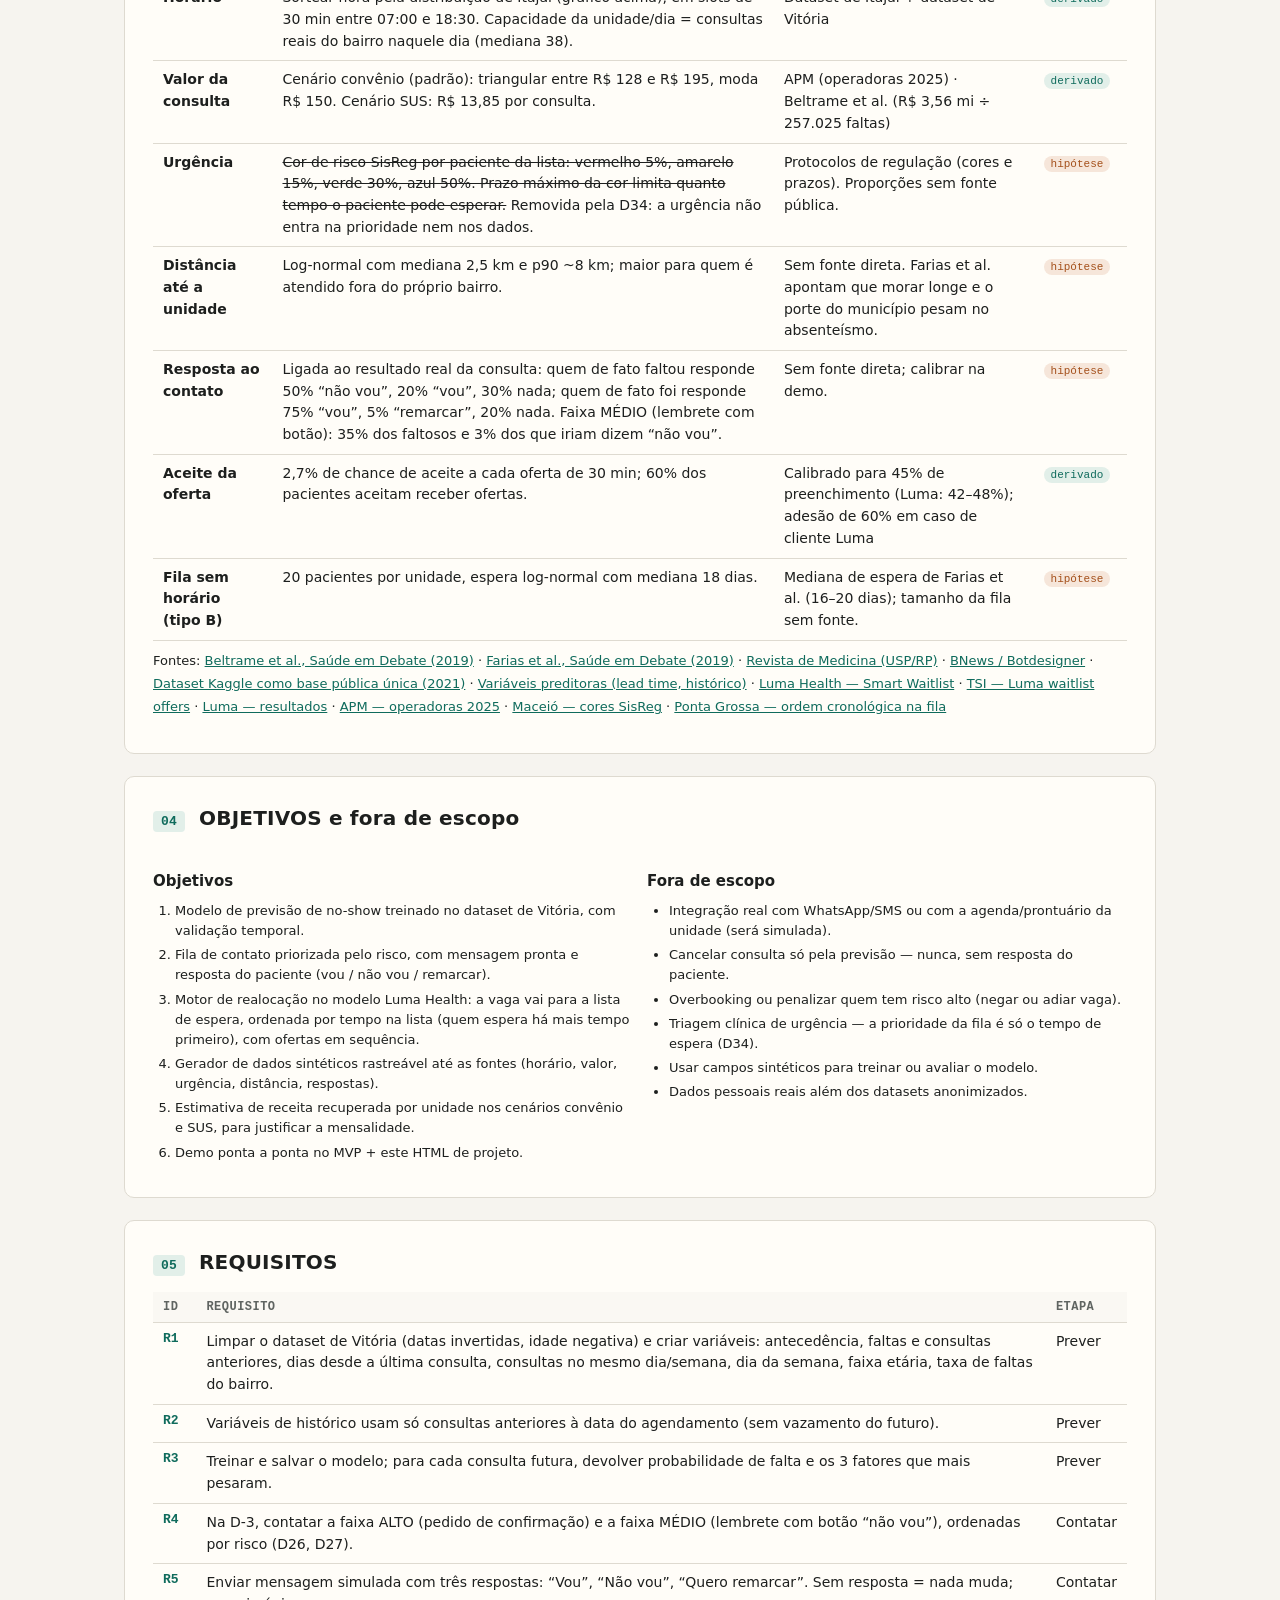
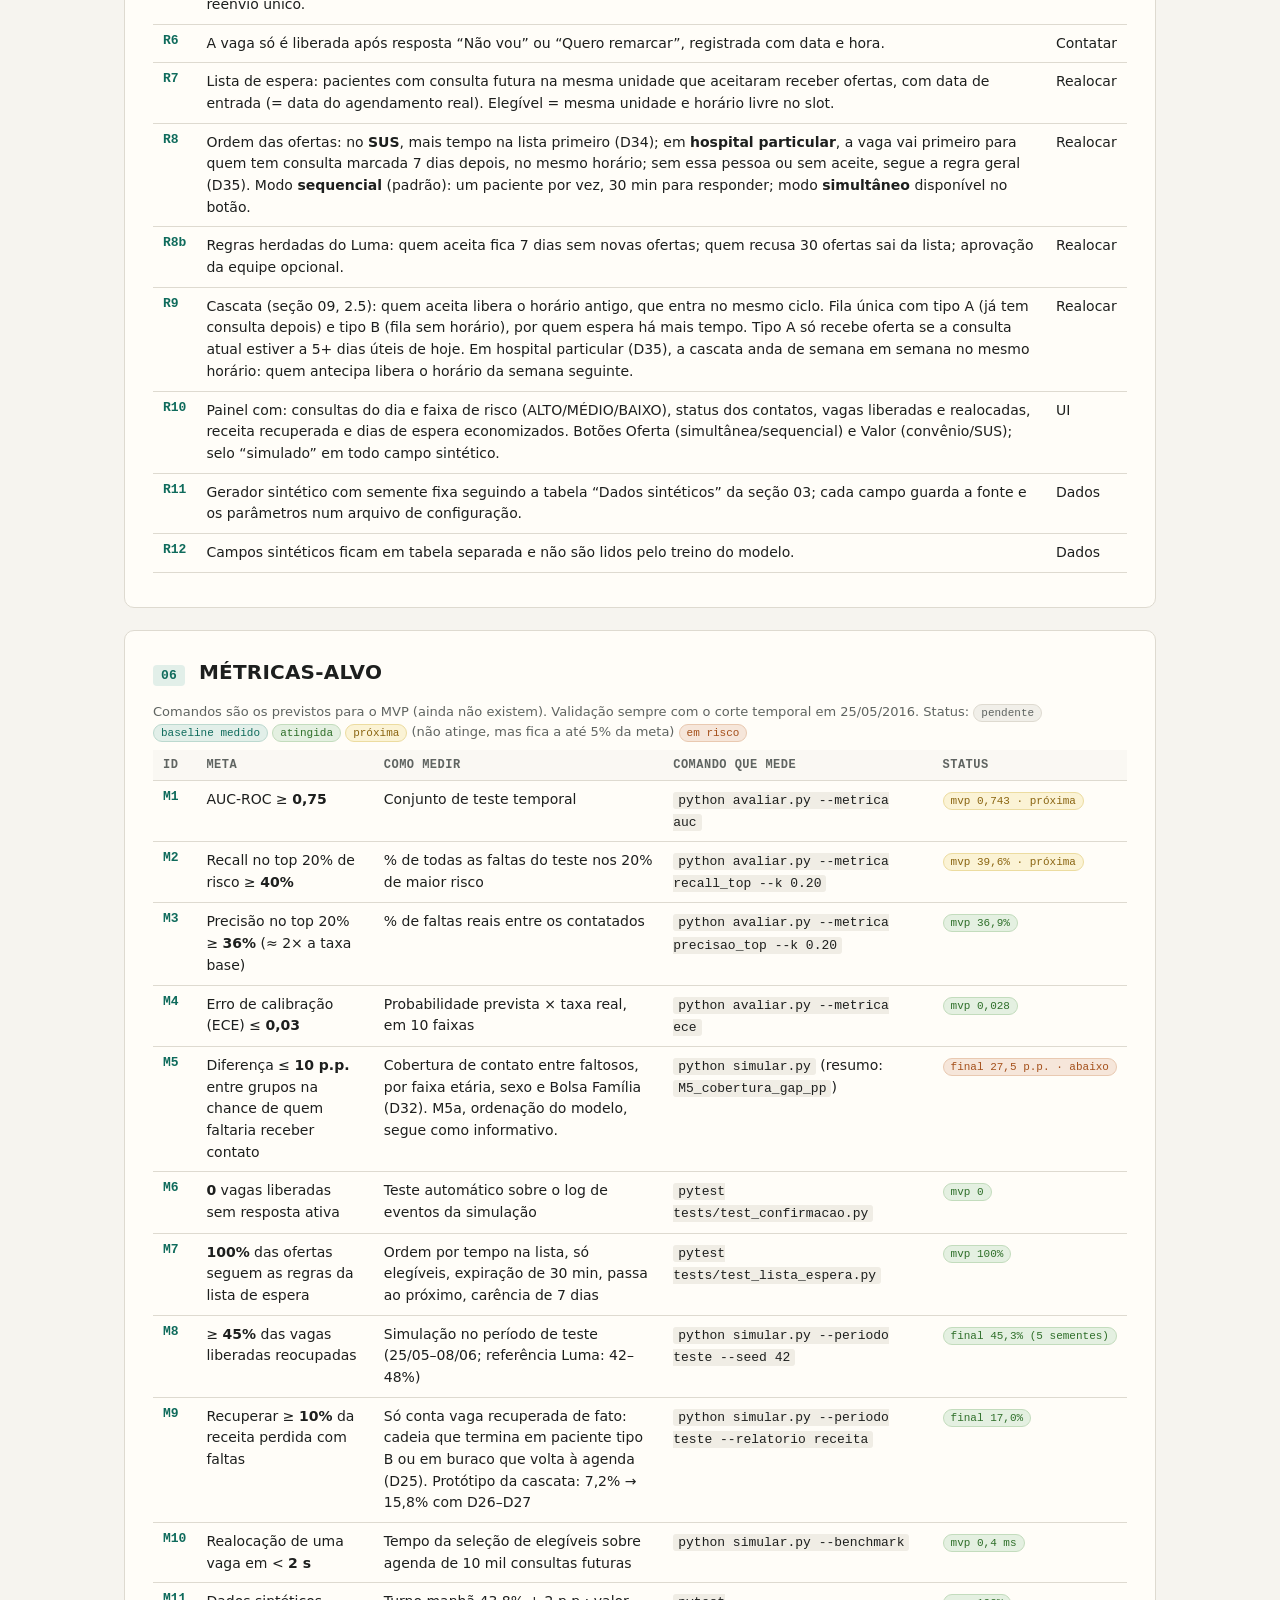
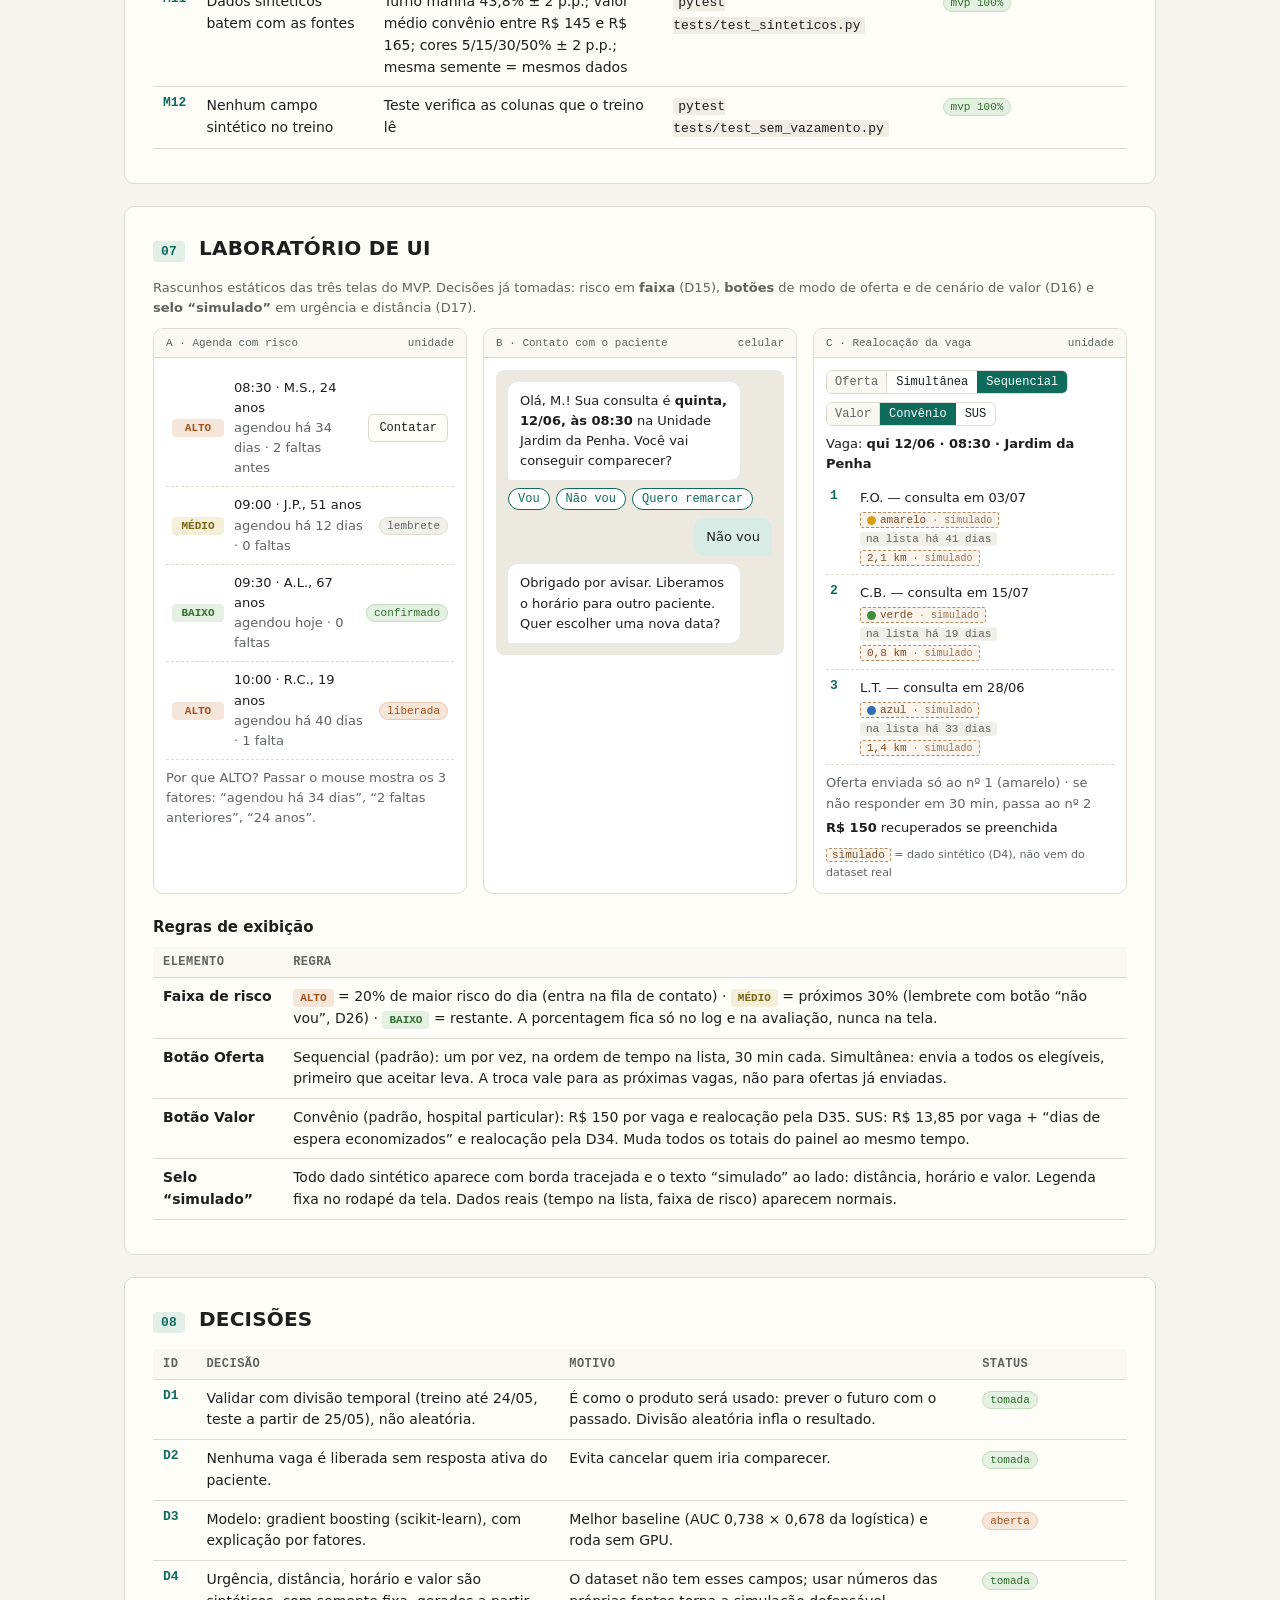
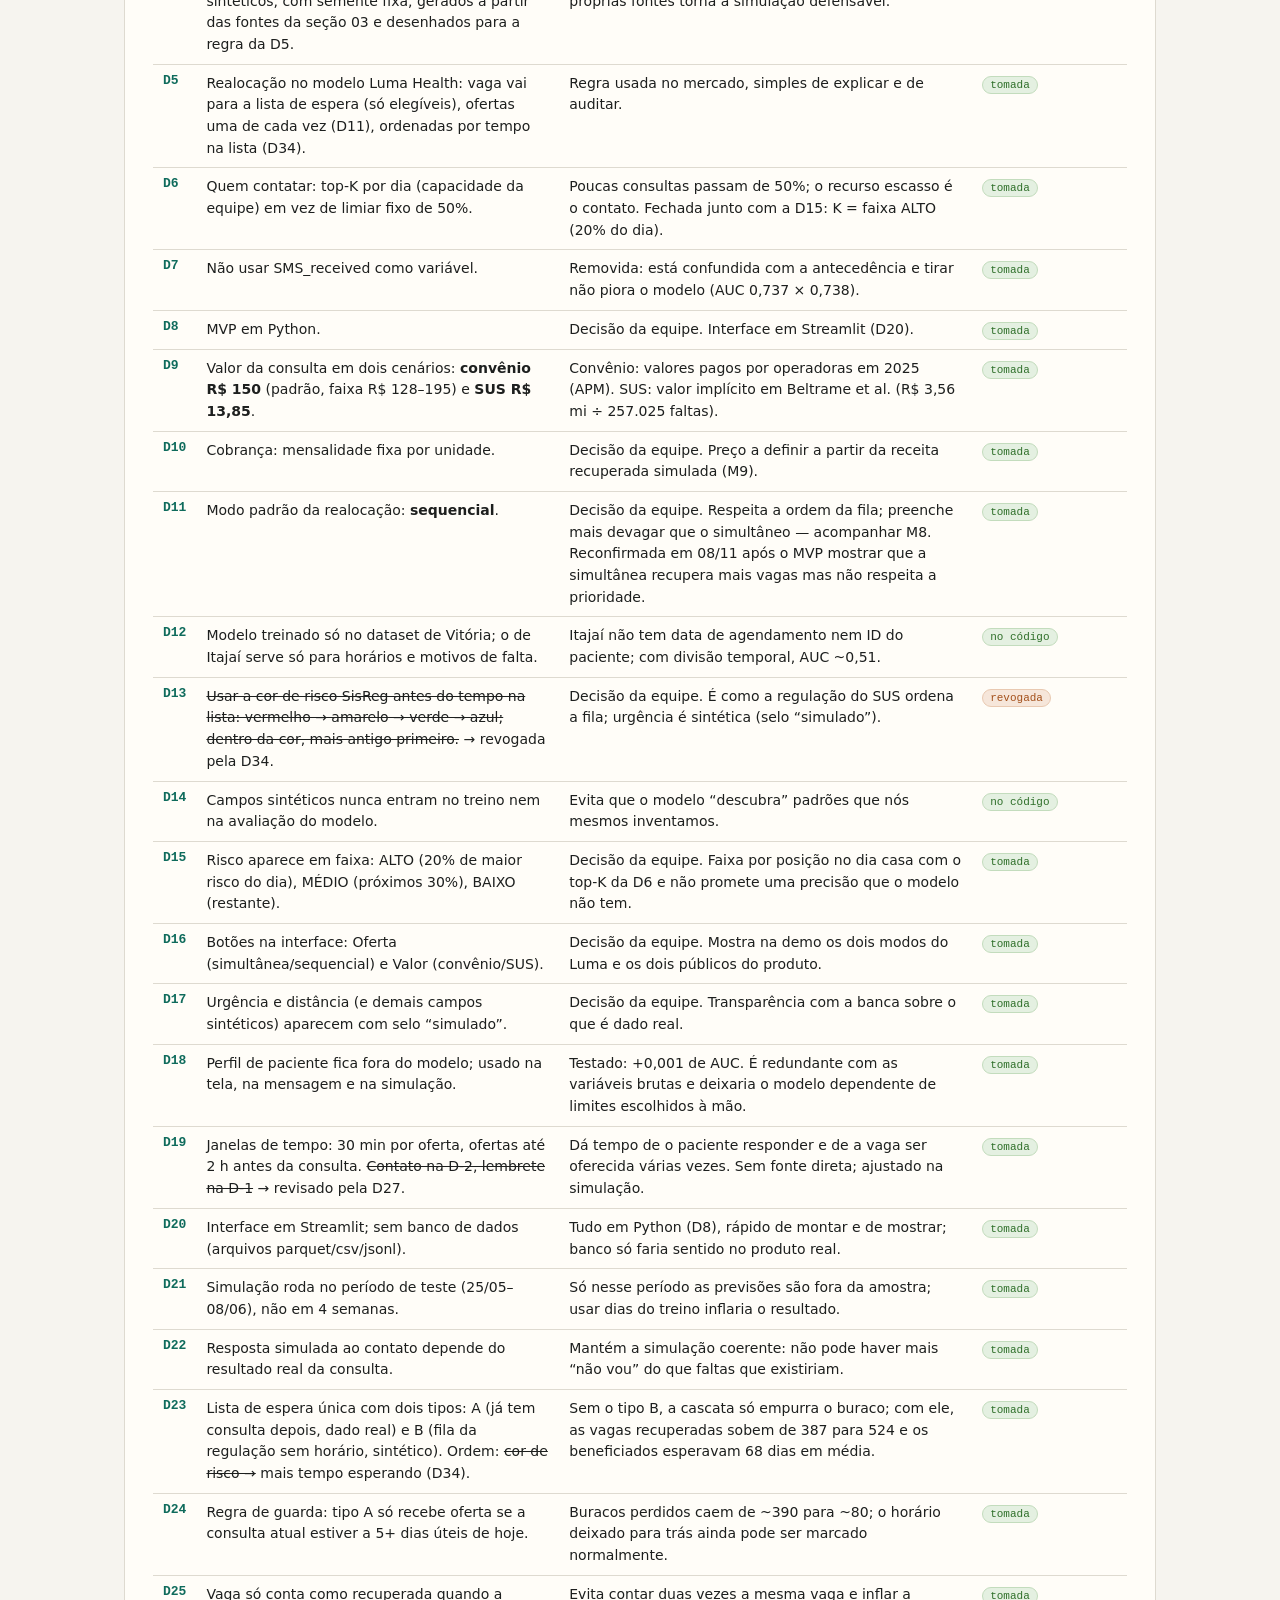
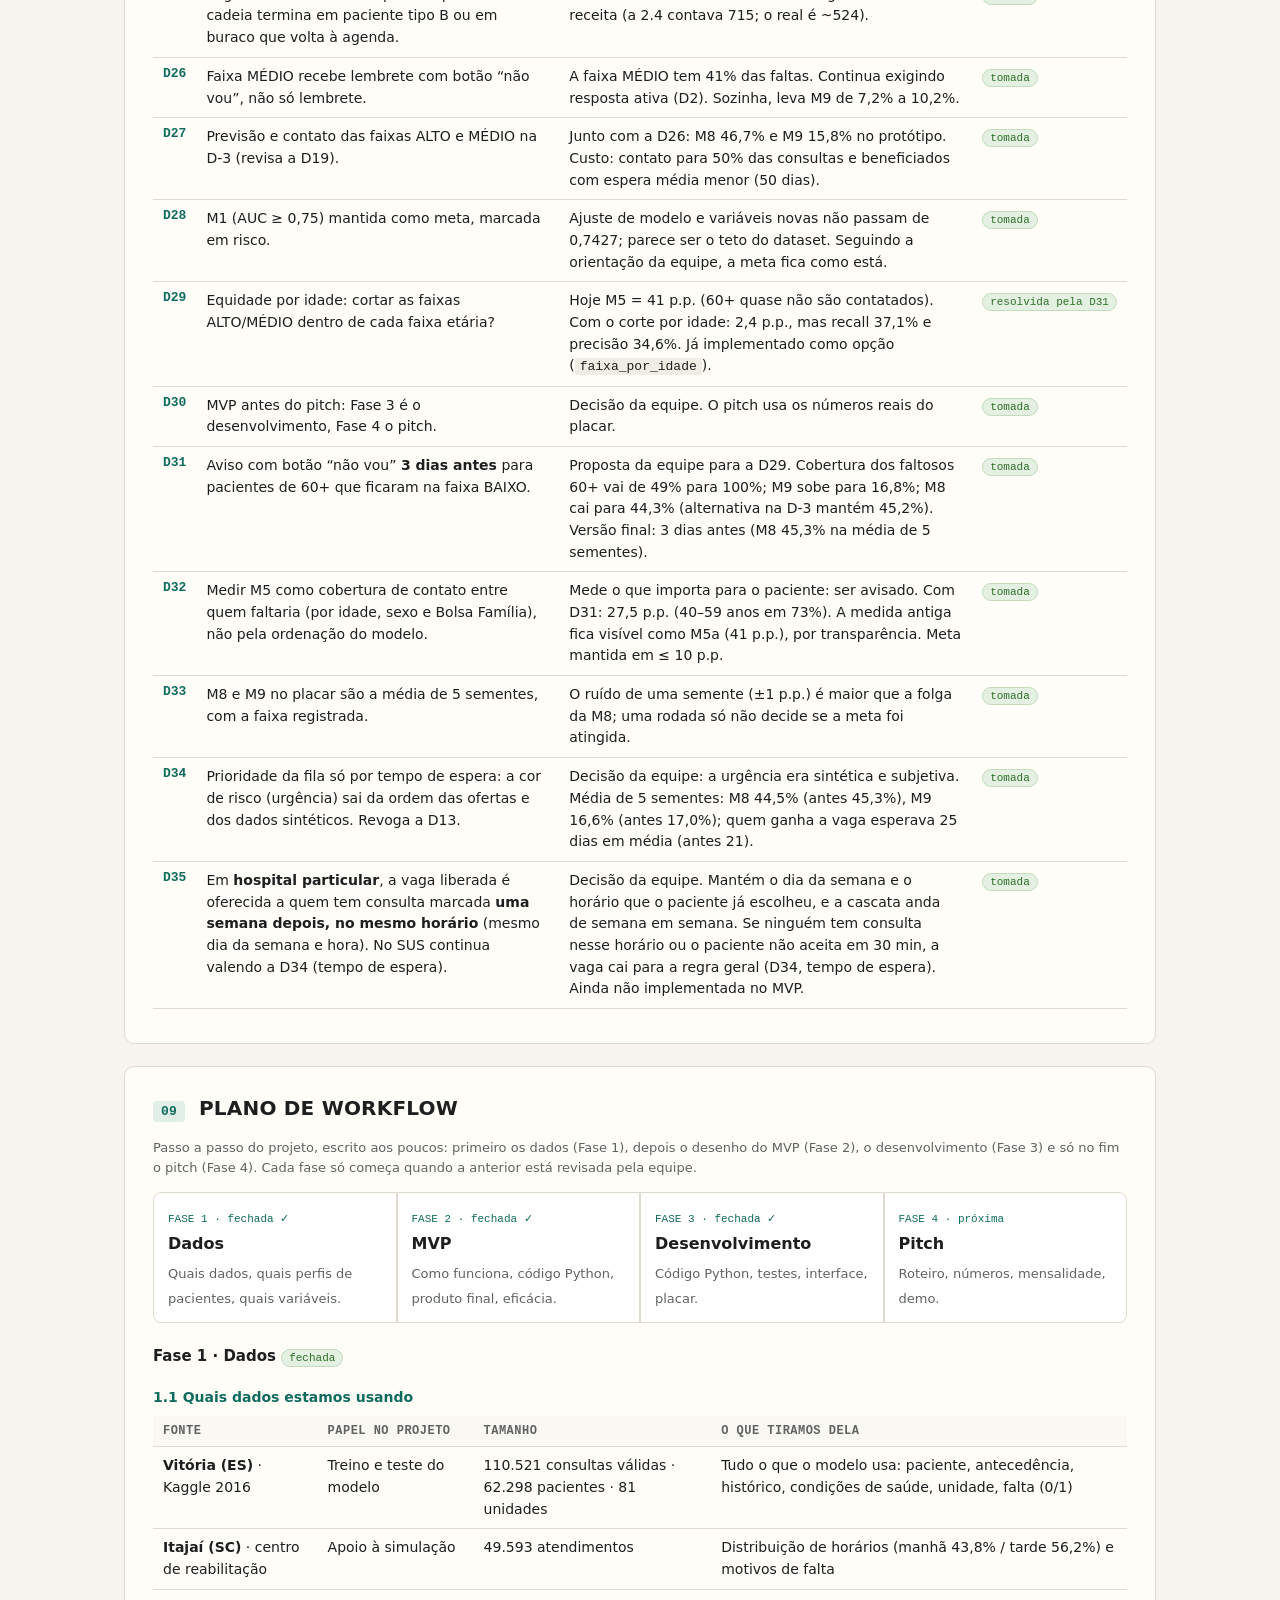
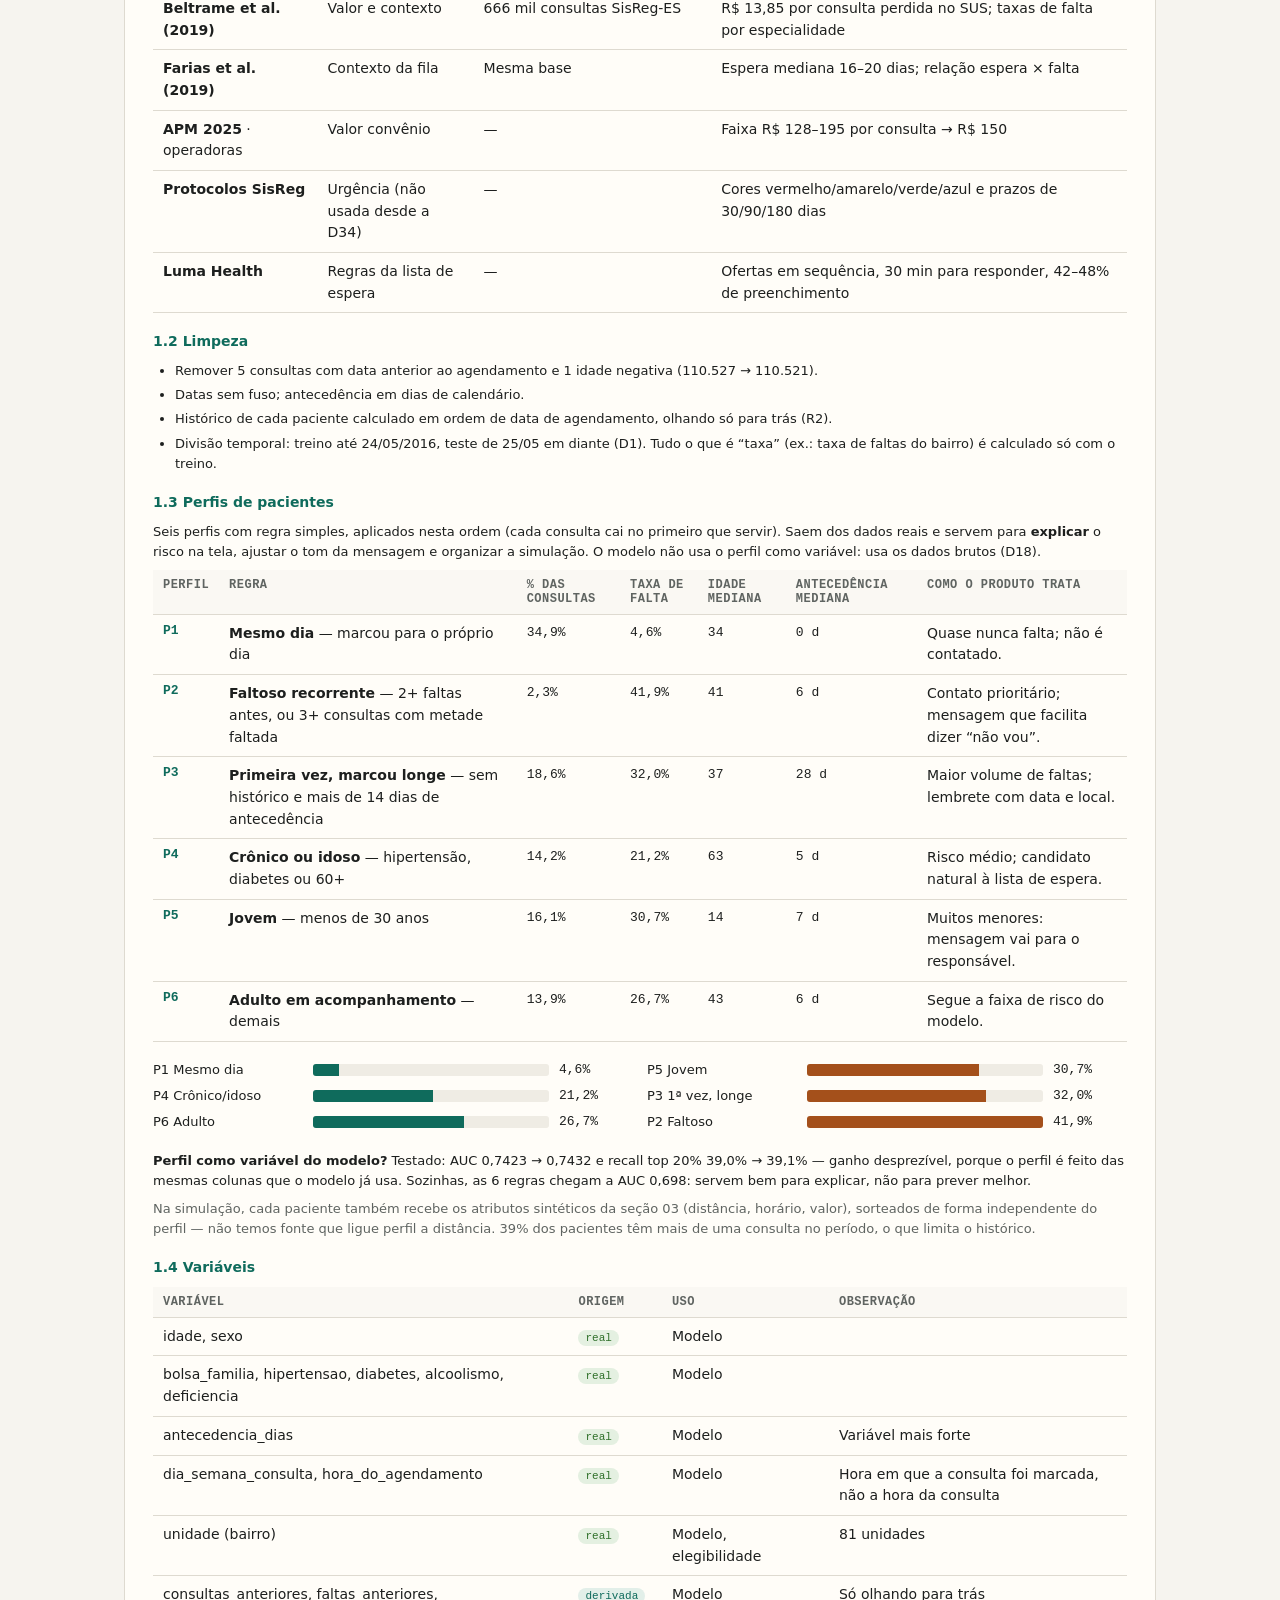
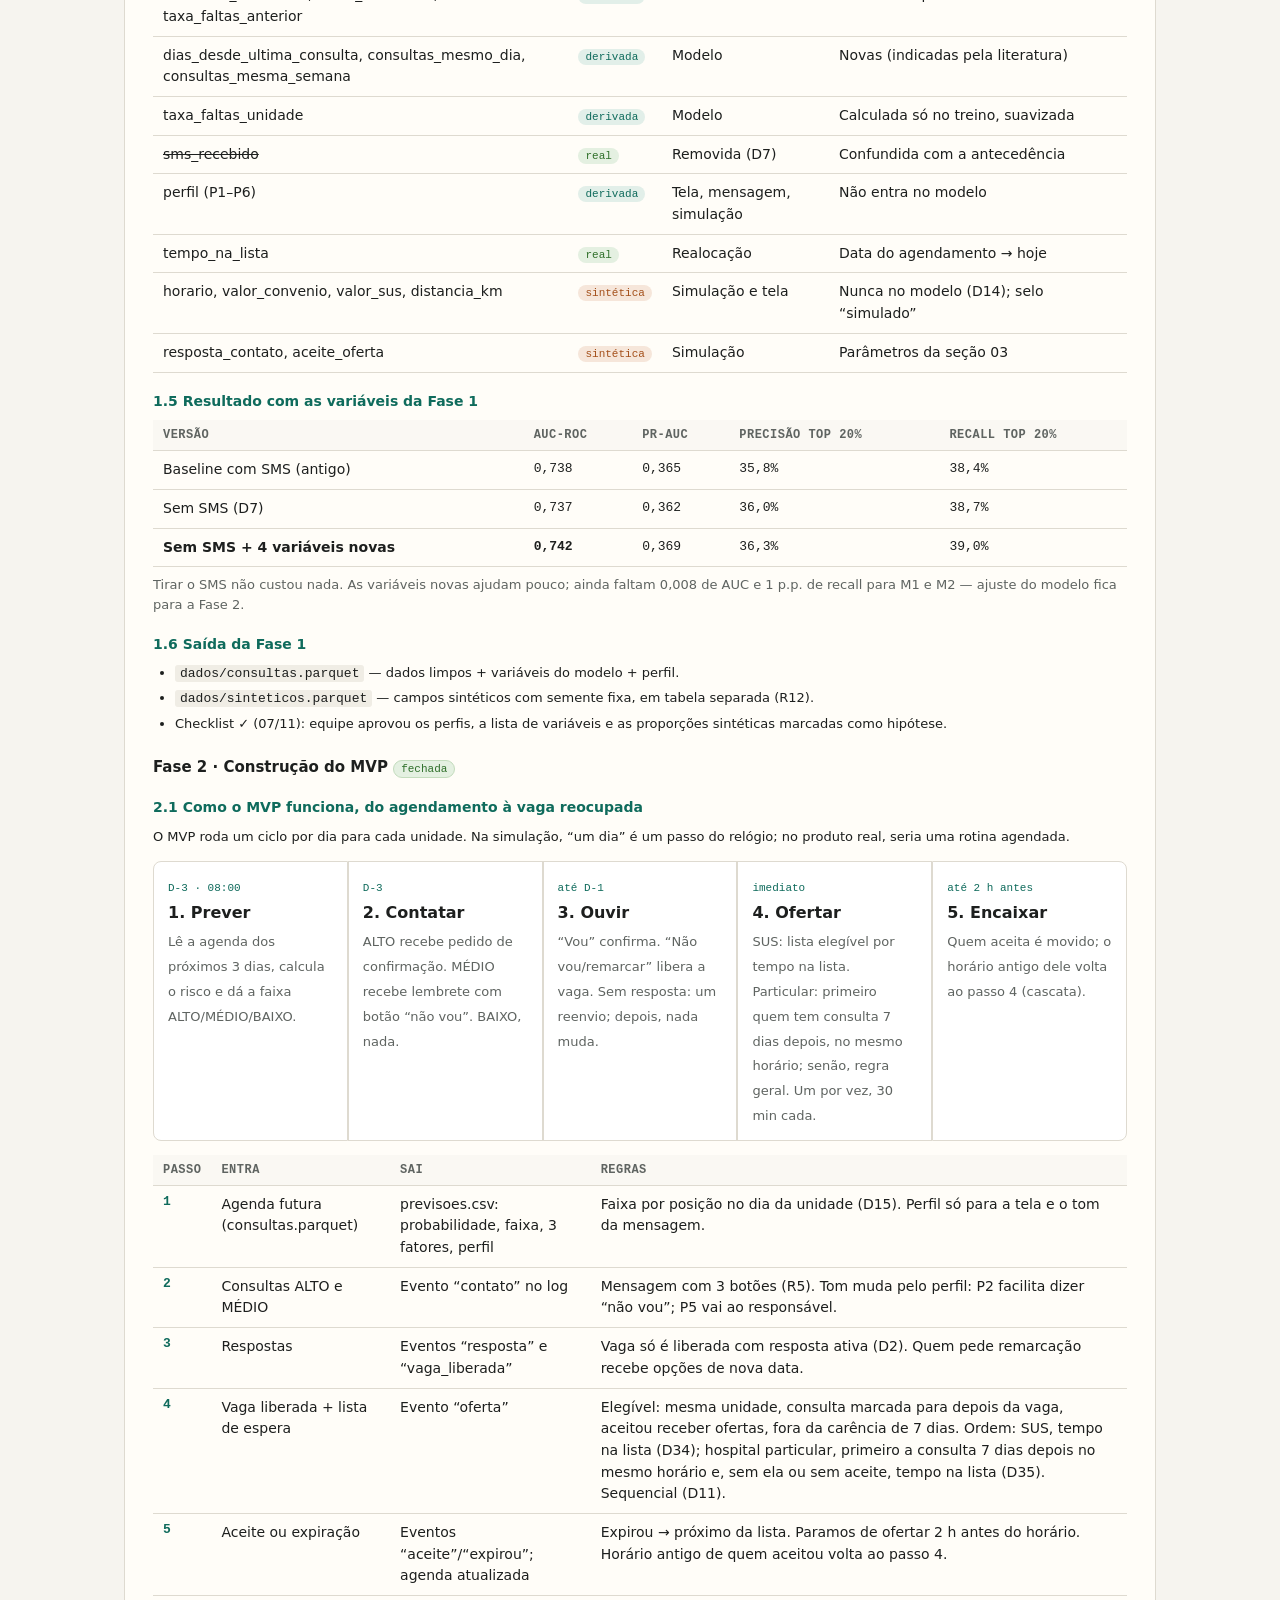
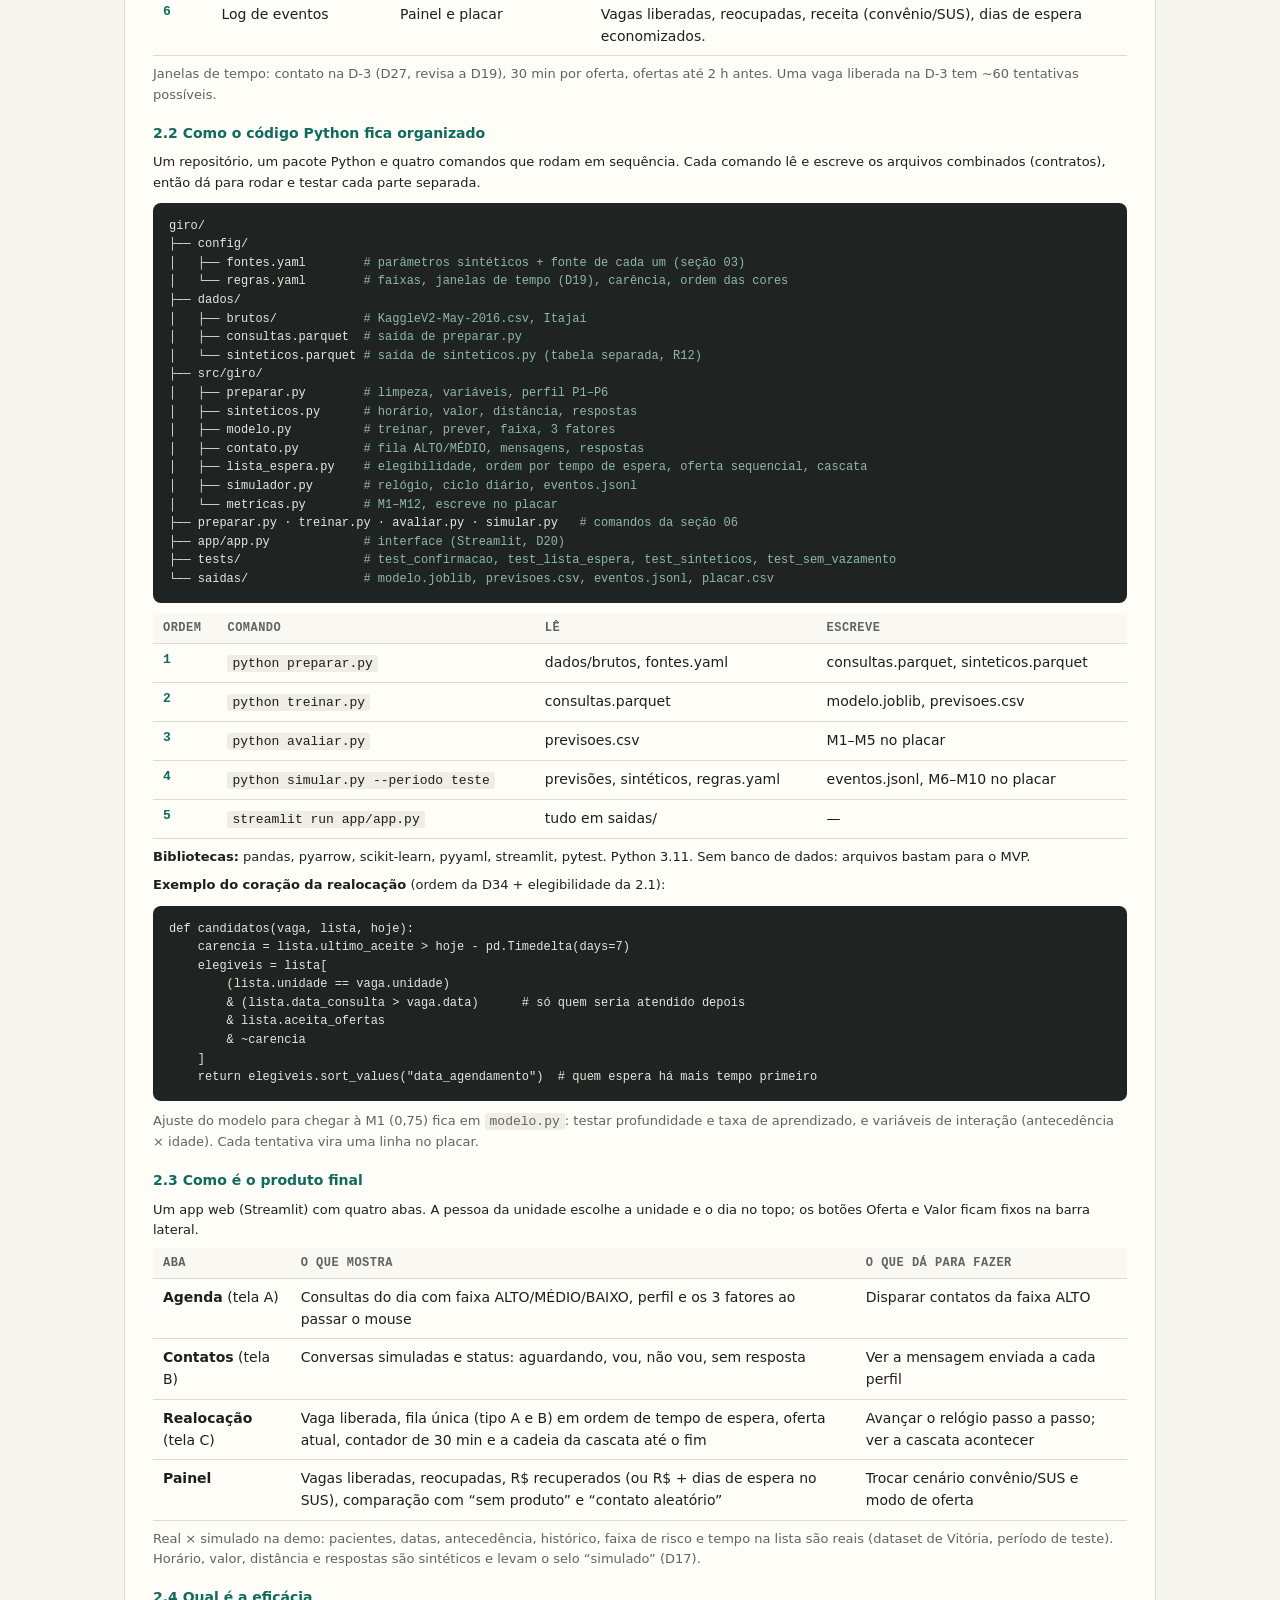
==== commit b690656f: "Documenta a regra de realocação para hospitais particulares (D35) Em hospital particular, a vaga lib" ====
--- a/index.html
+++ b/index.html
@@ -170,7 +170,7 @@
     <div class="flow">
       <div class="step"><span class="k">ETAPA 1</span><b>Prever</b><span class="small muted">Modelo dá a probabilidade de falta de cada consulta futura.</span></div>
       <div class="step"><span class="k">ETAPA 2</span><b>Contatar</b><span class="small muted">Mensagem para os de maior risco. Só libera a vaga com resposta ativa do paciente.</span></div>
-      <div class="step"><span class="k">ETAPA 3</span><b>Realocar</b><span class="small muted">Vaga vai para a lista de espera, por ordem de quem espera há mais tempo, um paciente por vez.</span></div>
+      <div class="step"><span class="k">ETAPA 3</span><b>Realocar</b><span class="small muted">Vaga vai para a lista de espera, um paciente por vez. No SUS, quem espera há mais tempo; em hospital particular, quem tem consulta uma semana depois, no mesmo horário.</span></div>
     </div>
   </section>
 
@@ -351,9 +351,9 @@
       <tr><td class="id">R5</td><td>Enviar mensagem simulada com três respostas: “Vou”, “Não vou”, “Quero remarcar”. Sem resposta = nada muda; reenvio único.</td><td>Contatar</td></tr>
       <tr><td class="id">R6</td><td>A vaga só é liberada após resposta “Não vou” ou “Quero remarcar”, registrada com data e hora.</td><td>Contatar</td></tr>
       <tr><td class="id">R7</td><td>Lista de espera: pacientes com consulta futura na mesma unidade que aceitaram receber ofertas, com data de entrada (= data do agendamento real). Elegível = mesma unidade e horário livre no slot.</td><td>Realocar</td></tr>
-      <tr><td class="id">R8</td><td>Ordem das ofertas: mais tempo na lista primeiro (D34). Modo <b>sequencial</b> (padrão): um paciente por vez, 30 min para responder; modo <b>simultâneo</b> disponível no botão.</td><td>Realocar</td></tr>
+      <tr><td class="id">R8</td><td>Ordem das ofertas: no <b>SUS</b>, mais tempo na lista primeiro (D34); em <b>hospital particular</b>, a vaga vai primeiro para quem tem consulta marcada 7 dias depois, no mesmo horário; sem essa pessoa ou sem aceite, segue a regra geral (D35). Modo <b>sequencial</b> (padrão): um paciente por vez, 30 min para responder; modo <b>simultâneo</b> disponível no botão.</td><td>Realocar</td></tr>
       <tr><td class="id">R8b</td><td>Regras herdadas do Luma: quem aceita fica 7 dias sem novas ofertas; quem recusa 30 ofertas sai da lista; aprovação da equipe opcional.</td><td>Realocar</td></tr>
-      <tr><td class="id">R9</td><td>Cascata (seção 09, 2.5): quem aceita libera o horário antigo, que entra no mesmo ciclo. Fila única com tipo A (já tem consulta depois) e tipo B (fila sem horário), por quem espera há mais tempo. Tipo A só recebe oferta se a consulta atual estiver a 5+ dias úteis de hoje.</td><td>Realocar</td></tr>
+      <tr><td class="id">R9</td><td>Cascata (seção 09, 2.5): quem aceita libera o horário antigo, que entra no mesmo ciclo. Fila única com tipo A (já tem consulta depois) e tipo B (fila sem horário), por quem espera há mais tempo. Tipo A só recebe oferta se a consulta atual estiver a 5+ dias úteis de hoje. Em hospital particular (D35), a cascata anda de semana em semana no mesmo horário: quem antecipa libera o horário da semana seguinte.</td><td>Realocar</td></tr>
       <tr><td class="id">R10</td><td>Painel com: consultas do dia e faixa de risco (ALTO/MÉDIO/BAIXO), status dos contatos, vagas liberadas e realocadas, receita recuperada e dias de espera economizados. Botões Oferta (simultânea/sequencial) e Valor (convênio/SUS); selo “simulado” em todo campo sintético.</td><td>UI</td></tr>
       <tr><td class="id">R11</td><td>Gerador sintético com semente fixa seguindo a tabela “Dados sintéticos” da seção 03; cada campo guarda a fonte e os parâmetros num arquivo de configuração.</td><td>Dados</td></tr>
       <tr><td class="id">R12</td><td>Campos sintéticos ficam em tabela separada e não são lidos pelo treino do modelo.</td><td>Dados</td></tr>
@@ -430,7 +430,7 @@
         <tr><th>Elemento</th><th>Regra</th></tr>
         <tr><td><b>Faixa de risco</b></td><td><span class="risk r-hi">ALTO</span> = 20% de maior risco do dia (entra na fila de contato) · <span class="risk r-md">MÉDIO</span> = próximos 30% (lembrete com botão “não vou”, D26) · <span class="risk r-lo">BAIXO</span> = restante. A porcentagem fica só no log e na avaliação, nunca na tela.</td></tr>
         <tr><td><b>Botão Oferta</b></td><td>Sequencial (padrão): um por vez, na ordem de tempo na lista, 30 min cada. Simultânea: envia a todos os elegíveis, primeiro que aceitar leva. A troca vale para as próximas vagas, não para ofertas já enviadas.</td></tr>
-        <tr><td><b>Botão Valor</b></td><td>Convênio (padrão): R$ 150 por vaga. SUS: R$ 13,85 por vaga + “dias de espera economizados”. Muda todos os totais do painel ao mesmo tempo.</td></tr>
+        <tr><td><b>Botão Valor</b></td><td>Convênio (padrão, hospital particular): R$ 150 por vaga e realocação pela D35. SUS: R$ 13,85 por vaga + “dias de espera economizados” e realocação pela D34. Muda todos os totais do painel ao mesmo tempo.</td></tr>
         <tr><td><b>Selo “simulado”</b></td><td>Todo dado sintético aparece com borda tracejada e o texto “simulado” ao lado: distância, horário e valor. Legenda fixa no rodapé da tela. Dados reais (tempo na lista, faixa de risco) aparecem normais.</td></tr>
       </table>
     </div>
@@ -476,6 +476,7 @@
       <tr><td class="id">D32</td><td>Medir M5 como cobertura de contato entre quem faltaria (por idade, sexo e Bolsa Família), não pela ordenação do modelo.</td><td>Mede o que importa para o paciente: ser avisado. Com D31: 27,5 p.p. (40–59 anos em 73%). A medida antiga fica visível como M5a (41 p.p.), por transparência. Meta mantida em ≤ 10 p.p.</td><td><span class="tag ok">tomada</span></td></tr>
       <tr><td class="id">D33</td><td>M8 e M9 no placar são a média de 5 sementes, com a faixa registrada.</td><td>O ruído de uma semente (±1 p.p.) é maior que a folga da M8; uma rodada só não decide se a meta foi atingida.</td><td><span class="tag ok">tomada</span></td></tr>
       <tr><td class="id">D34</td><td>Prioridade da fila só por tempo de espera: a cor de risco (urgência) sai da ordem das ofertas e dos dados sintéticos. Revoga a D13.</td><td>Decisão da equipe: a urgência era sintética e subjetiva. Média de 5 sementes: M8 44,5% (antes 45,3%), M9 16,6% (antes 17,0%); quem ganha a vaga esperava 25 dias em média (antes 21).</td><td><span class="tag ok">tomada</span></td></tr>
+      <tr><td class="id">D35</td><td>Em <b>hospital particular</b>, a vaga liberada é oferecida a quem tem consulta marcada <b>uma semana depois, no mesmo horário</b> (mesmo dia da semana e hora). No SUS continua valendo a D34 (tempo de espera).</td><td>Decisão da equipe. Mantém o dia da semana e o horário que o paciente já escolheu, e a cascata anda de semana em semana. Se ninguém tem consulta nesse horário ou o paciente não aceita em 30 min, a vaga cai para a regra geral (D34, tempo de espera). Ainda não implementada no MVP.</td><td><span class="tag ok">tomada</span></td></tr>
     </table>
   </section>
 
@@ -580,7 +581,7 @@
       <div class="step"><span class="k">D-3 · 08:00</span><b>1. Prever</b><span class="small muted">Lê a agenda dos próximos 3 dias, calcula o risco e dá a faixa ALTO/MÉDIO/BAIXO.</span></div>
       <div class="step"><span class="k">D-3</span><b>2. Contatar</b><span class="small muted">ALTO recebe pedido de confirmação. MÉDIO recebe lembrete com botão “não vou”. BAIXO, nada.</span></div>
       <div class="step"><span class="k">até D-1</span><b>3. Ouvir</b><span class="small muted">“Vou” confirma. “Não vou/remarcar” libera a vaga. Sem resposta: um reenvio; depois, nada muda.</span></div>
-      <div class="step"><span class="k">imediato</span><b>4. Ofertar</b><span class="small muted">Lista de espera elegível, por tempo na lista. Um por vez, 30 min cada.</span></div>
+      <div class="step"><span class="k">imediato</span><b>4. Ofertar</b><span class="small muted">SUS: lista elegível por tempo na lista. Particular: primeiro quem tem consulta 7 dias depois, no mesmo horário; senão, regra geral. Um por vez, 30 min cada.</span></div>
       <div class="step"><span class="k">até 2 h antes</span><b>5. Encaixar</b><span class="small muted">Quem aceita é movido; o horário antigo dele volta ao passo 4 (cascata).</span></div>
     </div>
     <table data-edit>
@@ -588,7 +589,7 @@
       <tr><td class="id">1</td><td>Agenda futura (consultas.parquet)</td><td>previsoes.csv: probabilidade, faixa, 3 fatores, perfil</td><td>Faixa por posição no dia da unidade (D15). Perfil só para a tela e o tom da mensagem.</td></tr>
       <tr><td class="id">2</td><td>Consultas ALTO e MÉDIO</td><td>Evento “contato” no log</td><td>Mensagem com 3 botões (R5). Tom muda pelo perfil: P2 facilita dizer “não vou”; P5 vai ao responsável.</td></tr>
       <tr><td class="id">3</td><td>Respostas</td><td>Eventos “resposta” e “vaga_liberada”</td><td>Vaga só é liberada com resposta ativa (D2). Quem pede remarcação recebe opções de nova data.</td></tr>
-      <tr><td class="id">4</td><td>Vaga liberada + lista de espera</td><td>Evento “oferta”</td><td>Elegível: mesma unidade, consulta marcada para depois da vaga, aceitou receber ofertas, fora da carência de 7 dias. Ordem: tempo na lista (D34). Sequencial (D11).</td></tr>
+      <tr><td class="id">4</td><td>Vaga liberada + lista de espera</td><td>Evento “oferta”</td><td>Elegível: mesma unidade, consulta marcada para depois da vaga, aceitou receber ofertas, fora da carência de 7 dias. Ordem: SUS, tempo na lista (D34); hospital particular, primeiro a consulta 7 dias depois no mesmo horário e, sem ela ou sem aceite, tempo na lista (D35). Sequencial (D11).</td></tr>
       <tr><td class="id">5</td><td>Aceite ou expiração</td><td>Eventos “aceite”/“expirou”; agenda atualizada</td><td>Expirou → próximo da lista. Paramos de ofertar 2 h antes do horário. Horário antigo de quem aceitou volta ao passo 4.</td></tr>
       <tr><td class="id">6</td><td>Log de eventos</td><td>Painel e placar</td><td>Vagas liberadas, reocupadas, receita (convênio/SUS), dias de espera economizados.</td></tr>
     </table>
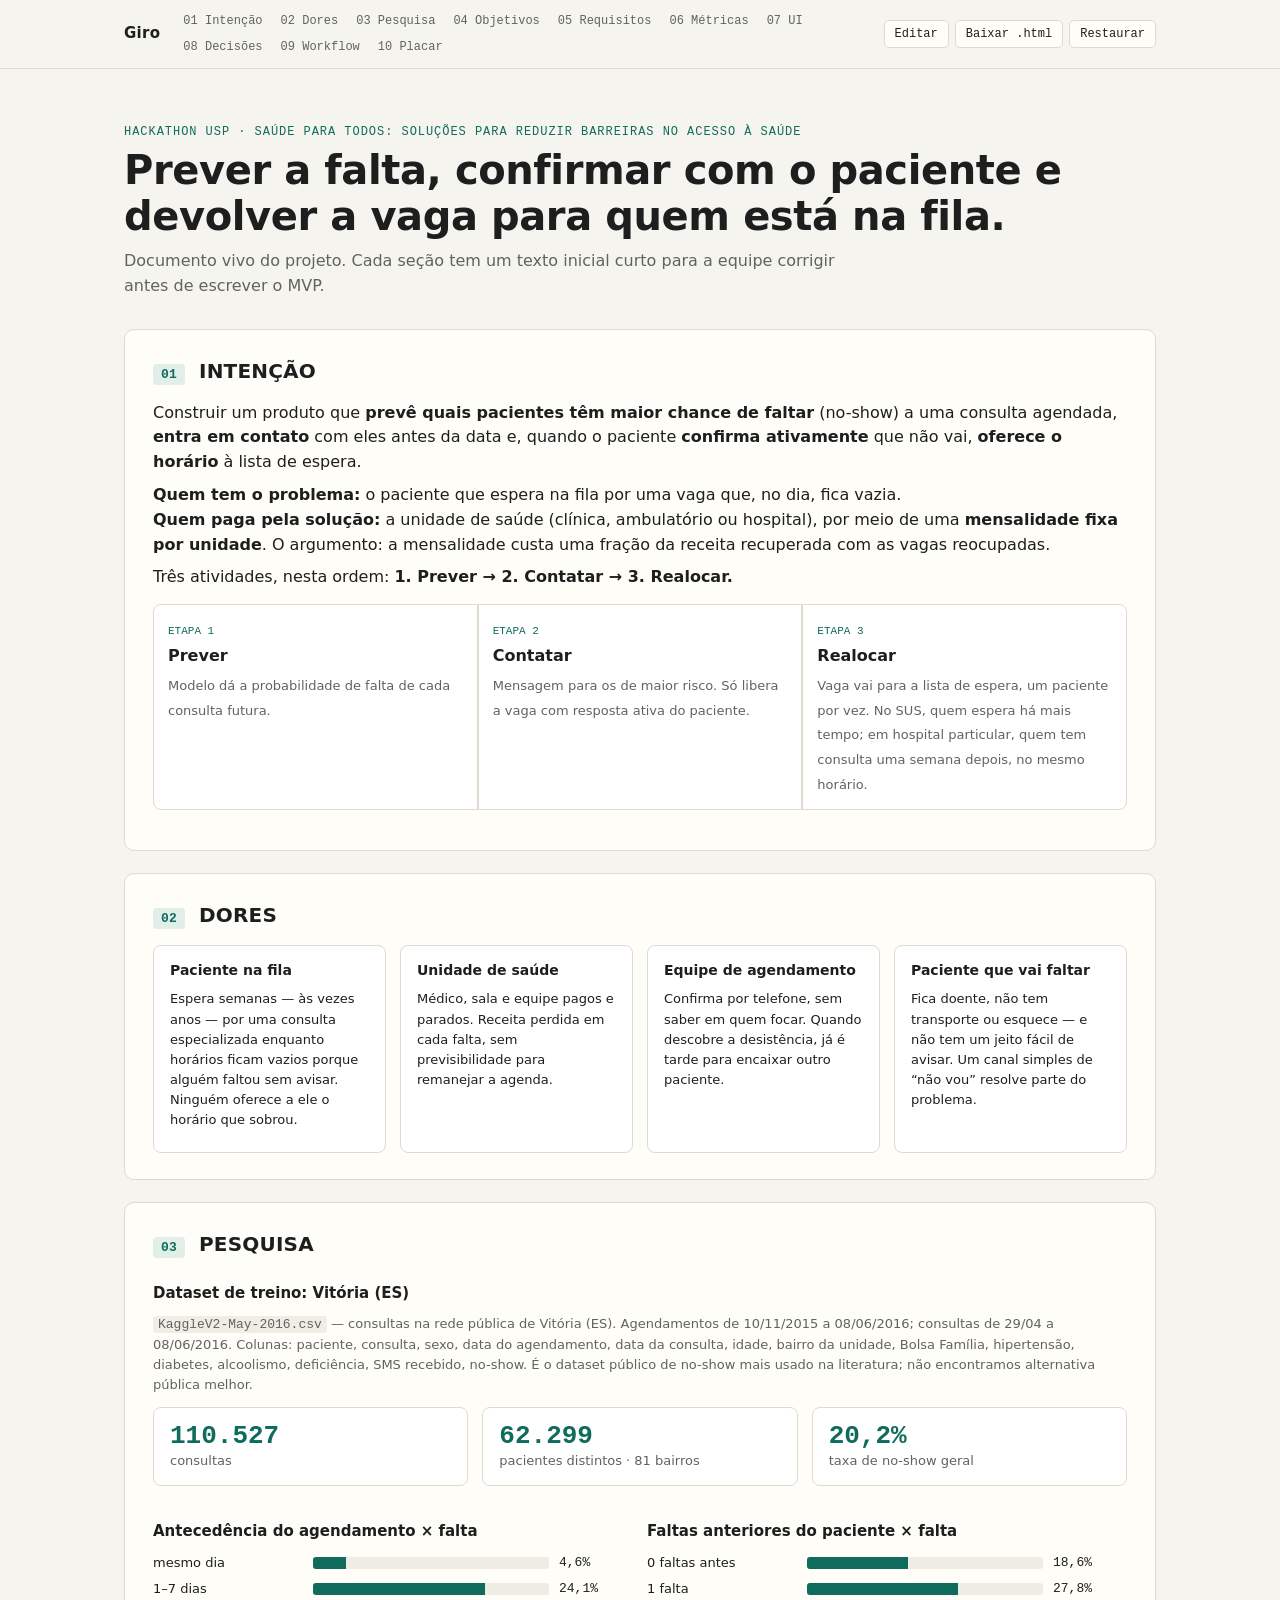
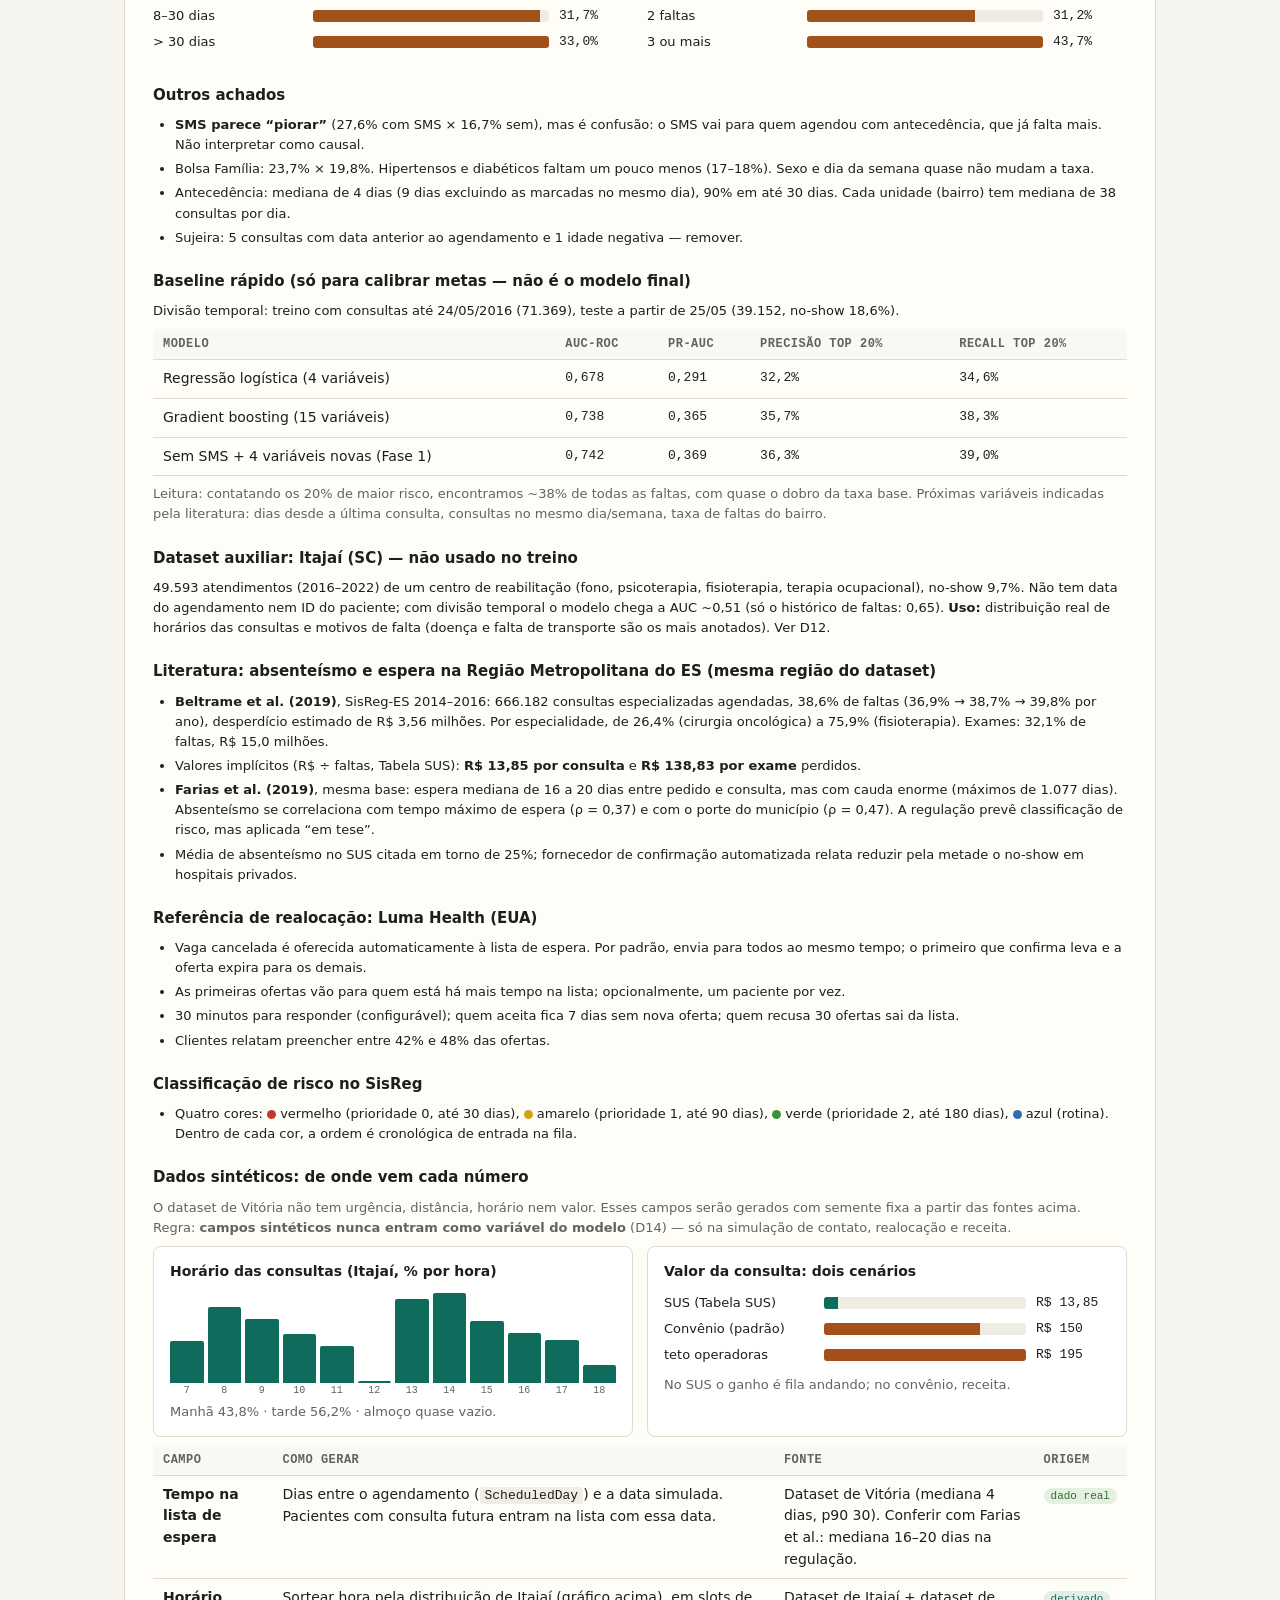
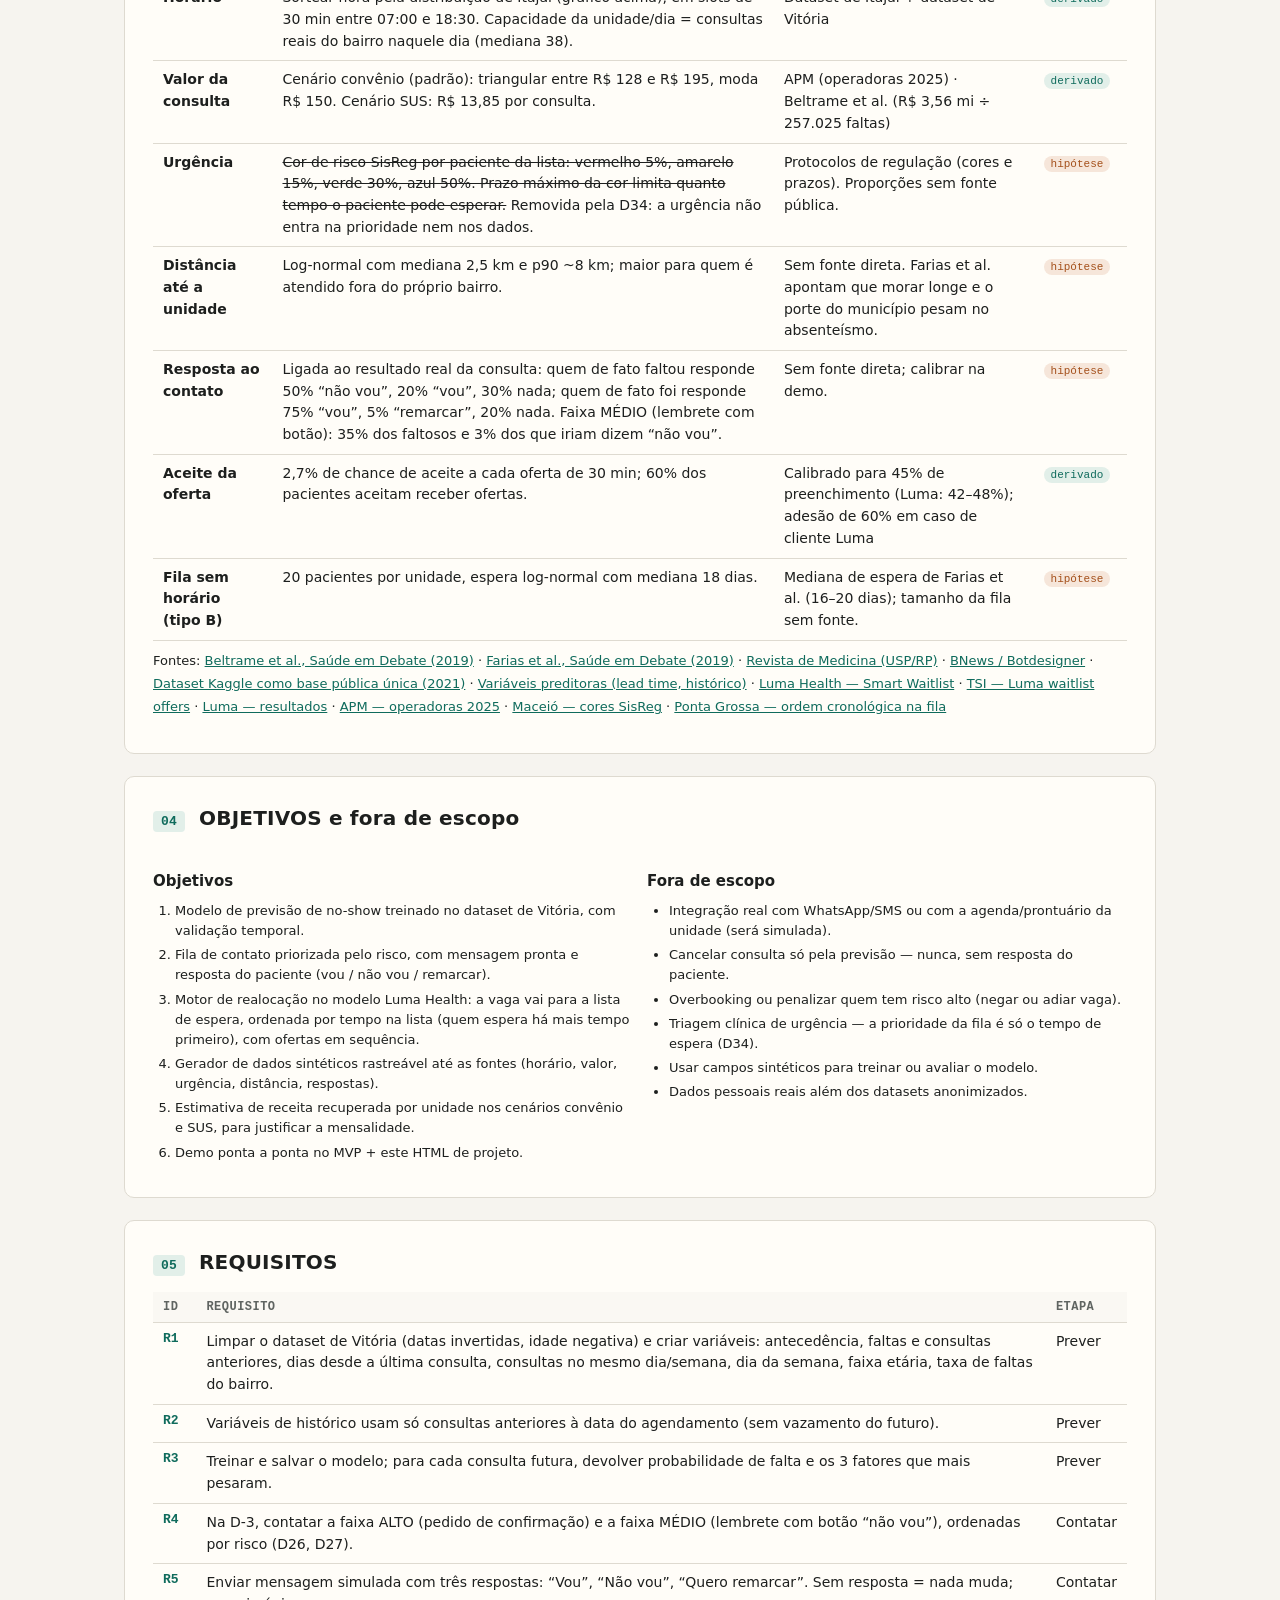
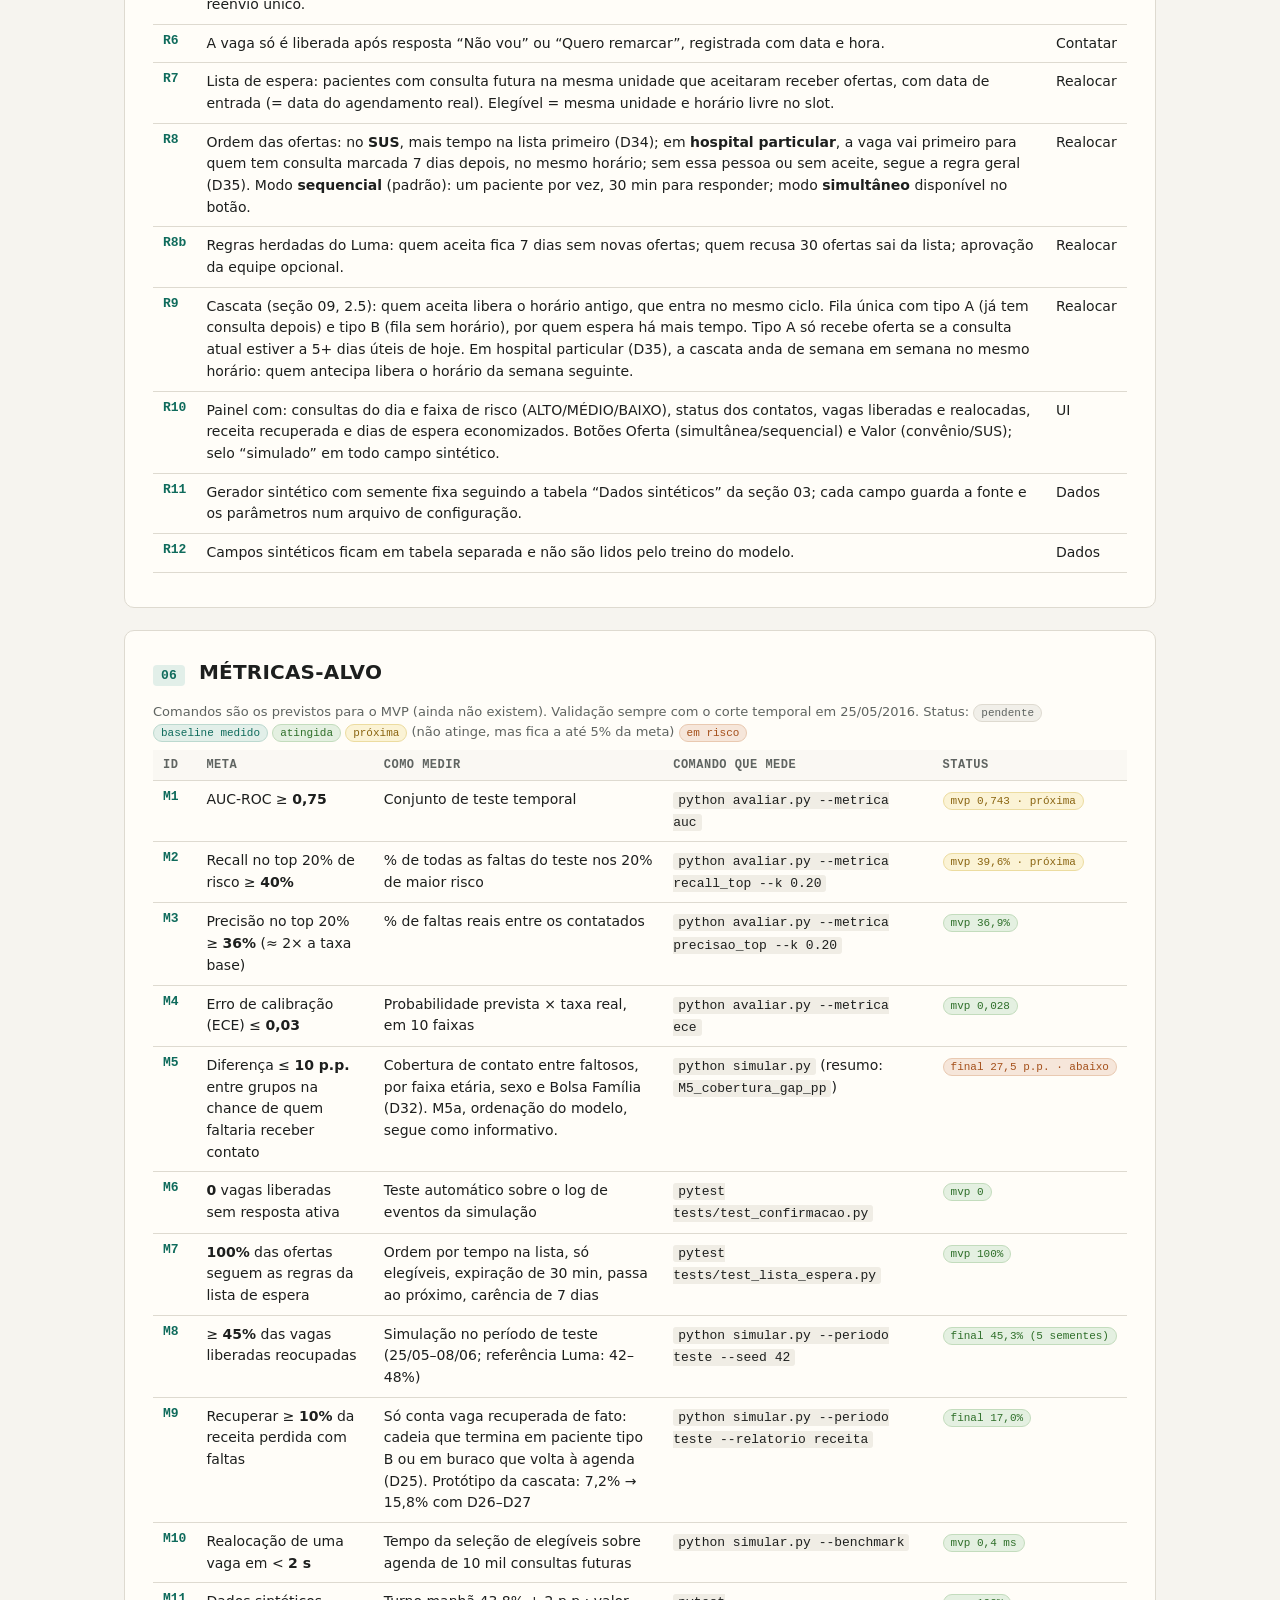
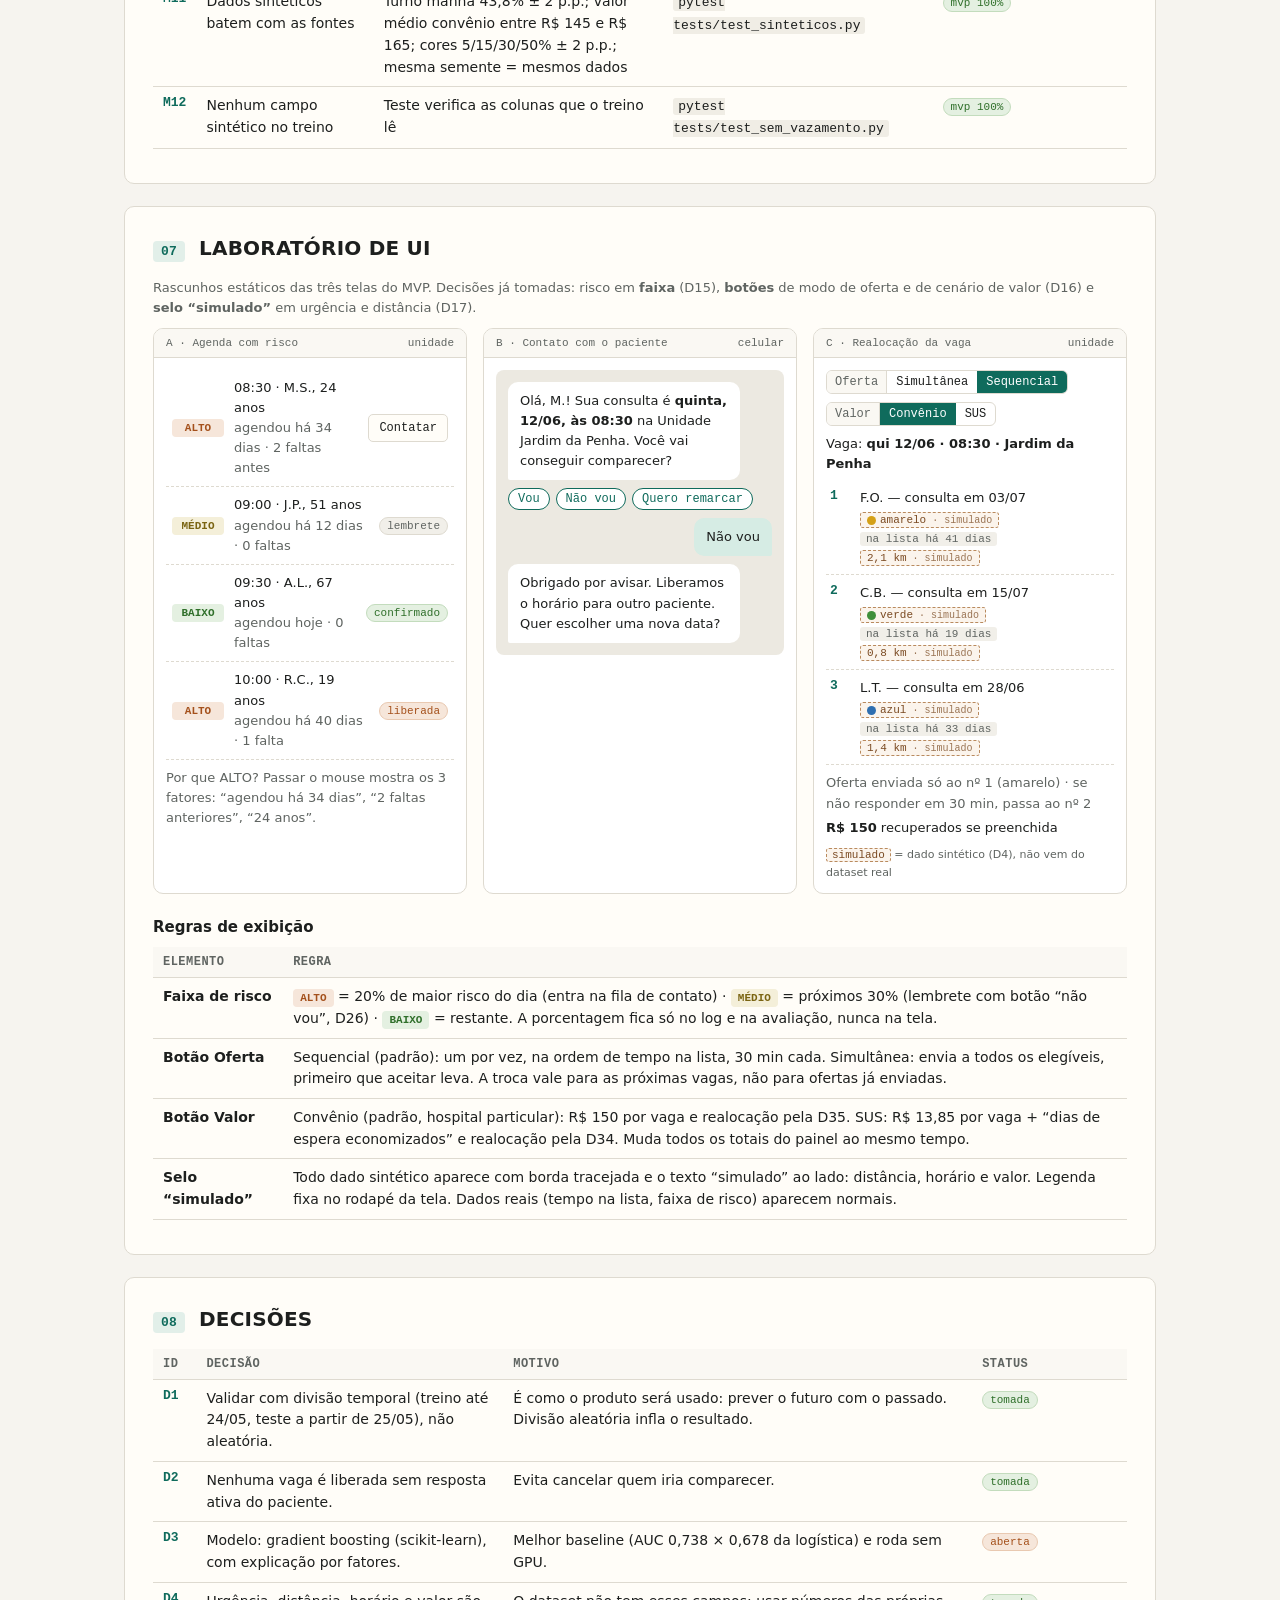
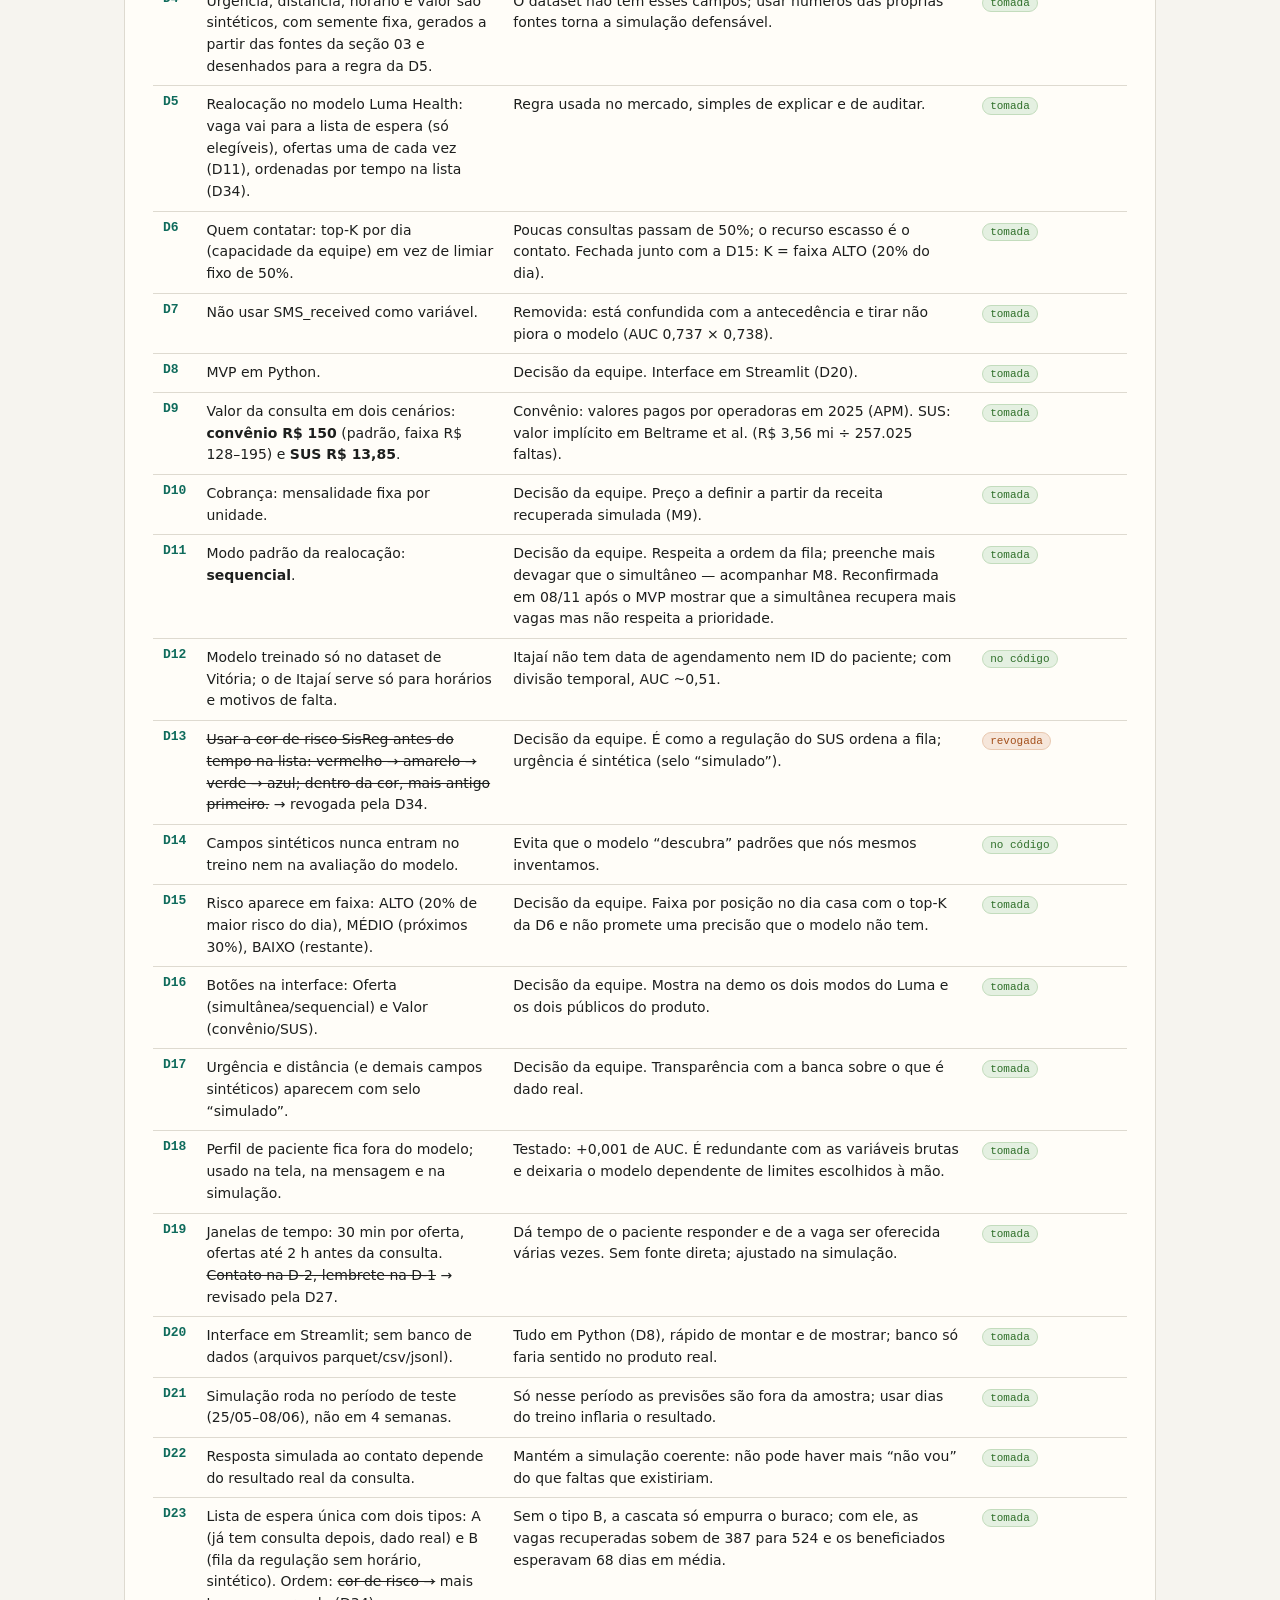
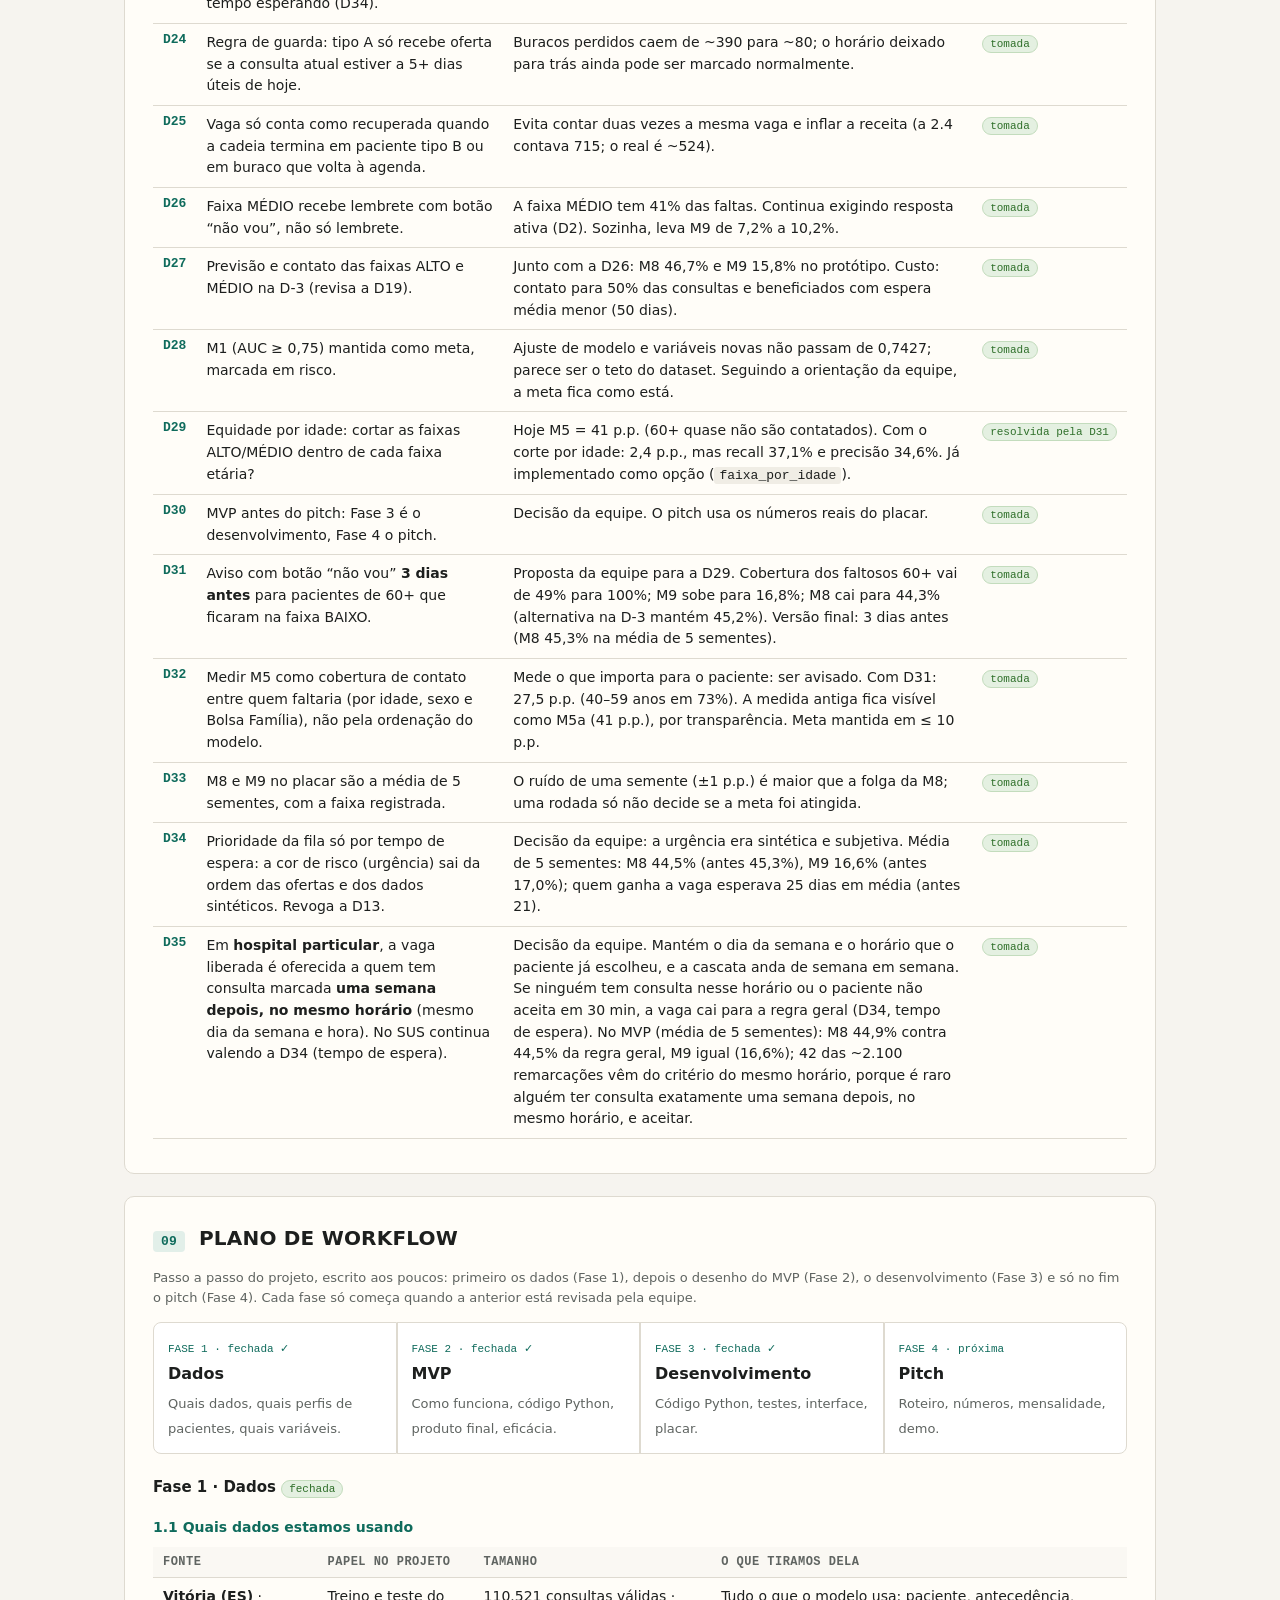
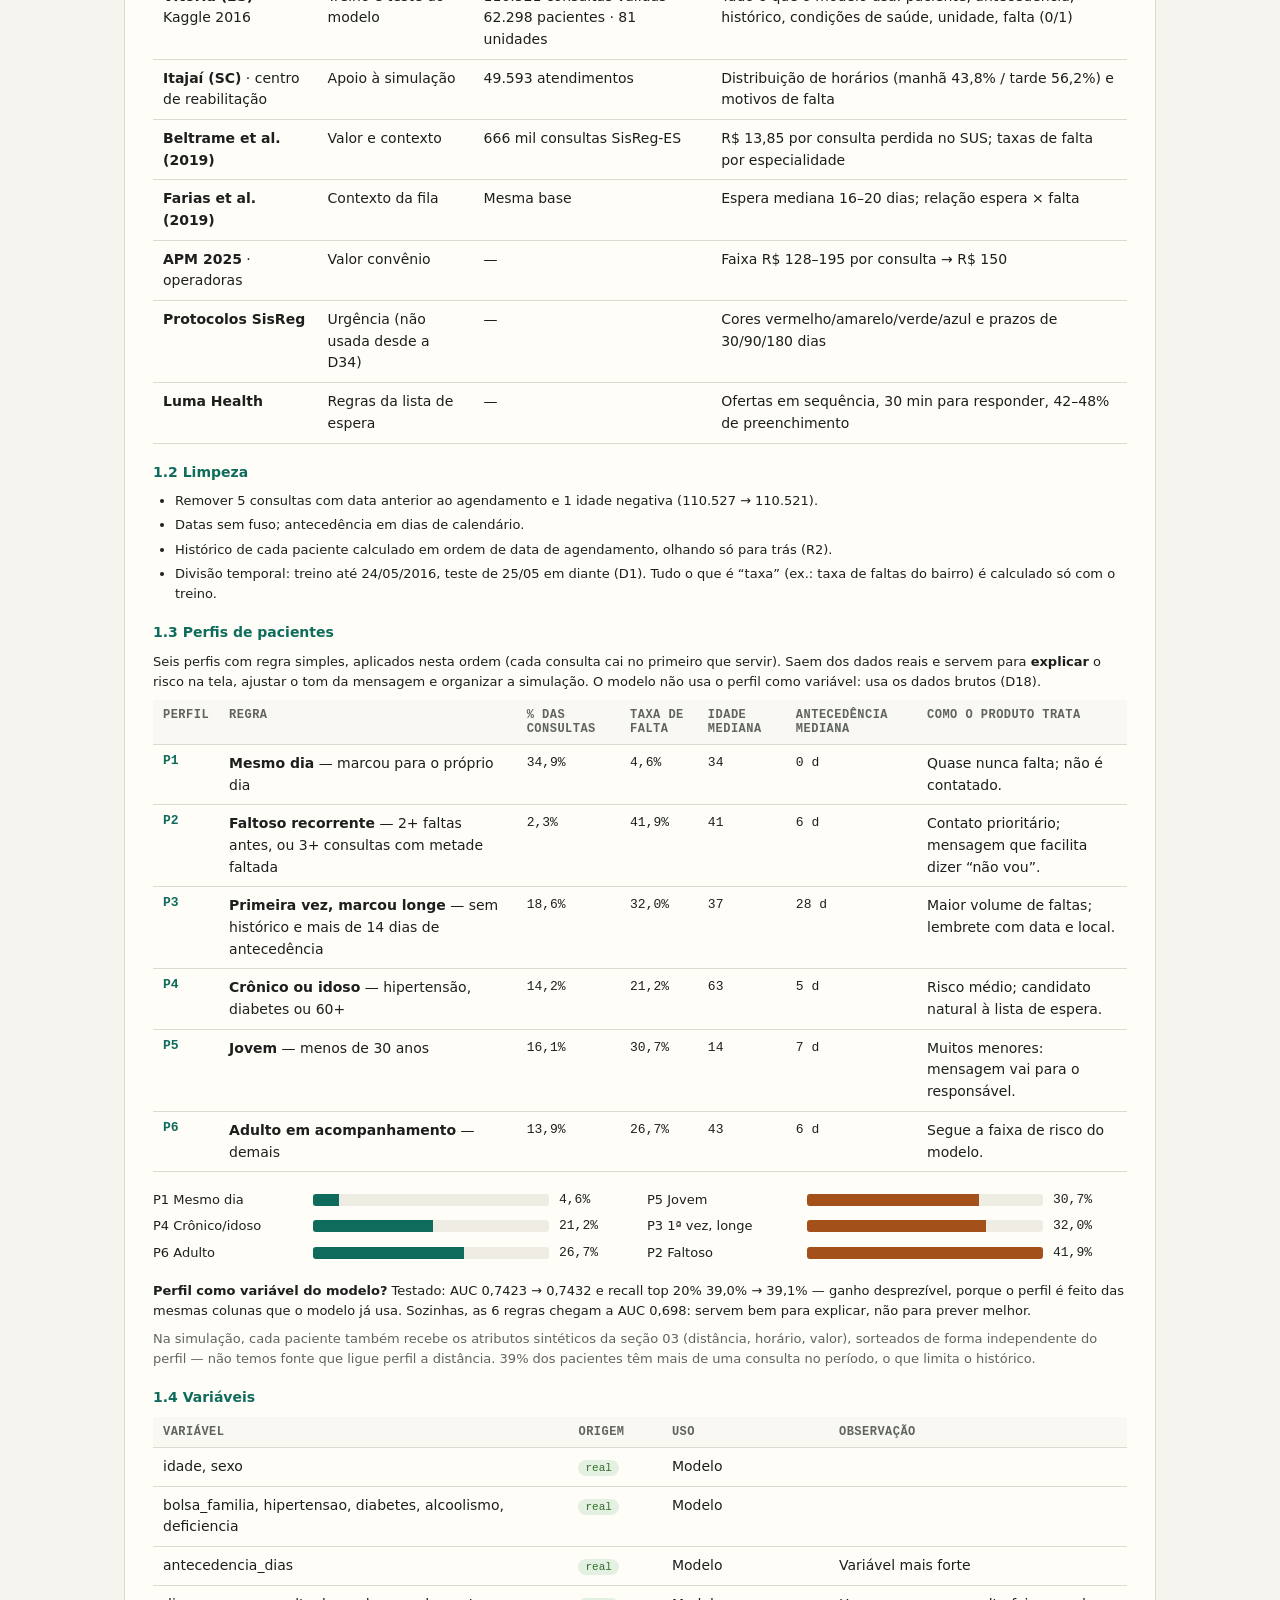
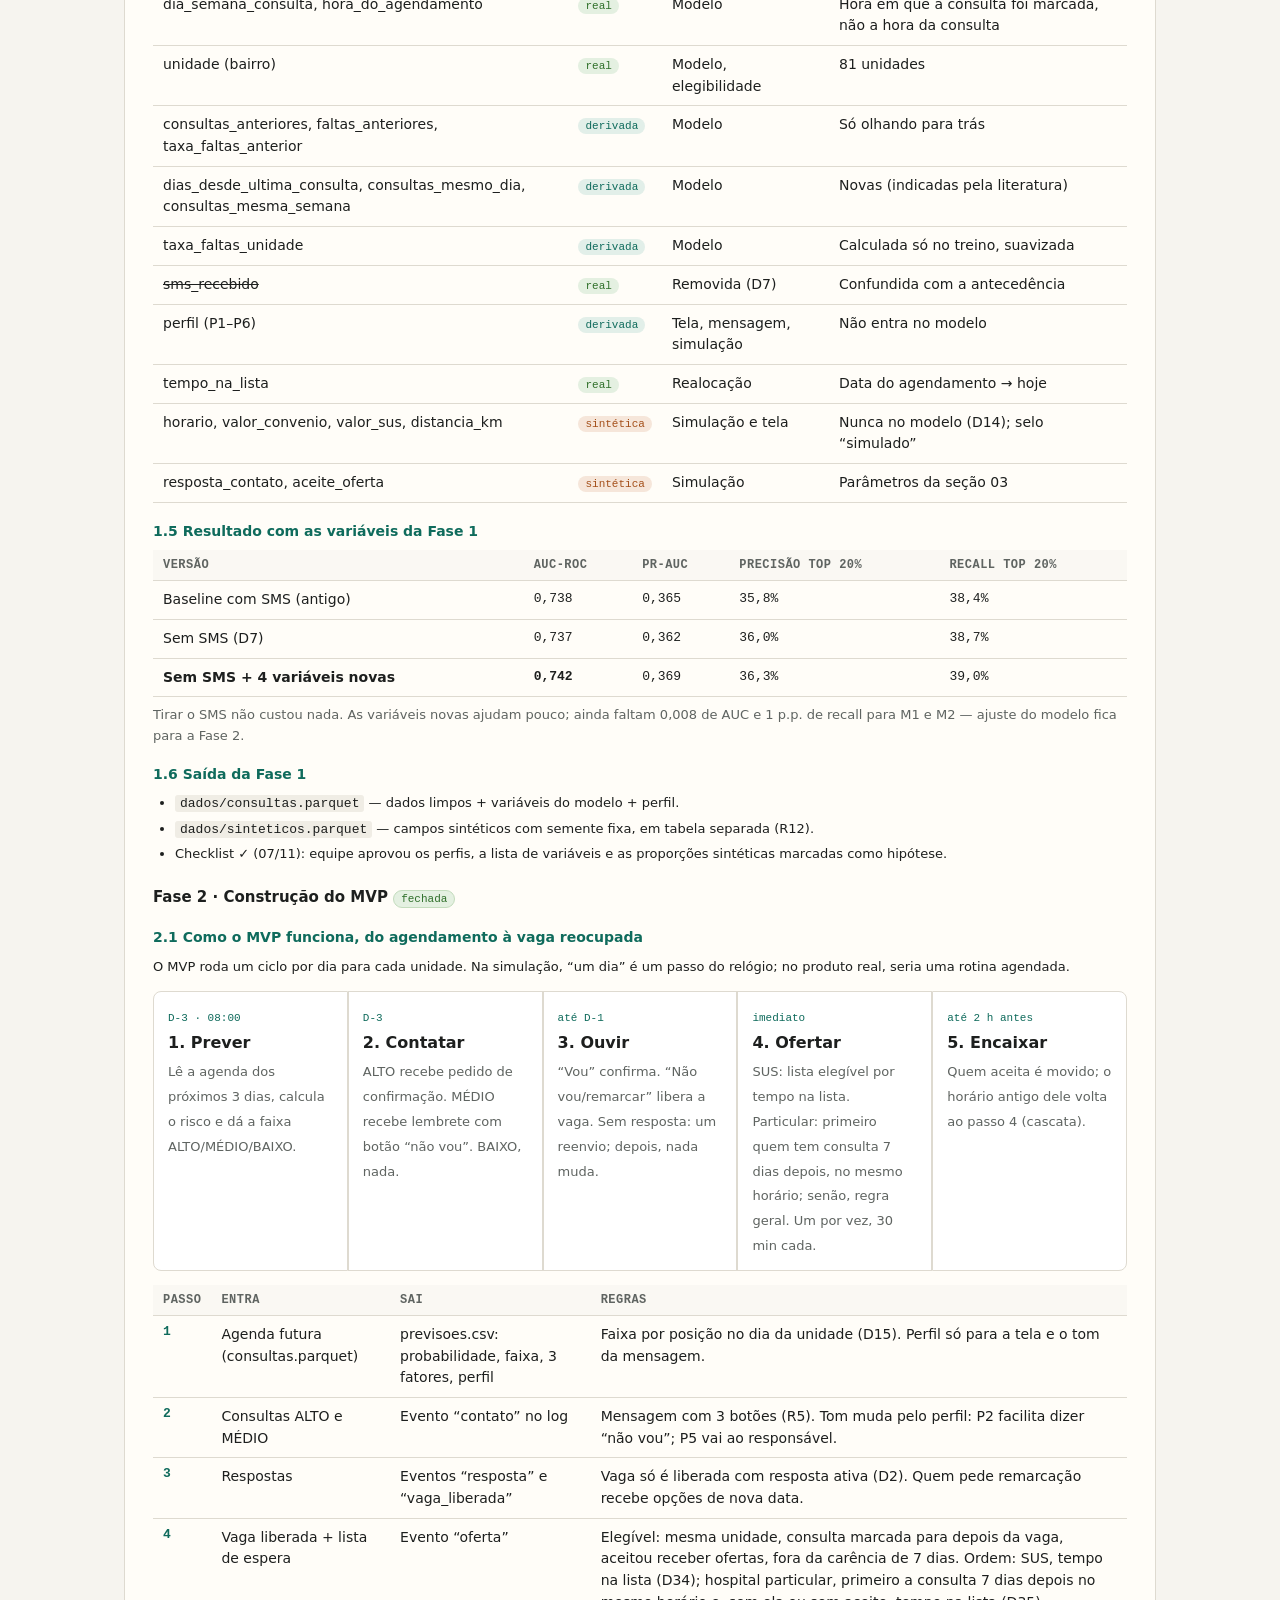
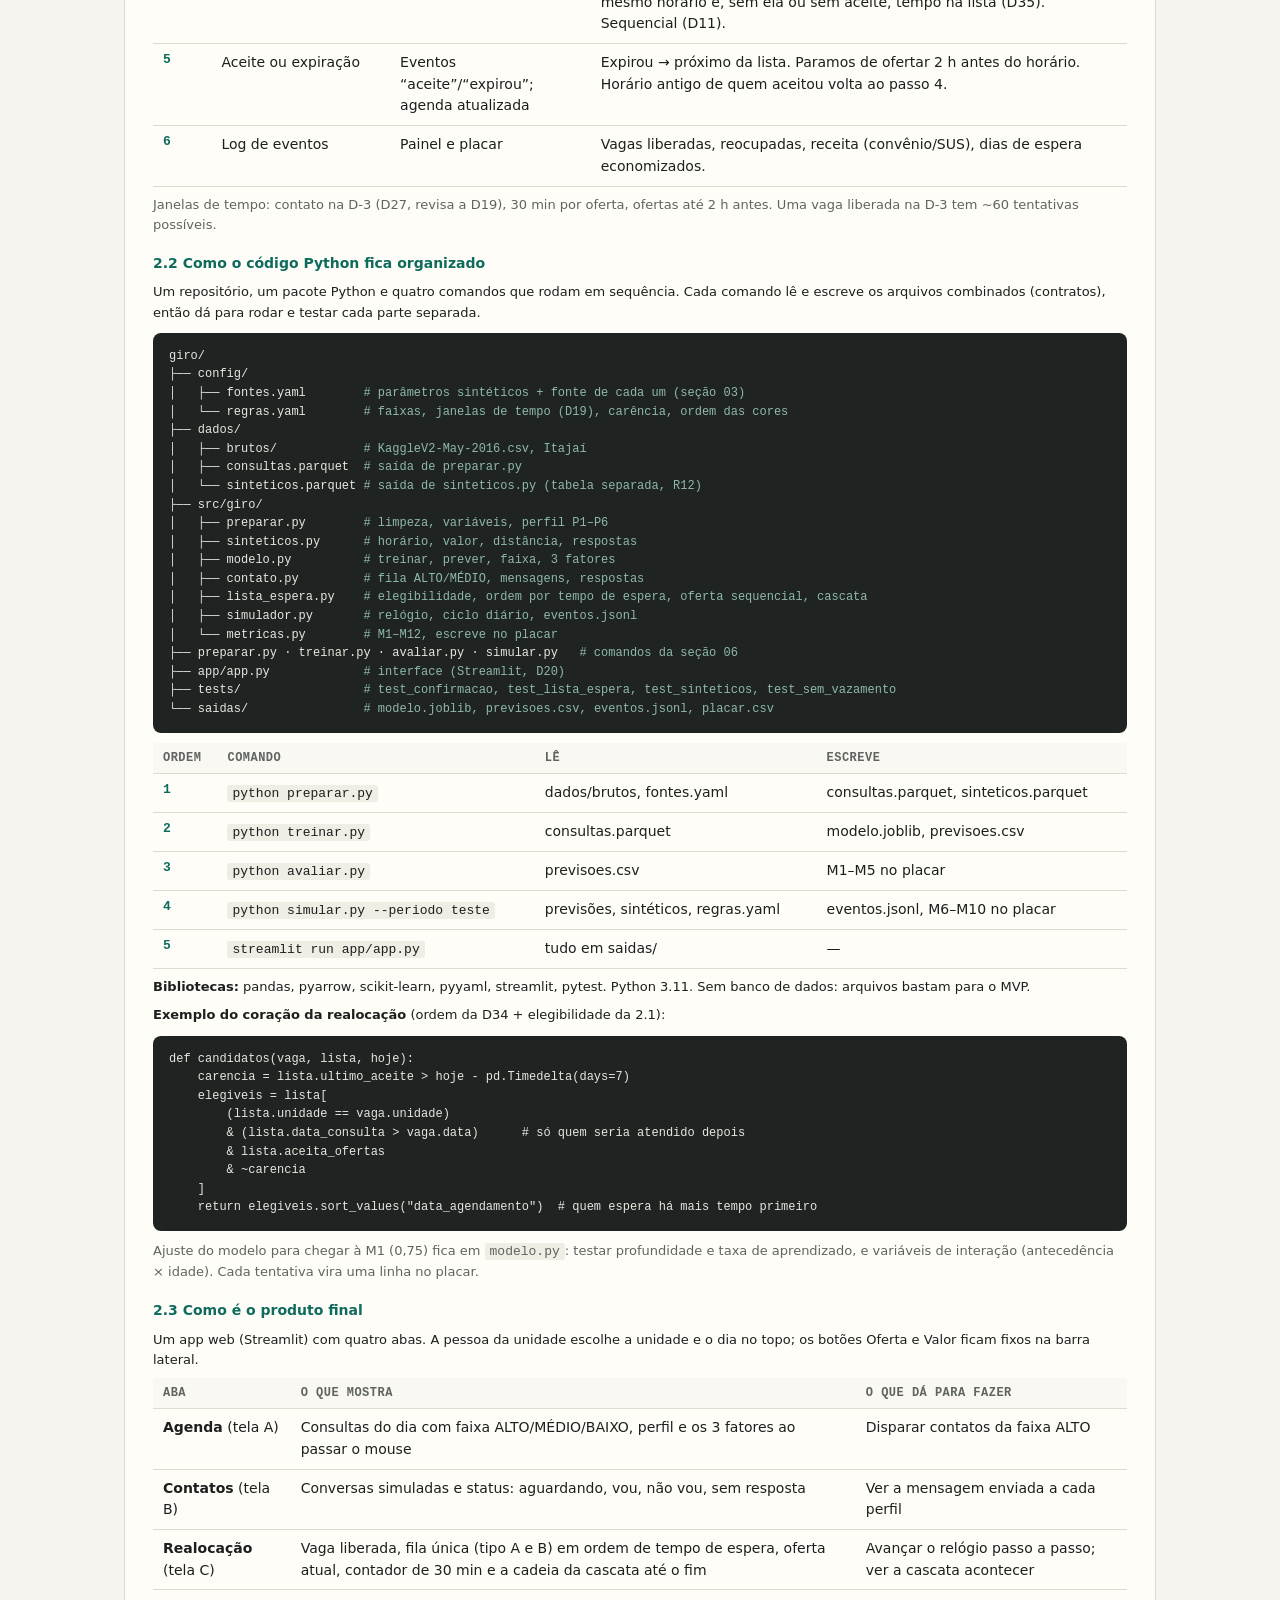
==== commit a0ed97ac: "Implementa no MVP a regra de realocação para hospital particular (D35) - simulador: regra "particula" ====
--- a/index.html
+++ b/index.html
@@ -476,7 +476,7 @@
       <tr><td class="id">D32</td><td>Medir M5 como cobertura de contato entre quem faltaria (por idade, sexo e Bolsa Família), não pela ordenação do modelo.</td><td>Mede o que importa para o paciente: ser avisado. Com D31: 27,5 p.p. (40–59 anos em 73%). A medida antiga fica visível como M5a (41 p.p.), por transparência. Meta mantida em ≤ 10 p.p.</td><td><span class="tag ok">tomada</span></td></tr>
       <tr><td class="id">D33</td><td>M8 e M9 no placar são a média de 5 sementes, com a faixa registrada.</td><td>O ruído de uma semente (±1 p.p.) é maior que a folga da M8; uma rodada só não decide se a meta foi atingida.</td><td><span class="tag ok">tomada</span></td></tr>
       <tr><td class="id">D34</td><td>Prioridade da fila só por tempo de espera: a cor de risco (urgência) sai da ordem das ofertas e dos dados sintéticos. Revoga a D13.</td><td>Decisão da equipe: a urgência era sintética e subjetiva. Média de 5 sementes: M8 44,5% (antes 45,3%), M9 16,6% (antes 17,0%); quem ganha a vaga esperava 25 dias em média (antes 21).</td><td><span class="tag ok">tomada</span></td></tr>
-      <tr><td class="id">D35</td><td>Em <b>hospital particular</b>, a vaga liberada é oferecida a quem tem consulta marcada <b>uma semana depois, no mesmo horário</b> (mesmo dia da semana e hora). No SUS continua valendo a D34 (tempo de espera).</td><td>Decisão da equipe. Mantém o dia da semana e o horário que o paciente já escolheu, e a cascata anda de semana em semana. Se ninguém tem consulta nesse horário ou o paciente não aceita em 30 min, a vaga cai para a regra geral (D34, tempo de espera). Ainda não implementada no MVP.</td><td><span class="tag ok">tomada</span></td></tr>
+      <tr><td class="id">D35</td><td>Em <b>hospital particular</b>, a vaga liberada é oferecida a quem tem consulta marcada <b>uma semana depois, no mesmo horário</b> (mesmo dia da semana e hora). No SUS continua valendo a D34 (tempo de espera).</td><td>Decisão da equipe. Mantém o dia da semana e o horário que o paciente já escolheu, e a cascata anda de semana em semana. Se ninguém tem consulta nesse horário ou o paciente não aceita em 30 min, a vaga cai para a regra geral (D34, tempo de espera). No MVP (média de 5 sementes): M8 44,9% contra 44,5% da regra geral, M9 igual (16,6%); 42 das ~2.100 remarcações vêm do critério do mesmo horário, porque é raro alguém ter consulta exatamente uma semana depois, no mesmo horário, e aceitar.</td><td><span class="tag ok">tomada</span></td></tr>
     </table>
   </section>
 
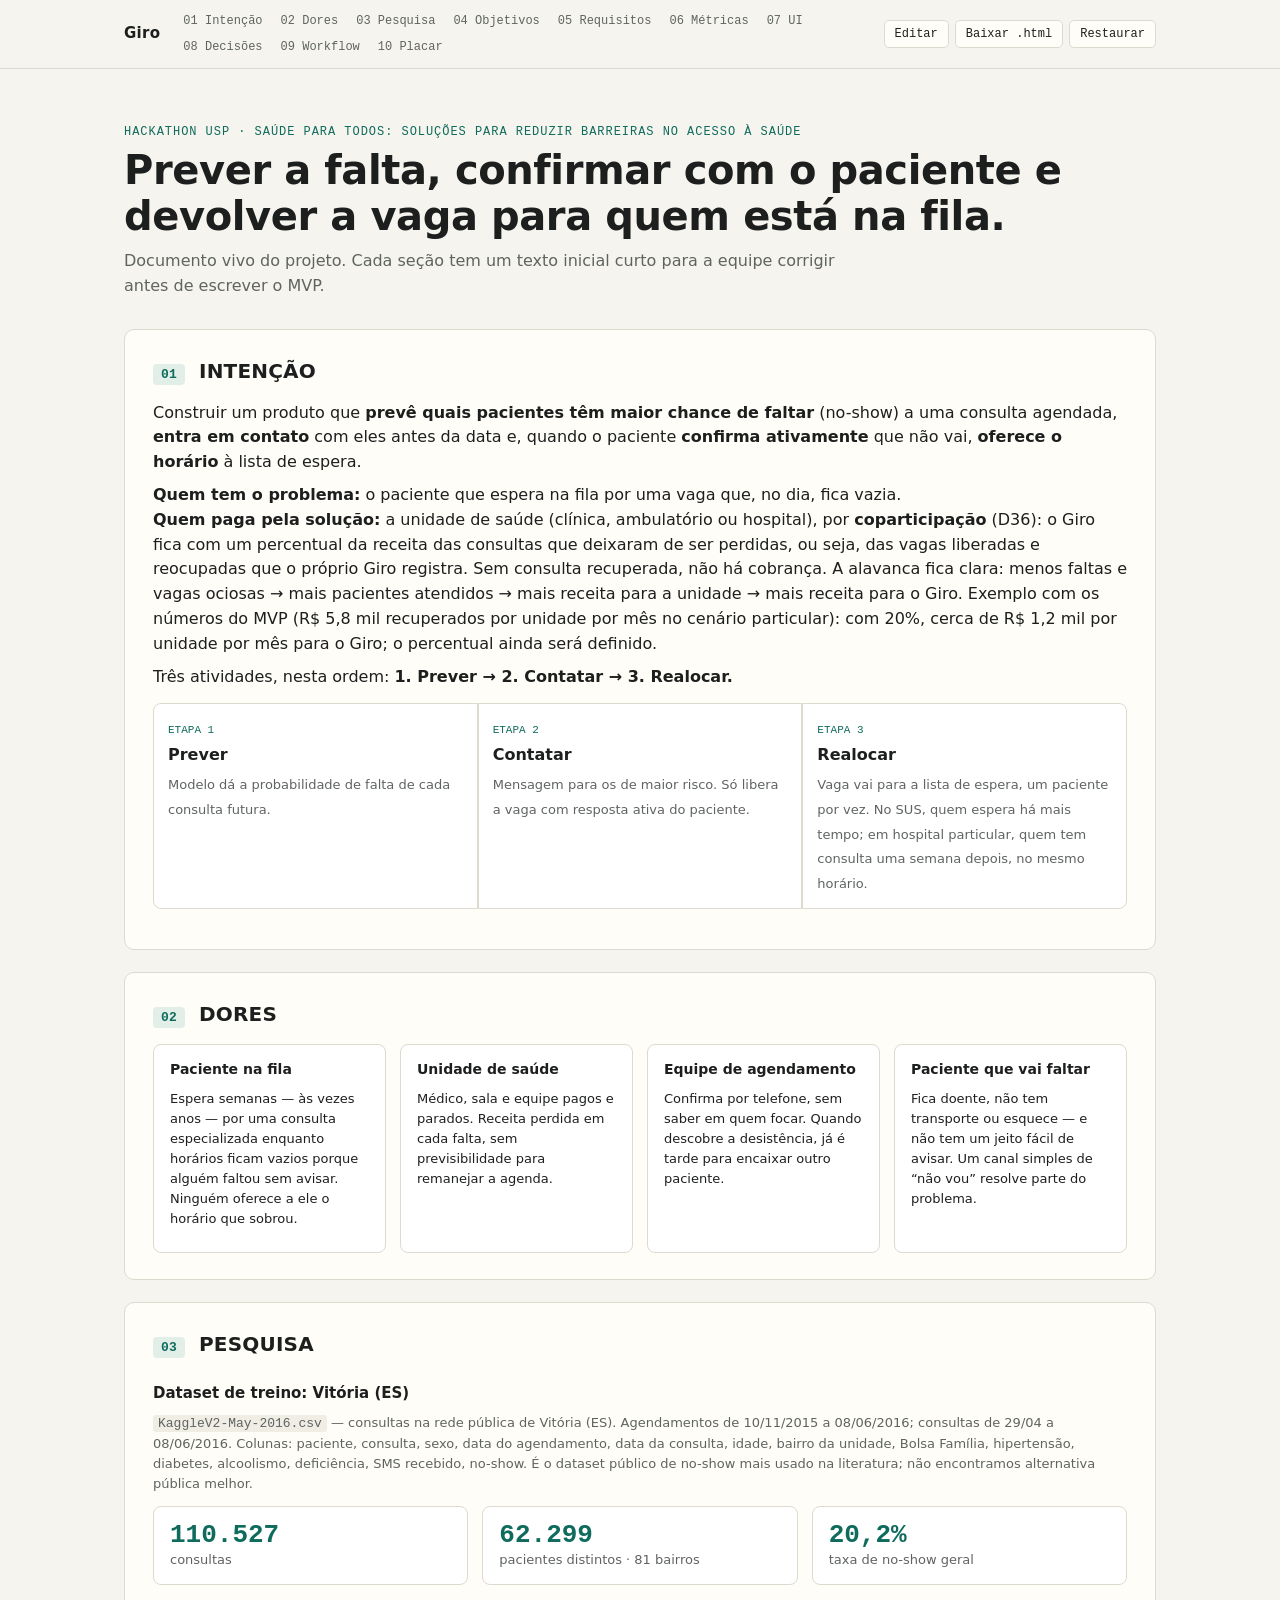
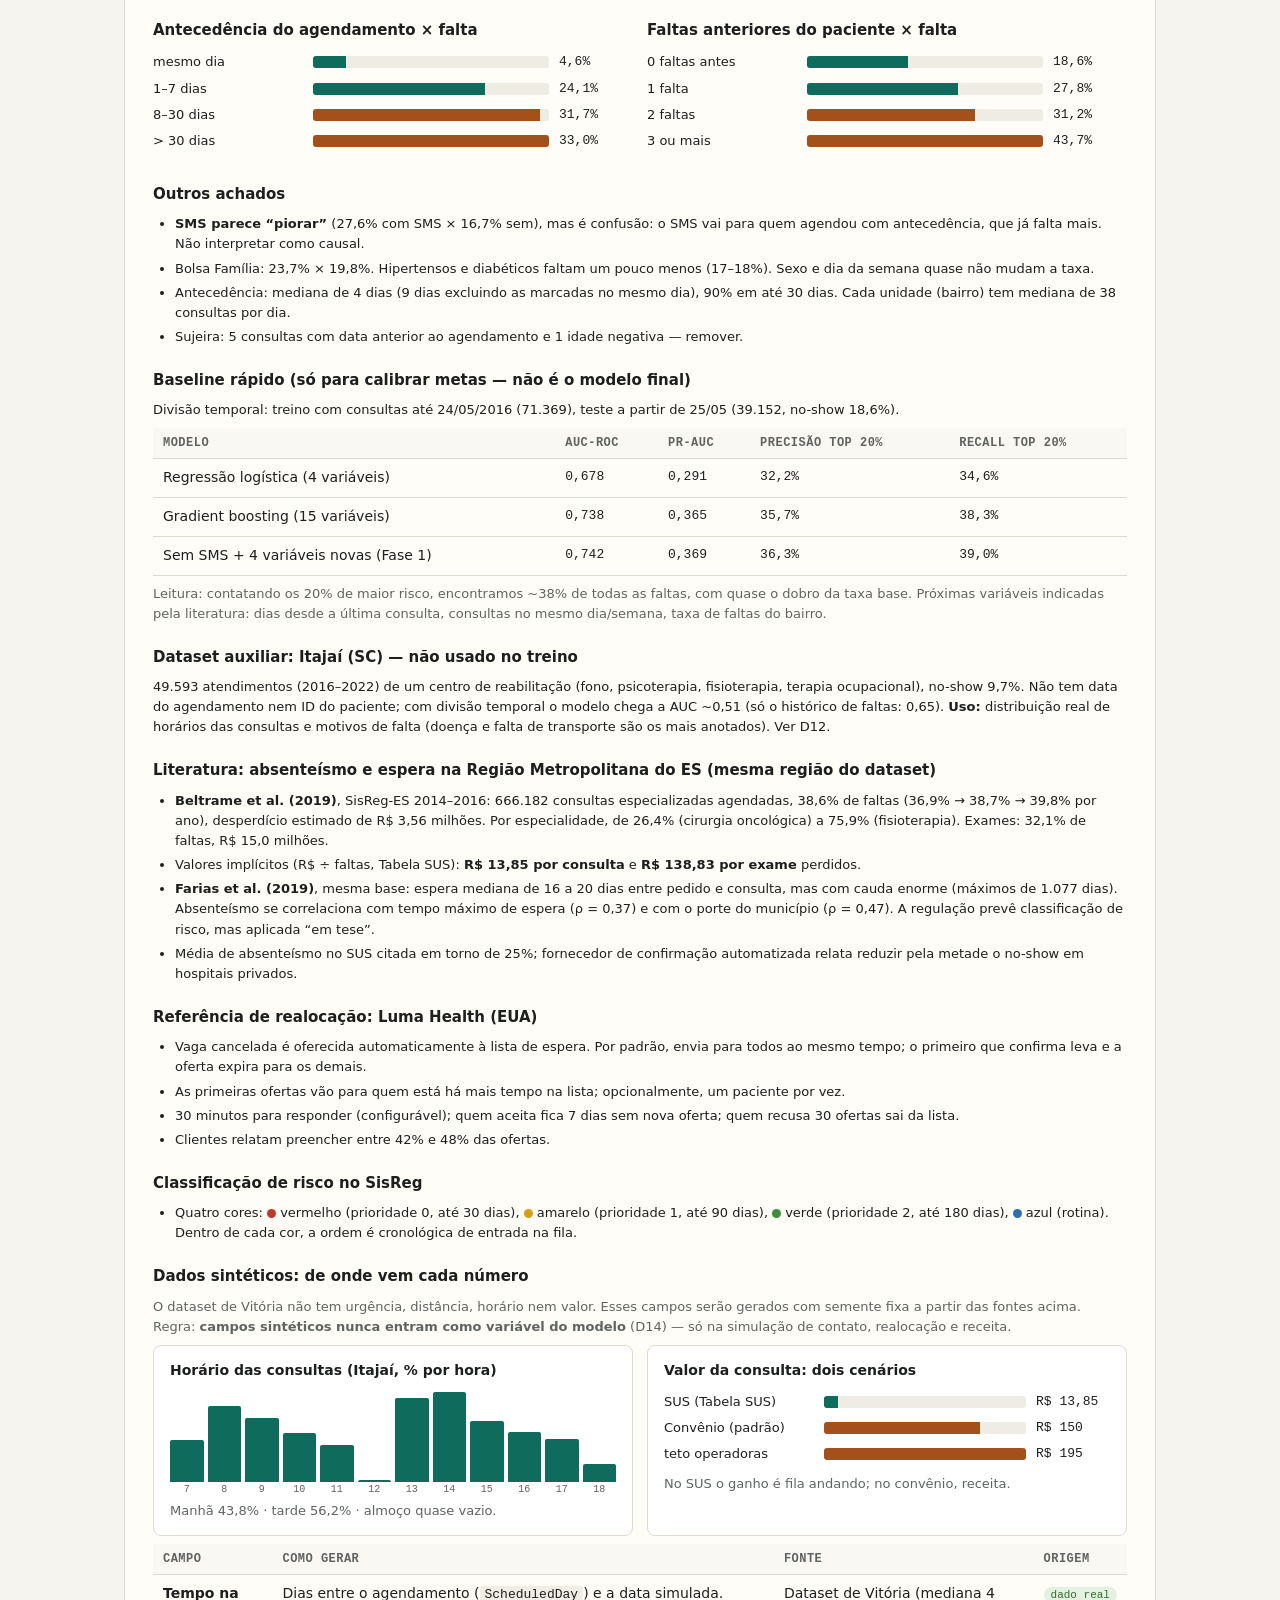
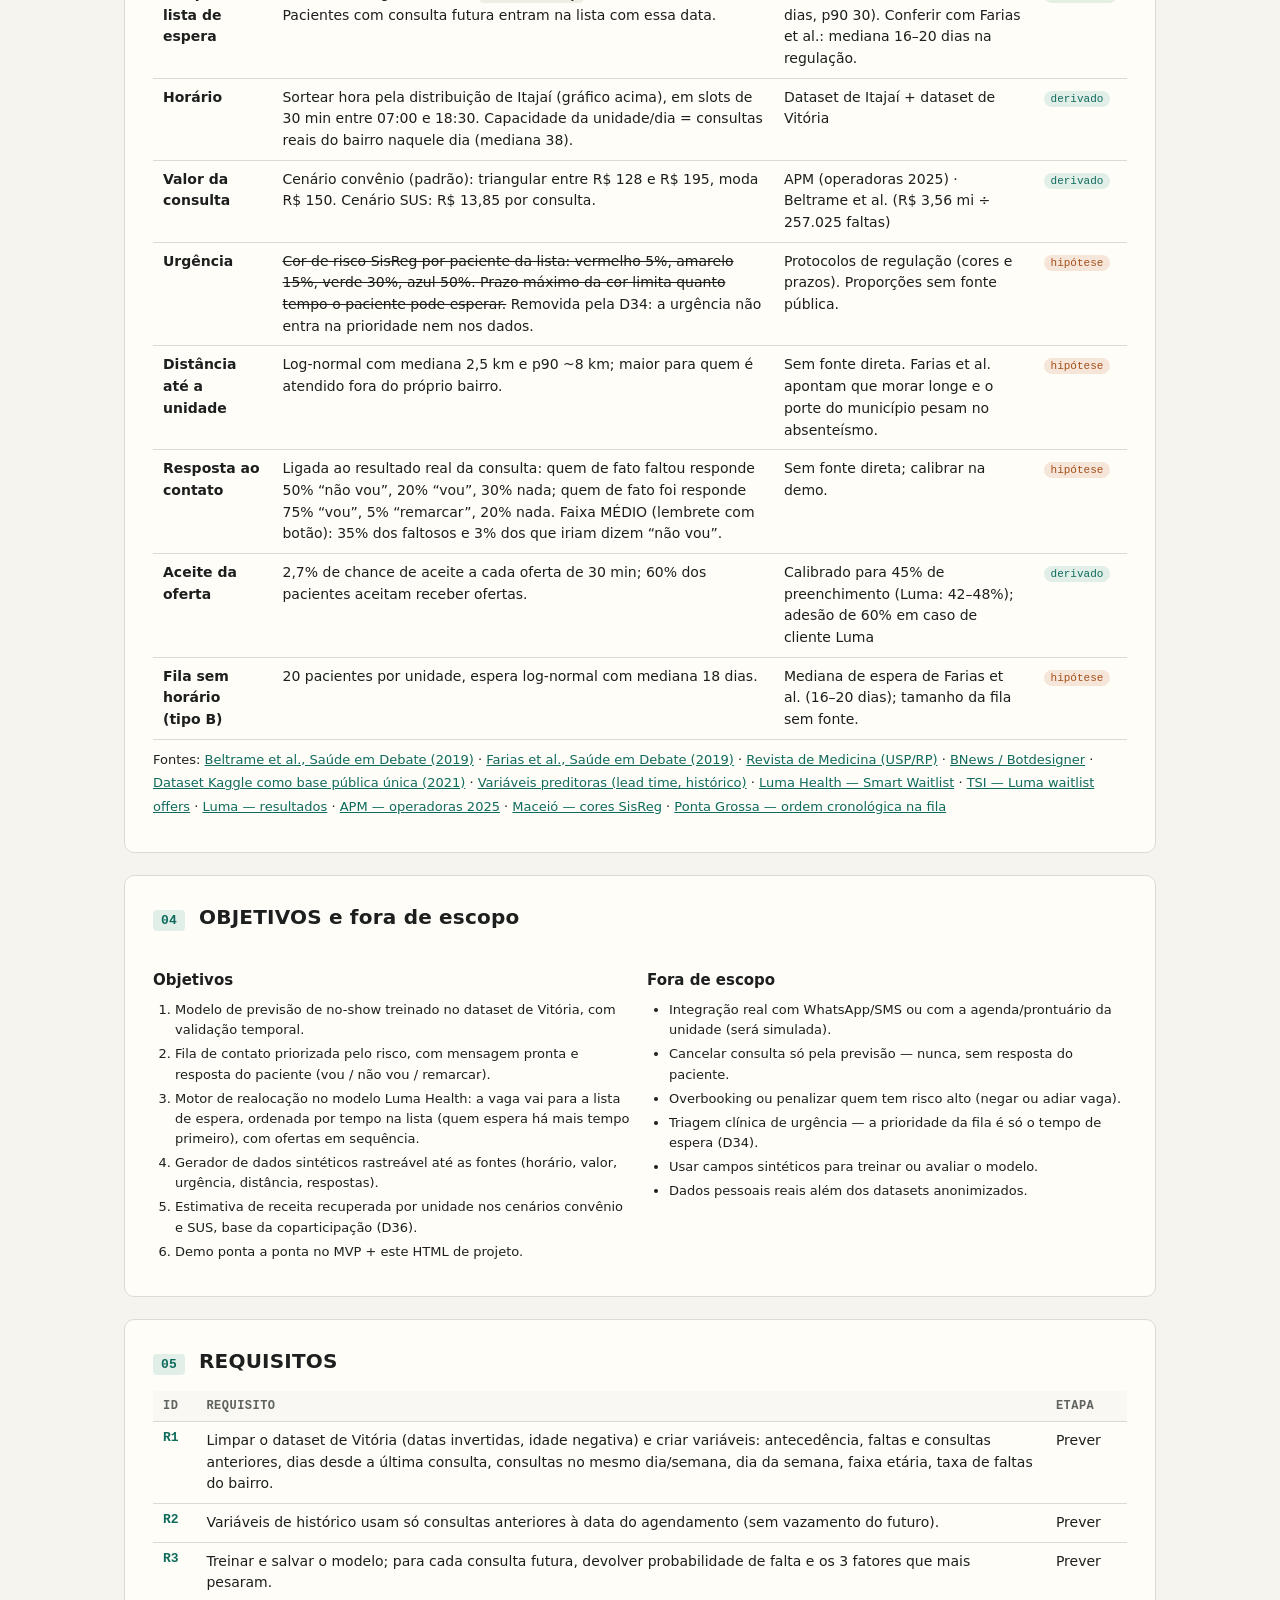
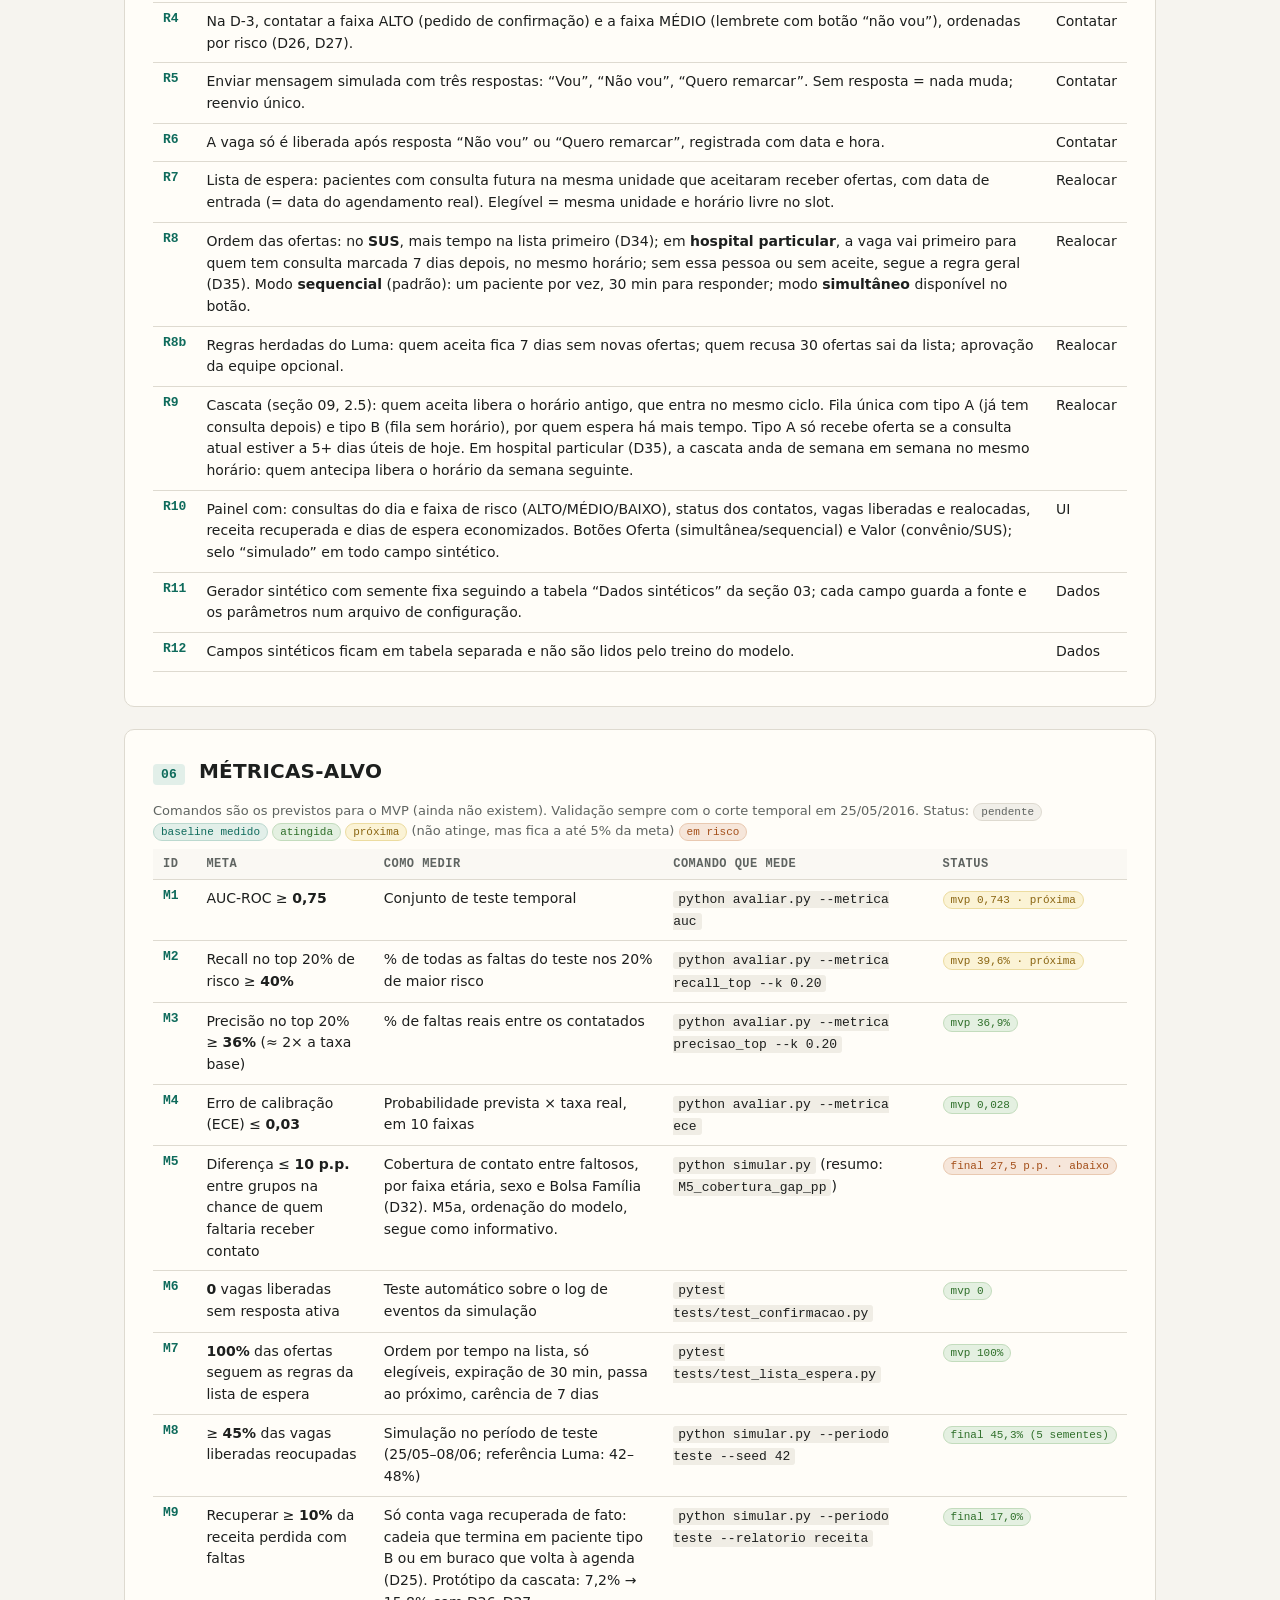
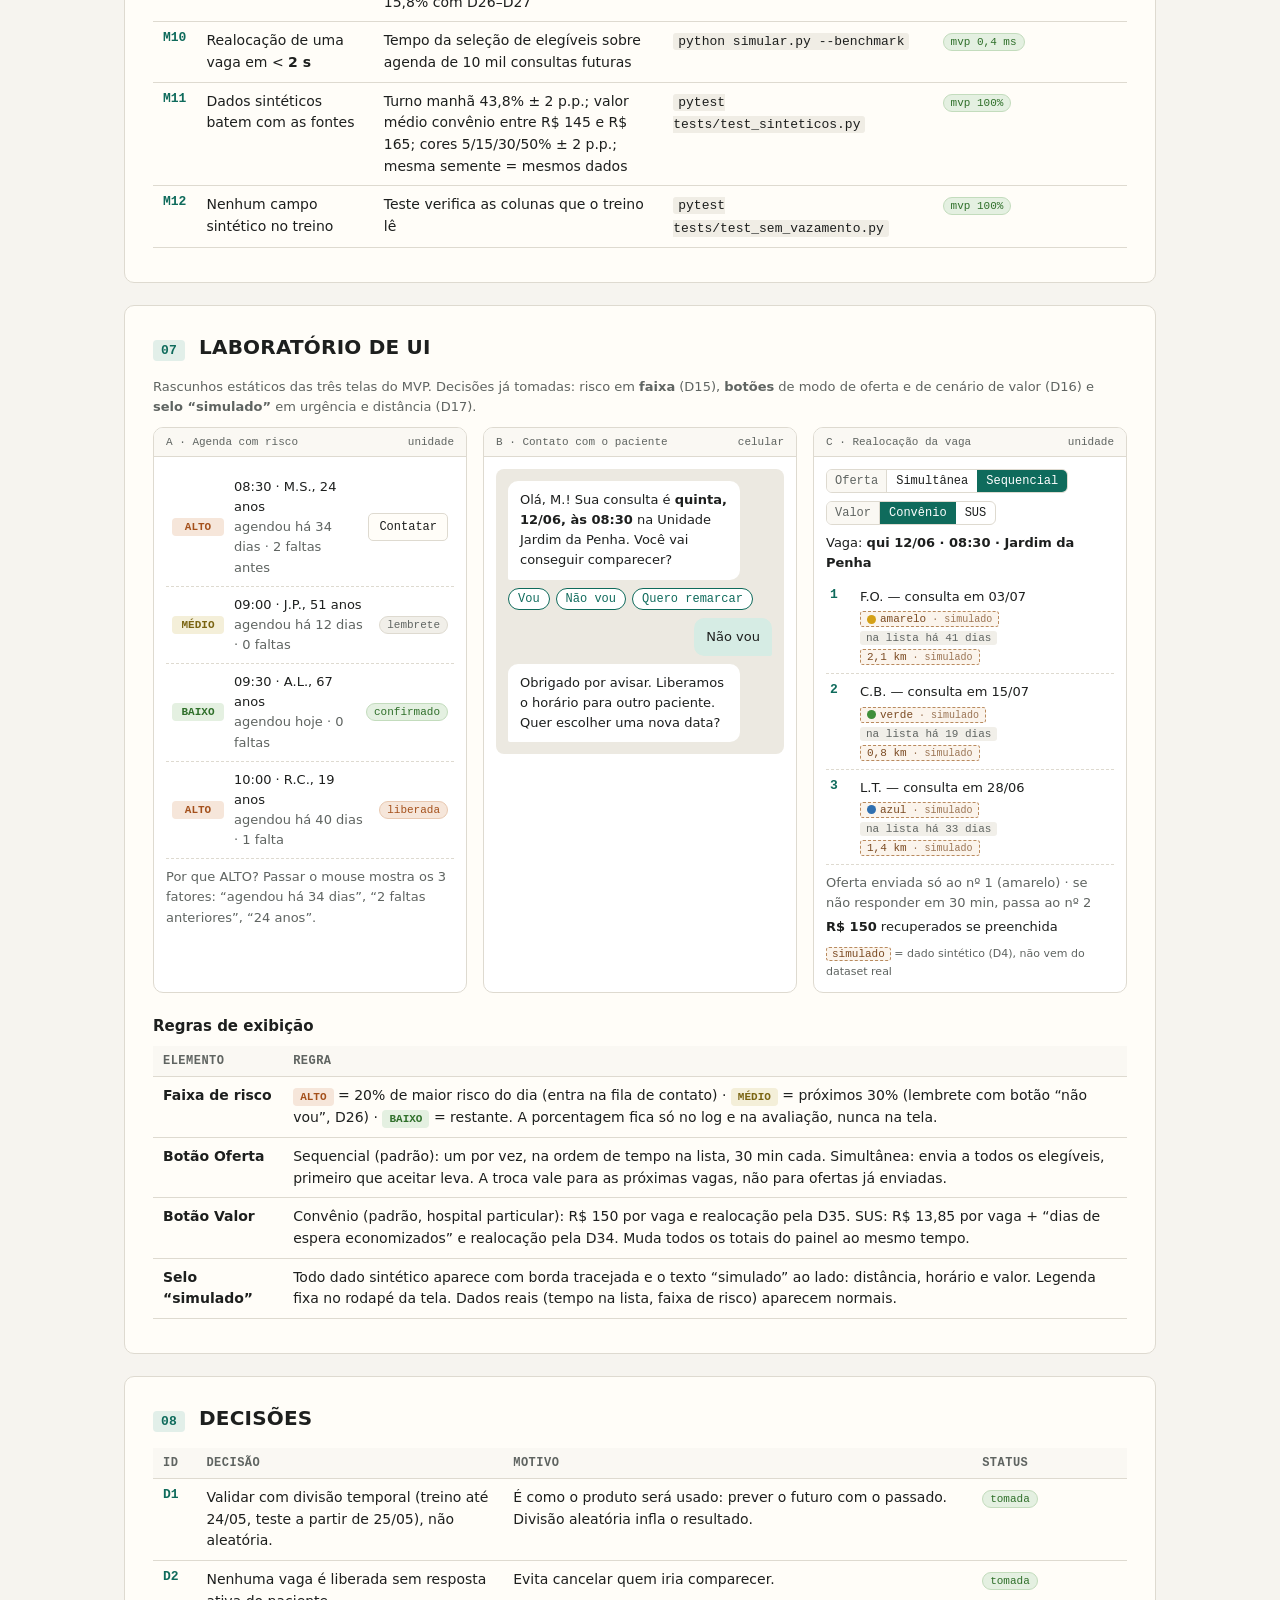
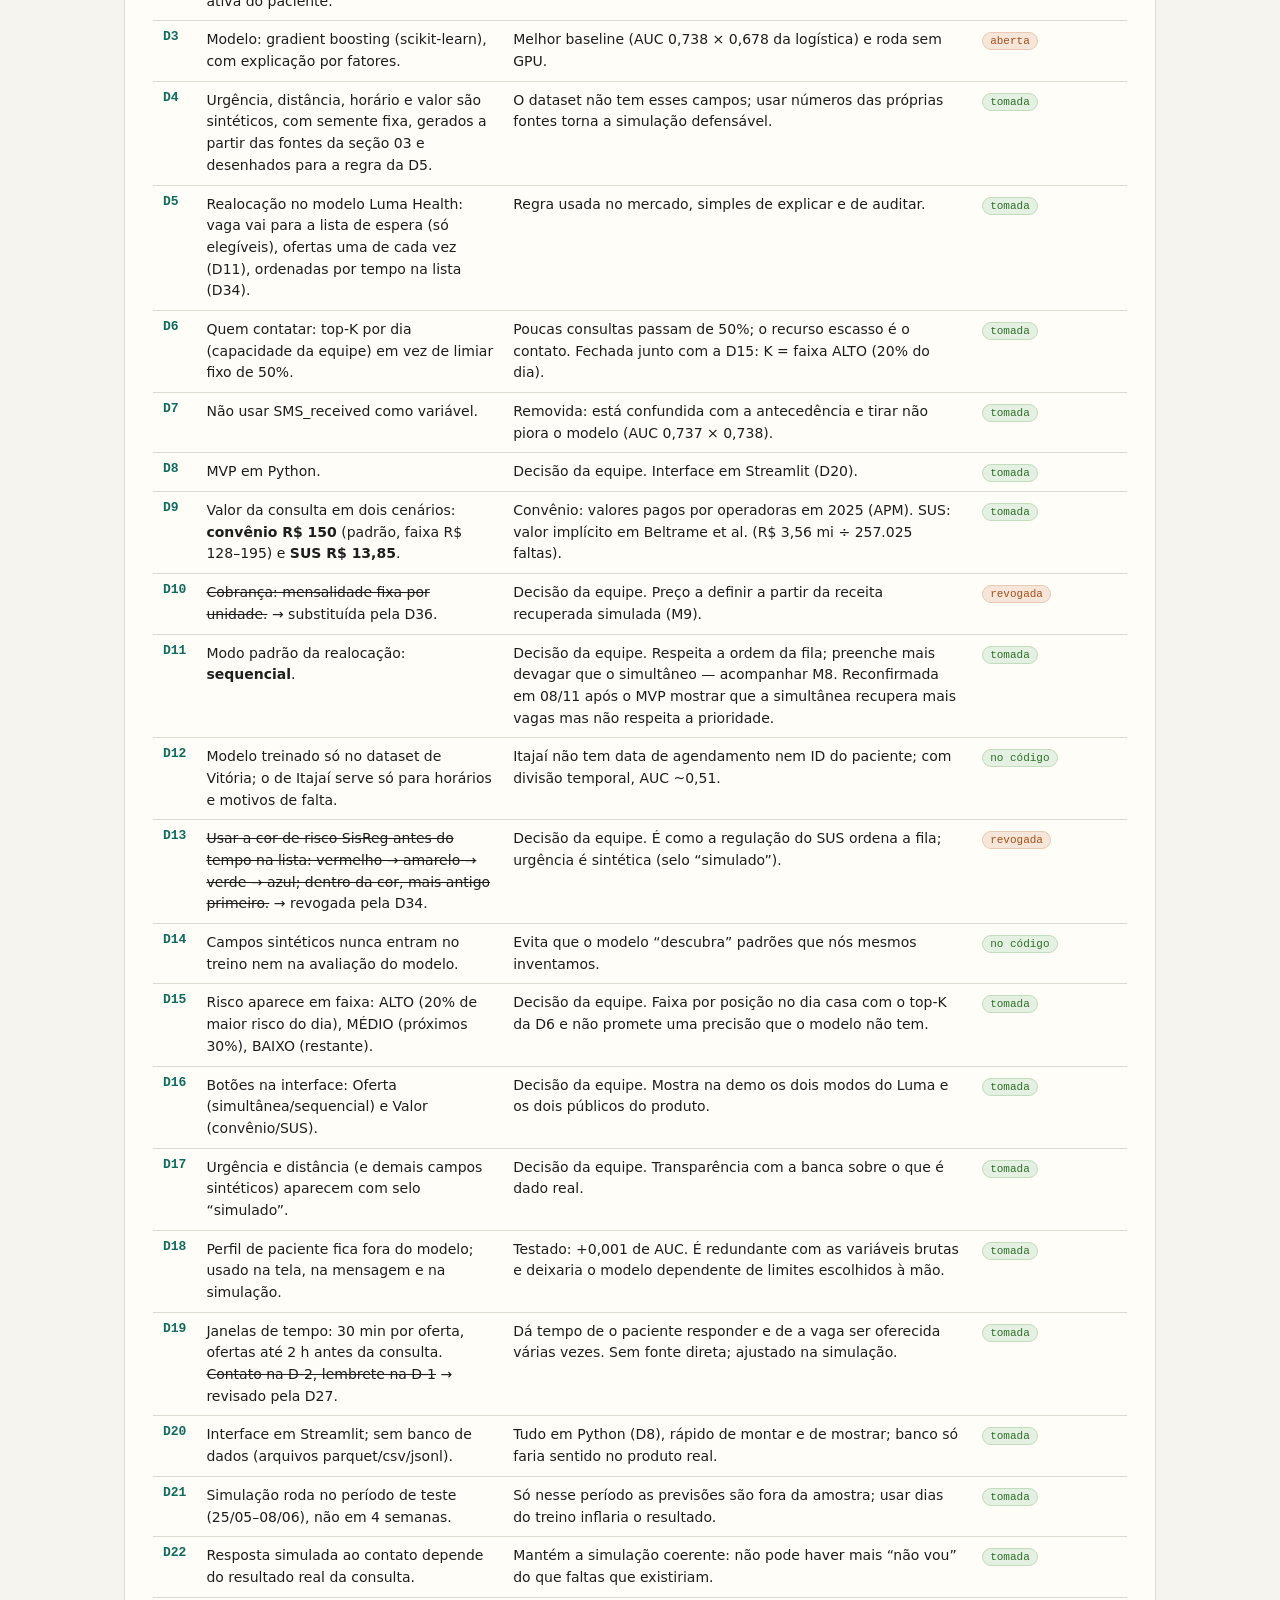
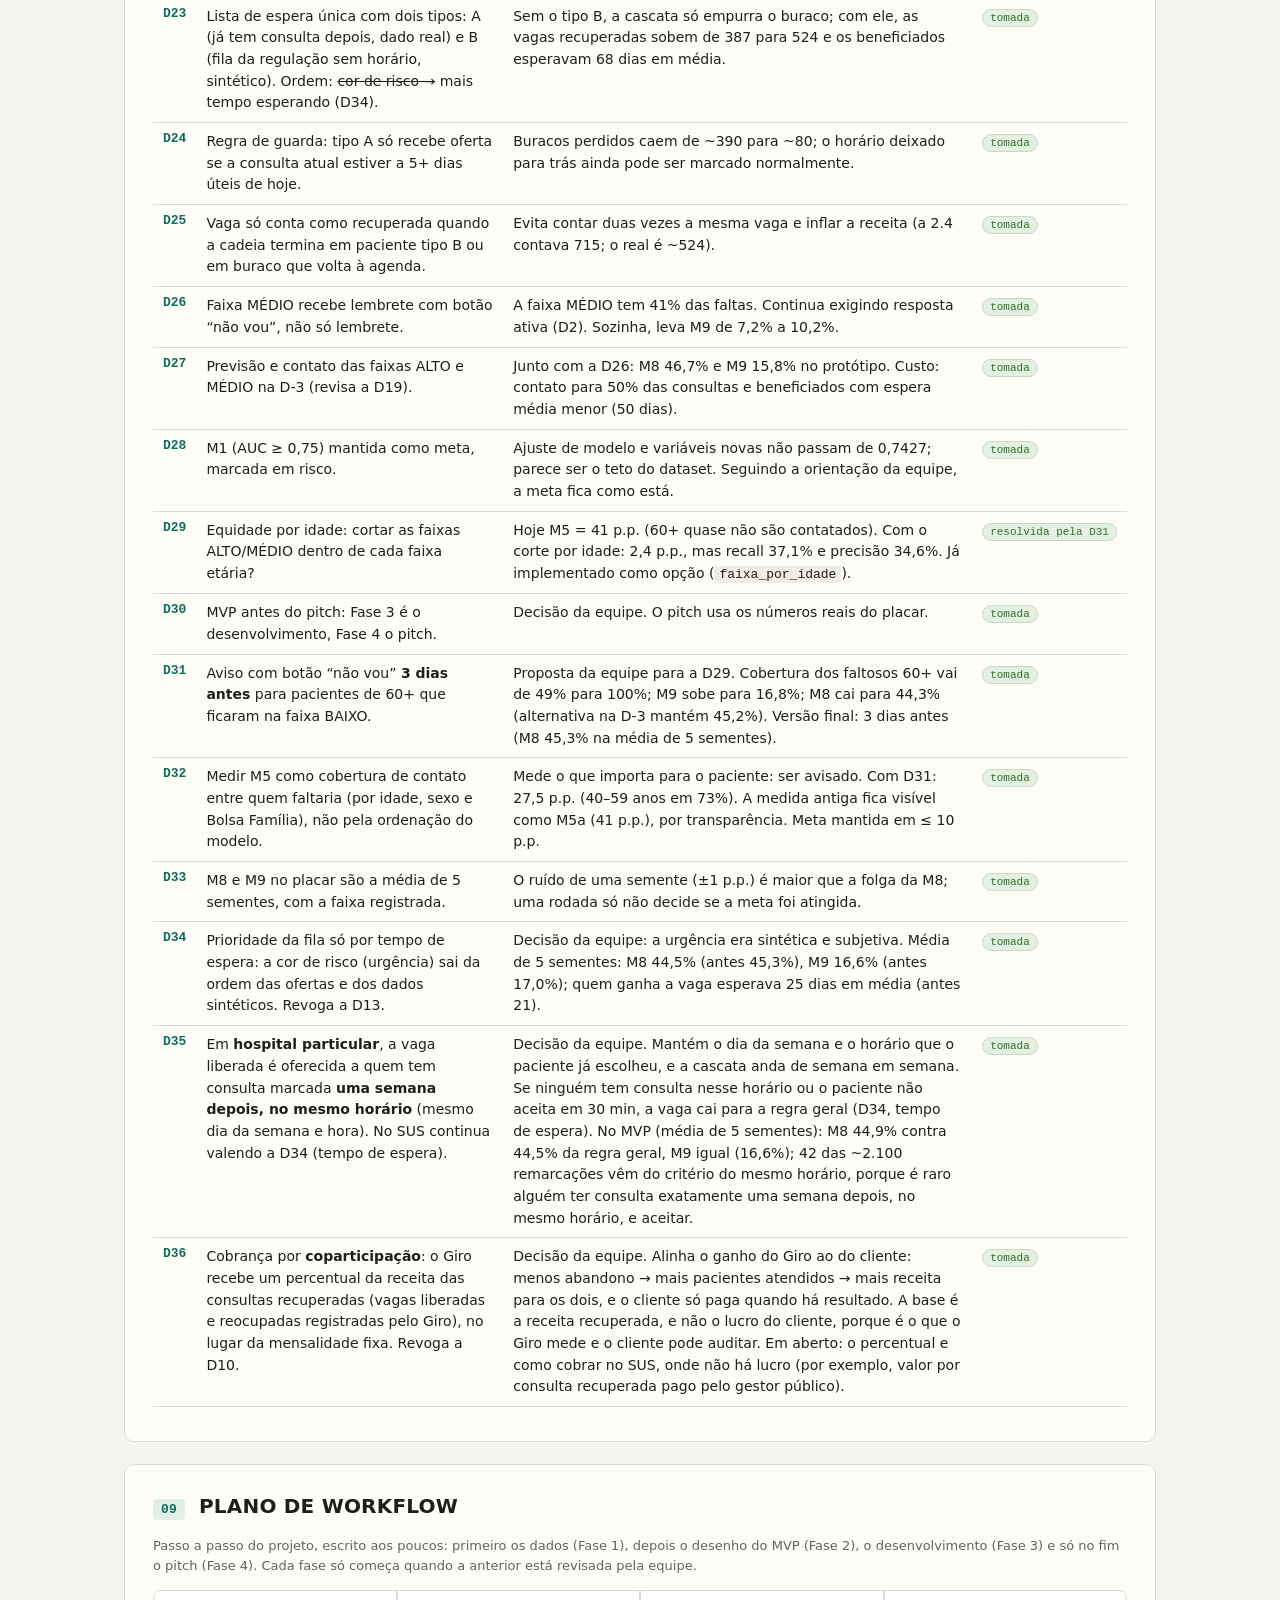
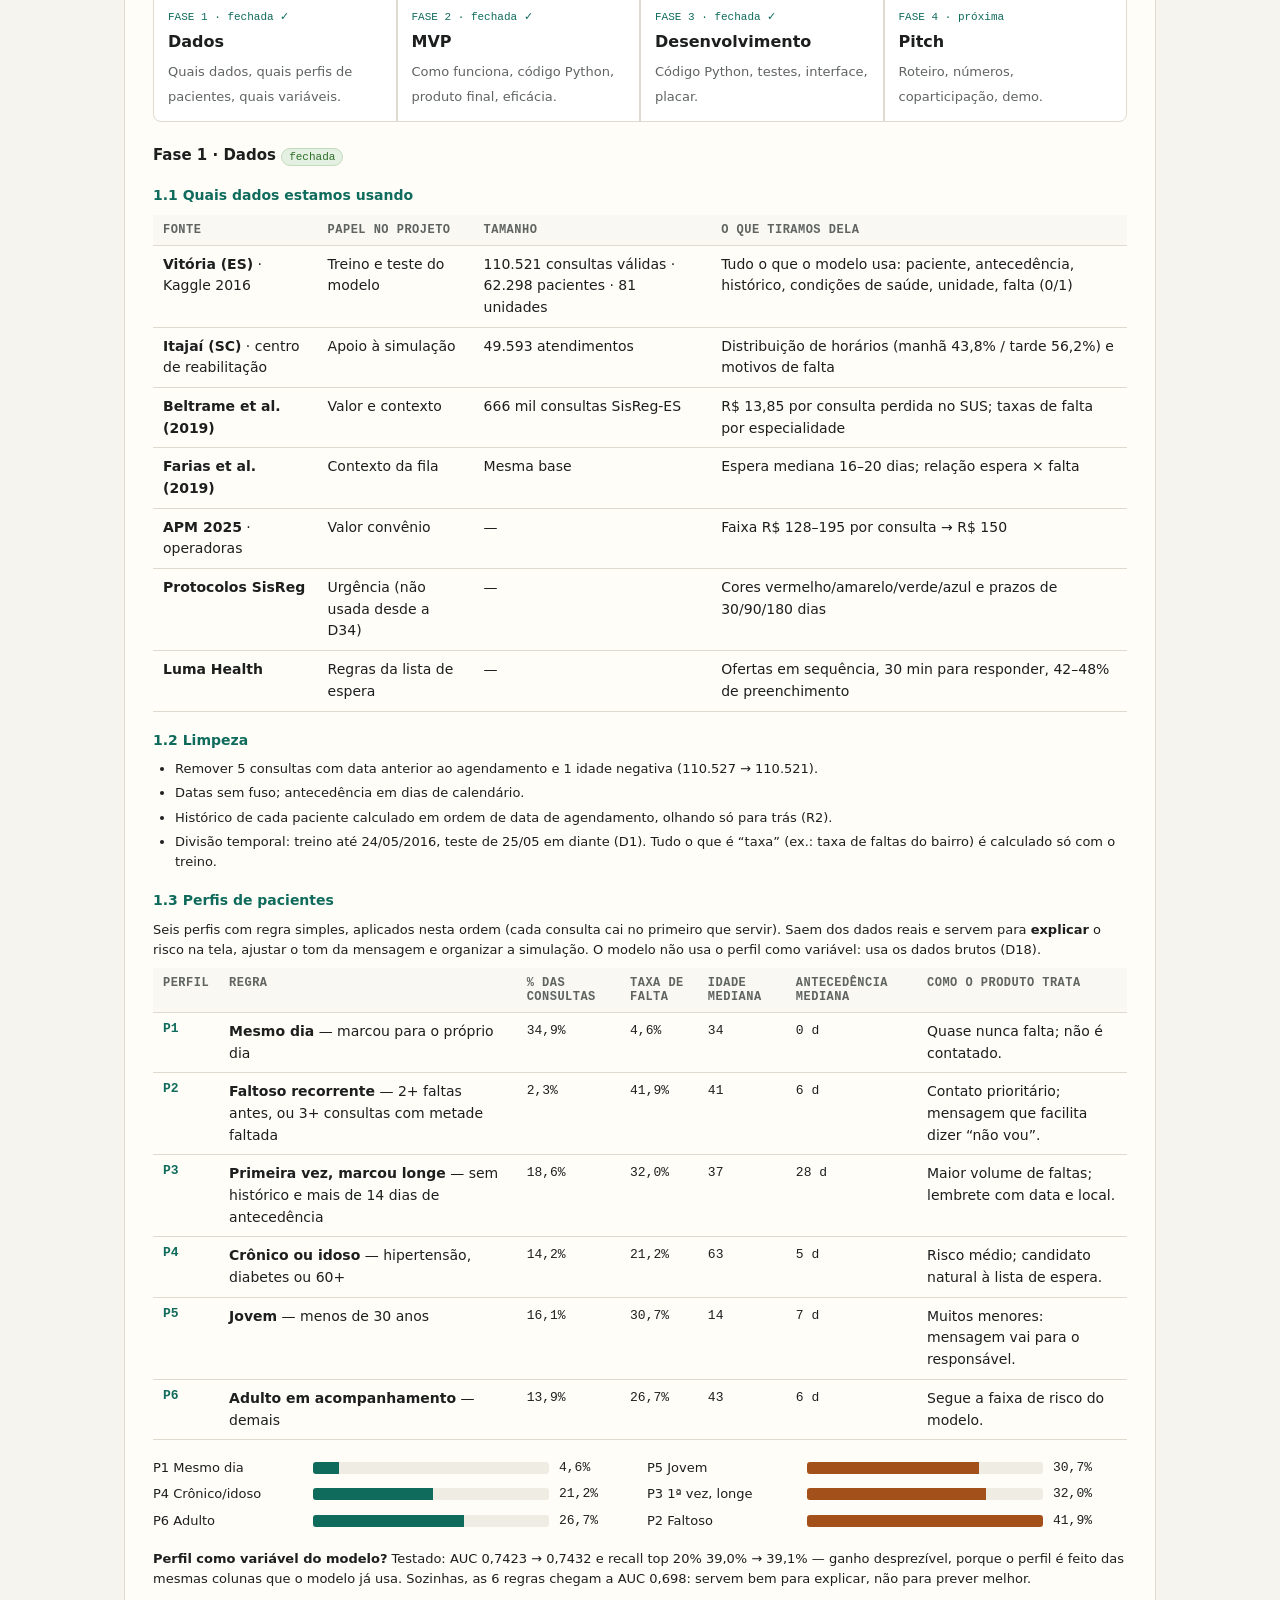
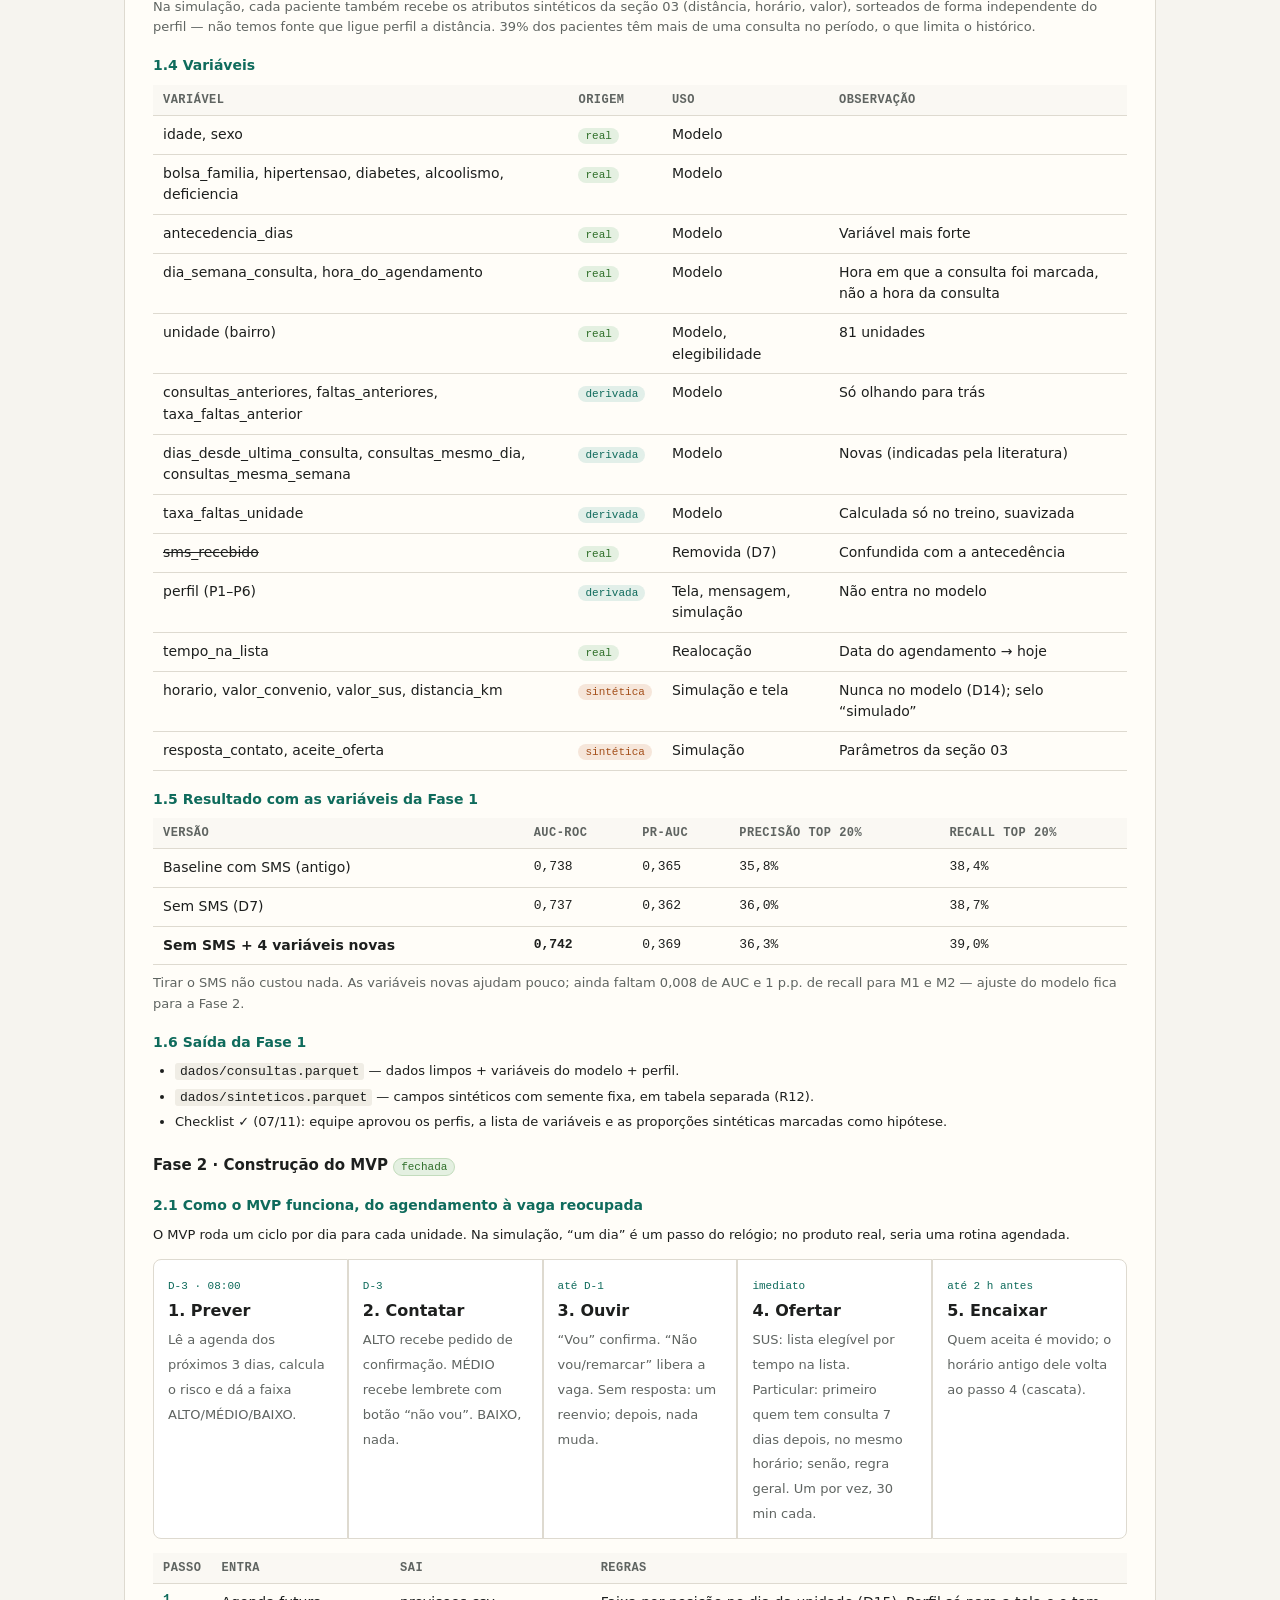
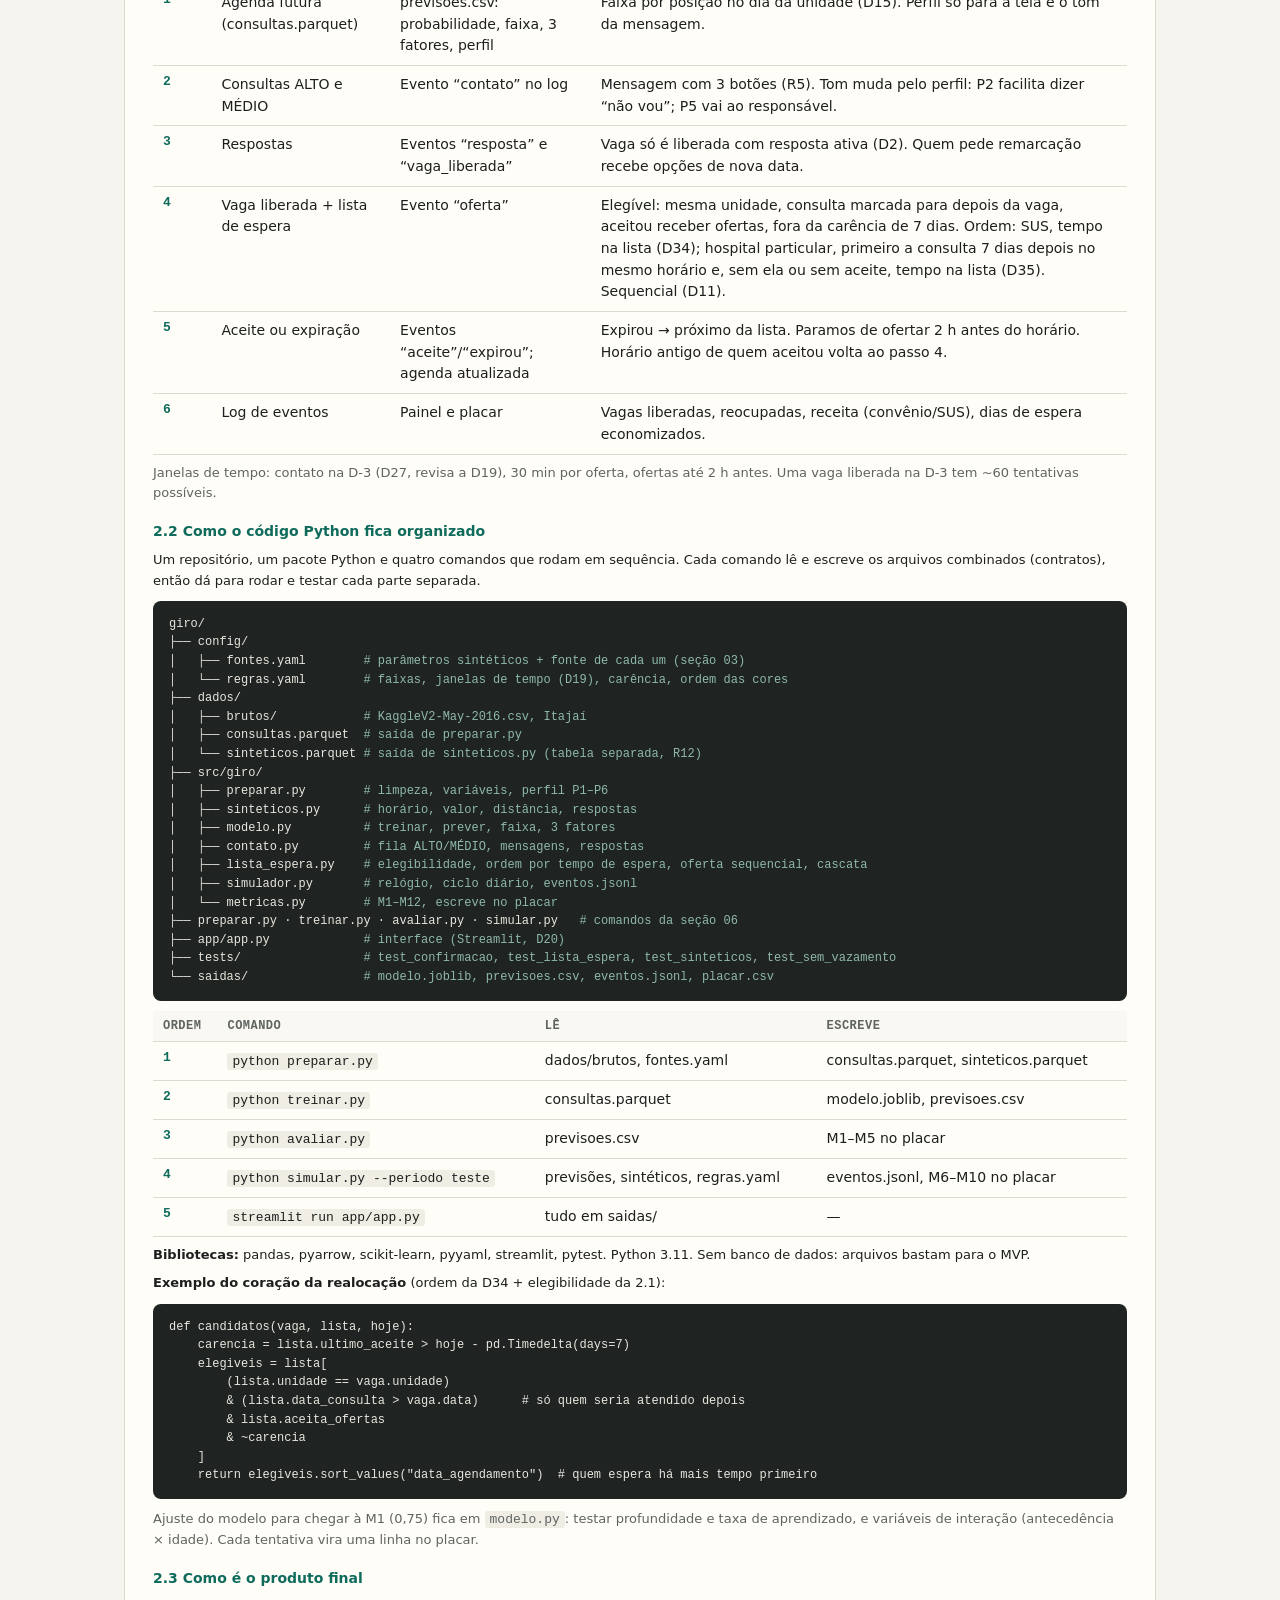
==== commit 3f8717b2: "Cobrança por coparticipação (D36) e alavanca do produto no Painel - projeto.html e index.html: decis" ====
--- a/index.html
+++ b/index.html
@@ -164,7 +164,7 @@
     <div data-edit>
       <p>Construir um produto que <b>prevê quais pacientes têm maior chance de faltar</b> (no-show) a uma consulta agendada, <b>entra em contato</b> com eles antes da data e, quando o paciente <b>confirma ativamente</b> que não vai, <b>oferece o horário</b> à lista de espera.</p>
       <p><b>Quem tem o problema:</b> o paciente que espera na fila por uma vaga que, no dia, fica vazia.<br>
-      <b>Quem paga pela solução:</b> a unidade de saúde (clínica, ambulatório ou hospital), por meio de uma <b>mensalidade fixa por unidade</b>. O argumento: a mensalidade custa uma fração da receita recuperada com as vagas reocupadas.</p>
+      <b>Quem paga pela solução:</b> a unidade de saúde (clínica, ambulatório ou hospital), por <b>coparticipação</b> (D36): o Giro fica com um percentual da receita das consultas que deixaram de ser perdidas, ou seja, das vagas liberadas e reocupadas que o próprio Giro registra. Sem consulta recuperada, não há cobrança. A alavanca fica clara: menos faltas e vagas ociosas → mais pacientes atendidos → mais receita para a unidade → mais receita para o Giro. Exemplo com os números do MVP (R$ 5,8 mil recuperados por unidade por mês no cenário particular): com 20%, cerca de R$ 1,2 mil por unidade por mês para o Giro; o percentual ainda será definido.</p>
       <p>Três atividades, nesta ordem: <b>1. Prever → 2. Contatar → 3. Realocar.</b></p>
     </div>
     <div class="flow">
@@ -321,7 +321,7 @@
           <li>Fila de contato priorizada pelo risco, com mensagem pronta e resposta do paciente (vou / não vou / remarcar).</li>
           <li>Motor de realocação no modelo Luma Health: a vaga vai para a lista de espera, ordenada por tempo na lista (quem espera há mais tempo primeiro), com ofertas em sequência.</li>
           <li>Gerador de dados sintéticos rastreável até as fontes (horário, valor, urgência, distância, respostas).</li>
-          <li>Estimativa de receita recuperada por unidade nos cenários convênio e SUS, para justificar a mensalidade.</li>
+          <li>Estimativa de receita recuperada por unidade nos cenários convênio e SUS, base da coparticipação (D36).</li>
           <li>Demo ponta a ponta no MVP + este HTML de projeto.</li>
         </ol>
       </div>
@@ -451,7 +451,7 @@
       <tr><td class="id">D7</td><td>Não usar SMS_received como variável.</td><td>Removida: está confundida com a antecedência e tirar não piora o modelo (AUC 0,737 × 0,738).</td><td><span class="tag ok">tomada</span></td></tr>
       <tr><td class="id">D8</td><td>MVP em Python.</td><td>Decisão da equipe. Interface em Streamlit (D20).</td><td><span class="tag ok">tomada</span></td></tr>
       <tr><td class="id">D9</td><td>Valor da consulta em dois cenários: <b>convênio R$ 150</b> (padrão, faixa R$ 128–195) e <b>SUS R$ 13,85</b>.</td><td>Convênio: valores pagos por operadoras em 2025 (APM). SUS: valor implícito em Beltrame et al. (R$ 3,56 mi ÷ 257.025 faltas).</td><td><span class="tag ok">tomada</span></td></tr>
-      <tr><td class="id">D10</td><td>Cobrança: mensalidade fixa por unidade.</td><td>Decisão da equipe. Preço a definir a partir da receita recuperada simulada (M9).</td><td><span class="tag ok">tomada</span></td></tr>
+      <tr><td class="id">D10</td><td><s>Cobrança: mensalidade fixa por unidade.</s> → substituída pela D36.</td><td>Decisão da equipe. Preço a definir a partir da receita recuperada simulada (M9).</td><td><span class="tag open">revogada</span></td></tr>
       <tr><td class="id">D11</td><td>Modo padrão da realocação: <b>sequencial</b>.</td><td>Decisão da equipe. Respeita a ordem da fila; preenche mais devagar que o simultâneo — acompanhar M8. Reconfirmada em 08/11 após o MVP mostrar que a simultânea recupera mais vagas mas não respeita a prioridade.</td><td><span class="tag ok">tomada</span></td></tr>
       <tr><td class="id">D12</td><td>Modelo treinado só no dataset de Vitória; o de Itajaí serve só para horários e motivos de falta.</td><td>Itajaí não tem data de agendamento nem ID do paciente; com divisão temporal, AUC ~0,51.</td><td><span class="tag ok">no código</span></td></tr>
       <tr><td class="id">D13</td><td><s>Usar a cor de risco SisReg antes do tempo na lista: vermelho → amarelo → verde → azul; dentro da cor, mais antigo primeiro.</s> → revogada pela D34.</td><td>Decisão da equipe. É como a regulação do SUS ordena a fila; urgência é sintética (selo “simulado”).</td><td><span class="tag open">revogada</span></td></tr>
@@ -477,6 +477,7 @@
       <tr><td class="id">D33</td><td>M8 e M9 no placar são a média de 5 sementes, com a faixa registrada.</td><td>O ruído de uma semente (±1 p.p.) é maior que a folga da M8; uma rodada só não decide se a meta foi atingida.</td><td><span class="tag ok">tomada</span></td></tr>
       <tr><td class="id">D34</td><td>Prioridade da fila só por tempo de espera: a cor de risco (urgência) sai da ordem das ofertas e dos dados sintéticos. Revoga a D13.</td><td>Decisão da equipe: a urgência era sintética e subjetiva. Média de 5 sementes: M8 44,5% (antes 45,3%), M9 16,6% (antes 17,0%); quem ganha a vaga esperava 25 dias em média (antes 21).</td><td><span class="tag ok">tomada</span></td></tr>
       <tr><td class="id">D35</td><td>Em <b>hospital particular</b>, a vaga liberada é oferecida a quem tem consulta marcada <b>uma semana depois, no mesmo horário</b> (mesmo dia da semana e hora). No SUS continua valendo a D34 (tempo de espera).</td><td>Decisão da equipe. Mantém o dia da semana e o horário que o paciente já escolheu, e a cascata anda de semana em semana. Se ninguém tem consulta nesse horário ou o paciente não aceita em 30 min, a vaga cai para a regra geral (D34, tempo de espera). No MVP (média de 5 sementes): M8 44,9% contra 44,5% da regra geral, M9 igual (16,6%); 42 das ~2.100 remarcações vêm do critério do mesmo horário, porque é raro alguém ter consulta exatamente uma semana depois, no mesmo horário, e aceitar.</td><td><span class="tag ok">tomada</span></td></tr>
+      <tr><td class="id">D36</td><td>Cobrança por <b>coparticipação</b>: o Giro recebe um percentual da receita das consultas recuperadas (vagas liberadas e reocupadas registradas pelo Giro), no lugar da mensalidade fixa. Revoga a D10.</td><td>Decisão da equipe. Alinha o ganho do Giro ao do cliente: menos abandono → mais pacientes atendidos → mais receita para os dois, e o cliente só paga quando há resultado. A base é a receita recuperada, e não o lucro do cliente, porque é o que o Giro mede e o cliente pode auditar. Em aberto: o percentual e como cobrar no SUS, onde não há lucro (por exemplo, valor por consulta recuperada pago pelo gestor público).</td><td><span class="tag ok">tomada</span></td></tr>
     </table>
   </section>
 
@@ -488,7 +489,7 @@
       <div class="step"><span class="k">FASE 1 · fechada ✓</span><b>Dados</b><span class="small muted">Quais dados, quais perfis de pacientes, quais variáveis.</span></div>
       <div class="step"><span class="k">FASE 2 · fechada ✓</span><b>MVP</b><span class="small muted">Como funciona, código Python, produto final, eficácia.</span></div>
       <div class="step"><span class="k">FASE 3 · fechada ✓</span><b>Desenvolvimento</b><span class="small muted">Código Python, testes, interface, placar.</span></div>
-      <div class="step"><span class="k">FASE 4 · próxima</span><b>Pitch</b><span class="small muted">Roteiro, números, mensalidade, demo.</span></div>
+      <div class="step"><span class="k">FASE 4 · próxima</span><b>Pitch</b><span class="small muted">Roteiro, números, coparticipação, demo.</span></div>
     </div>
 
     <h3>Fase 1 · Dados <span class="tag ok">fechada</span></h3>
@@ -833,7 +834,7 @@
     <p class="small muted" data-edit>Contato sorteado com o mesmo volume, sem modelo: R$ 122 mil. Atingidas: M3, M4, M6, M7, M9–M12. Próximas: M1, M2 e M8 (44,5% para meta de 45%, dentro da variação entre sementes). Abaixo: M5.</p>
 
     <h3>Fase 4 · Pitch <span class="tag pend">próxima</span></h3>
-    <p class="small muted" data-edit>Roteiro, números do placar, preço da mensalidade e demo.</p>
+    <p class="small muted" data-edit>Roteiro, números do placar, percentual da coparticipação e demo.</p>
 
     <h3>Ciclo de cada mudança</h3>
     <div class="flow">
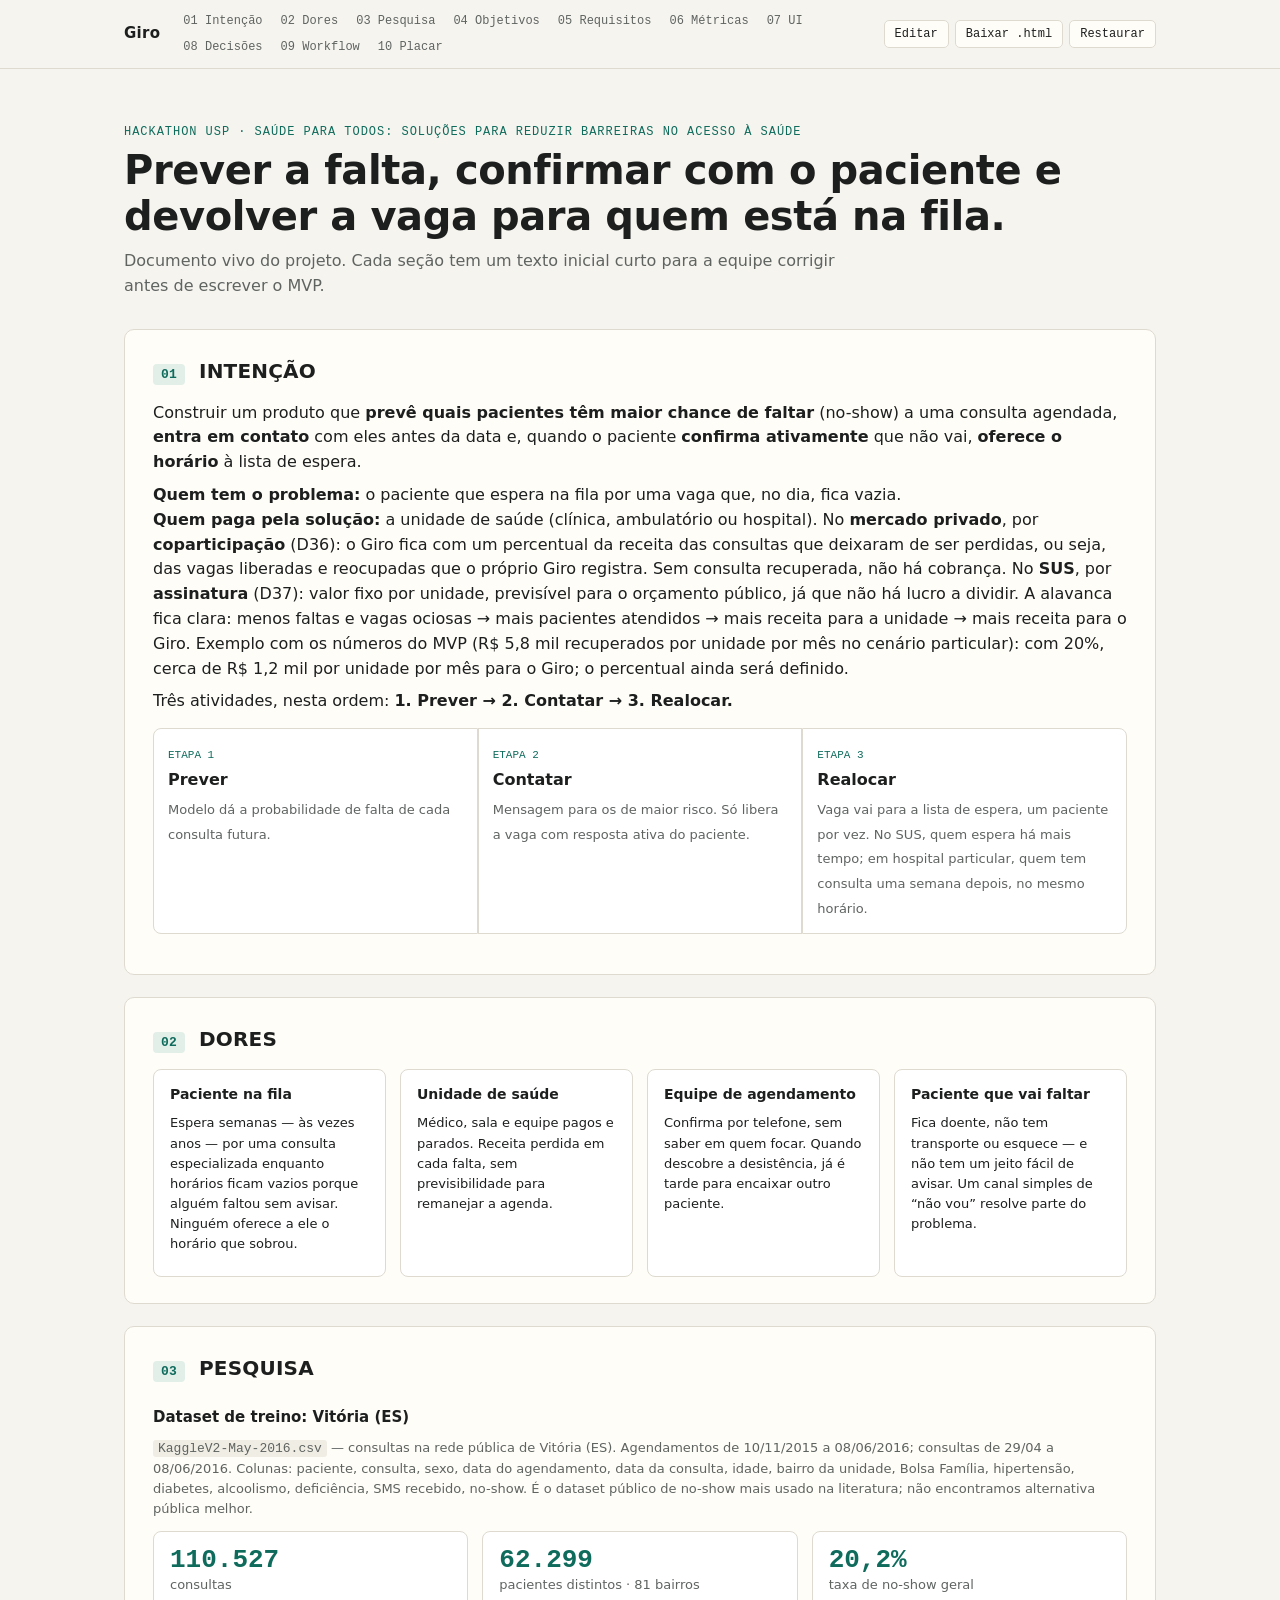
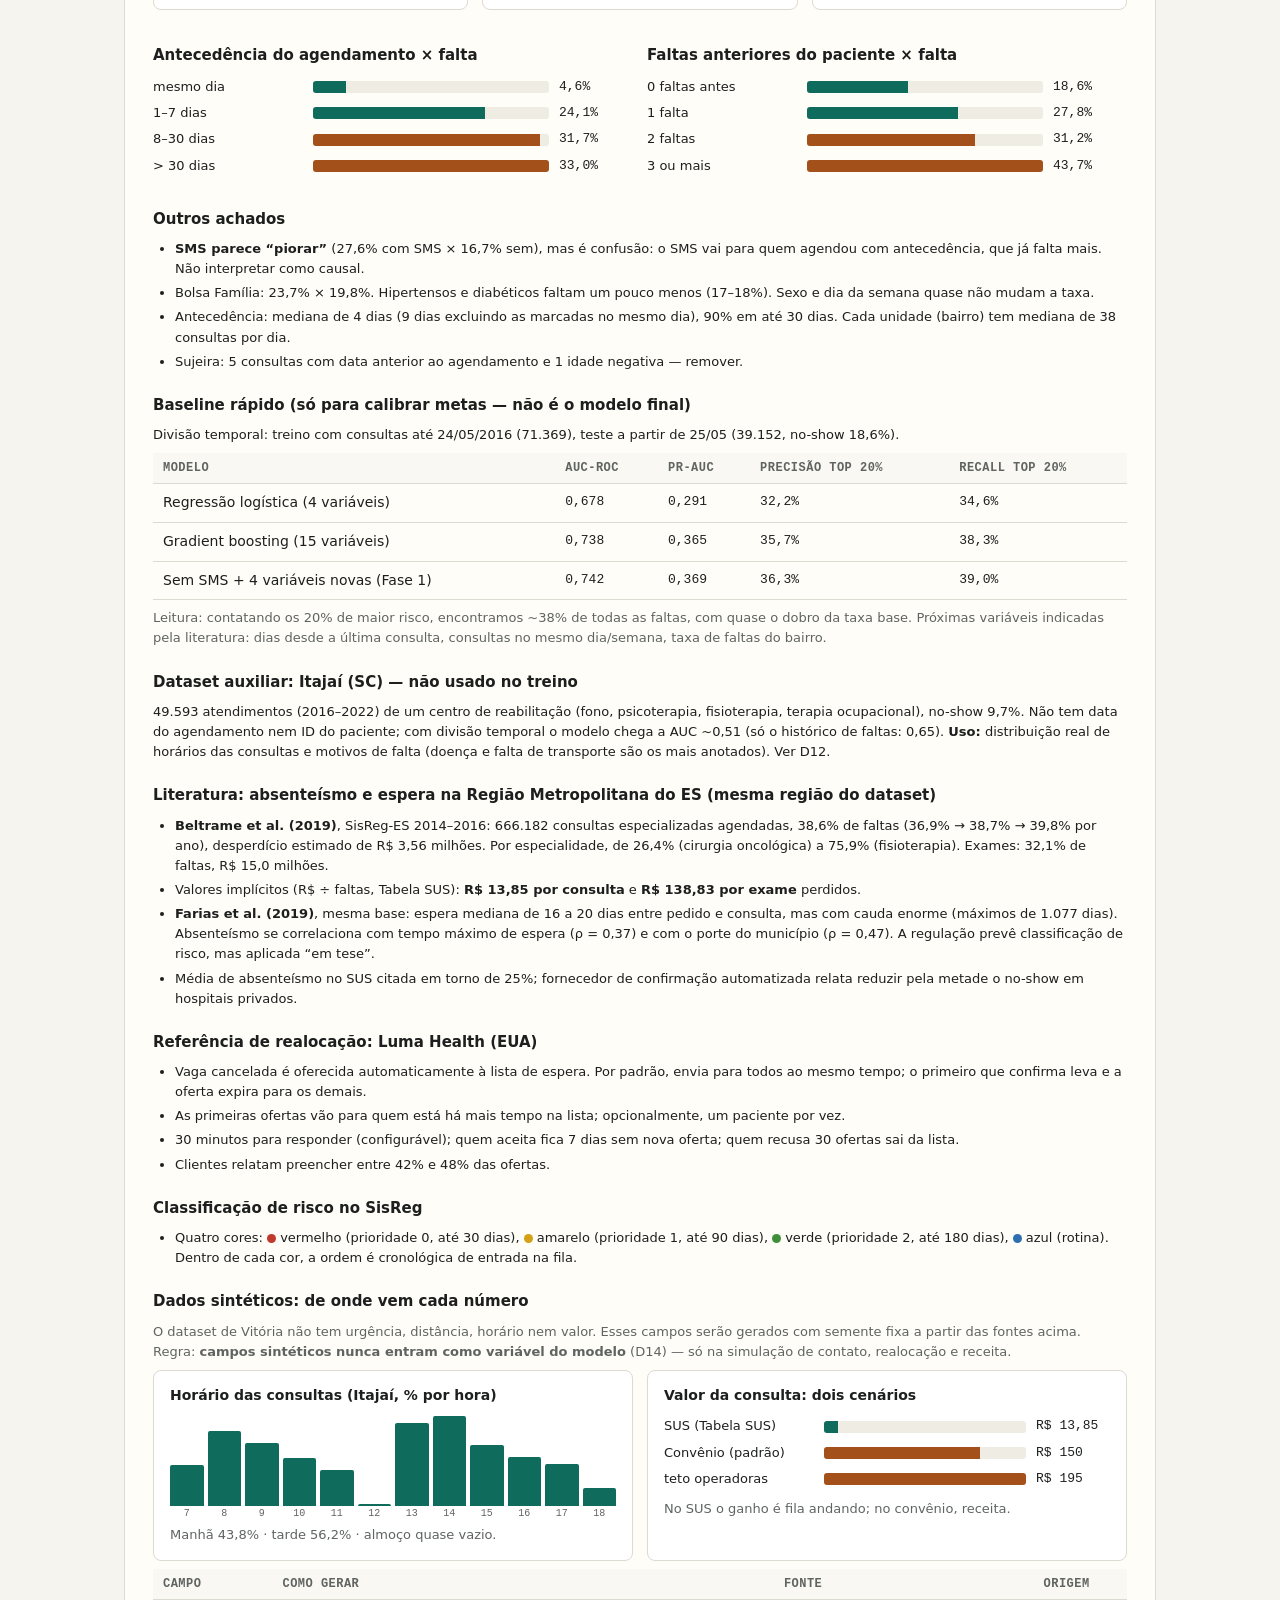
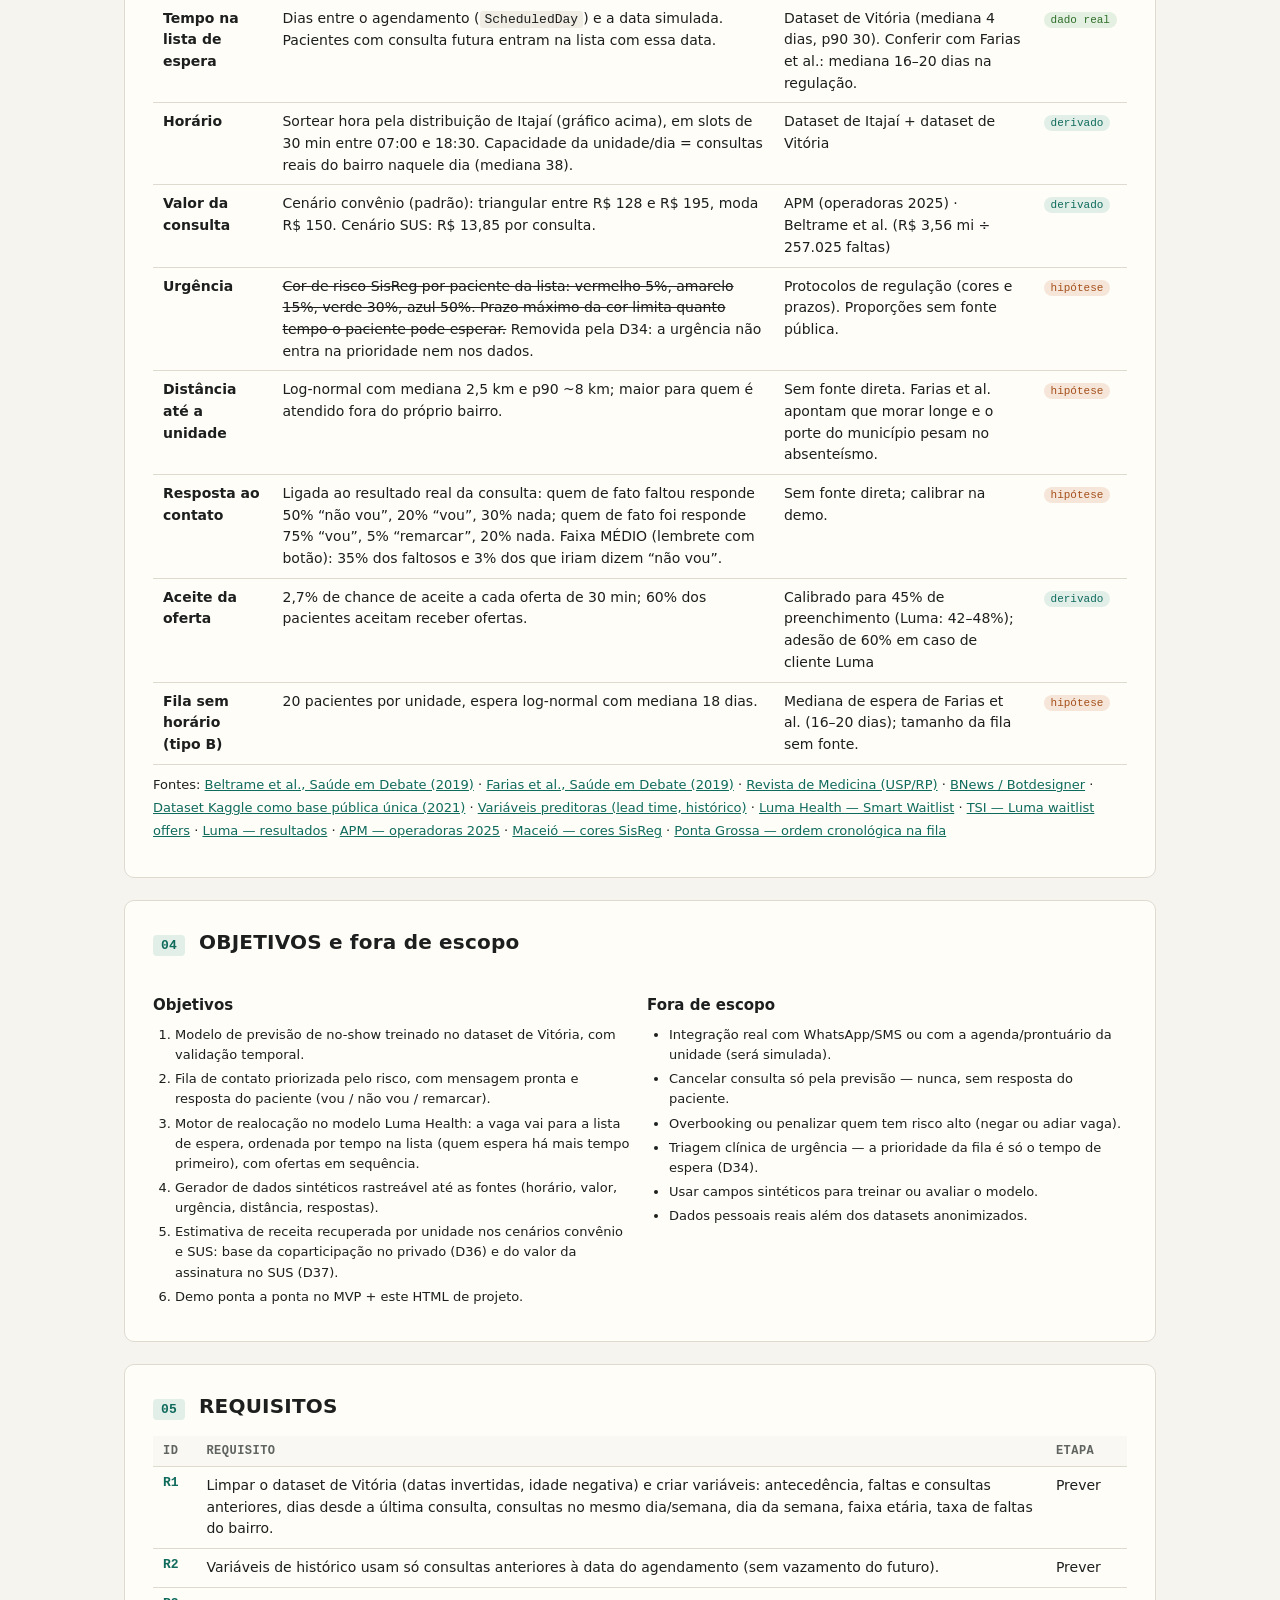
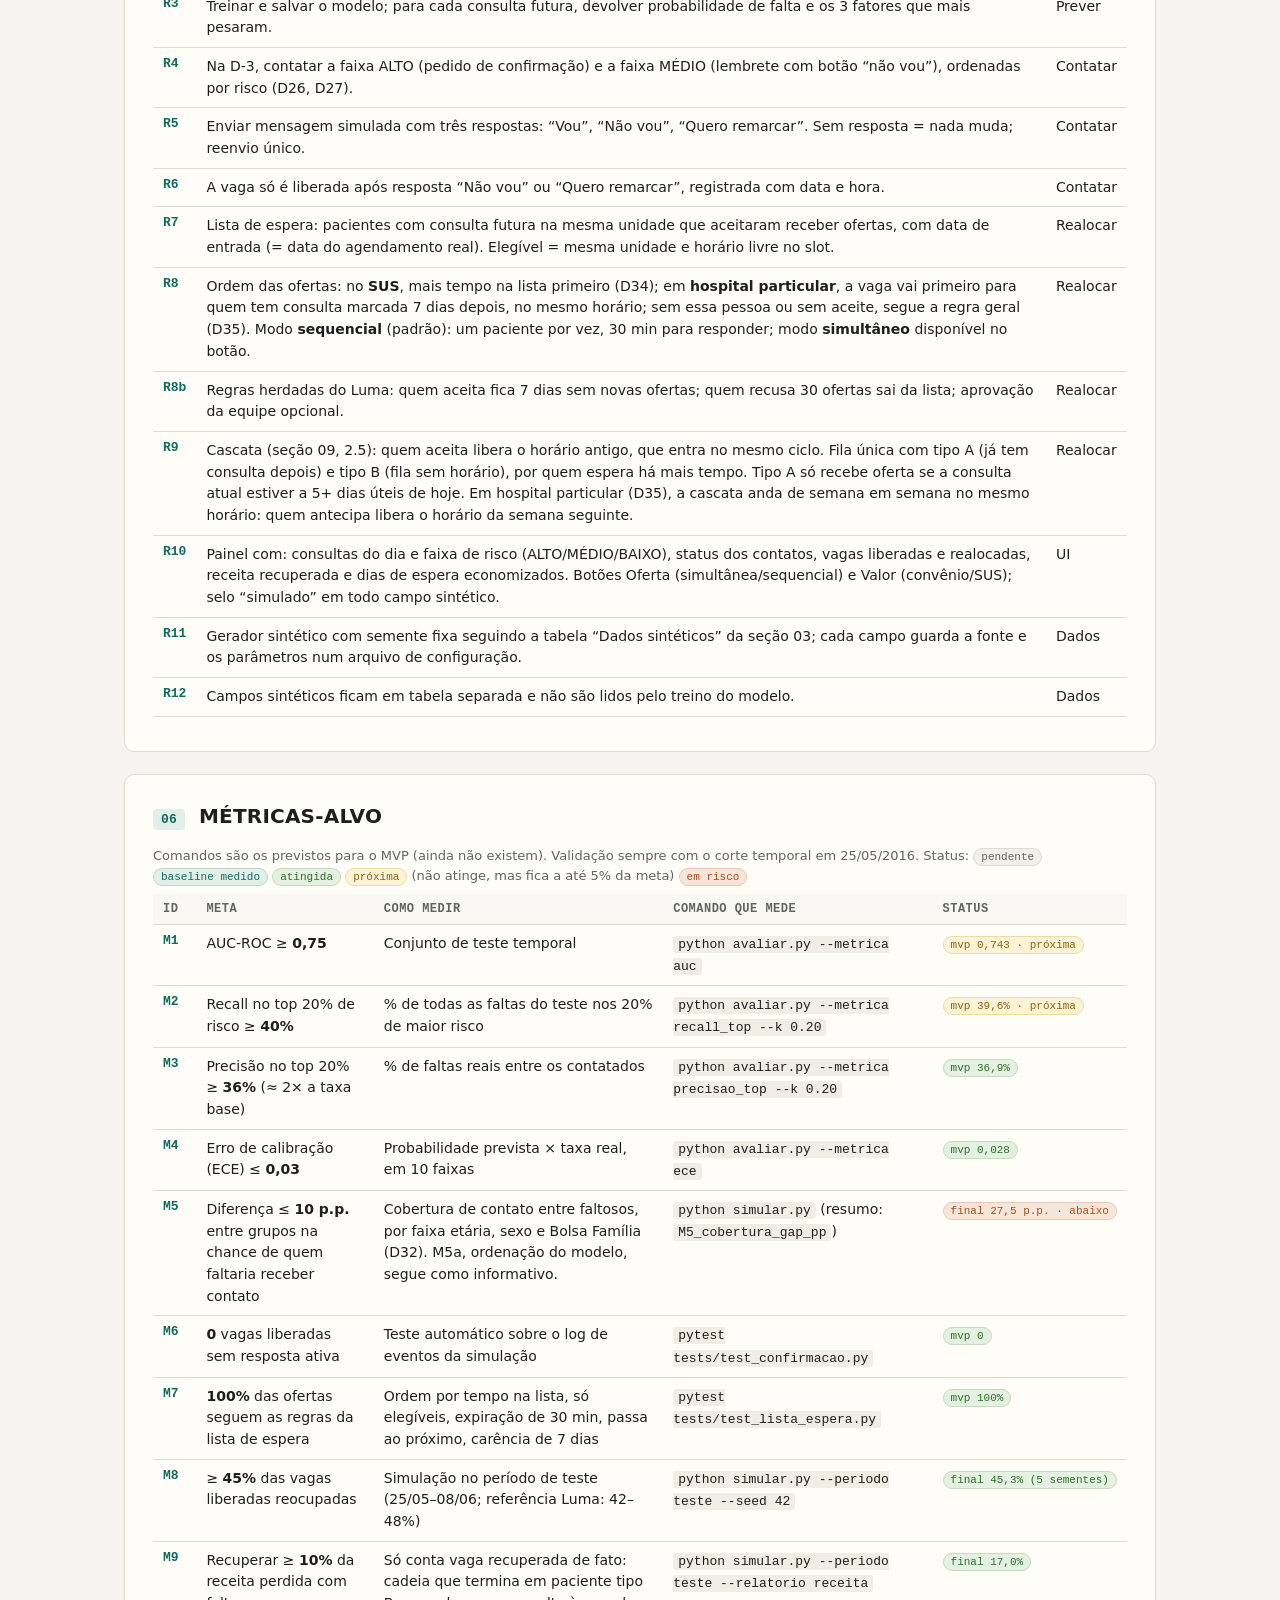
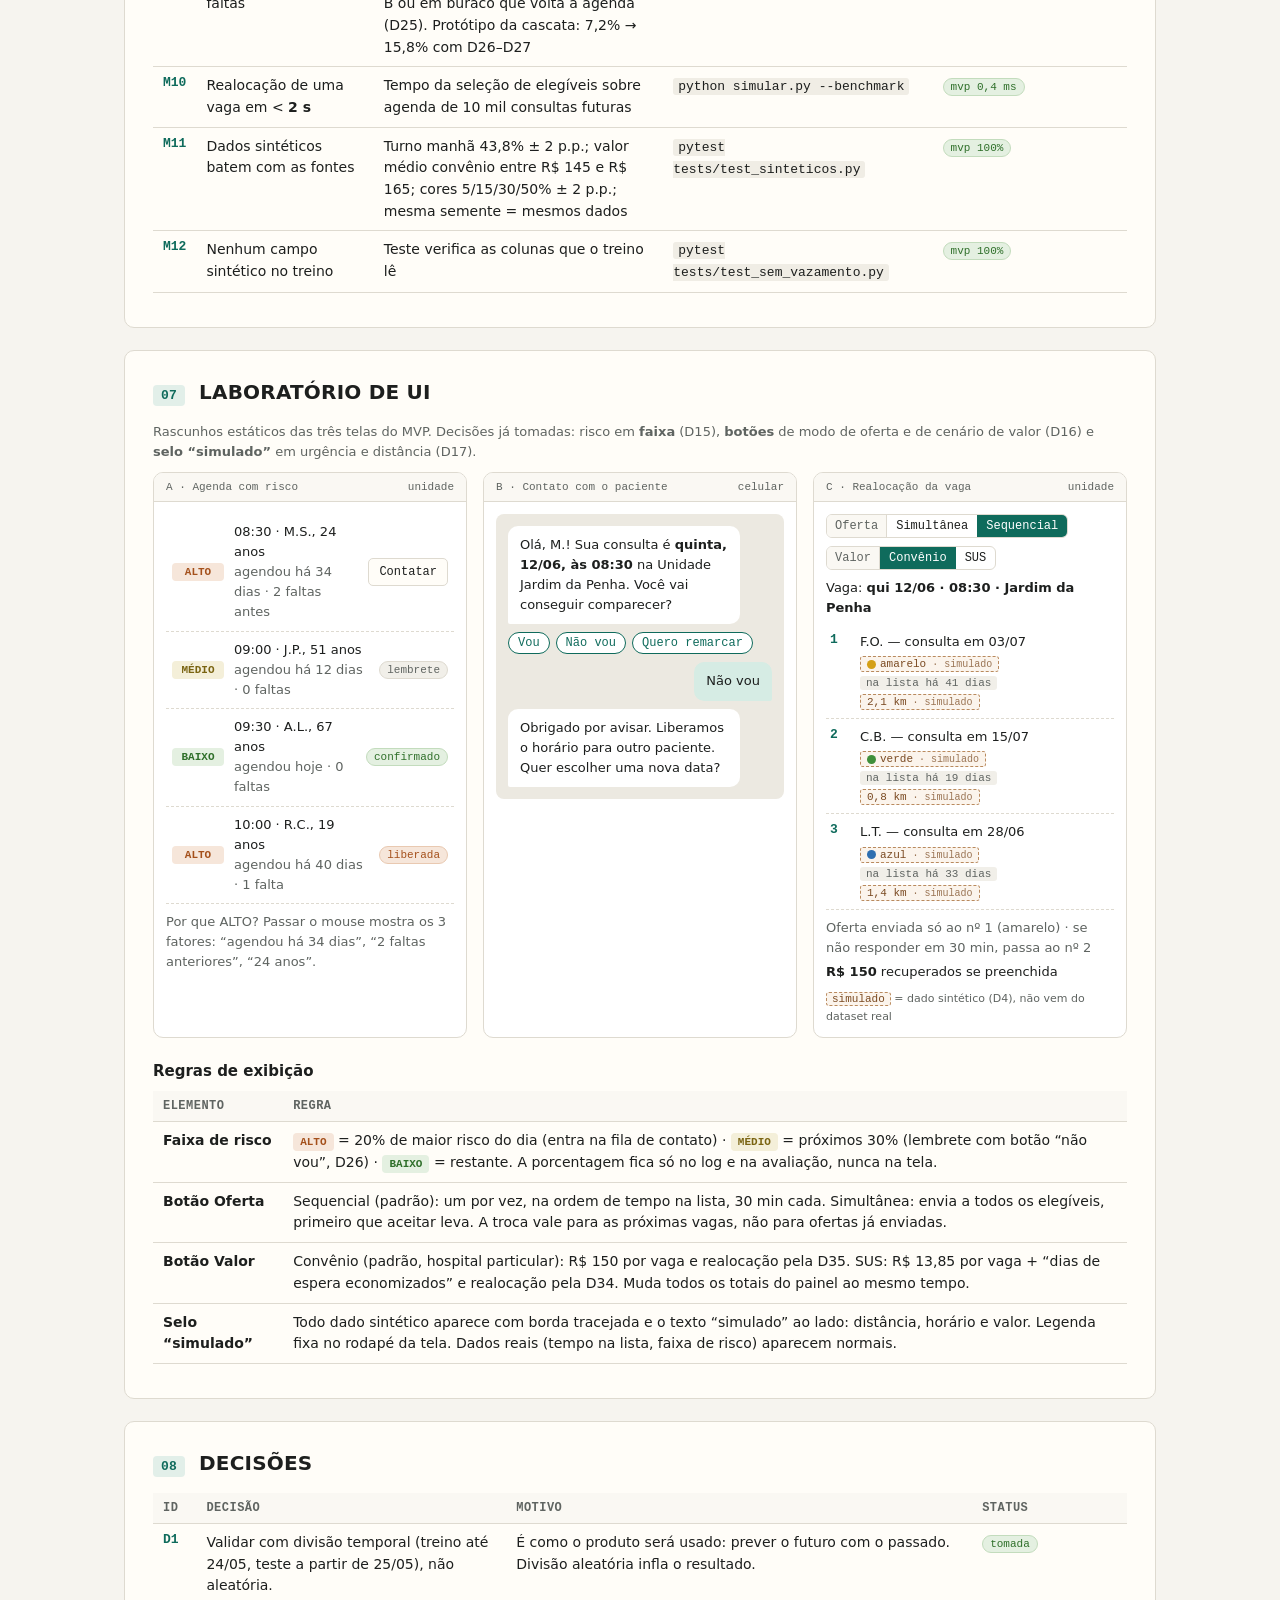
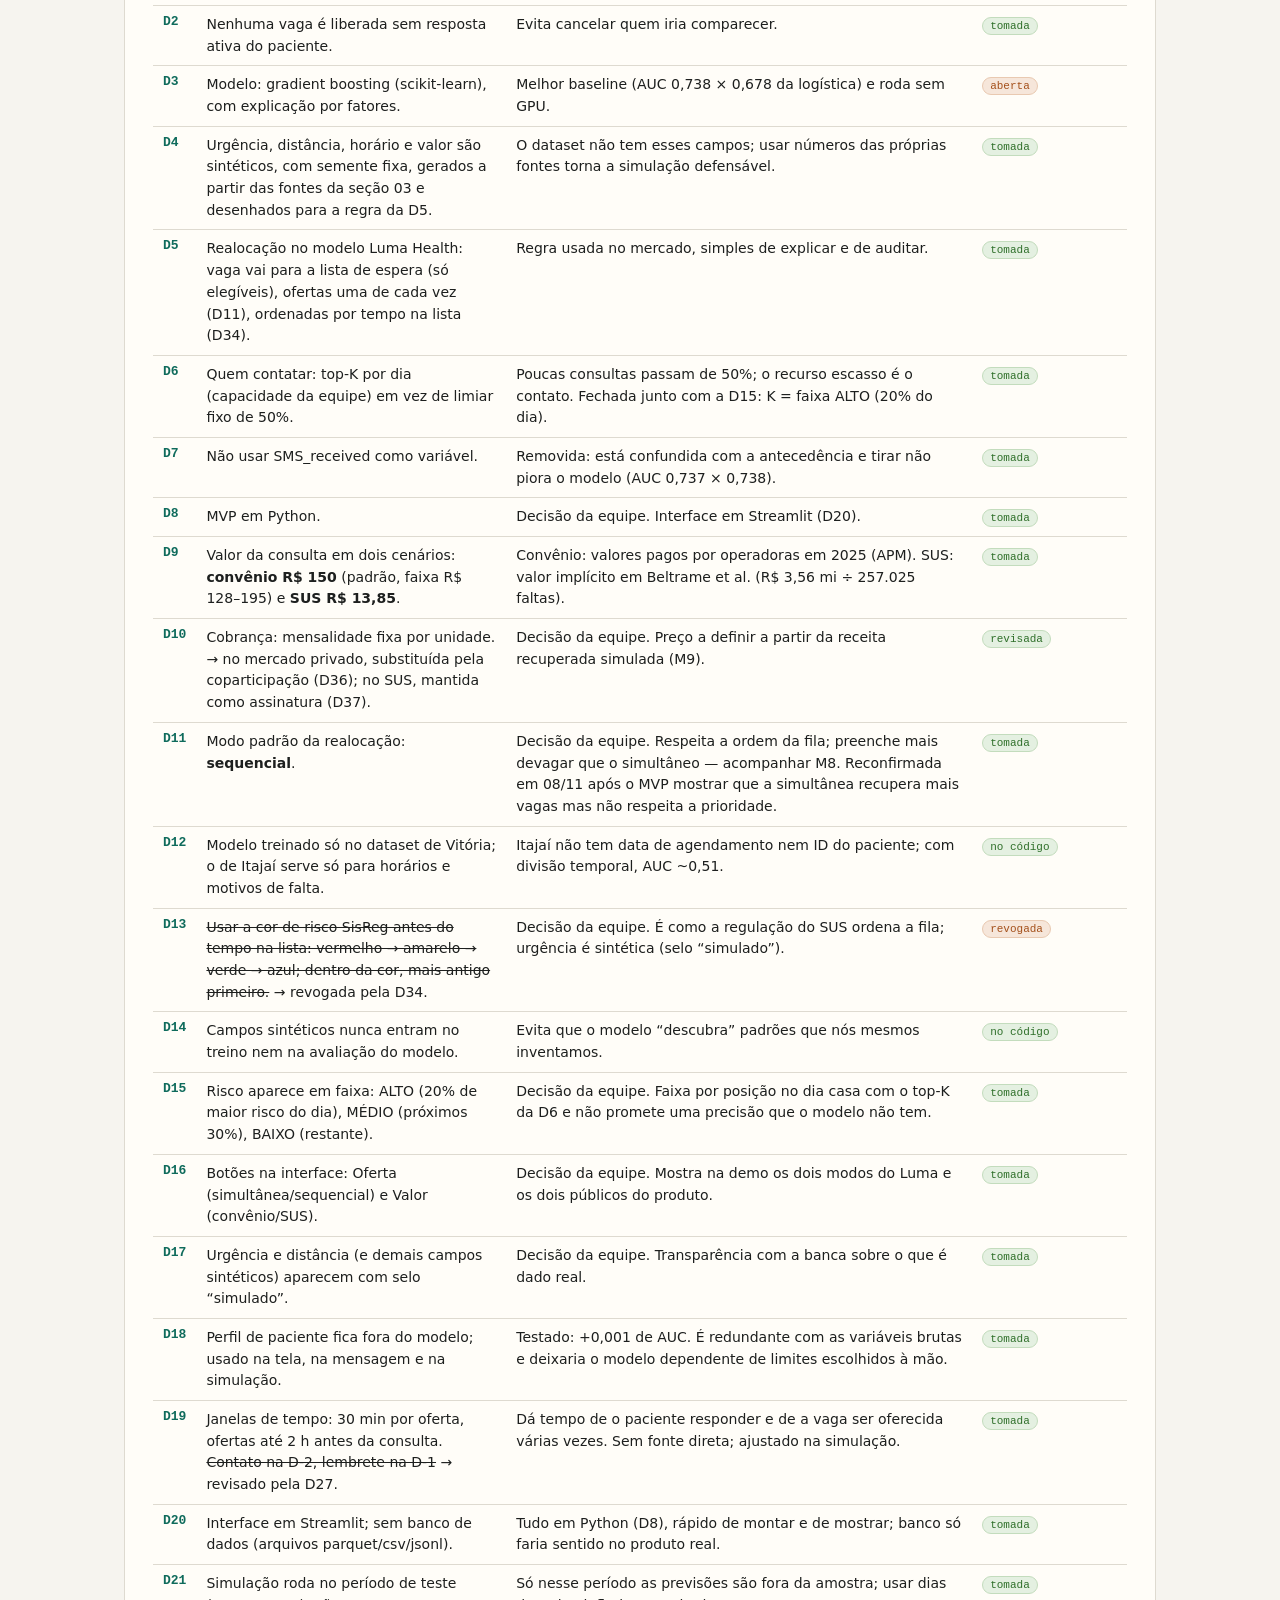
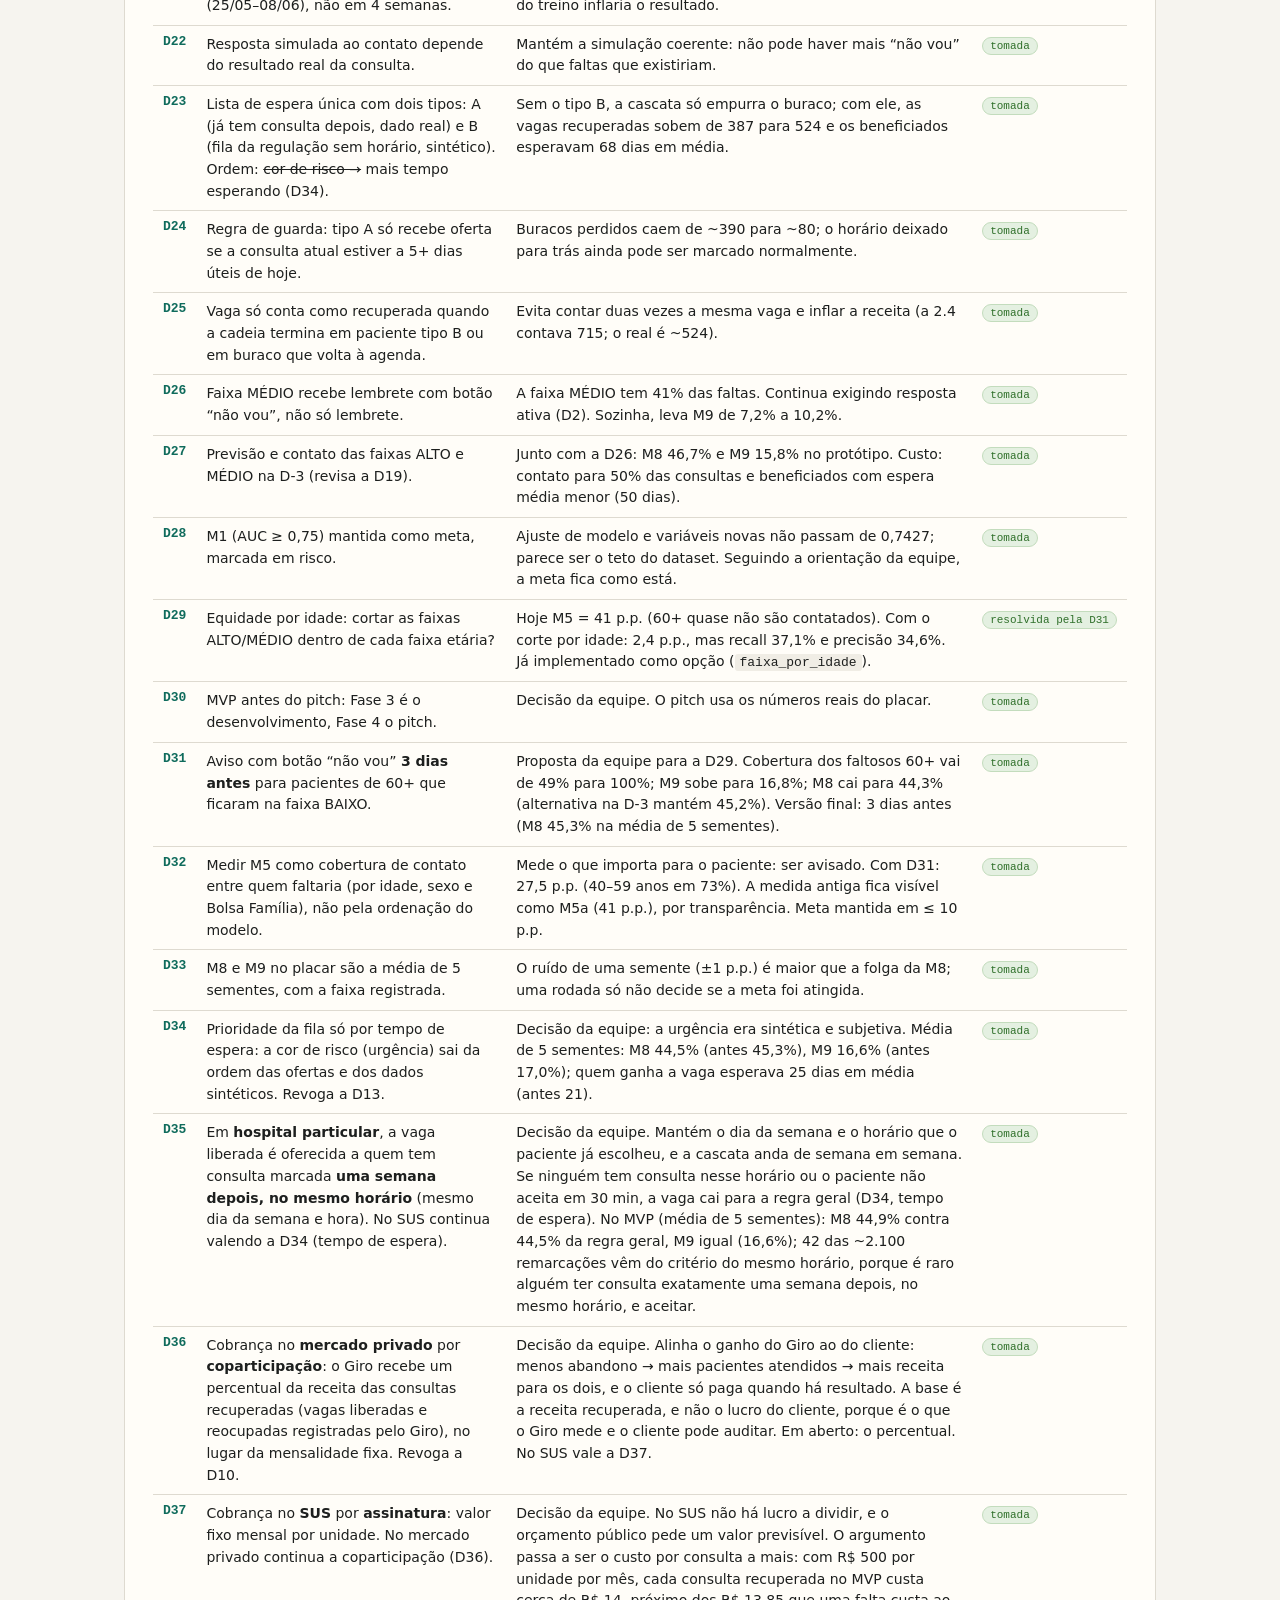
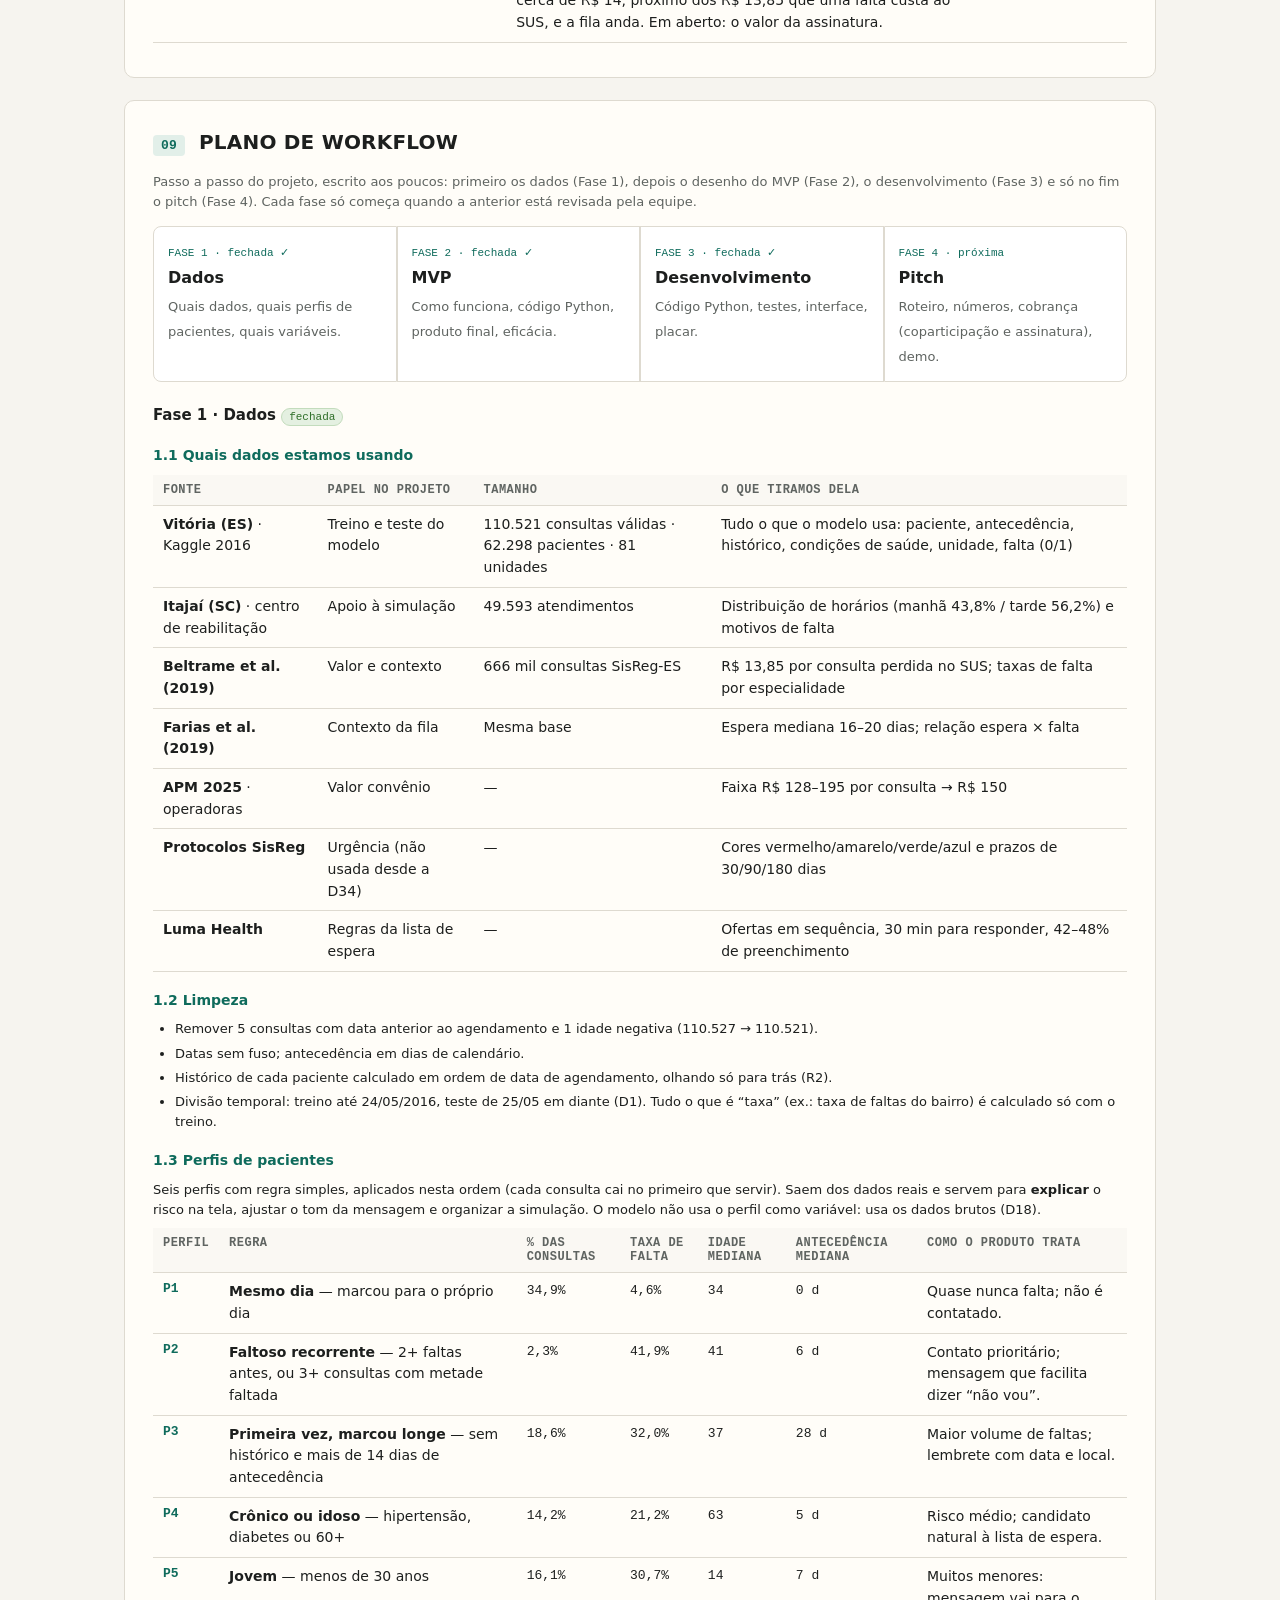
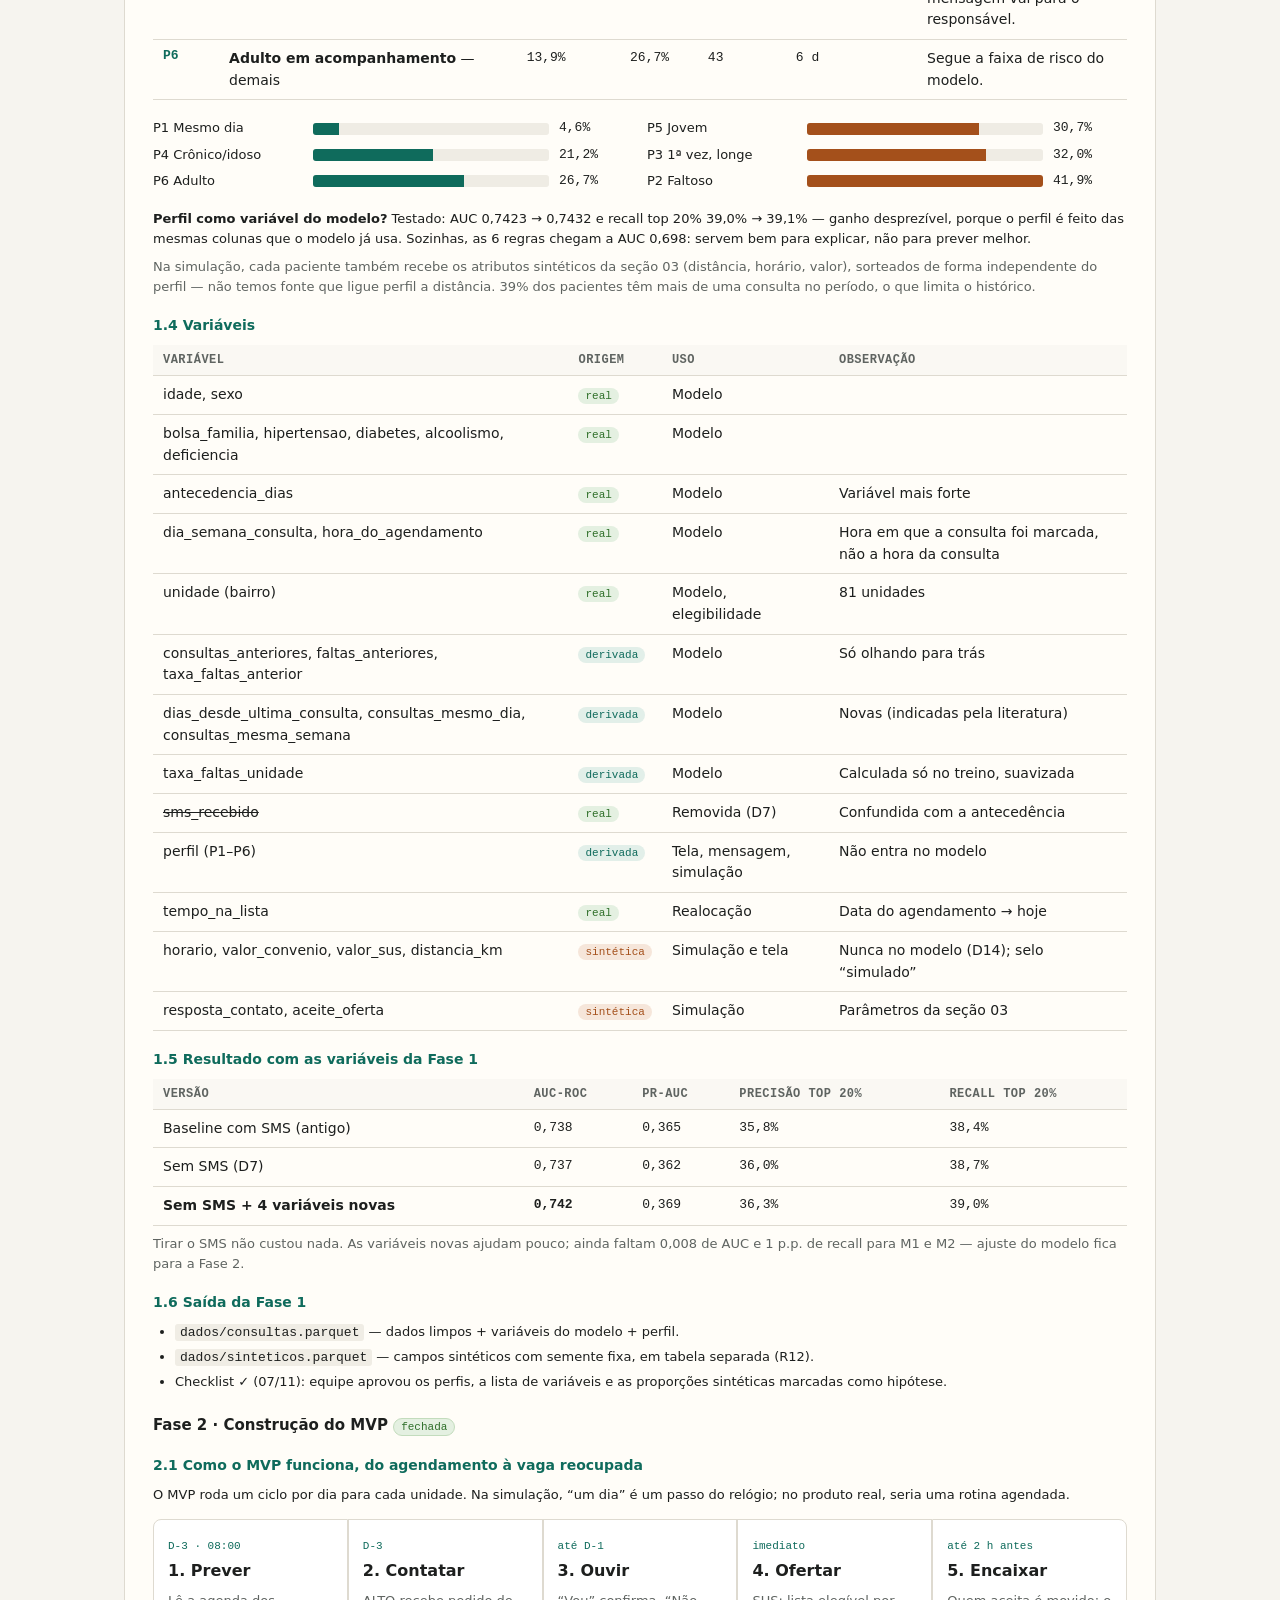
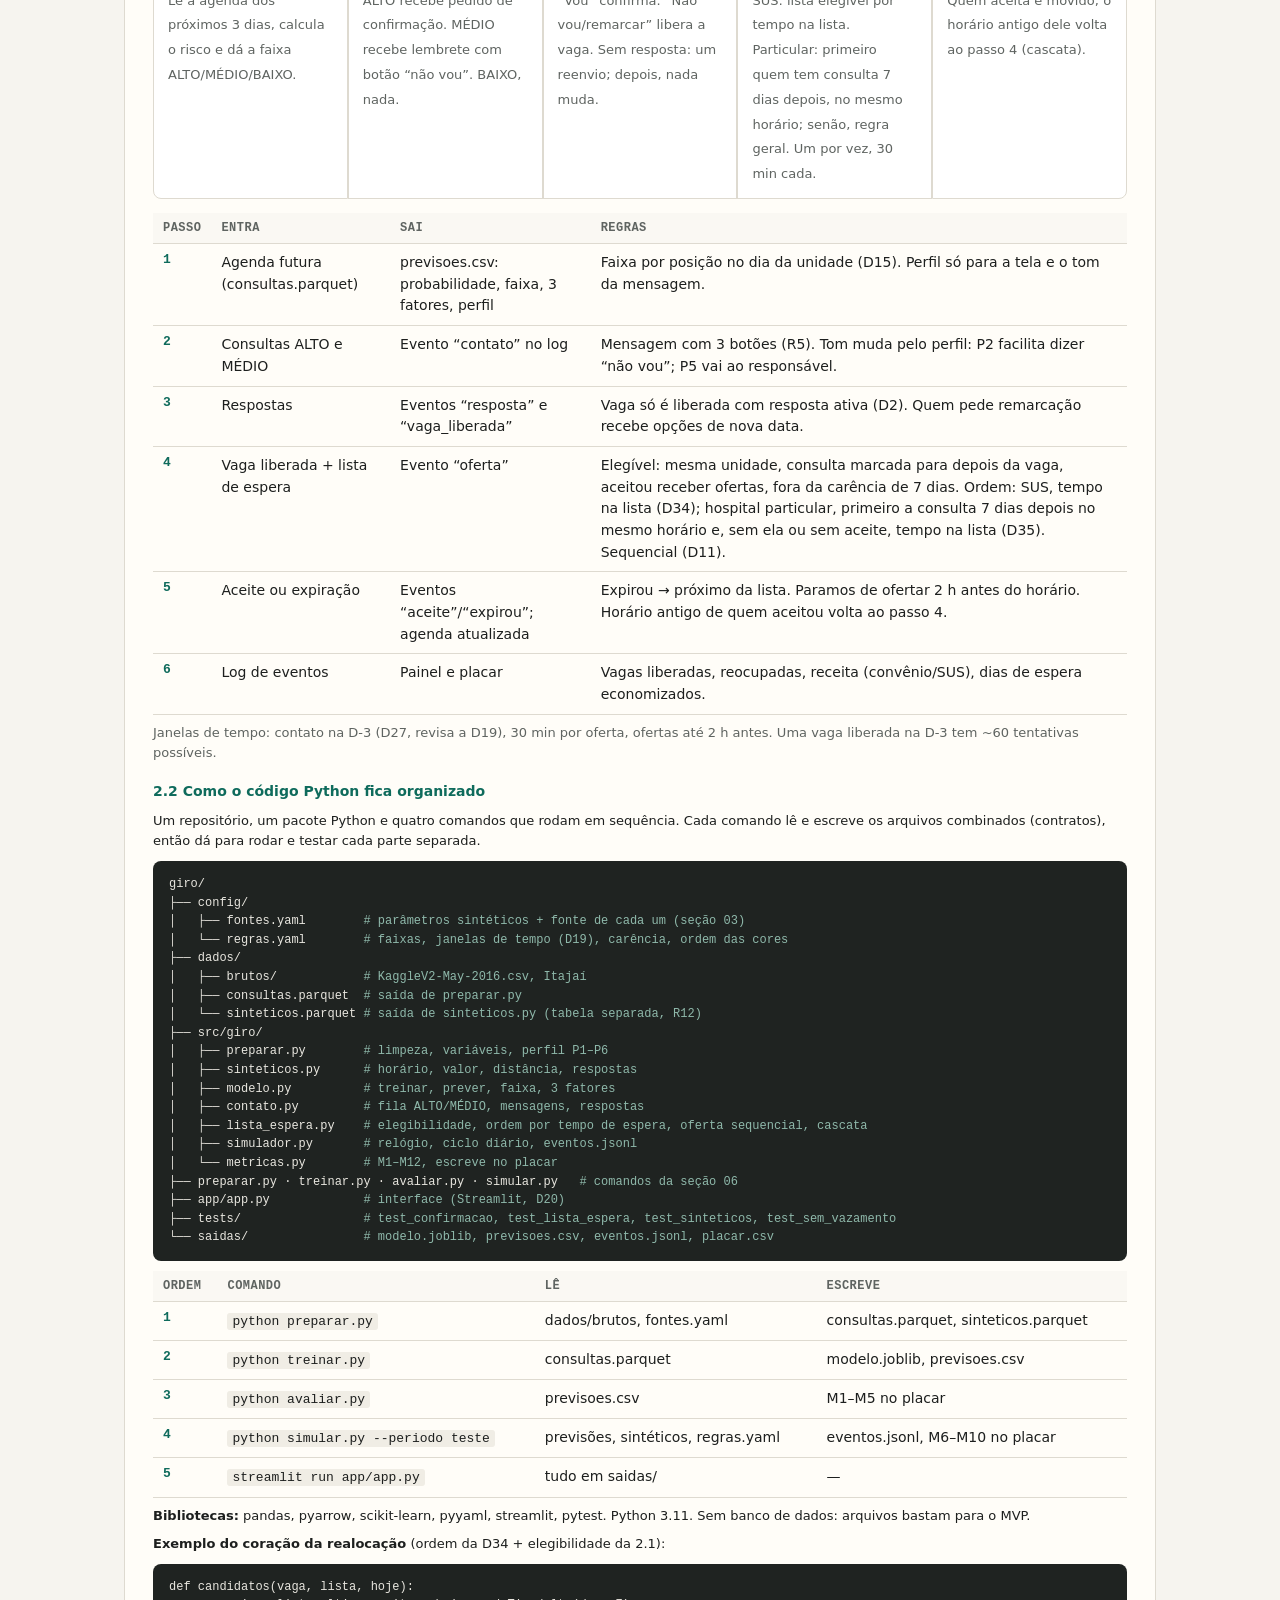
==== commit f8e51b21: "Cobrança: coparticipação no privado (D36) e assinatura no SUS (D37) Documento (projeto.html e index." ====
--- a/index.html
+++ b/index.html
@@ -164,7 +164,7 @@
     <div data-edit>
       <p>Construir um produto que <b>prevê quais pacientes têm maior chance de faltar</b> (no-show) a uma consulta agendada, <b>entra em contato</b> com eles antes da data e, quando o paciente <b>confirma ativamente</b> que não vai, <b>oferece o horário</b> à lista de espera.</p>
       <p><b>Quem tem o problema:</b> o paciente que espera na fila por uma vaga que, no dia, fica vazia.<br>
-      <b>Quem paga pela solução:</b> a unidade de saúde (clínica, ambulatório ou hospital), por <b>coparticipação</b> (D36): o Giro fica com um percentual da receita das consultas que deixaram de ser perdidas, ou seja, das vagas liberadas e reocupadas que o próprio Giro registra. Sem consulta recuperada, não há cobrança. A alavanca fica clara: menos faltas e vagas ociosas → mais pacientes atendidos → mais receita para a unidade → mais receita para o Giro. Exemplo com os números do MVP (R$ 5,8 mil recuperados por unidade por mês no cenário particular): com 20%, cerca de R$ 1,2 mil por unidade por mês para o Giro; o percentual ainda será definido.</p>
+      <b>Quem paga pela solução:</b> a unidade de saúde (clínica, ambulatório ou hospital). No <b>mercado privado</b>, por <b>coparticipação</b> (D36): o Giro fica com um percentual da receita das consultas que deixaram de ser perdidas, ou seja, das vagas liberadas e reocupadas que o próprio Giro registra. Sem consulta recuperada, não há cobrança. No <b>SUS</b>, por <b>assinatura</b> (D37): valor fixo por unidade, previsível para o orçamento público, já que não há lucro a dividir. A alavanca fica clara: menos faltas e vagas ociosas → mais pacientes atendidos → mais receita para a unidade → mais receita para o Giro. Exemplo com os números do MVP (R$ 5,8 mil recuperados por unidade por mês no cenário particular): com 20%, cerca de R$ 1,2 mil por unidade por mês para o Giro; o percentual ainda será definido.</p>
       <p>Três atividades, nesta ordem: <b>1. Prever → 2. Contatar → 3. Realocar.</b></p>
     </div>
     <div class="flow">
@@ -321,7 +321,7 @@
           <li>Fila de contato priorizada pelo risco, com mensagem pronta e resposta do paciente (vou / não vou / remarcar).</li>
           <li>Motor de realocação no modelo Luma Health: a vaga vai para a lista de espera, ordenada por tempo na lista (quem espera há mais tempo primeiro), com ofertas em sequência.</li>
           <li>Gerador de dados sintéticos rastreável até as fontes (horário, valor, urgência, distância, respostas).</li>
-          <li>Estimativa de receita recuperada por unidade nos cenários convênio e SUS, base da coparticipação (D36).</li>
+          <li>Estimativa de receita recuperada por unidade nos cenários convênio e SUS: base da coparticipação no privado (D36) e do valor da assinatura no SUS (D37).</li>
           <li>Demo ponta a ponta no MVP + este HTML de projeto.</li>
         </ol>
       </div>
@@ -451,7 +451,7 @@
       <tr><td class="id">D7</td><td>Não usar SMS_received como variável.</td><td>Removida: está confundida com a antecedência e tirar não piora o modelo (AUC 0,737 × 0,738).</td><td><span class="tag ok">tomada</span></td></tr>
       <tr><td class="id">D8</td><td>MVP em Python.</td><td>Decisão da equipe. Interface em Streamlit (D20).</td><td><span class="tag ok">tomada</span></td></tr>
       <tr><td class="id">D9</td><td>Valor da consulta em dois cenários: <b>convênio R$ 150</b> (padrão, faixa R$ 128–195) e <b>SUS R$ 13,85</b>.</td><td>Convênio: valores pagos por operadoras em 2025 (APM). SUS: valor implícito em Beltrame et al. (R$ 3,56 mi ÷ 257.025 faltas).</td><td><span class="tag ok">tomada</span></td></tr>
-      <tr><td class="id">D10</td><td><s>Cobrança: mensalidade fixa por unidade.</s> → substituída pela D36.</td><td>Decisão da equipe. Preço a definir a partir da receita recuperada simulada (M9).</td><td><span class="tag open">revogada</span></td></tr>
+      <tr><td class="id">D10</td><td>Cobrança: mensalidade fixa por unidade. → no mercado privado, substituída pela coparticipação (D36); no SUS, mantida como assinatura (D37).</td><td>Decisão da equipe. Preço a definir a partir da receita recuperada simulada (M9).</td><td><span class="tag ok">revisada</span></td></tr>
       <tr><td class="id">D11</td><td>Modo padrão da realocação: <b>sequencial</b>.</td><td>Decisão da equipe. Respeita a ordem da fila; preenche mais devagar que o simultâneo — acompanhar M8. Reconfirmada em 08/11 após o MVP mostrar que a simultânea recupera mais vagas mas não respeita a prioridade.</td><td><span class="tag ok">tomada</span></td></tr>
       <tr><td class="id">D12</td><td>Modelo treinado só no dataset de Vitória; o de Itajaí serve só para horários e motivos de falta.</td><td>Itajaí não tem data de agendamento nem ID do paciente; com divisão temporal, AUC ~0,51.</td><td><span class="tag ok">no código</span></td></tr>
       <tr><td class="id">D13</td><td><s>Usar a cor de risco SisReg antes do tempo na lista: vermelho → amarelo → verde → azul; dentro da cor, mais antigo primeiro.</s> → revogada pela D34.</td><td>Decisão da equipe. É como a regulação do SUS ordena a fila; urgência é sintética (selo “simulado”).</td><td><span class="tag open">revogada</span></td></tr>
@@ -477,7 +477,8 @@
       <tr><td class="id">D33</td><td>M8 e M9 no placar são a média de 5 sementes, com a faixa registrada.</td><td>O ruído de uma semente (±1 p.p.) é maior que a folga da M8; uma rodada só não decide se a meta foi atingida.</td><td><span class="tag ok">tomada</span></td></tr>
       <tr><td class="id">D34</td><td>Prioridade da fila só por tempo de espera: a cor de risco (urgência) sai da ordem das ofertas e dos dados sintéticos. Revoga a D13.</td><td>Decisão da equipe: a urgência era sintética e subjetiva. Média de 5 sementes: M8 44,5% (antes 45,3%), M9 16,6% (antes 17,0%); quem ganha a vaga esperava 25 dias em média (antes 21).</td><td><span class="tag ok">tomada</span></td></tr>
       <tr><td class="id">D35</td><td>Em <b>hospital particular</b>, a vaga liberada é oferecida a quem tem consulta marcada <b>uma semana depois, no mesmo horário</b> (mesmo dia da semana e hora). No SUS continua valendo a D34 (tempo de espera).</td><td>Decisão da equipe. Mantém o dia da semana e o horário que o paciente já escolheu, e a cascata anda de semana em semana. Se ninguém tem consulta nesse horário ou o paciente não aceita em 30 min, a vaga cai para a regra geral (D34, tempo de espera). No MVP (média de 5 sementes): M8 44,9% contra 44,5% da regra geral, M9 igual (16,6%); 42 das ~2.100 remarcações vêm do critério do mesmo horário, porque é raro alguém ter consulta exatamente uma semana depois, no mesmo horário, e aceitar.</td><td><span class="tag ok">tomada</span></td></tr>
-      <tr><td class="id">D36</td><td>Cobrança por <b>coparticipação</b>: o Giro recebe um percentual da receita das consultas recuperadas (vagas liberadas e reocupadas registradas pelo Giro), no lugar da mensalidade fixa. Revoga a D10.</td><td>Decisão da equipe. Alinha o ganho do Giro ao do cliente: menos abandono → mais pacientes atendidos → mais receita para os dois, e o cliente só paga quando há resultado. A base é a receita recuperada, e não o lucro do cliente, porque é o que o Giro mede e o cliente pode auditar. Em aberto: o percentual e como cobrar no SUS, onde não há lucro (por exemplo, valor por consulta recuperada pago pelo gestor público).</td><td><span class="tag ok">tomada</span></td></tr>
+      <tr><td class="id">D36</td><td>Cobrança no <b>mercado privado</b> por <b>coparticipação</b>: o Giro recebe um percentual da receita das consultas recuperadas (vagas liberadas e reocupadas registradas pelo Giro), no lugar da mensalidade fixa. Revoga a D10.</td><td>Decisão da equipe. Alinha o ganho do Giro ao do cliente: menos abandono → mais pacientes atendidos → mais receita para os dois, e o cliente só paga quando há resultado. A base é a receita recuperada, e não o lucro do cliente, porque é o que o Giro mede e o cliente pode auditar. Em aberto: o percentual. No SUS vale a D37.</td><td><span class="tag ok">tomada</span></td></tr>
+      <tr><td class="id">D37</td><td>Cobrança no <b>SUS</b> por <b>assinatura</b>: valor fixo mensal por unidade. No mercado privado continua a coparticipação (D36).</td><td>Decisão da equipe. No SUS não há lucro a dividir, e o orçamento público pede um valor previsível. O argumento passa a ser o custo por consulta a mais: com R$ 500 por unidade por mês, cada consulta recuperada no MVP custa cerca de R$ 14, próximo dos R$ 13,85 que uma falta custa ao SUS, e a fila anda. Em aberto: o valor da assinatura.</td><td><span class="tag ok">tomada</span></td></tr>
     </table>
   </section>
 
@@ -489,7 +490,7 @@
       <div class="step"><span class="k">FASE 1 · fechada ✓</span><b>Dados</b><span class="small muted">Quais dados, quais perfis de pacientes, quais variáveis.</span></div>
       <div class="step"><span class="k">FASE 2 · fechada ✓</span><b>MVP</b><span class="small muted">Como funciona, código Python, produto final, eficácia.</span></div>
       <div class="step"><span class="k">FASE 3 · fechada ✓</span><b>Desenvolvimento</b><span class="small muted">Código Python, testes, interface, placar.</span></div>
-      <div class="step"><span class="k">FASE 4 · próxima</span><b>Pitch</b><span class="small muted">Roteiro, números, coparticipação, demo.</span></div>
+      <div class="step"><span class="k">FASE 4 · próxima</span><b>Pitch</b><span class="small muted">Roteiro, números, cobrança (coparticipação e assinatura), demo.</span></div>
     </div>
 
     <h3>Fase 1 · Dados <span class="tag ok">fechada</span></h3>
@@ -834,7 +835,7 @@
     <p class="small muted" data-edit>Contato sorteado com o mesmo volume, sem modelo: R$ 122 mil. Atingidas: M3, M4, M6, M7, M9–M12. Próximas: M1, M2 e M8 (44,5% para meta de 45%, dentro da variação entre sementes). Abaixo: M5.</p>
 
     <h3>Fase 4 · Pitch <span class="tag pend">próxima</span></h3>
-    <p class="small muted" data-edit>Roteiro, números do placar, percentual da coparticipação e demo.</p>
+    <p class="small muted" data-edit>Roteiro, números do placar, percentual da coparticipação (privado), valor da assinatura (SUS) e demo.</p>
 
     <h3>Ciclo de cada mudança</h3>
     <div class="flow">
